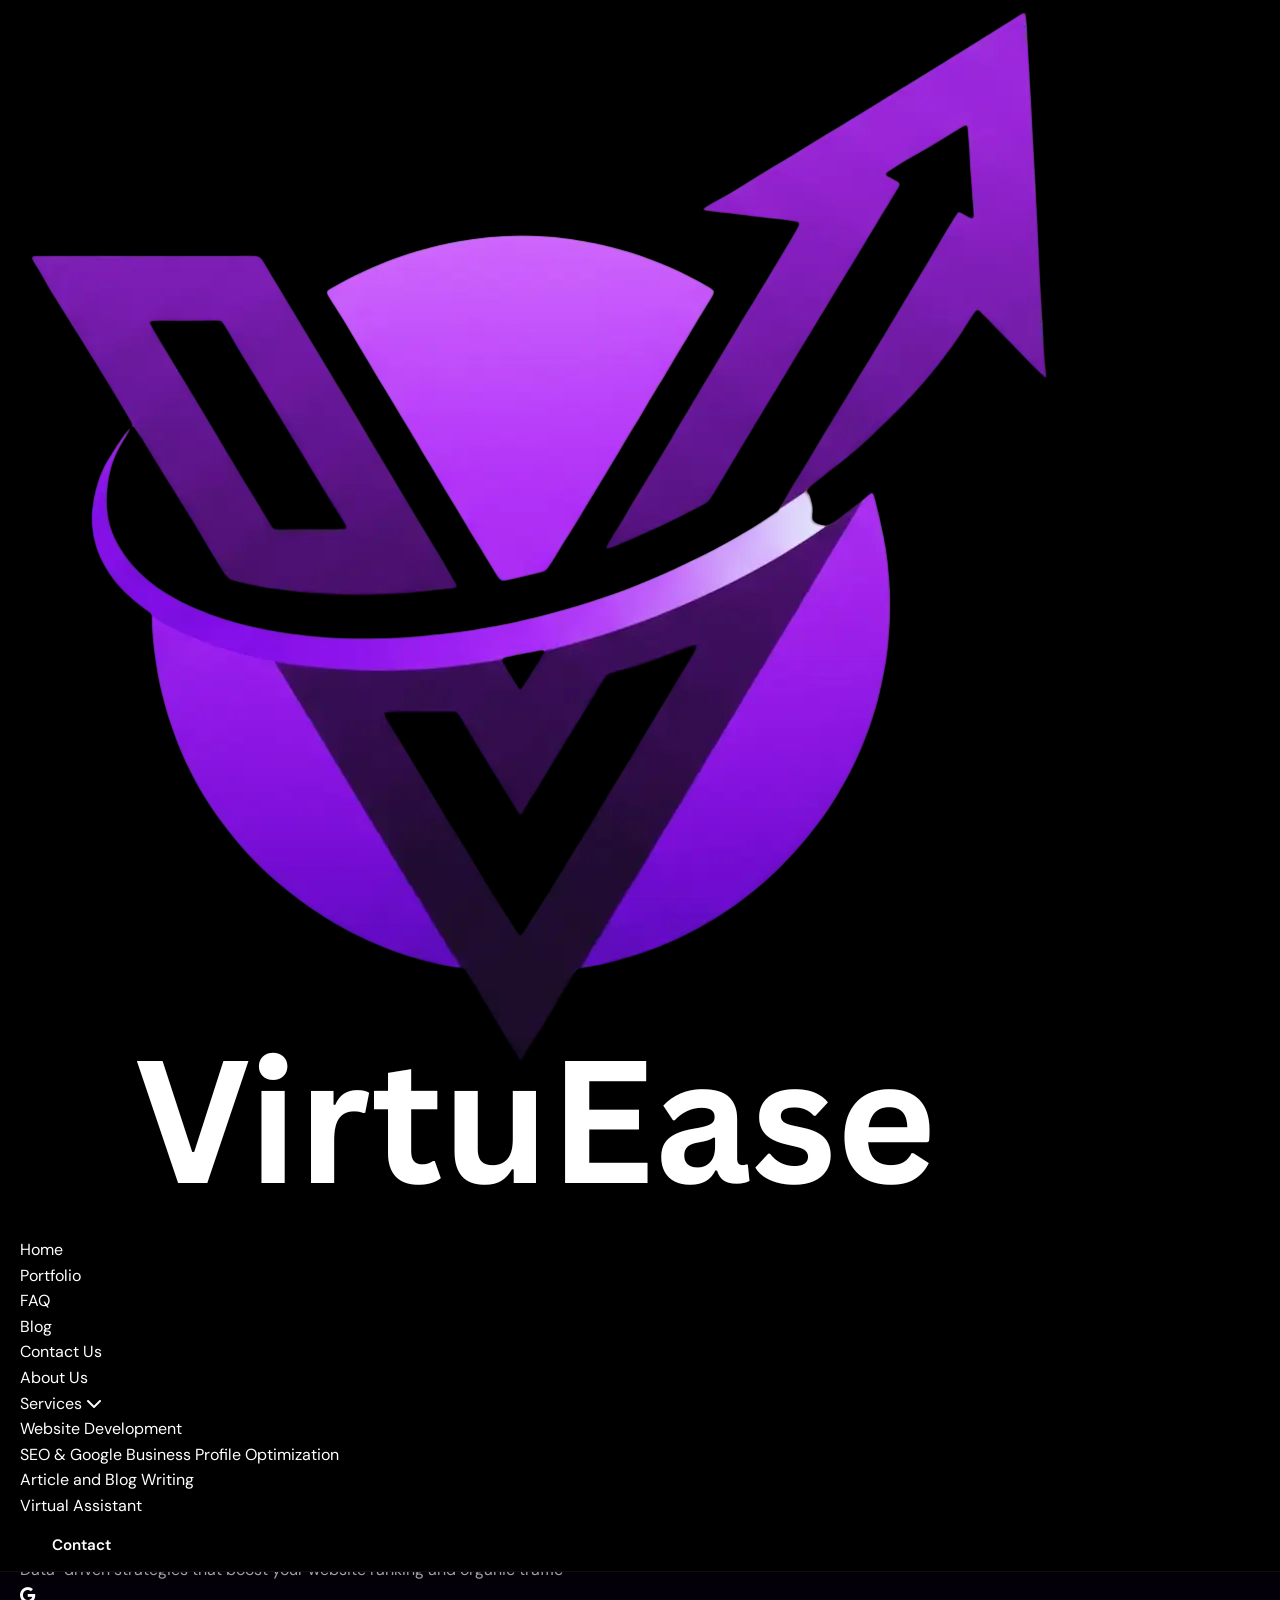
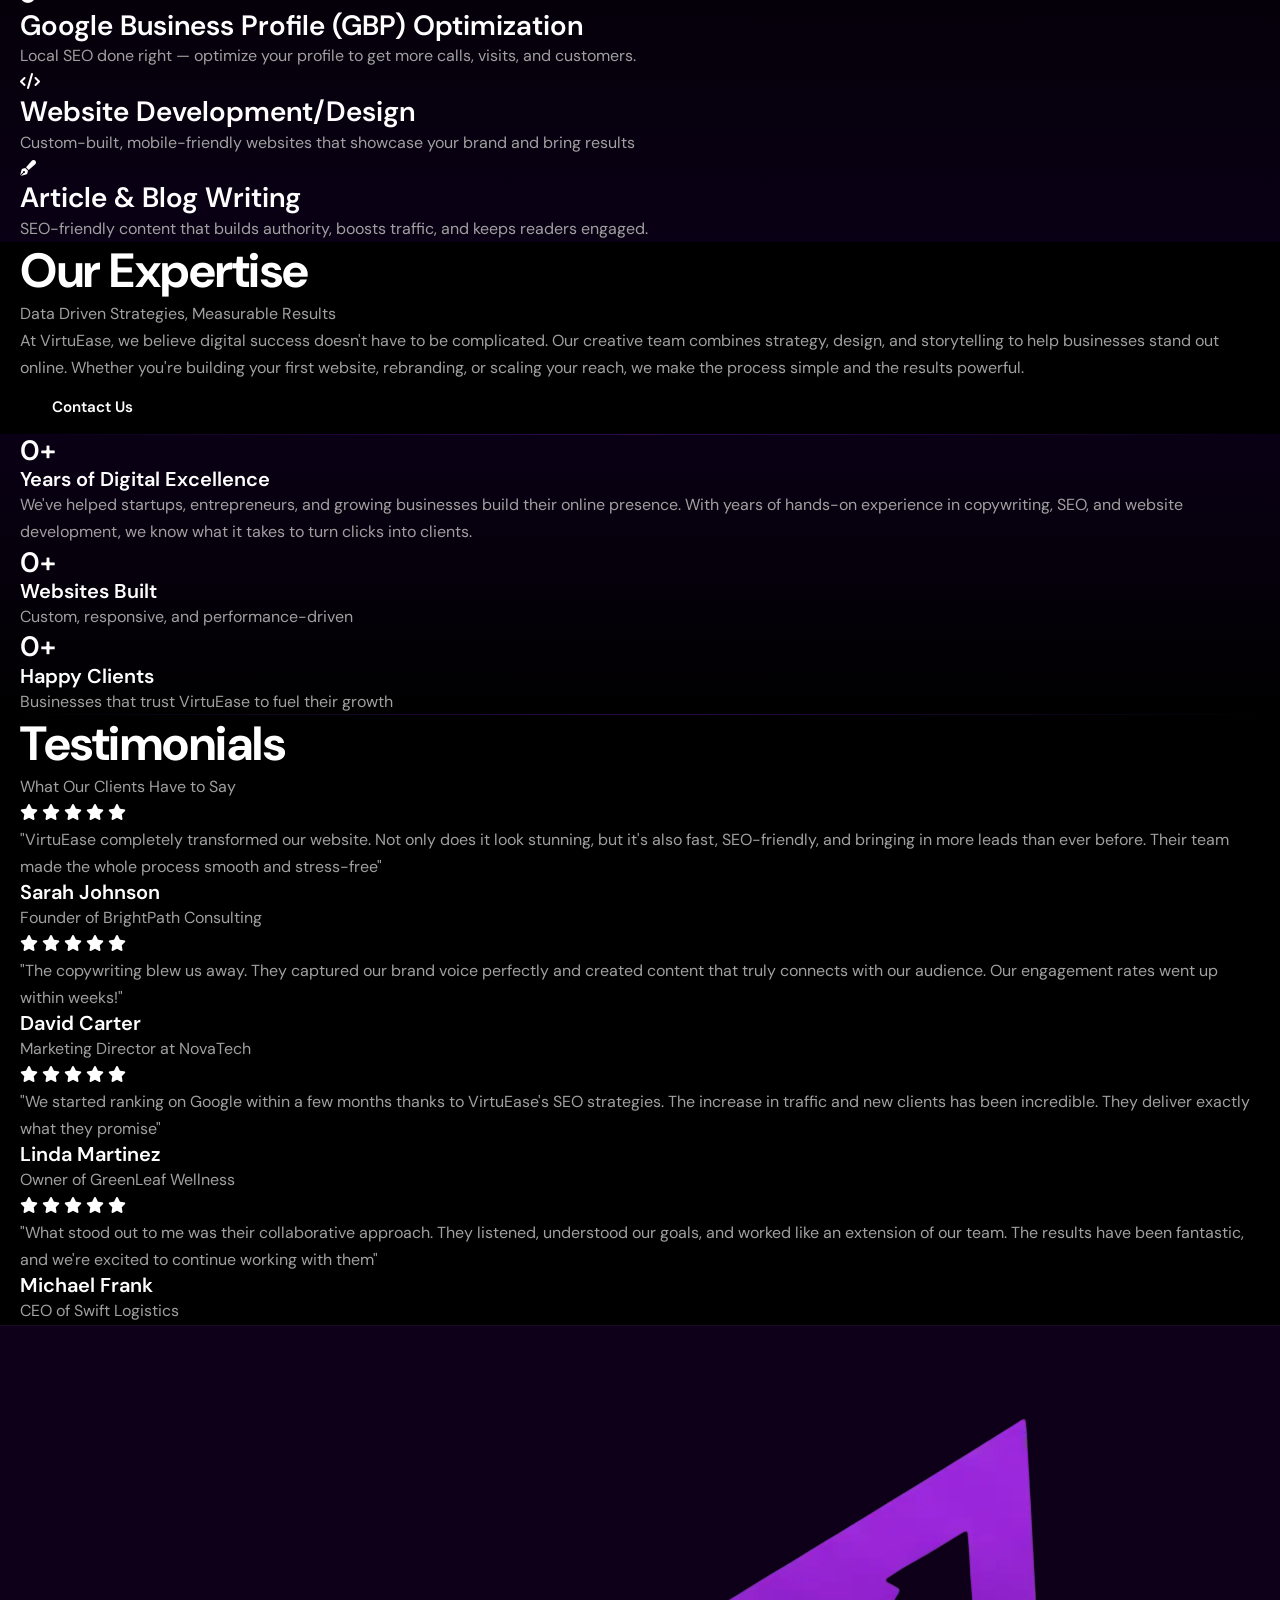
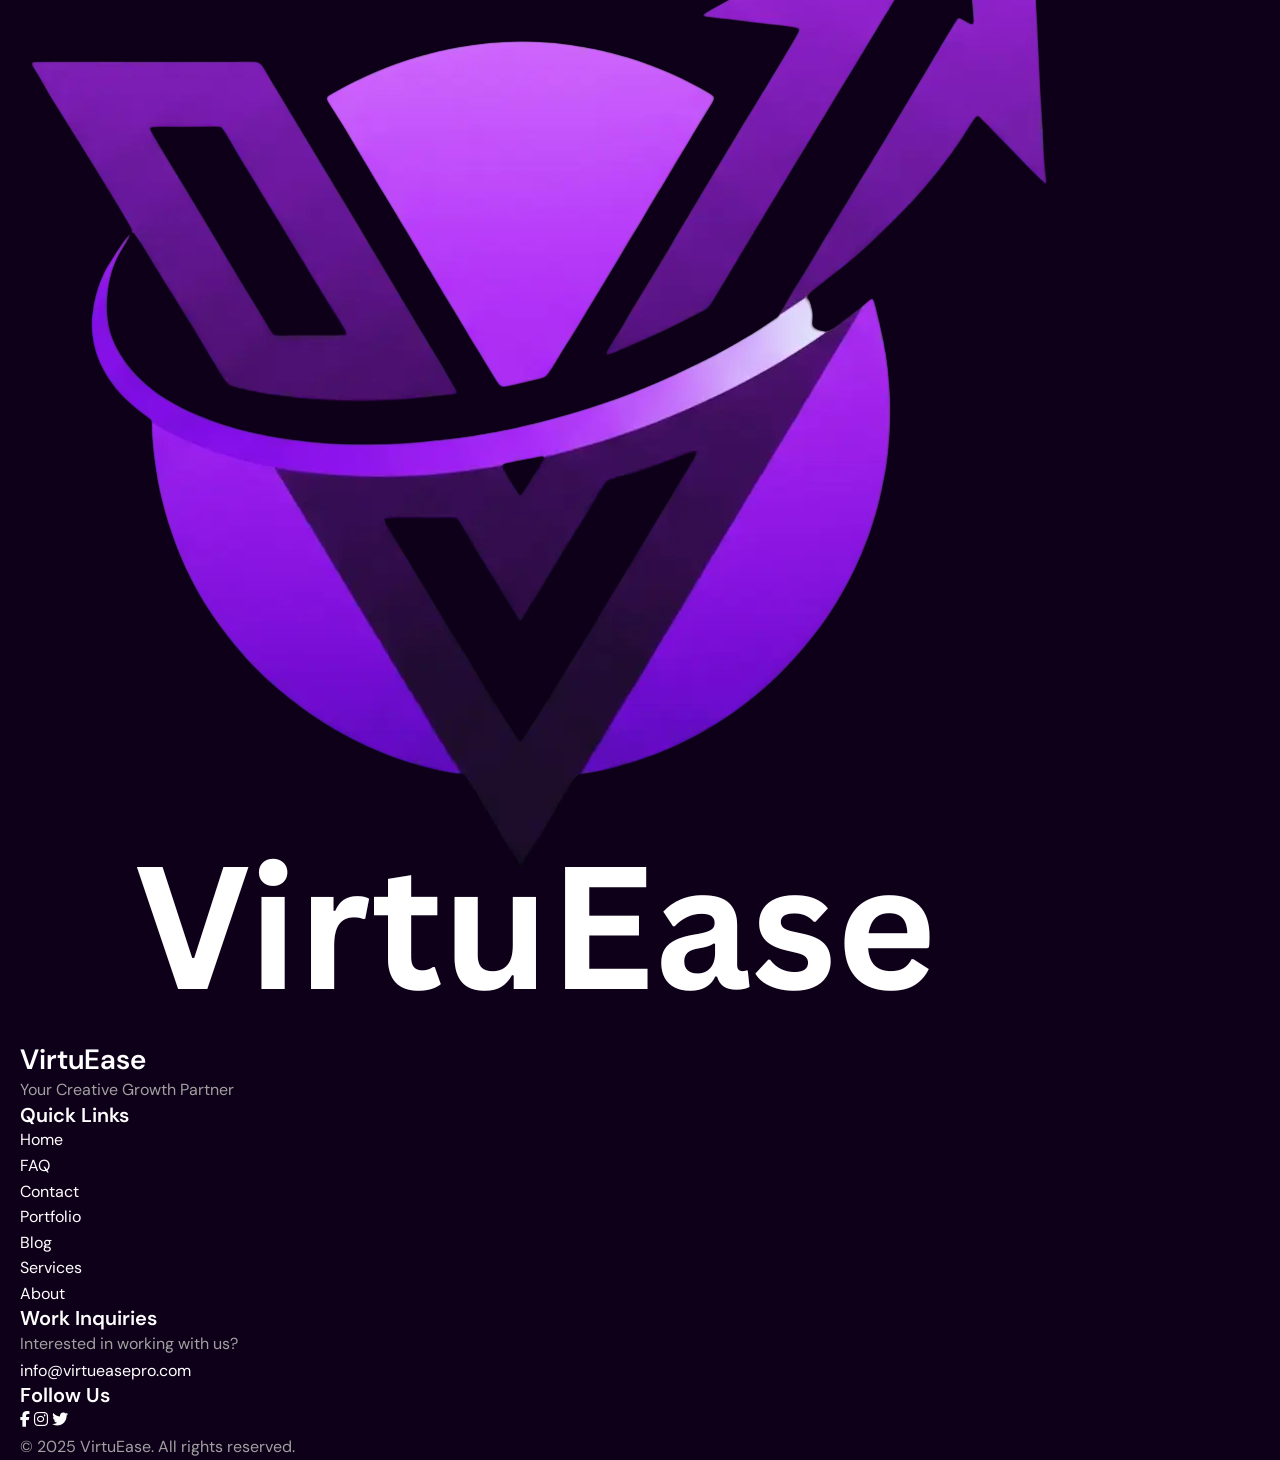
==== index.html @ c0fb3100 "Initial VirtuEase website - converted from WordPress" ====
<!DOCTYPE html>
<html lang="en">
<head>
    <meta charset="UTF-8">
    <meta name="viewport" content="width=device-width, initial-scale=1.0">
    <title>Creative Digital Growth Partner & SEO Agency | VirtuEase</title>
    <meta name="description" content="All-in-one digital marketing for local trades. We build lead-generating websites, manage SEO & Google Business Profile, and create content that gets you customers.">

    <link rel="icon" type="image/png" sizes="32x32" href="assets/images/favicon-32.png">
    <link rel="icon" type="image/png" sizes="192x192" href="assets/images/favicon-192.png">
    <link rel="apple-touch-icon" sizes="180x180" href="assets/images/favicon-180.png">

    <link rel="stylesheet" href="assets/css/style.css">
    <link rel="stylesheet" href="https://cdnjs.cloudflare.com/ajax/libs/font-awesome/6.5.1/css/all.min.css">

    <meta property="og:title" content="Creative Digital Growth Partner & SEO Agency | VirtuEase">
    <meta property="og:description" content="All-in-one digital marketing for local trades. We build lead-generating websites, manage SEO & Google Business Profile, and create content that gets you customers.">
    <meta property="og:type" content="website">
    <meta property="og:url" content="https://virtueasepro.com">
    <meta property="og:image" content="assets/images/logo.png">
</head>
<body>

    <header class="header">
        <div class="container">
            <a href="index.html" class="logo">
                <img src="assets/images/logo.png" alt="VirtuEase Logo">
            </a>

            <nav class="nav">
                <ul class="nav-list">
                    <li class="nav-item"><a href="index.html" class="nav-link active">Home</a></li>
                    <li class="nav-item"><a href="portfolio.html" class="nav-link">Portfolio</a></li>
                    <li class="nav-item"><a href="faq.html" class="nav-link">FAQ</a></li>
                    <li class="nav-item"><a href="blog.html" class="nav-link">Blog</a></li>
                    <li class="nav-item"><a href="contact.html" class="nav-link">Contact Us</a></li>
                    <li class="nav-item"><a href="about.html" class="nav-link">About Us</a></li>
                    <li class="nav-item has-dropdown">
                        <a href="#" class="nav-link">Services <i class="fas fa-chevron-down"></i></a>
                        <ul class="dropdown">
                            <li><a href="services.html#website-development">Website Development</a></li>
                            <li><a href="services.html#seo-gbp">SEO & Google Business Profile Optimization</a></li>
                            <li><a href="services.html#article-writing">Article and Blog Writing</a></li>
                            <li><a href="services.html#virtual-assistant">Virtual Assistant</a></li>
                        </ul>
                    </li>
                </ul>
            </nav>

            <a href="contact.html" class="btn btn-primary header-btn">Contact</a>

            <button class="mobile-toggle" aria-label="Toggle menu">
                <span class="hamburger"></span>
            </button>
        </div>
    </header>

    <main>

        <section class="hero">
            <div class="container">
                <div class="hero-content">
                    <h1 class="hero-title">
                        Get <span class="typing-text"></span>
                    </h1>
                    <p class="hero-subtitle">Grow Strong</p>
                    <p class="hero-description">At VirtuEase, we blend creativity, strategy, and technology to help brands shine online. From words that sell to websites that work, we make your digital presence effortlesss</p>
                    <div class="hero-buttons">
                        <a href="contact.html" class="btn btn-outline">Get Started</a>
                        <a href="portfolio.html" class="btn btn-primary">Our Projects</a>
                    </div>
                </div>
            </div>
        </section>

        <section class="why-choose-us">
            <div class="container">
                <div class="section-header">
                    <h2 class="section-title">Why Choose Us</h2>
                    <p class="section-subtitle">The VirtuEase Advantage</p>
                </div>
                <div class="cards-grid">
                    <div class="card">
                        <div class="card-icon"><i class="fas fa-bullseye"></i></div>
                        <h3 class="card-title">Result-Oriented</h3>
                        <p class="card-text">We don't believe in guesswork or vanity metrics. From SEO improvements to website performance, our focus is on strategies that bring tangible results.</p>
                    </div>
                    <div class="card">
                        <div class="card-icon"><i class="fas fa-handshake"></i></div>
                        <h3 class="card-title">Collaborative Approach</h3>
                        <p class="card-text">We see every project as a partnership. That means listening closely to your goals, understanding your brand's personality, and working with you every step of the way. Your vision + our expertise = success.</p>
                    </div>
                    <div class="card">
                        <div class="card-icon"><i class="fas fa-lightbulb"></i></div>
                        <h3 class="card-title">Creative + Technical</h3>
                        <p class="card-text">Some agencies lean creative. Others lean technical. At VirtuEase, we bring the best of both worlds. From compelling copy that speaks to your audience, to sleek websites optimized for speed and SEO — we strike the balance between innovation and performance.</p>
                    </div>
                    <div class="card">
                        <div class="card-icon"><i class="fas fa-dollar-sign"></i></div>
                        <h3 class="card-title">Cost-Effective Solutions</h3>
                        <p class="card-text">We know that growing businesses need big results without breaking the bank. That's why we offer tailored packages that maximize value, ensuring you get premium quality services at a price that fits your budget.</p>
                    </div>
                </div>
            </div>
        </section>

        <section class="services">
            <div class="container">
                <div class="section-header">
                    <h2 class="section-title">Our Services</h2>
                    <p class="section-subtitle">Your Success is our Mission</p>
                </div>
                <div class="cards-grid">
                    <div class="card service-card">
                        <div class="card-icon"><i class="fas fa-search"></i></div>
                        <h3 class="card-title">SEO & Website Ranking</h3>
                        <p class="card-text">Data-driven strategies that boost your website ranking and organic traffic</p>
                    </div>
                    <div class="card service-card">
                        <div class="card-icon"><i class="fab fa-google"></i></div>
                        <h3 class="card-title">Google Business Profile (GBP) Optimization</h3>
                        <p class="card-text">Local SEO done right — optimize your profile to get more calls, visits, and customers.</p>
                    </div>
                    <div class="card service-card">
                        <div class="card-icon"><i class="fas fa-code"></i></div>
                        <h3 class="card-title">Website Development/Design</h3>
                        <p class="card-text">Custom-built, mobile-friendly websites that showcase your brand and bring results</p>
                    </div>
                    <div class="card service-card">
                        <div class="card-icon"><i class="fas fa-pen-fancy"></i></div>
                        <h3 class="card-title">Article & Blog Writing</h3>
                        <p class="card-text">SEO-friendly content that builds authority, boosts traffic, and keeps readers engaged.</p>
                    </div>
                </div>
            </div>
        </section>

        <section class="expertise">
            <div class="container">
                <div class="section-header">
                    <h2 class="section-title">Our Expertise</h2>
                    <p class="section-subtitle">Data Driven Strategies, Measurable Results</p>
                </div>
                <div class="expertise-content">
                    <p class="expertise-text">At VirtuEase, we believe digital success doesn't have to be complicated. Our creative team combines strategy, design, and storytelling to help businesses stand out online. Whether you're building your first website, rebranding, or scaling your reach, we make the process simple and the results powerful.</p>
                    <a href="contact.html" class="btn btn-primary">Contact Us</a>
                </div>
            </div>
        </section>

        <section class="stats">
            <div class="container">
                <div class="stats-grid">
                    <div class="stat-item">
                        <h3 class="stat-number">0+</h3>
                        <h4 class="stat-title">Years of Digital Excellence</h4>
                        <p class="stat-text">We've helped startups, entrepreneurs, and growing businesses build their online presence. With years of hands-on experience in copywriting, SEO, and website development, we know what it takes to turn clicks into clients.</p>
                    </div>
                    <div class="stat-item">
                        <h3 class="stat-number">0+</h3>
                        <h4 class="stat-title">Websites Built</h4>
                        <p class="stat-text">Custom, responsive, and performance-driven</p>
                    </div>
                    <div class="stat-item">
                        <h3 class="stat-number">0+</h3>
                        <h4 class="stat-title">Happy Clients</h4>
                        <p class="stat-text">Businesses that trust VirtuEase to fuel their growth</p>
                    </div>
                </div>
            </div>
        </section>

        <section class="testimonials">
            <div class="container">
                <div class="section-header">
                    <h2 class="section-title">Testimonials</h2>
                    <p class="section-subtitle">What Our Clients Have to Say</p>
                </div>
                <div class="cards-grid">
                    <div class="card testimonial-card">
                        <div class="stars">
                            <i class="fas fa-star"></i>
                            <i class="fas fa-star"></i>
                            <i class="fas fa-star"></i>
                            <i class="fas fa-star"></i>
                            <i class="fas fa-star"></i>
                        </div>
                        <p class="card-text">"VirtuEase completely transformed our website. Not only does it look stunning, but it's also fast, SEO-friendly, and bringing in more leads than ever before. Their team made the whole process smooth and stress-free"</p>
                        <div class="testimonial-author">
                            <h4 class="author-name">Sarah Johnson</h4>
                            <p class="author-role">Founder of BrightPath Consulting</p>
                        </div>
                    </div>
                    <div class="card testimonial-card">
                        <div class="stars">
                            <i class="fas fa-star"></i>
                            <i class="fas fa-star"></i>
                            <i class="fas fa-star"></i>
                            <i class="fas fa-star"></i>
                            <i class="fas fa-star"></i>
                        </div>
                        <p class="card-text">"The copywriting blew us away. They captured our brand voice perfectly and created content that truly connects with our audience. Our engagement rates went up within weeks!"</p>
                        <div class="testimonial-author">
                            <h4 class="author-name">David Carter</h4>
                            <p class="author-role">Marketing Director at NovaTech</p>
                        </div>
                    </div>
                    <div class="card testimonial-card">
                        <div class="stars">
                            <i class="fas fa-star"></i>
                            <i class="fas fa-star"></i>
                            <i class="fas fa-star"></i>
                            <i class="fas fa-star"></i>
                            <i class="fas fa-star"></i>
                        </div>
                        <p class="card-text">"We started ranking on Google within a few months thanks to VirtuEase's SEO strategies. The increase in traffic and new clients has been incredible. They deliver exactly what they promise"</p>
                        <div class="testimonial-author">
                            <h4 class="author-name">Linda Martinez</h4>
                            <p class="author-role">Owner of GreenLeaf Wellness</p>
                        </div>
                    </div>
                    <div class="card testimonial-card">
                        <div class="stars">
                            <i class="fas fa-star"></i>
                            <i class="fas fa-star"></i>
                            <i class="fas fa-star"></i>
                            <i class="fas fa-star"></i>
                            <i class="fas fa-star"></i>
                        </div>
                        <p class="card-text">"What stood out to me was their collaborative approach. They listened, understood our goals, and worked like an extension of our team. The results have been fantastic, and we're excited to continue working with them"</p>
                        <div class="testimonial-author">
                            <h4 class="author-name">Michael Frank</h4>
                            <p class="author-role">CEO of Swift Logistics</p>
                        </div>
                    </div>
                </div>
            </div>
        </section>

    </main>

    <footer class="footer">
        <div class="container">
            <div class="footer-grid">
                <div class="footer-brand">
                    <img src="assets/images/logo.png" alt="VirtuEase Logo" class="footer-logo">
                    <h3 class="footer-title">VirtuEase</h3>
                    <p class="footer-tagline">Your Creative Growth Partner</p>
                </div>
                <div class="footer-links">
                    <h4>Quick Links</h4>
                    <ul>
                        <li><a href="index.html">Home</a></li>
                        <li><a href="faq.html">FAQ</a></li>
                        <li><a href="contact.html">Contact</a></li>
                        <li><a href="portfolio.html">Portfolio</a></li>
                        <li><a href="blog.html">Blog</a></li>
                        <li><a href="services.html">Services</a></li>
                        <li><a href="about.html">About</a></li>
                    </ul>
                </div>
                <div class="footer-contact">
                    <h4>Work Inquiries</h4>
                    <p>Interested in working with us?</p>
                    <a href="mailto:info@virtueasepro.com" class="footer-email">info@virtueasepro.com</a>
                </div>
                <div class="footer-social">
                    <h4>Follow Us</h4>
                    <div class="social-links">
                        <a href="https://www.facebook.com/share/176NPPnCwD/?mibextid=wwXIfr" target="_blank" rel="noopener noreferrer"><i class="fab fa-facebook-f"></i></a>
                        <a href="https://www.facebook.com/share/176NPPnCwD/?mibextid=wwXIfr" target="_blank" rel="noopener noreferrer"><i class="fab fa-instagram"></i></a>
                        <a href="https://www.facebook.com/share/176NPPnCwD/?mibextid=wwXIfr" target="_blank" rel="noopener noreferrer"><i class="fab fa-twitter"></i></a>
                    </div>
                </div>
            </div>
            <div class="footer-bottom">
                <p>&copy; 2025 VirtuEase. All rights reserved.</p>
            </div>
        </div>
    </footer>

    <script src="assets/js/main.js"></script>
</body>
</html>
---- assets/css/style.css ----
@import url('https://fonts.googleapis.com/css2?family=DM+Sans:ital,opsz,wght@0,9..40,100..1000;1,9..40,100..1000&display=swap');

/* ============================================
   CSS RESET & BASE STYLES
   ============================================ */

*, *::before, *::after {
  margin: 0;
  padding: 0;
  box-sizing: border-box;
}

html {
  scroll-behavior: smooth;
  font-size: 16px;
  -webkit-font-smoothing: antialiased;
  -moz-osx-font-smoothing: grayscale;
}

body {
  font-family: 'DM Sans', sans-serif;
  font-weight: 400;
  line-height: 1.6;
  color: #ffffff;
  background-color: #000000;
  overflow-x: hidden;
}

ul, ol {
  list-style: none;
}

a {
  text-decoration: none;
  color: inherit;
  transition: color 0.3s ease;
}

img {
  max-width: 100%;
  height: auto;
  display: block;
}

button {
  font-family: inherit;
  cursor: pointer;
  border: none;
  outline: none;
}

input, textarea {
  font-family: inherit;
  outline: none;
  border: none;
}

/* ============================================
   CSS CUSTOM PROPERTIES
   ============================================ */

:root {
  --primary: #8224e3;
  --primary-hover: #9344e2;
  --bg-body: #000000;
  --bg-footer: #0e0019;
  --bg-header: #000000;
  --bg-card: linear-gradient(180deg, #390D61 0%, #000000 100%);
  --text-white: #ffffff;
  --text-gray: #a0a0a0;
  --text-light-gray: #c0c0c0;
  --border-radius: 8px;
  --container-max: 1344px;
  --container-padding: 20px;
  --transition: all 0.3s ease;
}

/* ============================================
   TYPOGRAPHY
   ============================================ */

h1, h2, h3, h4, h5, h6 {
  font-weight: 700;
  line-height: 1.2;
  color: var(--text-white);
}

h1 {
  font-size: clamp(2.5rem, 6vw, 4.5rem);
  font-weight: 700;
  letter-spacing: -0.02em;
}

h2 {
  font-size: clamp(2rem, 4vw, 3rem);
  font-weight: 700;
  letter-spacing: -0.01em;
}

h3 {
  font-size: clamp(1.3rem, 2.5vw, 1.75rem);
  font-weight: 600;
}

h4 {
  font-size: 1.25rem;
  font-weight: 600;
}

h5 {
  font-size: 1.1rem;
  font-weight: 600;
}

h6 {
  font-size: 1rem;
  font-weight: 600;
}

p {
  font-size: 1rem;
  color: var(--text-gray);
  line-height: 1.7;
}

a:hover {
  color: var(--primary-hover);
}

/* ============================================
   CONTAINER & LAYOUT UTILITIES
   ============================================ */

.container {
  width: 100%;
  max-width: var(--container-max);
  margin: 0 auto;
  padding: 0 var(--container-padding);
}

.section {
  padding: 100px 0;
}

.section--sm {
  padding: 60px 0;
}

.section__title {
  text-align: center;
  margin-bottom: 60px;
}

.section__title h2 {
  margin-bottom: 15px;
}

.section__title p {
  max-width: 600px;
  margin: 0 auto;
  font-size: 1.05rem;
}

/* ============================================
   HEADER
   ============================================ */

.header {
  position: fixed;
  top: 0;
  left: 0;
  width: 100%;
  z-index: 1000;
  background-color: var(--bg-header);
  transition: var(--transition);
  border-bottom: 1px solid rgba(255, 255, 255, 0.06);
}

.header__inner {
  display: flex;
  align-items: center;
  justify-content: space-between;
  height: 80px;
}

.header__logo a {
  display: flex;
  align-items: center;
  gap: 8px;
  font-size: 1.5rem;
  font-weight: 700;
  color: var(--text-white);
}

.header__logo span {
  color: var(--primary);
}

.header__nav {
  display: flex;
  align-items: center;
  gap: 40px;
}

.header__nav-links {
  display: flex;
  align-items: center;
  gap: 32px;
}

.header__nav-links a {
  font-size: 0.95rem;
  font-weight: 500;
  color: var(--text-light-gray);
  transition: var(--transition);
  position: relative;
}

.header__nav-links a:hover,
.header__nav-links a.active {
  color: var(--text-white);
}

.header__nav-links a::after {
  content: '';
  position: absolute;
  bottom: -4px;
  left: 0;
  width: 0;
  height: 2px;
  background-color: var(--primary);
  transition: width 0.3s ease;
}

.header__nav-links a:hover::after {
  width: 100%;
}

.header__cta .btn {
  padding: 10px 28px;
}

/* Hamburger Menu */
.header__hamburger {
  display: none;
  flex-direction: column;
  gap: 5px;
  background: none;
  padding: 5px;
  z-index: 1001;
}

.header__hamburger span {
  width: 26px;
  height: 2px;
  background-color: var(--text-white);
  transition: var(--transition);
  border-radius: 2px;
}

.header__hamburger.active span:nth-child(1) {
  transform: translateY(7px) rotate(45deg);
}

.header__hamburger.active span:nth-child(2) {
  opacity: 0;
}

.header__hamburger.active span:nth-child(3) {
  transform: translateY(-7px) rotate(-45deg);
}

/* Mobile Navigation */
.header__mobile-nav {
  display: none;
  position: fixed;
  top: 0;
  left: 0;
  width: 100%;
  height: 100vh;
  background-color: rgba(0, 0, 0, 0.97);
  z-index: 999;
  flex-direction: column;
  align-items: center;
  justify-content: center;
  gap: 30px;
}

.header__mobile-nav.active {
  display: flex;
}

.header__mobile-nav a {
  font-size: 1.3rem;
  font-weight: 500;
  color: var(--text-light-gray);
  transition: var(--transition);
}

.header__mobile-nav a:hover {
  color: var(--primary);
}

/* ============================================
   BUTTONS
   ============================================ */

.btn {
  display: inline-flex;
  align-items: center;
  justify-content: center;
  gap: 8px;
  padding: 14px 32px;
  border-radius: var(--border-radius);
  font-size: 0.95rem;
  font-weight: 600;
  transition: var(--transition);
  cursor: pointer;
  white-space: nowrap;
}

.btn--primary {
  background-color: var(--primary);
  color: var(--text-white);
  border: 2px solid var(--primary);
}

.btn--primary:hover {
  background-color: var(--primary-hover);
  border-color: var(--primary-hover);
  color: var(--text-white);
  transform: translateY(-2px);
  box-shadow: 0 8px 30px rgba(130, 36, 227, 0.35);
}

.btn--outline {
  background-color: transparent;
  color: var(--text-white);
  border: 2px solid rgba(255, 255, 255, 0.3);
}

.btn--outline:hover {
  background-color: var(--text-white);
  color: #000000;
  border-color: var(--text-white);
  transform: translateY(-2px);
}

.btn--sm {
  padding: 10px 24px;
  font-size: 0.85rem;
}

.btn--lg {
  padding: 18px 40px;
  font-size: 1.05rem;
}

/* ============================================
   HERO SECTION
   ============================================ */

.hero {
  position: relative;
  min-height: 100vh;
  display: flex;
  align-items: center;
  justify-content: center;
  text-align: center;
  background: linear-gradient(180deg, #000000 0%, #0a001a 40%, #120020 70%, #000000 100%);
  overflow: hidden;
  padding-top: 80px;
}

.hero::before {
  content: '';
  position: absolute;
  top: 50%;
  left: 50%;
  transform: translate(-50%, -50%);
  width: 800px;
  height: 800px;
  background: radial-gradient(circle, rgba(130, 36, 227, 0.12) 0%, transparent 70%);
  pointer-events: none;
}

.hero::after {
  content: '';
  position: absolute;
  top: 20%;
  right: 10%;
  width: 400px;
  height: 400px;
  background: radial-gradient(circle, rgba(130, 36, 227, 0.08) 0%, transparent 70%);
  pointer-events: none;
}

.hero__content {
  position: relative;
  z-index: 1;
  max-width: 900px;
  padding: 0 var(--container-padding);
}

.hero__subtitle {
  display: inline-block;
  padding: 8px 20px;
  border: 1px solid rgba(130, 36, 227, 0.4);
  border-radius: 50px;
  font-size: 0.85rem;
  font-weight: 500;
  color: var(--primary-hover);
  margin-bottom: 30px;
  background: rgba(130, 36, 227, 0.08);
  letter-spacing: 0.5px;
}

.hero__title {
  margin-bottom: 25px;
}

.hero__title .highlight {
  color: var(--primary);
}

/* Typing Animation */
.hero__typing-wrapper {
  display: inline-block;
  min-width: 280px;
}

.hero__typing-text {
  color: var(--primary);
  border-right: 3px solid var(--primary);
  padding-right: 5px;
  animation: blink-caret 0.8s step-end infinite;
}

@keyframes blink-caret {
  from, to { border-color: transparent; }
  50% { border-color: var(--primary); }
}

.hero__desc {
  font-size: 1.15rem;
  color: var(--text-gray);
  max-width: 620px;
  margin: 0 auto 40px;
  line-height: 1.8;
}

.hero__actions {
  display: flex;
  align-items: center;
  justify-content: center;
  gap: 20px;
  flex-wrap: wrap;
}

.hero__scroll {
  position: absolute;
  bottom: 40px;
  left: 50%;
  transform: translateX(-50%);
  display: flex;
  flex-direction: column;
  align-items: center;
  gap: 8px;
  color: var(--text-gray);
  font-size: 0.8rem;
  animation: bounce 2s infinite;
}

.hero__scroll-line {
  width: 1px;
  height: 40px;
  background: linear-gradient(180deg, var(--primary), transparent);
}

@keyframes bounce {
  0%, 20%, 50%, 80%, 100% { transform: translateX(-50%) translateY(0); }
  40% { transform: translateX(-50%) translateY(-10px); }
  60% { transform: translateX(-50%) translateY(-5px); }
}

/* ============================================
   WHY CHOOSE US SECTION
   ============================================ */

.why-choose {
  background-color: var(--bg-body);
  position: relative;
}

.why-choose__grid {
  display: grid;
  grid-template-columns: repeat(4, 1fr);
  gap: 30px;
}

.why-choose__card {
  background: var(--bg-card);
  border: 1px solid rgba(255, 255, 255, 0.06);
  border-radius: var(--border-radius);
  padding: 40px 30px;
  text-align: center;
  transition: var(--transition);
  position: relative;
  overflow: hidden;
}

.why-choose__card::before {
  content: '';
  position: absolute;
  top: 0;
  left: 0;
  width: 100%;
  height: 3px;
  background: linear-gradient(90deg, transparent, var(--primary), transparent);
  opacity: 0;
  transition: var(--transition);
}

.why-choose__card:hover {
  transform: translateY(-8px);
  border-color: rgba(130, 36, 227, 0.3);
  box-shadow: 0 20px 60px rgba(130, 36, 227, 0.15);
}

.why-choose__card:hover::before {
  opacity: 1;
}

.why-choose__icon {
  width: 70px;
  height: 70px;
  margin: 0 auto 25px;
  background: rgba(130, 36, 227, 0.12);
  border-radius: 50%;
  display: flex;
  align-items: center;
  justify-content: center;
  transition: var(--transition);
}

.why-choose__icon svg {
  width: 32px;
  height: 32px;
  stroke: var(--primary);
  fill: none;
  stroke-width: 1.8;
  stroke-linecap: round;
  stroke-linejoin: round;
}

.why-choose__card:hover .why-choose__icon {
  background: var(--primary);
}

.why-choose__card:hover .why-choose__icon svg {
  stroke: var(--text-white);
}

.why-choose__card h4 {
  margin-bottom: 12px;
  font-size: 1.15rem;
}

.why-choose__card p {
  font-size: 0.9rem;
  color: var(--text-gray);
  line-height: 1.6;
}

/* ============================================
   SERVICES SECTION
   ============================================ */

.services {
  background: linear-gradient(180deg, #000000 0%, #0a0015 100%);
}

.services__grid {
  display: grid;
  grid-template-columns: repeat(4, 1fr);
  gap: 30px;
}

.services__card {
  background: var(--bg-card);
  border: 1px solid rgba(255, 255, 255, 0.06);
  border-radius: var(--border-radius);
  padding: 40px 28px;
  transition: var(--transition);
  position: relative;
  overflow: hidden;
}

.services__card::after {
  content: '';
  position: absolute;
  bottom: 0;
  left: 0;
  width: 100%;
  height: 0;
  background: linear-gradient(180deg, transparent, rgba(130, 36, 227, 0.08));
  transition: height 0.4s ease;
}

.services__card:hover {
  transform: translateY(-8px);
  border-color: rgba(130, 36, 227, 0.3);
  box-shadow: 0 20px 60px rgba(130, 36, 227, 0.15);
}

.services__card:hover::after {
  height: 100%;
}

.services__number {
  font-size: 3rem;
  font-weight: 700;
  color: rgba(130, 36, 227, 0.15);
  line-height: 1;
  margin-bottom: 20px;
  position: relative;
  z-index: 1;
}

.services__card h4 {
  margin-bottom: 12px;
  font-size: 1.15rem;
  position: relative;
  z-index: 1;
}

.services__card p {
  font-size: 0.9rem;
  color: var(--text-gray);
  line-height: 1.6;
  position: relative;
  z-index: 1;
}

.services__card-link {
  display: inline-flex;
  align-items: center;
  gap: 6px;
  margin-top: 20px;
  color: var(--primary);
  font-size: 0.9rem;
  font-weight: 500;
  position: relative;
  z-index: 1;
  transition: var(--transition);
}

.services__card-link svg {
  width: 16px;
  height: 16px;
  transition: transform 0.3s ease;
}

.services__card-link:hover {
  color: var(--primary-hover);
}

.services__card-link:hover svg {
  transform: translateX(4px);
}

/* ============================================
   EXPERTISE SECTION
   ============================================ */

.expertise {
  background-color: var(--bg-body);
  overflow: hidden;
}

.expertise__inner {
  display: grid;
  grid-template-columns: 1fr 1fr;
  gap: 80px;
  align-items: center;
}

.expertise__content {
  max-width: 540px;
}

.expertise__badge {
  display: inline-block;
  padding: 6px 16px;
  border: 1px solid rgba(130, 36, 227, 0.3);
  border-radius: 50px;
  font-size: 0.8rem;
  font-weight: 500;
  color: var(--primary-hover);
  margin-bottom: 20px;
  background: rgba(130, 36, 227, 0.06);
}

.expertise__content h2 {
  margin-bottom: 20px;
}

.expertise__content h2 span {
  color: var(--primary);
}

.expertise__content p {
  margin-bottom: 20px;
  font-size: 1.02rem;
}

.expertise__features {
  display: grid;
  grid-template-columns: 1fr 1fr;
  gap: 16px;
  margin-top: 30px;
}

.expertise__feature {
  display: flex;
  align-items: center;
  gap: 12px;
  font-size: 0.95rem;
  font-weight: 500;
  color: var(--text-white);
}

.expertise__feature-icon {
  width: 24px;
  height: 24px;
  background: var(--primary);
  border-radius: 50%;
  display: flex;
  align-items: center;
  justify-content: center;
  flex-shrink: 0;
}

.expertise__feature-icon svg {
  width: 14px;
  height: 14px;
  stroke: var(--text-white);
  fill: none;
  stroke-width: 2.5;
}

.expertise__visual {
  position: relative;
  display: flex;
  align-items: center;
  justify-content: center;
}

.expertise__image-wrapper {
  position: relative;
  width: 100%;
  max-width: 500px;
  aspect-ratio: 1 / 1;
  border-radius: 20px;
  overflow: hidden;
  background: linear-gradient(135deg, #390D61 0%, #1a0030 100%);
  border: 1px solid rgba(130, 36, 227, 0.2);
}

.expertise__image-wrapper img {
  width: 100%;
  height: 100%;
  object-fit: cover;
}

.expertise__floating-card {
  position: absolute;
  bottom: -20px;
  left: -30px;
  background: rgba(14, 0, 25, 0.9);
  backdrop-filter: blur(10px);
  border: 1px solid rgba(130, 36, 227, 0.3);
  border-radius: var(--border-radius);
  padding: 20px 24px;
  display: flex;
  align-items: center;
  gap: 15px;
}

.expertise__floating-icon {
  width: 48px;
  height: 48px;
  background: rgba(130, 36, 227, 0.15);
  border-radius: 50%;
  display: flex;
  align-items: center;
  justify-content: center;
}

.expertise__floating-icon svg {
  width: 24px;
  height: 24px;
  stroke: var(--primary);
  fill: none;
  stroke-width: 1.8;
}

.expertise__floating-text strong {
  display: block;
  font-size: 1.3rem;
  color: var(--text-white);
}

.expertise__floating-text span {
  font-size: 0.8rem;
  color: var(--text-gray);
}

/* ============================================
   STATS SECTION
   ============================================ */

.stats {
  background: linear-gradient(180deg, #0a0015 0%, #000000 100%);
  position: relative;
}

.stats::before {
  content: '';
  position: absolute;
  top: 0;
  left: 0;
  width: 100%;
  height: 1px;
  background: linear-gradient(90deg, transparent, rgba(130, 36, 227, 0.3), transparent);
}

.stats::after {
  content: '';
  position: absolute;
  bottom: 0;
  left: 0;
  width: 100%;
  height: 1px;
  background: linear-gradient(90deg, transparent, rgba(130, 36, 227, 0.3), transparent);
}

.stats__grid {
  display: grid;
  grid-template-columns: repeat(3, 1fr);
  gap: 40px;
  text-align: center;
}

.stats__item {
  padding: 20px;
}

.stats__number {
  font-size: clamp(2.5rem, 5vw, 3.5rem);
  font-weight: 700;
  color: var(--primary);
  line-height: 1;
  margin-bottom: 12px;
}

.stats__number span {
  color: var(--primary);
}

.stats__label {
  font-size: 1rem;
  color: var(--text-gray);
  font-weight: 500;
}

.stats__divider {
  width: 1px;
  background: rgba(255, 255, 255, 0.08);
  margin: 10px 0;
}

/* ============================================
   TESTIMONIALS SECTION
   ============================================ */

.testimonials {
  background-color: var(--bg-body);
  overflow: hidden;
}

.testimonials__slider {
  position: relative;
  overflow: hidden;
}

.testimonials__track {
  display: flex;
  transition: transform 0.5s ease;
}

.testimonials__slide {
  min-width: 100%;
  padding: 0 60px;
}

.testimonials__card {
  background: var(--bg-card);
  border: 1px solid rgba(255, 255, 255, 0.06);
  border-radius: var(--border-radius);
  padding: 50px;
  text-align: center;
  max-width: 800px;
  margin: 0 auto;
}

.testimonials__stars {
  display: flex;
  justify-content: center;
  gap: 6px;
  margin-bottom: 25px;
}

.testimonials__stars svg {
  width: 20px;
  height: 20px;
  fill: #f5a623;
  stroke: none;
}

.testimonials__quote {
  font-size: 1.2rem;
  line-height: 1.8;
  color: var(--text-light-gray);
  margin-bottom: 30px;
  font-style: italic;
  position: relative;
}

.testimonials__quote::before {
  content: '\201C';
  font-size: 4rem;
  color: var(--primary);
  opacity: 0.3;
  position: absolute;
  top: -30px;
  left: -10px;
  font-family: Georgia, serif;
  line-height: 1;
}

.testimonials__author {
  display: flex;
  align-items: center;
  justify-content: center;
  gap: 16px;
}

.testimonials__avatar {
  width: 56px;
  height: 56px;
  border-radius: 50%;
  background: linear-gradient(135deg, var(--primary), #5a1a99);
  display: flex;
  align-items: center;
  justify-content: center;
  font-size: 1.2rem;
  font-weight: 700;
  color: var(--text-white);
  flex-shrink: 0;
}

.testimonials__author-info {
  text-align: left;
}

.testimonials__author-name {
  font-size: 1.05rem;
  font-weight: 600;
  color: var(--text-white);
  margin-bottom: 2px;
}

.testimonials__author-role {
  font-size: 0.85rem;
  color: var(--text-gray);
}

/* Slider Controls */
.testimonials__controls {
  display: flex;
  align-items: center;
  justify-content: center;
  gap: 20px;
  margin-top: 40px;
}

.testimonials__btn {
  width: 48px;
  height: 48px;
  border-radius: 50%;
  border: 1px solid rgba(255, 255, 255, 0.15);
  background: transparent;
  color: var(--text-white);
  display: flex;
  align-items: center;
  justify-content: center;
  transition: var(--transition);
}

.testimonials__btn:hover {
  background: var(--primary);
  border-color: var(--primary);
}

.testimonials__btn svg {
  width: 18px;
  height: 18px;
  stroke: currentColor;
  fill: none;
  stroke-width: 2;
}

.testimonials__dots {
  display: flex;
  gap: 10px;
}

.testimonials__dot {
  width: 10px;
  height: 10px;
  border-radius: 50%;
  background: rgba(255, 255, 255, 0.15);
  border: none;
  cursor: pointer;
  transition: var(--transition);
}

.testimonials__dot.active {
  background: var(--primary);
  width: 28px;
  border-radius: 10px;
}

/* ============================================
   CTA SECTION
   ============================================ */

.cta {
  background: linear-gradient(180deg, #000000 0%, #0e0019 100%);
  position: relative;
  overflow: hidden;
}

.cta::before {
  content: '';
  position: absolute;
  top: 50%;
  left: 50%;
  transform: translate(-50%, -50%);
  width: 600px;
  height: 600px;
  background: radial-gradient(circle, rgba(130, 36, 227, 0.1) 0%, transparent 70%);
  pointer-events: none;
}

.cta__inner {
  text-align: center;
  position: relative;
  z-index: 1;
}

.cta__inner h2 {
  margin-bottom: 15px;
}

.cta__inner p {
  font-size: 1.1rem;
  max-width: 550px;
  margin: 0 auto 35px;
}

/* ============================================
   FOOTER
   ============================================ */

.footer {
  background-color: var(--bg-footer);
  padding-top: 80px;
  border-top: 1px solid rgba(255, 255, 255, 0.05);
}

.footer__top {
  display: grid;
  grid-template-columns: 1.5fr 1fr 1fr 1.2fr;
  gap: 60px;
  padding-bottom: 60px;
  border-bottom: 1px solid rgba(255, 255, 255, 0.06);
}

.footer__brand {
  max-width: 300px;
}

.footer__logo {
  display: flex;
  align-items: center;
  gap: 8px;
  font-size: 1.5rem;
  font-weight: 700;
  color: var(--text-white);
  margin-bottom: 16px;
}

.footer__logo span {
  color: var(--primary);
}

.footer__tagline {
  font-size: 0.95rem;
  color: var(--text-gray);
  margin-bottom: 24px;
  line-height: 1.6;
}

.footer__social {
  display: flex;
  gap: 12px;
}

.footer__social a {
  width: 40px;
  height: 40px;
  border-radius: 50%;
  border: 1px solid rgba(255, 255, 255, 0.1);
  display: flex;
  align-items: center;
  justify-content: center;
  transition: var(--transition);
}

.footer__social a svg {
  width: 18px;
  height: 18px;
  fill: var(--text-gray);
  transition: var(--transition);
}

.footer__social a:hover {
  background: var(--primary);
  border-color: var(--primary);
}

.footer__social a:hover svg {
  fill: var(--text-white);
}

.footer__column h5 {
  font-size: 1rem;
  font-weight: 600;
  margin-bottom: 24px;
  color: var(--text-white);
}

.footer__links {
  display: flex;
  flex-direction: column;
  gap: 14px;
}

.footer__links a {
  font-size: 0.9rem;
  color: var(--text-gray);
  transition: var(--transition);
  display: inline-flex;
  align-items: center;
  gap: 6px;
}

.footer__links a:hover {
  color: var(--primary);
  padding-left: 4px;
}

.footer__contact-email {
  display: flex;
  align-items: center;
  gap: 10px;
  font-size: 0.9rem;
  color: var(--text-gray);
  margin-bottom: 10px;
  word-break: break-all;
}

.footer__contact-email svg {
  width: 18px;
  height: 18px;
  stroke: var(--primary);
  fill: none;
  stroke-width: 1.8;
  flex-shrink: 0;
}

.footer__contact-email a {
  color: var(--text-gray);
  transition: var(--transition);
}

.footer__contact-email a:hover {
  color: var(--primary);
}

/* Newsletter */
.footer__newsletter {
  margin-top: 10px;
}

.footer__newsletter p {
  font-size: 0.9rem;
  margin-bottom: 16px;
}

.footer__newsletter-form {
  display: flex;
  gap: 0;
  max-width: 320px;
}

.footer__newsletter-input {
  flex: 1;
  padding: 12px 16px;
  background: rgba(255, 255, 255, 0.05);
  border: 1px solid rgba(255, 255, 255, 0.1);
  border-radius: var(--border-radius) 0 0 var(--border-radius);
  color: var(--text-white);
  font-size: 0.85rem;
}

.footer__newsletter-input::placeholder {
  color: rgba(255, 255, 255, 0.3);
}

.footer__newsletter-btn {
  padding: 12px 20px;
  background: var(--primary);
  color: var(--text-white);
  border: none;
  border-radius: 0 var(--border-radius) var(--border-radius) 0;
  font-size: 0.85rem;
  font-weight: 600;
  cursor: pointer;
  transition: var(--transition);
  white-space: nowrap;
}

.footer__newsletter-btn:hover {
  background: var(--primary-hover);
}

/* Footer Bottom */
.footer__bottom {
  display: flex;
  align-items: center;
  justify-content: space-between;
  padding: 24px 0;
}

.footer__copyright {
  font-size: 0.85rem;
  color: var(--text-gray);
}

.footer__bottom-links {
  display: flex;
  gap: 24px;
}

.footer__bottom-links a {
  font-size: 0.85rem;
  color: var(--text-gray);
  transition: var(--transition);
}

.footer__bottom-links a:hover {
  color: var(--primary);
}

/* ============================================
   ANIMATIONS & SCROLL REVEALS
   ============================================ */

.fade-in {
  opacity: 0;
  transform: translateY(30px);
  transition: opacity 0.7s ease, transform 0.7s ease;
}

.fade-in.visible {
  opacity: 1;
  transform: translateY(0);
}

.fade-in-left {
  opacity: 0;
  transform: translateX(-40px);
  transition: opacity 0.7s ease, transform 0.7s ease;
}

.fade-in-left.visible {
  opacity: 1;
  transform: translateX(0);
}

.fade-in-right {
  opacity: 0;
  transform: translateX(40px);
  transition: opacity 0.7s ease, transform 0.7s ease;
}

.fade-in-right.visible {
  opacity: 1;
  transform: translateX(0);
}

.scale-in {
  opacity: 0;
  transform: scale(0.9);
  transition: opacity 0.7s ease, transform 0.7s ease;
}

.scale-in.visible {
  opacity: 1;
  transform: scale(1);
}

/* Staggered children */
.stagger-children .fade-in:nth-child(1) { transition-delay: 0.1s; }
.stagger-children .fade-in:nth-child(2) { transition-delay: 0.2s; }
.stagger-children .fade-in:nth-child(3) { transition-delay: 0.3s; }
.stagger-children .fade-in:nth-child(4) { transition-delay: 0.4s; }

/* Typing Animation Keyframes */
@keyframes typing {
  from { width: 0; }
  to { width: 100%; }
}

@keyframes blink {
  50% { border-color: transparent; }
}

/* ============================================
   UTILITY CLASSES
   ============================================ */

/* Text */
.text-center { text-align: center; }
.text-left { text-align: left; }
.text-right { text-align: right; }
.text-primary { color: var(--primary); }
.text-white { color: var(--text-white); }
.text-gray { color: var(--text-gray); }
.text-uppercase { text-transform: uppercase; }
.text-capitalize { text-transform: capitalize; }

/* Font */
.font-light { font-weight: 300; }
.font-normal { font-weight: 400; }
.font-medium { font-weight: 500; }
.font-semibold { font-weight: 600; }
.font-bold { font-weight: 700; }

/* Display */
.d-none { display: none; }
.d-block { display: block; }
.d-flex { display: flex; }
.d-grid { display: grid; }
.d-inline-block { display: inline-block; }

/* Flex */
.flex-center {
  display: flex;
  align-items: center;
  justify-content: center;
}

.flex-between {
  display: flex;
  align-items: center;
  justify-content: space-between;
}

.flex-col {
  flex-direction: column;
}

.gap-10 { gap: 10px; }
.gap-16 { gap: 16px; }
.gap-20 { gap: 20px; }
.gap-30 { gap: 30px; }
.gap-40 { gap: 40px; }

/* Spacing */
.mt-0 { margin-top: 0; }
.mt-10 { margin-top: 10px; }
.mt-20 { margin-top: 20px; }
.mt-30 { margin-top: 30px; }
.mt-40 { margin-top: 40px; }
.mt-60 { margin-top: 60px; }

.mb-0 { margin-bottom: 0; }
.mb-10 { margin-bottom: 10px; }
.mb-20 { margin-bottom: 20px; }
.mb-30 { margin-bottom: 30px; }
.mb-40 { margin-bottom: 40px; }
.mb-60 { margin-bottom: 60px; }

.pt-0 { padding-top: 0; }
.pt-20 { padding-top: 20px; }
.pt-40 { padding-top: 40px; }

.pb-0 { padding-bottom: 0; }
.pb-20 { padding-bottom: 20px; }
.pb-40 { padding-bottom: 40px; }

.mx-auto { margin-left: auto; margin-right: auto; }

/* Width */
.w-100 { width: 100%; }
.w-auto { width: auto; }
.max-w-600 { max-width: 600px; }
.max-w-800 { max-width: 800px; }

/* Overflow */
.overflow-hidden { overflow: hidden; }

/* Relative */
.relative { position: relative; }

/* ============================================
   RESPONSIVE: TABLET (max-width: 1024px)
   ============================================ */

@media (max-width: 1024px) {
  .why-choose__grid {
    grid-template-columns: repeat(2, 1fr);
  }

  .services__grid {
    grid-template-columns: repeat(2, 1fr);
  }

  .expertise__inner {
    grid-template-columns: 1fr;
    gap: 50px;
  }

  .expertise__content {
    max-width: 100%;
    text-align: center;
  }

  .expertise__features {
    justify-items: center;
  }

  .expertise__visual {
    order: -1;
  }

  .expertise__floating-card {
    left: 10px;
    bottom: -10px;
  }

  .stats__grid {
    grid-template-columns: repeat(3, 1fr);
    gap: 20px;
  }

  .footer__top {
    grid-template-columns: 1fr 1fr;
    gap: 40px;
  }

  .footer__brand {
    grid-column: span 2;
    max-width: 100%;
    text-align: center;
  }

  .footer__social {
    justify-content: center;
  }

  .footer__bottom {
    flex-direction: column;
    gap: 16px;
    text-align: center;
  }

  .testimonials__slide {
    padding: 0 20px;
  }

  .testimonials__card {
    padding: 40px 30px;
  }
}

/* ============================================
   RESPONSIVE: MOBILE (max-width: 768px)
   ============================================ */

@media (max-width: 768px) {
  :root {
    --container-padding: 16px;
  }

  .section {
    padding: 70px 0;
  }

  /* Header */
  .header__nav-links,
  .header__cta {
    display: none;
  }

  .header__hamburger {
    display: flex;
  }

  .header__inner {
    height: 68px;
  }

  /* Hero */
  .hero {
    padding-top: 68px;
  }

  .hero__title {
    font-size: clamp(2rem, 8vw, 3rem);
  }

  .hero__desc {
    font-size: 1rem;
  }

  .hero__actions {
    flex-direction: column;
    gap: 14px;
  }

  .hero__actions .btn {
    width: 100%;
    max-width: 280px;
  }

  .hero__typing-wrapper {
    min-width: auto;
  }

  .hero__scroll {
    display: none;
  }

  /* Why Choose Us */
  .why-choose__grid {
    grid-template-columns: 1fr;
    max-width: 400px;
    margin: 0 auto;
  }

  /* Services */
  .services__grid {
    grid-template-columns: 1fr;
    max-width: 400px;
    margin: 0 auto;
  }

  /* Expertise */
  .expertise__features {
    grid-template-columns: 1fr;
  }

  .expertise__image-wrapper {
    max-width: 350px;
    margin: 0 auto;
  }

  .expertise__floating-card {
    left: 10px;
    bottom: -10px;
    padding: 16px 18px;
  }

  /* Stats */
  .stats__grid {
    grid-template-columns: 1fr;
    gap: 30px;
  }

  .stats__divider {
    width: 60px;
    height: 1px;
    margin: 0 auto;
  }

  /* Testimonials */
  .testimonials__slide {
    padding: 0 10px;
  }

  .testimonials__card {
    padding: 30px 20px;
  }

  .testimonials__quote {
    font-size: 1rem;
  }

  .testimonials__quote::before {
    font-size: 3rem;
    top: -20px;
  }

  .testimonials__author {
    flex-direction: column;
    text-align: center;
  }

  .testimonials__author-info {
    text-align: center;
  }

  /* Footer */
  .footer {
    padding-top: 60px;
  }

  .footer__top {
    grid-template-columns: 1fr;
    gap: 40px;
    text-align: center;
  }

  .footer__brand {
    grid-column: span 1;
  }

  .footer__newsletter-form {
    max-width: 100%;
    margin: 0 auto;
  }

  .footer__bottom {
    flex-direction: column;
    gap: 12px;
  }
}

/* ============================================
   RESPONSIVE: SMALL MOBILE (max-width: 480px)
   ============================================ */

@media (max-width: 480px) {
  h1 {
    font-size: 2rem;
  }

  h2 {
    font-size: 1.6rem;
  }

  .hero__subtitle {
    font-size: 0.75rem;
    padding: 6px 14px;
  }

  .btn {
    padding: 12px 24px;
    font-size: 0.9rem;
  }

  .btn--lg {
    padding: 14px 30px;
  }

  .why-choose__card,
  .services__card {
    padding: 30px 20px;
  }

  .why-choose__icon {
    width: 60px;
    height: 60px;
  }

  .why-choose__icon svg {
    width: 26px;
    height: 26px;
  }

  .testimonials__stars svg {
    width: 16px;
    height: 16px;
  }

  .footer__newsletter-form {
    flex-direction: column;
    gap: 10px;
  }

  .footer__newsletter-input {
    border-radius: var(--border-radius);
  }

  .footer__newsletter-btn {
    border-radius: var(--border-radius);
  }
}

/* ============================================
   SELECTION & SCROLLBAR
   ============================================ */

::selection {
  background: rgba(130, 36, 227, 0.4);
  color: var(--text-white);
}

::-webkit-scrollbar {
  width: 8px;
}

::-webkit-scrollbar-track {
  background: #0a0015;
}

::-webkit-scrollbar-thumb {
  background: rgba(130, 36, 227, 0.5);
  border-radius: 4px;
}

::-webkit-scrollbar-thumb:hover {
  background: var(--primary);
}

/* ============================================
   CONTACT PAGE
   ============================================ */

/* Contact Hero */
.contact-hero {
  padding: 160px 0 80px;
  text-align: center;
  background: linear-gradient(180deg, #000000 0%, #0a001a 40%, #120020 70%, #000000 100%);
  position: relative;
}

.contact-hero::before {
  content: '';
  position: absolute;
  top: 50%;
  left: 50%;
  transform: translate(-50%, -50%);
  width: 800px;
  height: 800px;
  background: radial-gradient(circle, rgba(130, 36, 227, 0.1) 0%, transparent 70%);
  pointer-events: none;
}

.contact-hero-content {
  position: relative;
  z-index: 1;
}

.contact-hero-title {
  font-size: clamp(2.5rem, 6vw, 4rem);
  font-weight: 700;
  margin-bottom: 20px;
}

.contact-hero-subtitle {
  font-size: 1.15rem;
  color: var(--text-gray);
  margin-bottom: 35px;
  max-width: 500px;
  margin-left: auto;
  margin-right: auto;
}

.contact-hero-btn {
  margin-top: 10px;
}

/* Contact Section */
.contact-section {
  padding: 80px 0 100px;
  background-color: var(--bg-body);
}

.contact-grid {
  display: grid;
  grid-template-columns: 1fr 1fr;
  gap: 60px;
  align-items: start;
}

/* Contact Info (Left Column) */
.contact-info-title {
  font-size: clamp(1.5rem, 3vw, 2rem);
  margin-bottom: 30px;
}

.contact-detail {
  display: flex;
  align-items: flex-start;
  gap: 16px;
  margin-bottom: 24px;
}

.contact-detail-icon {
  width: 48px;
  height: 48px;
  min-width: 48px;
  background: rgba(130, 36, 227, 0.12);
  border-radius: 50%;
  display: flex;
  align-items: center;
  justify-content: center;
}

.contact-detail-icon i {
  font-size: 1.1rem;
  color: var(--primary);
}

.contact-detail-content h4 {
  font-size: 1rem;
  font-weight: 600;
  color: var(--text-white);
  margin-bottom: 4px;
}

.contact-detail-content a {
  font-size: 0.95rem;
  color: var(--text-gray);
  transition: var(--transition);
  word-break: break-all;
}

.contact-detail-content a:hover {
  color: var(--primary);
}

.contact-social-section {
  margin-top: 30px;
  margin-bottom: 30px;
}

.contact-social-heading {
  font-size: 1.1rem;
  font-weight: 600;
  color: var(--text-white);
  margin-bottom: 16px;
}

.contact-social-links {
  display: flex;
  gap: 14px;
}

.contact-social-links a {
  width: 44px;
  height: 44px;
  border-radius: 50%;
  border: 1px solid rgba(255, 255, 255, 0.12);
  display: flex;
  align-items: center;
  justify-content: center;
  transition: var(--transition);
}

.contact-social-links a i {
  font-size: 1rem;
  color: var(--text-gray);
  transition: var(--transition);
}

.contact-social-links a:hover {
  background: var(--primary);
  border-color: var(--primary);
}

.contact-social-links a:hover i {
  color: var(--text-white);
}

.contact-divider {
  border: none;
  border-top: 1px solid rgba(255, 255, 255, 0.08);
  margin: 30px 0;
}

.contact-cta-text {
  font-size: 1rem;
  color: var(--text-light-gray);
  line-height: 1.8;
  max-width: 480px;
}

/* Contact Form (Right Column) */
.contact-form-wrapper {
  background: var(--bg-card);
  border: 1px solid rgba(255, 255, 255, 0.06);
  border-radius: 12px;
  padding: 40px;
}

.form-group {
  margin-bottom: 20px;
}

.form-group label {
  display: block;
  font-size: 0.9rem;
  font-weight: 600;
  color: var(--text-white);
  margin-bottom: 8px;
}

.form-group label .optional {
  font-weight: 400;
  color: var(--text-gray);
  font-size: 0.85rem;
}

.form-group input,
.form-group textarea {
  width: 100%;
  padding: 14px 16px;
  background: rgba(255, 255, 255, 0.05);
  border: 1px solid rgba(255, 255, 255, 0.1);
  border-radius: var(--border-radius);
  color: var(--text-white);
  font-size: 0.95rem;
  transition: var(--transition);
}

.form-group input::placeholder,
.form-group textarea::placeholder {
  color: rgba(255, 255, 255, 0.3);
}

.form-group input:focus,
.form-group textarea:focus {
  border-color: var(--primary);
  box-shadow: 0 0 0 3px rgba(130, 36, 227, 0.15);
}

.form-group textarea {
  resize: vertical;
  min-height: 120px;
}

.contact-form-btn {
  width: 100%;
  padding: 16px 32px;
  font-size: 1rem;
}

/* ============================================
   RESPONSIVE: CONTACT PAGE
   ============================================ */

@media (max-width: 768px) {
  .contact-hero {
    padding: 130px 0 60px;
  }

  .contact-grid {
    grid-template-columns: 1fr;
    gap: 50px;
  }

  .contact-form-wrapper {
    padding: 28px 20px;
  }

  .contact-section {
    padding: 50px 0 80px;
  }
}

@media (max-width: 480px) {
  .contact-hero {
    padding: 120px 0 50px;
  }

  .contact-form-wrapper {
    padding: 24px 16px;
  }
}
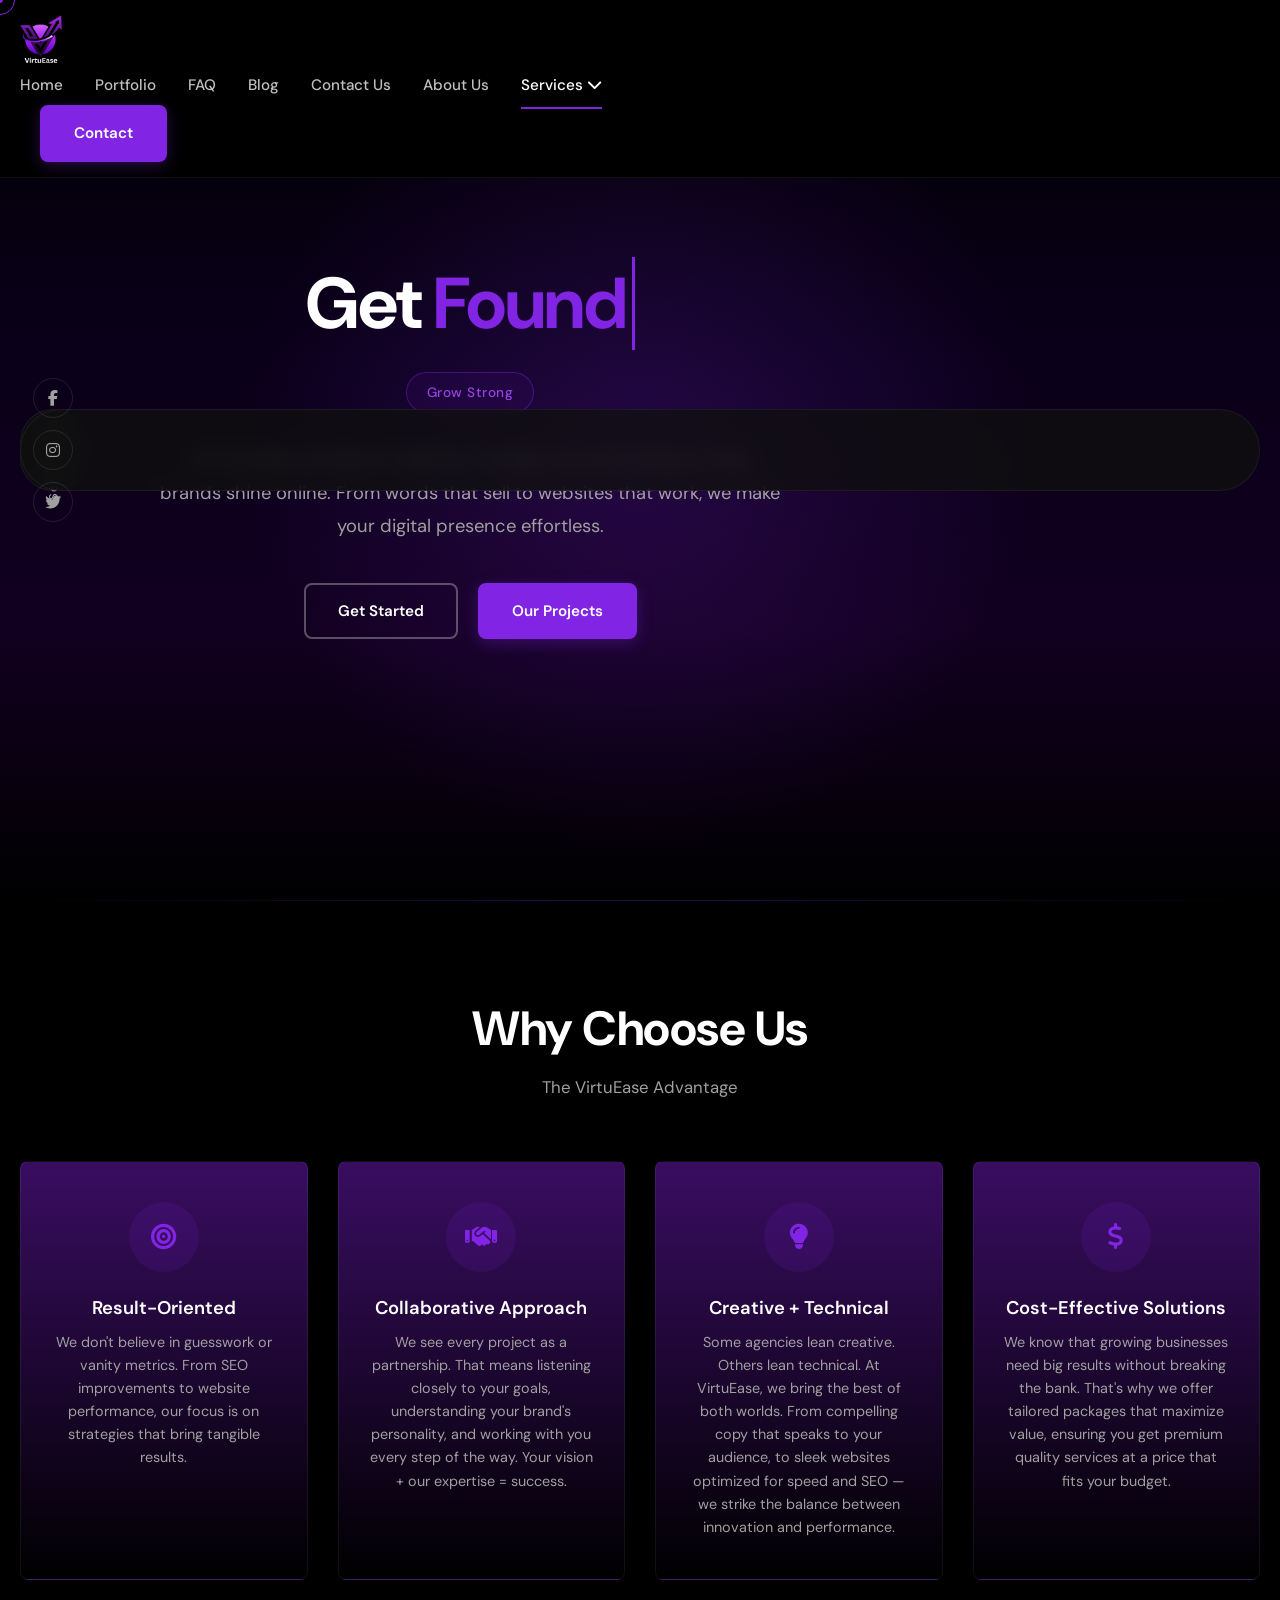
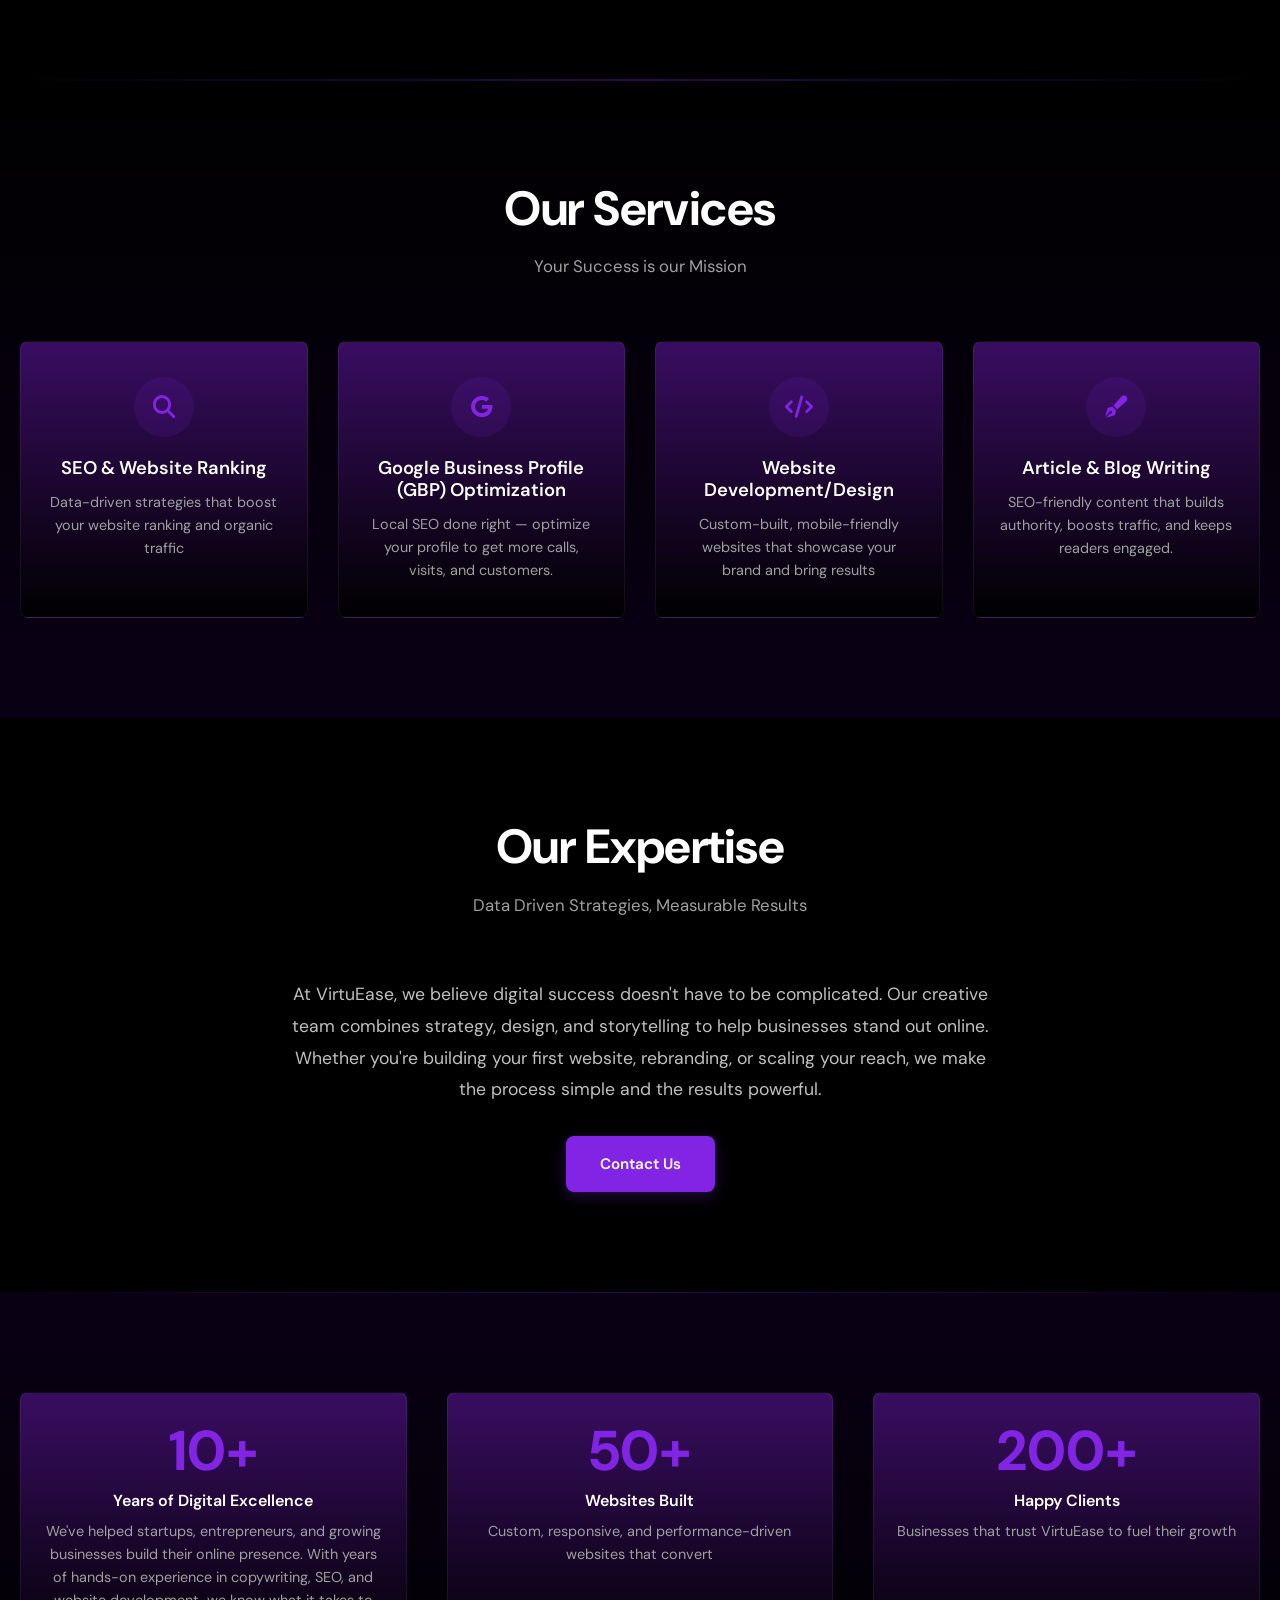
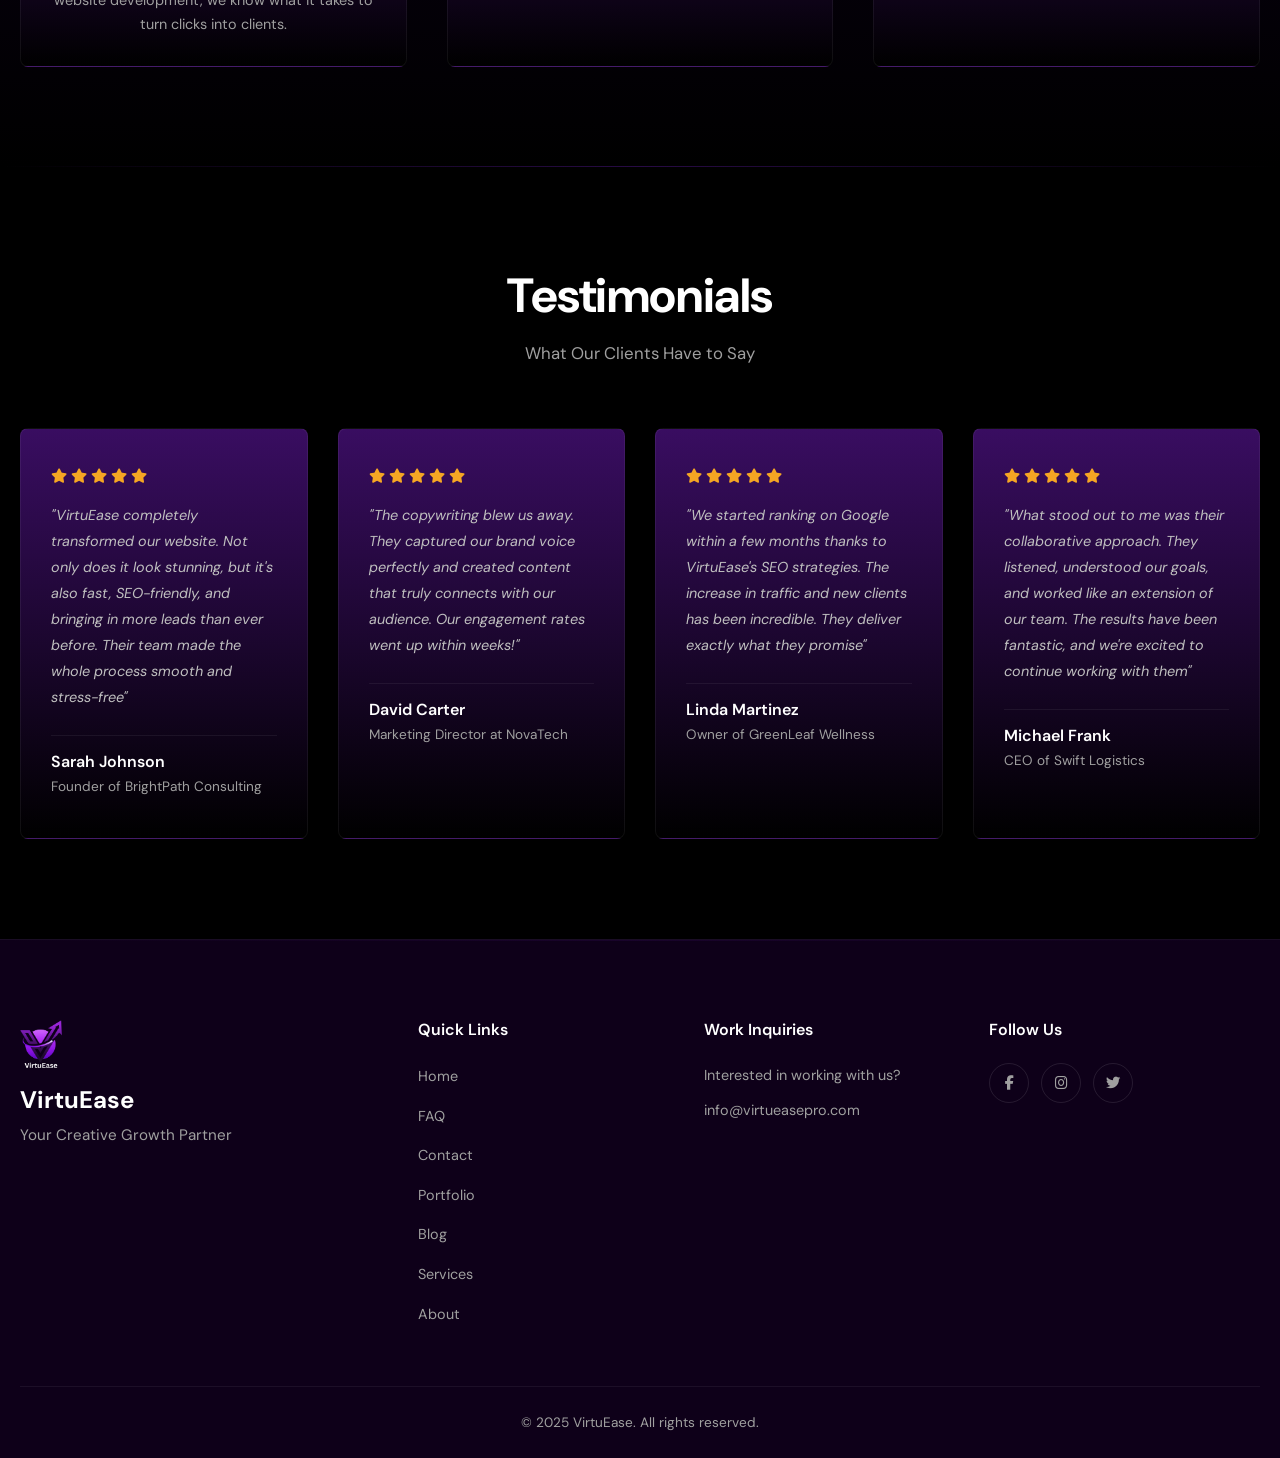
==== commit e175a092: "Complete site rewrite: CSS rebuild, parallax heroes, elements bar, custom cursor, JS animations, all" ====
--- a/index.html
+++ b/index.html
@@ -20,6 +20,53 @@
     <meta property="og:image" content="assets/images/logo.png">
 </head>
 <body>
+
+    <!-- Elements bar - Left side (scroll to top) -->
+    <ul class="elements-bar left">
+        <li>
+            <a href="#" class="scroll-top -undash -unlink -small-t vc_hidden-md vc_hidden-sm vc_hidden-xs">
+                <div class="scroll-top-bar">
+                    <div class="scroll-track"></div>
+                </div>
+                <div class="scroll-top-holder titles-typo">
+                    Scroll to top
+                </div>
+            </a>
+        </li>
+    </ul>
+
+    <!-- Elements bar - Right side (social) -->
+    <ul class="elements-bar right">
+        <li>
+            <div class="social-bar">
+                <ul class="social-bar-holder titles-typo -small-t -unlist vc_hidden-md">
+                    <li>
+                        <a href="https://www.facebook.com/share/176NPPnCwD/?mibextid=wwXIfr" target="_blank" rel="noopener noreferrer">
+                            <i class="fab fa-facebook-f"></i>
+                        </a>
+                    </li>
+                    <li>
+                        <a href="https://www.facebook.com/share/176NPPnCwD/?mibextid=wwXIfr" target="_blank" rel="noopener noreferrer">
+                            <i class="fab fa-instagram"></i>
+                        </a>
+                    </li>
+                    <li>
+                        <a href="https://www.facebook.com/share/176NPPnCwD/?mibextid=wwXIfr" target="_blank" rel="noopener noreferrer">
+                            <i class="fab fa-twitter"></i>
+                        </a>
+                    </li>
+                </ul>
+            </div>
+        </li>
+    </ul>
+
+    <!-- Custom cursor elements -->
+    <div class="circle-cursor circle-cursor-outer"></div>
+    <div class="circle-cursor circle-cursor-inner">
+        <svg width="21" height="21" viewBox="0 0 21 21" fill="none" xmlns="http://www.w3.org/2000/svg">
+            <path d="M2.06055 0H20.0605V18H17.0605V5.12155L2.12132 20.0608L0 17.9395L14.9395 3H2.06055V0Z"/>
+        </svg>
+    </div>
 
     <header class="header">
         <div class="container">
@@ -56,15 +103,14 @@
     </header>
 
     <main>
-
-        <section class="hero">
+        <section class="hero hero-with-bg">
             <div class="container">
                 <div class="hero-content">
                     <h1 class="hero-title">
-                        Get <span class="typing-text"></span>
+                        Get <span class="typing-text">Found</span>
                     </h1>
                     <p class="hero-subtitle">Grow Strong</p>
-                    <p class="hero-description">At VirtuEase, we blend creativity, strategy, and technology to help brands shine online. From words that sell to websites that work, we make your digital presence effortlesss</p>
+                    <p class="hero-description">At VirtuEase, we blend creativity, strategy, and technology to help brands shine online. From words that sell to websites that work, we make your digital presence effortless.</p>
                     <div class="hero-buttons">
                         <a href="contact.html" class="btn btn-outline">Get Started</a>
                         <a href="portfolio.html" class="btn btn-primary">Our Projects</a>
@@ -152,17 +198,17 @@
             <div class="container">
                 <div class="stats-grid">
                     <div class="stat-item">
-                        <h3 class="stat-number">0+</h3>
+                        <h3 class="stat-number">10+</h3>
                         <h4 class="stat-title">Years of Digital Excellence</h4>
                         <p class="stat-text">We've helped startups, entrepreneurs, and growing businesses build their online presence. With years of hands-on experience in copywriting, SEO, and website development, we know what it takes to turn clicks into clients.</p>
                     </div>
                     <div class="stat-item">
-                        <h3 class="stat-number">0+</h3>
+                        <h3 class="stat-number">50+</h3>
                         <h4 class="stat-title">Websites Built</h4>
-                        <p class="stat-text">Custom, responsive, and performance-driven</p>
+                        <p class="stat-text">Custom, responsive, and performance-driven websites that convert</p>
                     </div>
                     <div class="stat-item">
-                        <h3 class="stat-number">0+</h3>
+                        <h3 class="stat-number">200+</h3>
                         <h4 class="stat-title">Happy Clients</h4>
                         <p class="stat-text">Businesses that trust VirtuEase to fuel their growth</p>
                     </div>
--- a/assets/css/style.css
+++ b/assets/css/style.css
@@ -1,10 +1,6 @@
 @import url('https://fonts.googleapis.com/css2?family=DM+Sans:ital,opsz,wght@0,9..40,100..1000;1,9..40,100..1000&display=swap');
 
-/* ============================================
-   CSS RESET & BASE STYLES
-   ============================================ */
-
-*, *::before, *::after {
+* {
   margin: 0;
   padding: 0;
   box-sizing: border-box;
@@ -14,7 +10,6 @@
   scroll-behavior: smooth;
   font-size: 16px;
   -webkit-font-smoothing: antialiased;
-  -moz-osx-font-smoothing: grayscale;
 }
 
 body {
@@ -33,7 +28,7 @@
 a {
   text-decoration: none;
   color: inherit;
-  transition: color 0.3s ease;
+  transition: all 0.3s ease;
 }
 
 img {
@@ -54,10 +49,6 @@
   outline: none;
   border: none;
 }
-
-/* ============================================
-   CSS CUSTOM PROPERTIES
-   ============================================ */
 
 :root {
   --primary: #8224e3;
@@ -75,47 +66,17 @@
   --transition: all 0.3s ease;
 }
 
-/* ============================================
-   TYPOGRAPHY
-   ============================================ */
-
 h1, h2, h3, h4, h5, h6 {
   font-weight: 700;
   line-height: 1.2;
   color: var(--text-white);
 }
 
-h1 {
-  font-size: clamp(2.5rem, 6vw, 4.5rem);
-  font-weight: 700;
-  letter-spacing: -0.02em;
-}
-
-h2 {
-  font-size: clamp(2rem, 4vw, 3rem);
-  font-weight: 700;
-  letter-spacing: -0.01em;
-}
-
-h3 {
-  font-size: clamp(1.3rem, 2.5vw, 1.75rem);
-  font-weight: 600;
-}
-
-h4 {
-  font-size: 1.25rem;
-  font-weight: 600;
-}
-
-h5 {
-  font-size: 1.1rem;
-  font-weight: 600;
-}
-
-h6 {
-  font-size: 1rem;
-  font-weight: 600;
-}
+h1 { font-size: clamp(2.5rem, 6vw, 4.5rem); letter-spacing: -0.02em; }
+h2 { font-size: clamp(2rem, 4vw, 3rem); letter-spacing: -0.01em; }
+h3 { font-size: clamp(1.3rem, 2.5vw, 1.75rem); font-weight: 600; }
+h4 { font-size: 1.25rem; font-weight: 600; }
+h5 { font-size: 1.1rem; font-weight: 600; }
 
 p {
   font-size: 1rem;
@@ -123,12 +84,10 @@
   line-height: 1.7;
 }
 
-a:hover {
-  color: var(--primary-hover);
-}
-
-/* ============================================
-   CONTAINER & LAYOUT UTILITIES
+a:hover { color: var(--primary-hover); }
+
+/* ============================================
+   CONTAINER
    ============================================ */
 
 .container {
@@ -138,27 +97,165 @@
   padding: 0 var(--container-padding);
 }
 
-.section {
-  padding: 100px 0;
-}
-
-.section--sm {
-  padding: 60px 0;
-}
-
-.section__title {
-  text-align: center;
-  margin-bottom: 60px;
-}
-
-.section__title h2 {
-  margin-bottom: 15px;
-}
-
-.section__title p {
-  max-width: 600px;
-  margin: 0 auto;
-  font-size: 1.05rem;
+/* ============================================
+   ELEMENTS BAR (Scroll to top, Social)
+   ============================================ */
+
+.elements-bar {
+  position: fixed;
+  left: 20px;
+  z-index: 1001;
+  display: flex;
+  flex-direction: column;
+  gap: 15px;
+  padding: 15px 0;
+}
+
+.elements-bar.left {
+  top: 50%;
+  transform: translateY(-50%);
+  background: rgba(15, 15, 15, 0.8);
+  border: 1px solid rgba(255, 255, 255, 0.06);
+  border-radius: 60px;
+  backdrop-filter: blur(10px);
+  padding: 20px 12px;
+}
+
+.elements-bar.right {
+  right: 20px;
+  top: 50%;
+  transform: translateY(-50%);
+  background: rgba(15, 15, 15, 0.8);
+  border: 1px solid rgba(255, 255, 255, 0.06);
+  border-radius: 60px;
+  backdrop-filter: blur(10px);
+  padding: 20px 12px;
+}
+
+.elements-bar li {
+  width: 40px;
+  height: 40px;
+  display: flex;
+  align-items: center;
+  justify-content: center;
+}
+
+.elements-bar a {
+  width: 40px;
+  height: 40px;
+  display: flex;
+  align-items: center;
+  justify-content: center;
+  border-radius: 50%;
+  border: 1px solid rgba(255, 255, 255, 0.1);
+  color: var(--text-gray);
+  transition: all 0.3s ease;
+}
+
+.elements-bar a:hover {
+  background: var(--primary);
+  border-color: var(--primary);
+  transform: translateY(-3px);
+  color: var(--text-white);
+}
+
+.elements-bar a i {
+  font-size: 1rem;
+}
+
+/* Scroll to top button */
+.scroll-top {
+  display: flex;
+  flex-direction: column;
+  align-items: center;
+  gap: 8px;
+}
+
+.scroll-top-bar {
+  width: 2px;
+  height: 40px;
+  background: rgba(255, 255, 255, 0.2);
+  border-radius: 2px;
+  position: relative;
+  overflow: hidden;
+}
+
+.scroll-track {
+  position: absolute;
+  top: 0;
+  left: 0;
+  width: 100%;
+  height: 100%;
+  background: var(--primary);
+  transform-origin: top;
+  transform: scaleY(0);
+  transition: transform 0.1s ease;
+}
+
+.scroll-track.active {
+  transform: scaleY(1);
+}
+
+.scroll-top-holder {
+  font-size: 0.7rem;
+  color: var(--text-gray);
+  white-space: nowrap;
+  transform: rotate(-90deg);
+  letter-spacing: 1px;
+  font-weight: 500;
+}
+
+/* Social bar */
+.social-bar-holder {
+  display: flex;
+  flex-direction: column;
+  gap: 12px;
+}
+
+/* ============================================
+   CUSTOM CURSOR
+   ============================================ */
+
+.circle-cursor {
+  position: fixed;
+  top: 0;
+  left: 0;
+  width: 30px;
+  height: 30px;
+  border: 1px solid var(--primary);
+  border-radius: 50%;
+  pointer-events: none;
+  z-index: 9999;
+  transform: translate(-50%, -50%);
+  transition: width 0.3s, height 0.3s, background-color 0.3s, border-color 0.3s;
+}
+
+.circle-cursor-inner {
+  position: fixed;
+  top: 0;
+  left: 0;
+  width: 6px;
+  height: 6px;
+  background: var(--primary);
+  border-radius: 50%;
+  pointer-events: none;
+  z-index: 10000;
+  transform: translate(-50%, -50%);
+}
+
+/* Cursor states */
+.circle-cursor.hover {
+  width: 60px;
+  height: 60px;
+  background: rgba(130, 36, 227, 0.1);
+  border-color: rgba(130, 36, 227, 0.5);
+}
+
+.circle-cursor.dragging {
+  width: 40px;
+  height: 40px;
+  background: rgba(255, 255, 255, 0.2);
+  border-color: #ffffff;
 }
 
 /* ============================================
@@ -172,56 +269,81 @@
   width: 100%;
   z-index: 1000;
   background-color: var(--bg-header);
-  transition: var(--transition);
+  transition: all 0.4s ease;
   border-bottom: 1px solid rgba(255, 255, 255, 0.06);
-}
-
-.header__inner {
+  padding: 15px 0;
+}
+
+.header-wrap {
   display: flex;
   align-items: center;
   justify-content: space-between;
-  height: 80px;
-}
-
-.header__logo a {
+}
+
+.header-wrap-inner {
   display: flex;
   align-items: center;
-  gap: 8px;
-  font-size: 1.5rem;
-  font-weight: 700;
-  color: var(--text-white);
-}
-
-.header__logo span {
-  color: var(--primary);
-}
-
-.header__nav {
+  justify-content: space-between;
+  width: 100%;
+}
+
+.left-part, .right-part {
   display: flex;
   align-items: center;
-  gap: 40px;
-}
-
-.header__nav-links {
+}
+
+.branding {
+  margin-right: 40px;
+}
+
+.logo img {
+  height: 50px;
+  width: auto;
+  transition: transform 0.3s ease;
+}
+
+.logo img:hover {
+  transform: scale(1.05);
+}
+
+.logo-mobile, .logo-sticky, .logo-sticky-mobile, .logo-dynamic {
+  display: none;
+}
+
+/* Navigation */
+.nav {
+  display: flex;
+  align-items: center;
+  margin-right: 30px;
+}
+
+.nav-list {
   display: flex;
   align-items: center;
   gap: 32px;
-}
-
-.header__nav-links a {
+  margin: 0;
+}
+
+.nav-item {
+  position: relative;
+}
+
+.nav-link {
   font-size: 0.95rem;
   font-weight: 500;
   color: var(--text-light-gray);
-  transition: var(--transition);
-  position: relative;
-}
-
-.header__nav-links a:hover,
-.header__nav-links a.active {
-  color: var(--text-white);
-}
-
-.header__nav-links a::after {
+  transition: all 0.3s ease;
+  display: inline-block;
+  padding: 8px 0;
+  position: relative;
+}
+
+.nav-link:hover,
+.nav-link.active {
+  color: var(--text-white);
+}
+
+.nav-link::after {
   content: '';
   position: absolute;
   bottom: -4px;
@@ -232,73 +354,104 @@
   transition: width 0.3s ease;
 }
 
-.header__nav-links a:hover::after {
+.nav-link:hover::after,
+.nav-link.active::after {
   width: 100%;
 }
 
-.header__cta .btn {
+/* Dropdown */
+.has-dropdown {
+  position: relative;
+}
+
+.dropdown {
+  position: absolute;
+  top: 100%;
+  left: 0;
+  min-width: 280px;
+  background: #111;
+  border: 1px solid rgba(255, 255, 255, 0.08);
+  border-radius: var(--border-radius);
+  padding: 12px 0;
+  opacity: 0;
+  visibility: hidden;
+  transform: translateY(10px);
+  transition: all 0.3s ease;
+  z-index: 1001;
+  margin-top: 10px;
+}
+
+.has-dropdown:hover .dropdown {
+  opacity: 1;
+  visibility: visible;
+  transform: translateY(0);
+}
+
+.dropdown li a {
+  display: block;
+  padding: 10px 20px;
+  font-size: 0.9rem;
+  color: var(--text-gray);
+  transition: all 0.3s ease;
+}
+
+.dropdown li a:hover {
+  background: rgba(130, 36, 227, 0.1);
+  color: var(--text-white);
+  padding-left: 24px;
+}
+
+/* Header Button */
+.header-btn {
   padding: 10px 28px;
-}
-
-/* Hamburger Menu */
-.header__hamburger {
+  font-size: 0.9rem;
+  margin-left: 20px;
+}
+
+/* Mobile Toggle */
+.mobile-toggle {
   display: none;
-  flex-direction: column;
-  gap: 5px;
   background: none;
   padding: 5px;
   z-index: 1001;
 }
 
-.header__hamburger span {
+.hamburger {
+  display: block;
   width: 26px;
   height: 2px;
   background-color: var(--text-white);
-  transition: var(--transition);
+  position: relative;
+  transition: all 0.3s ease;
   border-radius: 2px;
 }
 
-.header__hamburger.active span:nth-child(1) {
-  transform: translateY(7px) rotate(45deg);
-}
-
-.header__hamburger.active span:nth-child(2) {
-  opacity: 0;
-}
-
-.header__hamburger.active span:nth-child(3) {
-  transform: translateY(-7px) rotate(-45deg);
-}
-
-/* Mobile Navigation */
-.header__mobile-nav {
-  display: none;
-  position: fixed;
+.hamburger::before,
+.hamburger::after {
+  content: '';
+  position: absolute;
+  width: 26px;
+  height: 2px;
+  background-color: var(--text-white);
+  border-radius: 2px;
+  transition: all 0.3s ease;
+}
+
+.hamburger::before { top: -8px; }
+.hamburger::after { top: 8px; }
+
+.mobile-toggle.active .hamburger {
+  background: transparent;
+}
+
+.mobile-toggle.active .hamburger::before {
   top: 0;
-  left: 0;
-  width: 100%;
-  height: 100vh;
-  background-color: rgba(0, 0, 0, 0.97);
-  z-index: 999;
-  flex-direction: column;
-  align-items: center;
-  justify-content: center;
-  gap: 30px;
-}
-
-.header__mobile-nav.active {
-  display: flex;
-}
-
-.header__mobile-nav a {
-  font-size: 1.3rem;
-  font-weight: 500;
-  color: var(--text-light-gray);
-  transition: var(--transition);
-}
-
-.header__mobile-nav a:hover {
-  color: var(--primary);
+  transform: rotate(45deg);
+}
+
+.mobile-toggle.active .hamburger::after {
+  top: 0;
+  transform: rotate(-45deg);
 }
 
 /* ============================================
@@ -314,18 +467,38 @@
   border-radius: var(--border-radius);
   font-size: 0.95rem;
   font-weight: 600;
-  transition: var(--transition);
+  transition: all 0.3s ease;
   cursor: pointer;
   white-space: nowrap;
-}
-
-.btn--primary {
+  position: relative;
+  overflow: hidden;
+  z-index: 1;
+}
+
+.btn::before {
+  content: '';
+  position: absolute;
+  top: 0;
+  left: -100%;
+  width: 100%;
+  height: 100%;
+  background: linear-gradient(90deg, transparent, rgba(255, 255, 255, 0.2), transparent);
+  transition: all 0.6s ease;
+  z-index: -1;
+}
+
+.btn:hover::before {
+  left: 100%;
+}
+
+.btn-primary {
   background-color: var(--primary);
   color: var(--text-white);
   border: 2px solid var(--primary);
-}
-
-.btn--primary:hover {
+  box-shadow: 0 4px 15px rgba(130, 36, 227, 0.3);
+}
+
+.btn-primary:hover {
   background-color: var(--primary-hover);
   border-color: var(--primary-hover);
   color: var(--text-white);
@@ -333,31 +506,21 @@
   box-shadow: 0 8px 30px rgba(130, 36, 227, 0.35);
 }
 
-.btn--outline {
+.btn-outline {
   background-color: transparent;
   color: var(--text-white);
   border: 2px solid rgba(255, 255, 255, 0.3);
 }
 
-.btn--outline:hover {
+.btn-outline:hover {
   background-color: var(--text-white);
   color: #000000;
   border-color: var(--text-white);
   transform: translateY(-2px);
 }
 
-.btn--sm {
-  padding: 10px 24px;
-  font-size: 0.85rem;
-}
-
-.btn--lg {
-  padding: 18px 40px;
-  font-size: 1.05rem;
-}
-
-/* ============================================
-   HERO SECTION
+/* ============================================
+   HERO SECTIONS
    ============================================ */
 
 .hero {
@@ -370,6 +533,7 @@
   background: linear-gradient(180deg, #000000 0%, #0a001a 40%, #120020 70%, #000000 100%);
   overflow: hidden;
   padding-top: 80px;
+  padding-bottom: 80px;
 }
 
 .hero::before {
@@ -380,29 +544,36 @@
   transform: translate(-50%, -50%);
   width: 800px;
   height: 800px;
-  background: radial-gradient(circle, rgba(130, 36, 227, 0.12) 0%, transparent 70%);
+  background: radial-gradient(circle, rgba(130, 36, 227, 0.15) 0%, transparent 70%);
   pointer-events: none;
 }
 
-.hero::after {
-  content: '';
-  position: absolute;
-  top: 20%;
-  right: 10%;
-  width: 400px;
-  height: 400px;
-  background: radial-gradient(circle, rgba(130, 36, 227, 0.08) 0%, transparent 70%);
-  pointer-events: none;
-}
-
-.hero__content {
+.hero-content {
   position: relative;
   z-index: 1;
   max-width: 900px;
   padding: 0 var(--container-padding);
 }
 
-.hero__subtitle {
+.hero-title {
+  margin-bottom: 25px;
+  color: var(--text-white);
+}
+
+.typing-text {
+  color: var(--primary);
+  border-right: 3px solid var(--primary);
+  padding-right: 5px;
+  animation: blink-caret 0.8s step-end infinite;
+  font-weight: 700;
+}
+
+@keyframes blink-caret {
+  from, to { border-color: transparent; }
+  50% { border-color: var(--primary); }
+}
+
+.hero-subtitle {
   display: inline-block;
   padding: 8px 20px;
   border: 1px solid rgba(130, 36, 227, 0.4);
@@ -415,33 +586,7 @@
   letter-spacing: 0.5px;
 }
 
-.hero__title {
-  margin-bottom: 25px;
-}
-
-.hero__title .highlight {
-  color: var(--primary);
-}
-
-/* Typing Animation */
-.hero__typing-wrapper {
-  display: inline-block;
-  min-width: 280px;
-}
-
-.hero__typing-text {
-  color: var(--primary);
-  border-right: 3px solid var(--primary);
-  padding-right: 5px;
-  animation: blink-caret 0.8s step-end infinite;
-}
-
-@keyframes blink-caret {
-  from, to { border-color: transparent; }
-  50% { border-color: var(--primary); }
-}
-
-.hero__desc {
+.hero-description {
   font-size: 1.15rem;
   color: var(--text-gray);
   max-width: 620px;
@@ -449,7 +594,7 @@
   line-height: 1.8;
 }
 
-.hero__actions {
+.hero-buttons {
   display: flex;
   align-items: center;
   justify-content: center;
@@ -457,59 +602,63 @@
   flex-wrap: wrap;
 }
 
-.hero__scroll {
-  position: absolute;
-  bottom: 40px;
-  left: 50%;
-  transform: translateX(-50%);
-  display: flex;
-  flex-direction: column;
-  align-items: center;
-  gap: 8px;
-  color: var(--text-gray);
-  font-size: 0.8rem;
-  animation: bounce 2s infinite;
-}
-
-.hero__scroll-line {
-  width: 1px;
-  height: 40px;
-  background: linear-gradient(180deg, var(--primary), transparent);
-}
-
-@keyframes bounce {
-  0%, 20%, 50%, 80%, 100% { transform: translateX(-50%) translateY(0); }
-  40% { transform: translateX(-50%) translateY(-10px); }
-  60% { transform: translateX(-50%) translateY(-5px); }
-}
-
-/* ============================================
-   WHY CHOOSE US SECTION
-   ============================================ */
-
-.why-choose {
-  background-color: var(--bg-body);
-  position: relative;
-}
-
-.why-choose__grid {
+/* ============================================
+   PARALLAX HERO BACKGROUNDS
+   ============================================ */
+
+.hero-with-bg {
+  background: linear-gradient(180deg, #000000 0%, #0a001a 40%, #120020 70%, #000000 100%),
+              url('../assets/images/hero-bg.jpg') center/cover no-repeat;
+  background-blend-mode: overlay;
+}
+
+.hero-with-bg::before {
+  background: radial-gradient(circle, rgba(130, 36, 227, 0.2) 0%, transparent 70%);
+}
+
+/* ============================================
+   SECTION HEADER
+   ============================================ */
+
+.section-header {
+  text-align: center;
+  margin-bottom: 60px;
+}
+
+.section-title {
+  margin-bottom: 15px;
+  color: var(--text-white);
+}
+
+.section-subtitle {
+  font-size: 1.05rem;
+  color: var(--text-gray);
+  max-width: 600px;
+  margin: 0 auto;
+}
+
+/* ============================================
+   CARDS GRID (Why Choose Us, Services, Testimonials)
+   ============================================ */
+
+.cards-grid {
   display: grid;
   grid-template-columns: repeat(4, 1fr);
   gap: 30px;
 }
 
-.why-choose__card {
+.card {
   background: var(--bg-card);
   border: 1px solid rgba(255, 255, 255, 0.06);
   border-radius: var(--border-radius);
   padding: 40px 30px;
   text-align: center;
-  transition: var(--transition);
+  transition: all 0.4s cubic-bezier(0.175, 0.885, 0.32, 1.275);
   position: relative;
   overflow: hidden;
 }
 
-.why-choose__card::before {
+.card::before {
   content: '';
   position: absolute;
   top: 0;
@@ -521,17 +670,17 @@
   transition: var(--transition);
 }
 
-.why-choose__card:hover {
+.card:hover {
   transform: translateY(-8px);
   border-color: rgba(130, 36, 227, 0.3);
   box-shadow: 0 20px 60px rgba(130, 36, 227, 0.15);
 }
 
-.why-choose__card:hover::before {
+.card:hover::before {
   opacity: 1;
 }
 
-.why-choose__icon {
+.card-icon {
   width: 70px;
   height: 70px;
   margin: 0 auto 25px;
@@ -540,133 +689,99 @@
   display: flex;
   align-items: center;
   justify-content: center;
-  transition: var(--transition);
-}
-
-.why-choose__icon svg {
-  width: 32px;
-  height: 32px;
-  stroke: var(--primary);
-  fill: none;
-  stroke-width: 1.8;
-  stroke-linecap: round;
-  stroke-linejoin: round;
-}
-
-.why-choose__card:hover .why-choose__icon {
+  transition: all 0.4s ease;
+}
+
+.card-icon i {
+  font-size: 1.6rem;
+  color: var(--primary);
+  transition: all 0.4s ease;
+}
+
+.card:hover .card-icon {
   background: var(--primary);
-}
-
-.why-choose__card:hover .why-choose__icon svg {
-  stroke: var(--text-white);
-}
-
-.why-choose__card h4 {
+  transform: scale(1.1) rotate(360deg);
+}
+
+.card:hover .card-icon i {
+  color: var(--text-white);
+}
+
+.card-title {
   margin-bottom: 12px;
   font-size: 1.15rem;
-}
-
-.why-choose__card p {
+  color: var(--text-white);
+}
+
+.card-text {
   font-size: 0.9rem;
   color: var(--text-gray);
   line-height: 1.6;
 }
 
-/* ============================================
-   SERVICES SECTION
-   ============================================ */
-
-.services {
-  background: linear-gradient(180deg, #000000 0%, #0a0015 100%);
-}
-
-.services__grid {
-  display: grid;
-  grid-template-columns: repeat(4, 1fr);
-  gap: 30px;
-}
-
-.services__card {
-  background: var(--bg-card);
-  border: 1px solid rgba(255, 255, 255, 0.06);
-  border-radius: var(--border-radius);
-  padding: 40px 28px;
-  transition: var(--transition);
-  position: relative;
-  overflow: hidden;
-}
-
-.services__card::after {
+/* Service card special styling */
+.service-card {
+  padding: 35px 25px;
+}
+
+.service-card .card-icon {
+  width: 60px;
+  height: 60px;
+  margin-bottom: 20px;
+}
+
+.service-card .card-icon i {
+  font-size: 1.4rem;
+}
+
+/* ============================================
+   WHY CHOOSE US SECTION
+   ============================================ */
+
+.why-choose-us {
+  background-color: var(--bg-body);
+  padding: 100px 0;
+  position: relative;
+}
+
+.why-choose-us::before {
+  content: '';
+  position: absolute;
+  top: 0;
+  left: 0;
+  width: 100%;
+  height: 1px;
+  background: linear-gradient(90deg, transparent, rgba(130, 36, 227, 0.3), transparent);
+}
+
+.why-choose-us::after {
   content: '';
   position: absolute;
   bottom: 0;
   left: 0;
   width: 100%;
-  height: 0;
-  background: linear-gradient(180deg, transparent, rgba(130, 36, 227, 0.08));
-  transition: height 0.4s ease;
-}
-
-.services__card:hover {
-  transform: translateY(-8px);
-  border-color: rgba(130, 36, 227, 0.3);
-  box-shadow: 0 20px 60px rgba(130, 36, 227, 0.15);
-}
-
-.services__card:hover::after {
-  height: 100%;
-}
-
-.services__number {
-  font-size: 3rem;
-  font-weight: 700;
-  color: rgba(130, 36, 227, 0.15);
-  line-height: 1;
-  margin-bottom: 20px;
-  position: relative;
-  z-index: 1;
-}
-
-.services__card h4 {
-  margin-bottom: 12px;
-  font-size: 1.15rem;
-  position: relative;
-  z-index: 1;
-}
-
-.services__card p {
-  font-size: 0.9rem;
-  color: var(--text-gray);
-  line-height: 1.6;
-  position: relative;
-  z-index: 1;
-}
-
-.services__card-link {
-  display: inline-flex;
-  align-items: center;
-  gap: 6px;
-  margin-top: 20px;
-  color: var(--primary);
-  font-size: 0.9rem;
-  font-weight: 500;
-  position: relative;
-  z-index: 1;
-  transition: var(--transition);
-}
-
-.services__card-link svg {
-  width: 16px;
-  height: 16px;
-  transition: transform 0.3s ease;
-}
-
-.services__card-link:hover {
-  color: var(--primary-hover);
-}
-
-.services__card-link:hover svg {
-  transform: translateX(4px);
+  height: 1px;
+  background: linear-gradient(90deg, transparent, rgba(130, 36, 227, 0.3), transparent);
+}
+
+/* ============================================
+   SERVICES SECTION
+   ============================================ */
+
+.services {
+  background: linear-gradient(180deg, #000000 0%, #0a0015 100%);
+  padding: 100px 0;
+  position: relative;
+}
+
+.services::before {
+  content: '';
+  position: absolute;
+  top: 0;
+  left: 0;
+  width: 100%;
+  height: 1px;
+  background: linear-gradient(90deg, transparent, rgba(130, 36, 227, 0.3), transparent);
 }
 
 /* ============================================
@@ -675,145 +790,20 @@
 
 .expertise {
   background-color: var(--bg-body);
-  overflow: hidden;
-}
-
-.expertise__inner {
-  display: grid;
-  grid-template-columns: 1fr 1fr;
-  gap: 80px;
-  align-items: center;
-}
-
-.expertise__content {
-  max-width: 540px;
-}
-
-.expertise__badge {
-  display: inline-block;
-  padding: 6px 16px;
-  border: 1px solid rgba(130, 36, 227, 0.3);
-  border-radius: 50px;
-  font-size: 0.8rem;
-  font-weight: 500;
-  color: var(--primary-hover);
-  margin-bottom: 20px;
-  background: rgba(130, 36, 227, 0.06);
-}
-
-.expertise__content h2 {
-  margin-bottom: 20px;
-}
-
-.expertise__content h2 span {
-  color: var(--primary);
-}
-
-.expertise__content p {
-  margin-bottom: 20px;
-  font-size: 1.02rem;
-}
-
-.expertise__features {
-  display: grid;
-  grid-template-columns: 1fr 1fr;
-  gap: 16px;
-  margin-top: 30px;
-}
-
-.expertise__feature {
-  display: flex;
-  align-items: center;
-  gap: 12px;
-  font-size: 0.95rem;
-  font-weight: 500;
-  color: var(--text-white);
-}
-
-.expertise__feature-icon {
-  width: 24px;
-  height: 24px;
-  background: var(--primary);
-  border-radius: 50%;
-  display: flex;
-  align-items: center;
-  justify-content: center;
-  flex-shrink: 0;
-}
-
-.expertise__feature-icon svg {
-  width: 14px;
-  height: 14px;
-  stroke: var(--text-white);
-  fill: none;
-  stroke-width: 2.5;
-}
-
-.expertise__visual {
-  position: relative;
-  display: flex;
-  align-items: center;
-  justify-content: center;
-}
-
-.expertise__image-wrapper {
-  position: relative;
-  width: 100%;
-  max-width: 500px;
-  aspect-ratio: 1 / 1;
-  border-radius: 20px;
-  overflow: hidden;
-  background: linear-gradient(135deg, #390D61 0%, #1a0030 100%);
-  border: 1px solid rgba(130, 36, 227, 0.2);
-}
-
-.expertise__image-wrapper img {
-  width: 100%;
-  height: 100%;
-  object-fit: cover;
-}
-
-.expertise__floating-card {
-  position: absolute;
-  bottom: -20px;
-  left: -30px;
-  background: rgba(14, 0, 25, 0.9);
-  backdrop-filter: blur(10px);
-  border: 1px solid rgba(130, 36, 227, 0.3);
-  border-radius: var(--border-radius);
-  padding: 20px 24px;
-  display: flex;
-  align-items: center;
-  gap: 15px;
-}
-
-.expertise__floating-icon {
-  width: 48px;
-  height: 48px;
-  background: rgba(130, 36, 227, 0.15);
-  border-radius: 50%;
-  display: flex;
-  align-items: center;
-  justify-content: center;
-}
-
-.expertise__floating-icon svg {
-  width: 24px;
-  height: 24px;
-  stroke: var(--primary);
-  fill: none;
-  stroke-width: 1.8;
-}
-
-.expertise__floating-text strong {
-  display: block;
-  font-size: 1.3rem;
-  color: var(--text-white);
-}
-
-.expertise__floating-text span {
-  font-size: 0.8rem;
-  color: var(--text-gray);
+  padding: 100px 0;
+}
+
+.expertise-content {
+  max-width: 700px;
+  margin: 0 auto;
+  text-align: center;
+}
+
+.expertise-text {
+  font-size: 1.1rem;
+  line-height: 1.8;
+  margin-bottom: 30px;
+  color: var(--text-light-gray);
 }
 
 /* ============================================
@@ -822,6 +812,7 @@
 
 .stats {
   background: linear-gradient(180deg, #0a0015 0%, #000000 100%);
+  padding: 100px 0;
   position: relative;
 }
 
@@ -845,18 +836,28 @@
   background: linear-gradient(90deg, transparent, rgba(130, 36, 227, 0.3), transparent);
 }
 
-.stats__grid {
+.stats-grid {
   display: grid;
   grid-template-columns: repeat(3, 1fr);
   gap: 40px;
   text-align: center;
 }
 
-.stats__item {
-  padding: 20px;
-}
-
-.stats__number {
+.stat-item {
+  padding: 30px 20px;
+  background: var(--bg-card);
+  border: 1px solid rgba(255, 255, 255, 0.06);
+  border-radius: var(--border-radius);
+  transition: all 0.3s ease;
+}
+
+.stat-item:hover {
+  transform: translateY(-5px);
+  border-color: rgba(130, 36, 227, 0.3);
+  box-shadow: 0 15px 40px rgba(130, 36, 227, 0.1);
+}
+
+.stat-number {
   font-size: clamp(2.5rem, 5vw, 3.5rem);
   font-weight: 700;
   color: var(--primary);
@@ -864,20 +865,17 @@
   margin-bottom: 12px;
 }
 
-.stats__number span {
-  color: var(--primary);
-}
-
-.stats__label {
+.stat-title {
   font-size: 1rem;
-  color: var(--text-gray);
-  font-weight: 500;
-}
-
-.stats__divider {
-  width: 1px;
-  background: rgba(255, 255, 255, 0.08);
-  margin: 10px 0;
+  color: var(--text-white);
+  font-weight: 600;
+  margin-bottom: 10px;
+}
+
+.stat-text {
+  font-size: 0.9rem;
+  color: var(--text-gray);
+  line-height: 1.6;
 }
 
 /* ============================================
@@ -886,198 +884,55 @@
 
 .testimonials {
   background-color: var(--bg-body);
-  overflow: hidden;
-}
-
-.testimonials__slider {
-  position: relative;
-  overflow: hidden;
-}
-
-.testimonials__track {
-  display: flex;
-  transition: transform 0.5s ease;
-}
-
-.testimonials__slide {
-  min-width: 100%;
-  padding: 0 60px;
-}
-
-.testimonials__card {
-  background: var(--bg-card);
-  border: 1px solid rgba(255, 255, 255, 0.06);
-  border-radius: var(--border-radius);
-  padding: 50px;
-  text-align: center;
-  max-width: 800px;
-  margin: 0 auto;
-}
-
-.testimonials__stars {
-  display: flex;
-  justify-content: center;
-  gap: 6px;
-  margin-bottom: 25px;
-}
-
-.testimonials__stars svg {
-  width: 20px;
-  height: 20px;
-  fill: #f5a623;
-  stroke: none;
-}
-
-.testimonials__quote {
-  font-size: 1.2rem;
+  padding: 100px 0;
+}
+
+.testimonial-card {
+  text-align: left;
+  height: 100%;
+}
+
+.testimonial-card .card {
+  height: 100%;
+  display: flex;
+  flex-direction: column;
+}
+
+.stars {
+  display: flex;
+  gap: 4px;
+  margin-bottom: 20px;
+}
+
+.stars i {
+  color: #f5a623;
+  font-size: 0.9rem;
+}
+
+.testimonial-card .card-text {
+  font-style: italic;
   line-height: 1.8;
+  margin-bottom: 24px;
   color: var(--text-light-gray);
-  margin-bottom: 30px;
-  font-style: italic;
-  position: relative;
-}
-
-.testimonials__quote::before {
-  content: '\201C';
-  font-size: 4rem;
-  color: var(--primary);
-  opacity: 0.3;
-  position: absolute;
-  top: -30px;
-  left: -10px;
-  font-family: Georgia, serif;
-  line-height: 1;
-}
-
-.testimonials__author {
-  display: flex;
-  align-items: center;
-  justify-content: center;
-  gap: 16px;
-}
-
-.testimonials__avatar {
-  width: 56px;
-  height: 56px;
-  border-radius: 50%;
-  background: linear-gradient(135deg, var(--primary), #5a1a99);
-  display: flex;
-  align-items: center;
-  justify-content: center;
-  font-size: 1.2rem;
-  font-weight: 700;
-  color: var(--text-white);
-  flex-shrink: 0;
-}
-
-.testimonials__author-info {
-  text-align: left;
-}
-
-.testimonials__author-name {
-  font-size: 1.05rem;
+  flex-grow: 1;
+}
+
+.testimonial-author {
+  border-top: 1px solid rgba(255, 255, 255, 0.06);
+  padding-top: 16px;
+  margin-top: auto;
+}
+
+.author-name {
+  font-size: 1rem;
   font-weight: 600;
   color: var(--text-white);
-  margin-bottom: 2px;
-}
-
-.testimonials__author-role {
+  margin-bottom: 4px;
+}
+
+.author-role {
   font-size: 0.85rem;
   color: var(--text-gray);
-}
-
-/* Slider Controls */
-.testimonials__controls {
-  display: flex;
-  align-items: center;
-  justify-content: center;
-  gap: 20px;
-  margin-top: 40px;
-}
-
-.testimonials__btn {
-  width: 48px;
-  height: 48px;
-  border-radius: 50%;
-  border: 1px solid rgba(255, 255, 255, 0.15);
-  background: transparent;
-  color: var(--text-white);
-  display: flex;
-  align-items: center;
-  justify-content: center;
-  transition: var(--transition);
-}
-
-.testimonials__btn:hover {
-  background: var(--primary);
-  border-color: var(--primary);
-}
-
-.testimonials__btn svg {
-  width: 18px;
-  height: 18px;
-  stroke: currentColor;
-  fill: none;
-  stroke-width: 2;
-}
-
-.testimonials__dots {
-  display: flex;
-  gap: 10px;
-}
-
-.testimonials__dot {
-  width: 10px;
-  height: 10px;
-  border-radius: 50%;
-  background: rgba(255, 255, 255, 0.15);
-  border: none;
-  cursor: pointer;
-  transition: var(--transition);
-}
-
-.testimonials__dot.active {
-  background: var(--primary);
-  width: 28px;
-  border-radius: 10px;
-}
-
-/* ============================================
-   CTA SECTION
-   ============================================ */
-
-.cta {
-  background: linear-gradient(180deg, #000000 0%, #0e0019 100%);
-  position: relative;
-  overflow: hidden;
-}
-
-.cta::before {
-  content: '';
-  position: absolute;
-  top: 50%;
-  left: 50%;
-  transform: translate(-50%, -50%);
-  width: 600px;
-  height: 600px;
-  background: radial-gradient(circle, rgba(130, 36, 227, 0.1) 0%, transparent 70%);
-  pointer-events: none;
-}
-
-.cta__inner {
-  text-align: center;
-  position: relative;
-  z-index: 1;
-}
-
-.cta__inner h2 {
-  margin-bottom: 15px;
-}
-
-.cta__inner p {
-  font-size: 1.1rem;
-  max-width: 550px;
-  margin: 0 auto 35px;
 }
 
 /* ============================================
@@ -1088,9 +943,21 @@
   background-color: var(--bg-footer);
   padding-top: 80px;
   border-top: 1px solid rgba(255, 255, 255, 0.05);
-}
-
-.footer__top {
+  position: relative;
+}
+
+.footer::before {
+  content: '';
+  position: absolute;
+  top: 0;
+  left: 0;
+  width: 100%;
+  height: 1px;
+  background: linear-gradient(90deg, transparent, rgba(130, 36, 227, 0.3), transparent);
+  opacity: 0.3;
+}
+
+.footer-grid {
   display: grid;
   grid-template-columns: 1.5fr 1fr 1fr 1.2fr;
   gap: 60px;
@@ -1098,37 +965,82 @@
   border-bottom: 1px solid rgba(255, 255, 255, 0.06);
 }
 
-.footer__brand {
+.footer-brand {
   max-width: 300px;
 }
 
-.footer__logo {
-  display: flex;
-  align-items: center;
-  gap: 8px;
+.footer-logo {
+  height: 50px;
+  width: auto;
+  margin-bottom: 16px;
+}
+
+.footer-title {
   font-size: 1.5rem;
   font-weight: 700;
   color: var(--text-white);
-  margin-bottom: 16px;
-}
-
-.footer__logo span {
-  color: var(--primary);
-}
-
-.footer__tagline {
+  margin-bottom: 8px;
+}
+
+.footer-tagline {
   font-size: 0.95rem;
   color: var(--text-gray);
   margin-bottom: 24px;
   line-height: 1.6;
 }
 
-.footer__social {
+.footer-links h4,
+.footer-contact h4,
+.footer-social h4 {
+  font-size: 1rem;
+  font-weight: 600;
+  margin-bottom: 24px;
+  color: var(--text-white);
+}
+
+.footer-links ul {
+  display: flex;
+  flex-direction: column;
+  gap: 14px;
+}
+
+.footer-links a {
+  font-size: 0.9rem;
+  color: var(--text-gray);
+  transition: all 0.3s ease;
+  display: inline-flex;
+  align-items: center;
+  gap: 6px;
+}
+
+.footer-links a:hover {
+  color: var(--primary);
+  padding-left: 4px;
+  transform: translateX(3px);
+}
+
+.footer-contact p {
+  font-size: 0.9rem;
+  margin-bottom: 10px;
+}
+
+.footer-email {
+  font-size: 0.9rem;
+  color: var(--text-gray);
+  transition: all 0.3s ease;
+  word-break: break-all;
+}
+
+.footer-email:hover {
+  color: var(--primary);
+}
+
+.social-links {
   display: flex;
   gap: 12px;
 }
 
-.footer__social a {
+.social-links a {
   width: 40px;
   height: 40px;
   border-radius: 50%;
@@ -1136,627 +1048,47 @@
   display: flex;
   align-items: center;
   justify-content: center;
-  transition: var(--transition);
-}
-
-.footer__social a svg {
-  width: 18px;
-  height: 18px;
-  fill: var(--text-gray);
-  transition: var(--transition);
-}
-
-.footer__social a:hover {
+  transition: all 0.3s ease;
+}
+
+.social-links a i {
+  font-size: 0.9rem;
+  color: var(--text-gray);
+  transition: all 0.3s ease;
+}
+
+.social-links a:hover {
   background: var(--primary);
   border-color: var(--primary);
-}
-
-.footer__social a:hover svg {
-  fill: var(--text-white);
-}
-
-.footer__column h5 {
-  font-size: 1rem;
-  font-weight: 600;
-  margin-bottom: 24px;
-  color: var(--text-white);
-}
-
-.footer__links {
-  display: flex;
-  flex-direction: column;
-  gap: 14px;
-}
-
-.footer__links a {
-  font-size: 0.9rem;
-  color: var(--text-gray);
-  transition: var(--transition);
-  display: inline-flex;
-  align-items: center;
-  gap: 6px;
-}
-
-.footer__links a:hover {
-  color: var(--primary);
-  padding-left: 4px;
-}
-
-.footer__contact-email {
-  display: flex;
-  align-items: center;
-  gap: 10px;
-  font-size: 0.9rem;
-  color: var(--text-gray);
-  margin-bottom: 10px;
-  word-break: break-all;
-}
-
-.footer__contact-email svg {
-  width: 18px;
-  height: 18px;
-  stroke: var(--primary);
-  fill: none;
-  stroke-width: 1.8;
-  flex-shrink: 0;
-}
-
-.footer__contact-email a {
-  color: var(--text-gray);
-  transition: var(--transition);
-}
-
-.footer__contact-email a:hover {
-  color: var(--primary);
-}
-
-/* Newsletter */
-.footer__newsletter {
-  margin-top: 10px;
-}
-
-.footer__newsletter p {
-  font-size: 0.9rem;
-  margin-bottom: 16px;
-}
-
-.footer__newsletter-form {
-  display: flex;
-  gap: 0;
-  max-width: 320px;
-}
-
-.footer__newsletter-input {
-  flex: 1;
-  padding: 12px 16px;
-  background: rgba(255, 255, 255, 0.05);
-  border: 1px solid rgba(255, 255, 255, 0.1);
-  border-radius: var(--border-radius) 0 0 var(--border-radius);
-  color: var(--text-white);
-  font-size: 0.85rem;
-}
-
-.footer__newsletter-input::placeholder {
-  color: rgba(255, 255, 255, 0.3);
-}
-
-.footer__newsletter-btn {
-  padding: 12px 20px;
-  background: var(--primary);
-  color: var(--text-white);
-  border: none;
-  border-radius: 0 var(--border-radius) var(--border-radius) 0;
-  font-size: 0.85rem;
-  font-weight: 600;
-  cursor: pointer;
-  transition: var(--transition);
-  white-space: nowrap;
-}
-
-.footer__newsletter-btn:hover {
-  background: var(--primary-hover);
-}
-
-/* Footer Bottom */
-.footer__bottom {
-  display: flex;
-  align-items: center;
-  justify-content: space-between;
-  padding: 24px 0;
-}
-
-.footer__copyright {
-  font-size: 0.85rem;
-  color: var(--text-gray);
-}
-
-.footer__bottom-links {
-  display: flex;
-  gap: 24px;
-}
-
-.footer__bottom-links a {
-  font-size: 0.85rem;
-  color: var(--text-gray);
-  transition: var(--transition);
-}
-
-.footer__bottom-links a:hover {
-  color: var(--primary);
-}
-
-/* ============================================
-   ANIMATIONS & SCROLL REVEALS
-   ============================================ */
-
-.fade-in {
-  opacity: 0;
-  transform: translateY(30px);
-  transition: opacity 0.7s ease, transform 0.7s ease;
-}
-
-.fade-in.visible {
-  opacity: 1;
-  transform: translateY(0);
-}
-
-.fade-in-left {
-  opacity: 0;
-  transform: translateX(-40px);
-  transition: opacity 0.7s ease, transform 0.7s ease;
-}
-
-.fade-in-left.visible {
-  opacity: 1;
-  transform: translateX(0);
-}
-
-.fade-in-right {
-  opacity: 0;
-  transform: translateX(40px);
-  transition: opacity 0.7s ease, transform 0.7s ease;
-}
-
-.fade-in-right.visible {
-  opacity: 1;
-  transform: translateX(0);
-}
-
-.scale-in {
-  opacity: 0;
-  transform: scale(0.9);
-  transition: opacity 0.7s ease, transform 0.7s ease;
-}
-
-.scale-in.visible {
-  opacity: 1;
-  transform: scale(1);
-}
-
-/* Staggered children */
-.stagger-children .fade-in:nth-child(1) { transition-delay: 0.1s; }
-.stagger-children .fade-in:nth-child(2) { transition-delay: 0.2s; }
-.stagger-children .fade-in:nth-child(3) { transition-delay: 0.3s; }
-.stagger-children .fade-in:nth-child(4) { transition-delay: 0.4s; }
-
-/* Typing Animation Keyframes */
-@keyframes typing {
-  from { width: 0; }
-  to { width: 100%; }
-}
-
-@keyframes blink {
-  50% { border-color: transparent; }
-}
-
-/* ============================================
-   UTILITY CLASSES
-   ============================================ */
-
-/* Text */
-.text-center { text-align: center; }
-.text-left { text-align: left; }
-.text-right { text-align: right; }
-.text-primary { color: var(--primary); }
-.text-white { color: var(--text-white); }
-.text-gray { color: var(--text-gray); }
-.text-uppercase { text-transform: uppercase; }
-.text-capitalize { text-transform: capitalize; }
-
-/* Font */
-.font-light { font-weight: 300; }
-.font-normal { font-weight: 400; }
-.font-medium { font-weight: 500; }
-.font-semibold { font-weight: 600; }
-.font-bold { font-weight: 700; }
-
-/* Display */
-.d-none { display: none; }
-.d-block { display: block; }
-.d-flex { display: flex; }
-.d-grid { display: grid; }
-.d-inline-block { display: inline-block; }
-
-/* Flex */
-.flex-center {
+  transform: translateY(-3px);
+}
+
+.social-links a:hover i {
+  color: var(--text-white);
+}
+
+.footer-bottom {
   display: flex;
   align-items: center;
   justify-content: center;
-}
-
-.flex-between {
-  display: flex;
-  align-items: center;
-  justify-content: space-between;
-}
-
-.flex-col {
-  flex-direction: column;
-}
-
-.gap-10 { gap: 10px; }
-.gap-16 { gap: 16px; }
-.gap-20 { gap: 20px; }
-.gap-30 { gap: 30px; }
-.gap-40 { gap: 40px; }
-
-/* Spacing */
-.mt-0 { margin-top: 0; }
-.mt-10 { margin-top: 10px; }
-.mt-20 { margin-top: 20px; }
-.mt-30 { margin-top: 30px; }
-.mt-40 { margin-top: 40px; }
-.mt-60 { margin-top: 60px; }
-
-.mb-0 { margin-bottom: 0; }
-.mb-10 { margin-bottom: 10px; }
-.mb-20 { margin-bottom: 20px; }
-.mb-30 { margin-bottom: 30px; }
-.mb-40 { margin-bottom: 40px; }
-.mb-60 { margin-bottom: 60px; }
-
-.pt-0 { padding-top: 0; }
-.pt-20 { padding-top: 20px; }
-.pt-40 { padding-top: 40px; }
-
-.pb-0 { padding-bottom: 0; }
-.pb-20 { padding-bottom: 20px; }
-.pb-40 { padding-bottom: 40px; }
-
-.mx-auto { margin-left: auto; margin-right: auto; }
-
-/* Width */
-.w-100 { width: 100%; }
-.w-auto { width: auto; }
-.max-w-600 { max-width: 600px; }
-.max-w-800 { max-width: 800px; }
-
-/* Overflow */
-.overflow-hidden { overflow: hidden; }
-
-/* Relative */
-.relative { position: relative; }
-
-/* ============================================
-   RESPONSIVE: TABLET (max-width: 1024px)
-   ============================================ */
-
-@media (max-width: 1024px) {
-  .why-choose__grid {
-    grid-template-columns: repeat(2, 1fr);
-  }
-
-  .services__grid {
-    grid-template-columns: repeat(2, 1fr);
-  }
-
-  .expertise__inner {
-    grid-template-columns: 1fr;
-    gap: 50px;
-  }
-
-  .expertise__content {
-    max-width: 100%;
-    text-align: center;
-  }
-
-  .expertise__features {
-    justify-items: center;
-  }
-
-  .expertise__visual {
-    order: -1;
-  }
-
-  .expertise__floating-card {
-    left: 10px;
-    bottom: -10px;
-  }
-
-  .stats__grid {
-    grid-template-columns: repeat(3, 1fr);
-    gap: 20px;
-  }
-
-  .footer__top {
-    grid-template-columns: 1fr 1fr;
-    gap: 40px;
-  }
-
-  .footer__brand {
-    grid-column: span 2;
-    max-width: 100%;
-    text-align: center;
-  }
-
-  .footer__social {
-    justify-content: center;
-  }
-
-  .footer__bottom {
-    flex-direction: column;
-    gap: 16px;
-    text-align: center;
-  }
-
-  .testimonials__slide {
-    padding: 0 20px;
-  }
-
-  .testimonials__card {
-    padding: 40px 30px;
-  }
-}
-
-/* ============================================
-   RESPONSIVE: MOBILE (max-width: 768px)
-   ============================================ */
-
-@media (max-width: 768px) {
-  :root {
-    --container-padding: 16px;
-  }
-
-  .section {
-    padding: 70px 0;
-  }
-
-  /* Header */
-  .header__nav-links,
-  .header__cta {
-    display: none;
-  }
-
-  .header__hamburger {
-    display: flex;
-  }
-
-  .header__inner {
-    height: 68px;
-  }
-
-  /* Hero */
-  .hero {
-    padding-top: 68px;
-  }
-
-  .hero__title {
-    font-size: clamp(2rem, 8vw, 3rem);
-  }
-
-  .hero__desc {
-    font-size: 1rem;
-  }
-
-  .hero__actions {
-    flex-direction: column;
-    gap: 14px;
-  }
-
-  .hero__actions .btn {
-    width: 100%;
-    max-width: 280px;
-  }
-
-  .hero__typing-wrapper {
-    min-width: auto;
-  }
-
-  .hero__scroll {
-    display: none;
-  }
-
-  /* Why Choose Us */
-  .why-choose__grid {
-    grid-template-columns: 1fr;
-    max-width: 400px;
-    margin: 0 auto;
-  }
-
-  /* Services */
-  .services__grid {
-    grid-template-columns: 1fr;
-    max-width: 400px;
-    margin: 0 auto;
-  }
-
-  /* Expertise */
-  .expertise__features {
-    grid-template-columns: 1fr;
-  }
-
-  .expertise__image-wrapper {
-    max-width: 350px;
-    margin: 0 auto;
-  }
-
-  .expertise__floating-card {
-    left: 10px;
-    bottom: -10px;
-    padding: 16px 18px;
-  }
-
-  /* Stats */
-  .stats__grid {
-    grid-template-columns: 1fr;
-    gap: 30px;
-  }
-
-  .stats__divider {
-    width: 60px;
-    height: 1px;
-    margin: 0 auto;
-  }
-
-  /* Testimonials */
-  .testimonials__slide {
-    padding: 0 10px;
-  }
-
-  .testimonials__card {
-    padding: 30px 20px;
-  }
-
-  .testimonials__quote {
-    font-size: 1rem;
-  }
-
-  .testimonials__quote::before {
-    font-size: 3rem;
-    top: -20px;
-  }
-
-  .testimonials__author {
-    flex-direction: column;
-    text-align: center;
-  }
-
-  .testimonials__author-info {
-    text-align: center;
-  }
-
-  /* Footer */
-  .footer {
-    padding-top: 60px;
-  }
-
-  .footer__top {
-    grid-template-columns: 1fr;
-    gap: 40px;
-    text-align: center;
-  }
-
-  .footer__brand {
-    grid-column: span 1;
-  }
-
-  .footer__newsletter-form {
-    max-width: 100%;
-    margin: 0 auto;
-  }
-
-  .footer__bottom {
-    flex-direction: column;
-    gap: 12px;
-  }
-}
-
-/* ============================================
-   RESPONSIVE: SMALL MOBILE (max-width: 480px)
-   ============================================ */
-
-@media (max-width: 480px) {
-  h1 {
-    font-size: 2rem;
-  }
-
-  h2 {
-    font-size: 1.6rem;
-  }
-
-  .hero__subtitle {
-    font-size: 0.75rem;
-    padding: 6px 14px;
-  }
-
-  .btn {
-    padding: 12px 24px;
-    font-size: 0.9rem;
-  }
-
-  .btn--lg {
-    padding: 14px 30px;
-  }
-
-  .why-choose__card,
-  .services__card {
-    padding: 30px 20px;
-  }
-
-  .why-choose__icon {
-    width: 60px;
-    height: 60px;
-  }
-
-  .why-choose__icon svg {
-    width: 26px;
-    height: 26px;
-  }
-
-  .testimonials__stars svg {
-    width: 16px;
-    height: 16px;
-  }
-
-  .footer__newsletter-form {
-    flex-direction: column;
-    gap: 10px;
-  }
-
-  .footer__newsletter-input {
-    border-radius: var(--border-radius);
-  }
-
-  .footer__newsletter-btn {
-    border-radius: var(--border-radius);
-  }
-}
-
-/* ============================================
-   SELECTION & SCROLLBAR
-   ============================================ */
-
-::selection {
-  background: rgba(130, 36, 227, 0.4);
-  color: var(--text-white);
-}
-
-::-webkit-scrollbar {
-  width: 8px;
-}
-
-::-webkit-scrollbar-track {
-  background: #0a0015;
-}
-
-::-webkit-scrollbar-thumb {
-  background: rgba(130, 36, 227, 0.5);
-  border-radius: 4px;
-}
-
-::-webkit-scrollbar-thumb:hover {
-  background: var(--primary);
+  padding: 24px 0;
+}
+
+.footer-bottom p {
+  font-size: 0.85rem;
+  color: var(--text-gray);
 }
 
 /* ============================================
    CONTACT PAGE
    ============================================ */
 
-/* Contact Hero */
 .contact-hero {
   padding: 160px 0 80px;
   text-align: center;
-  background: linear-gradient(180deg, #000000 0%, #0a001a 40%, #120020 70%, #000000 100%);
+  background: linear-gradient(180deg, #000000 0%, #0a001a 40%, #120020 70%, #000000 100%),
+              url('../assets/images/interior-office.jpg') center/cover no-repeat;
+  background-blend-mode: overlay;
   position: relative;
 }
 
@@ -1792,11 +1124,6 @@
   margin-right: auto;
 }
 
-.contact-hero-btn {
-  margin-top: 10px;
-}
-
-/* Contact Section */
 .contact-section {
   padding: 80px 0 100px;
   background-color: var(--bg-body);
@@ -1809,7 +1136,13 @@
   align-items: start;
 }
 
-/* Contact Info (Left Column) */
+.contact-info {
+  padding: 40px;
+  background: var(--bg-card);
+  border: 1px solid rgba(255, 255, 255, 0.06);
+  border-radius: 12px;
+}
+
 .contact-info-title {
   font-size: clamp(1.5rem, 3vw, 2rem);
   margin-bottom: 30px;
@@ -1831,11 +1164,22 @@
   display: flex;
   align-items: center;
   justify-content: center;
+  transition: all 0.3s ease;
+}
+
+.contact-detail:hover .contact-detail-icon {
+  background: var(--primary);
+  transform: scale(1.1);
 }
 
 .contact-detail-icon i {
   font-size: 1.1rem;
   color: var(--primary);
+  transition: all 0.3s ease;
+}
+
+.contact-detail:hover .contact-detail-icon i {
+  color: var(--text-white);
 }
 
 .contact-detail-content h4 {
@@ -1848,16 +1192,17 @@
 .contact-detail-content a {
   font-size: 0.95rem;
   color: var(--text-gray);
-  transition: var(--transition);
+  transition: all 0.3s ease;
   word-break: break-all;
 }
 
 .contact-detail-content a:hover {
   color: var(--primary);
+  padding-left: 4px;
 }
 
 .contact-social-section {
-  margin-top: 30px;
+  margin-top: 40px;
   margin-bottom: 30px;
 }
 
@@ -1881,18 +1226,19 @@
   display: flex;
   align-items: center;
   justify-content: center;
-  transition: var(--transition);
+  transition: all 0.3s ease;
 }
 
 .contact-social-links a i {
   font-size: 1rem;
   color: var(--text-gray);
-  transition: var(--transition);
+  transition: all 0.3s ease;
 }
 
 .contact-social-links a:hover {
   background: var(--primary);
   border-color: var(--primary);
+  transform: translateY(-3px);
 }
 
 .contact-social-links a:hover i {
@@ -1912,7 +1258,6 @@
   max-width: 480px;
 }
 
-/* Contact Form (Right Column) */
 .contact-form-wrapper {
   background: var(--bg-card);
   border: 1px solid rgba(255, 255, 255, 0.06);
@@ -1930,12 +1275,6 @@
   font-weight: 600;
   color: var(--text-white);
   margin-bottom: 8px;
-}
-
-.form-group label .optional {
-  font-weight: 400;
-  color: var(--text-gray);
-  font-size: 0.85rem;
 }
 
 .form-group input,
@@ -1947,7 +1286,7 @@
   border-radius: var(--border-radius);
   color: var(--text-white);
   font-size: 0.95rem;
-  transition: var(--transition);
+  transition: all 0.3s ease;
 }
 
 .form-group input::placeholder,
@@ -1959,6 +1298,7 @@
 .form-group textarea:focus {
   border-color: var(--primary);
   box-shadow: 0 0 0 3px rgba(130, 36, 227, 0.15);
+  background: rgba(130, 36, 227, 0.05);
 }
 
 .form-group textarea {
@@ -1970,13 +1310,925 @@
   width: 100%;
   padding: 16px 32px;
   font-size: 1rem;
-}
-
-/* ============================================
-   RESPONSIVE: CONTACT PAGE
+  margin-top: 10px;
+}
+
+/* ============================================
+   ABOUT PAGE
+   ============================================ */
+
+.about-hero {
+  padding: 160px 0 80px;
+  text-align: left;
+  background: linear-gradient(180deg, #000000 0%, #0a001a 40%, #120020 70%, #000000 100%),
+              url('../assets/images/interior-office.jpg') center/cover no-repeat;
+  background-blend-mode: overlay;
+  position: relative;
+}
+
+.about-hero::before {
+  content: '';
+  position: absolute;
+  top: 50%;
+  left: 50%;
+  transform: translate(-50%, -50%);
+  width: 800px;
+  height: 800px;
+  background: radial-gradient(circle, rgba(130, 36, 227, 0.1) 0%, transparent 70%);
+  pointer-events: none;
+}
+
+.about-hero-content {
+  position: relative;
+  z-index: 1;
+  max-width: 800px;
+}
+
+.about-hero-title {
+  font-size: clamp(2.5rem, 6vw, 4.5rem);
+  font-weight: 700;
+  margin-bottom: 20px;
+  color: var(--text-white);
+}
+
+.about-hero-title span {
+  color: var(--primary);
+}
+
+.about-hero-subtitle {
+  font-size: 1.15rem;
+  color: var(--text-gray);
+  margin-bottom: 35px;
+  line-height: 1.8;
+  max-width: 500px;
+}
+
+.about-section {
+  padding: 100px 0;
+  background-color: var(--bg-body);
+}
+
+.about-grid {
+  display: grid;
+  grid-template-columns: 1fr 1.5fr 1fr;
+  gap: 40px;
+  max-width: 1400px;
+  margin: 0 auto;
+}
+
+.about-left, .about-right {
+  background: var(--bg-card);
+  border: 1px solid rgba(255, 255, 255, 0.06);
+  border-radius: var(--border-radius);
+  padding: 30px;
+}
+
+.about-left h3, .about-right h3 {
+  font-size: 1.3rem;
+  font-weight: 600;
+  color: var(--text-white);
+  margin-bottom: 15px;
+}
+
+.about-left p {
+  font-size: 0.95rem;
+  color: var(--text-gray);
+  line-height: 1.7;
+  margin-bottom: 30px;
+}
+
+.about-values-list {
+  list-style: none;
+  padding: 0;
+  margin: 0;
+}
+
+.about-values-list li {
+  font-size: 0.9rem;
+  color: var(--text-gray);
+  line-height: 1.6;
+  margin-bottom: 12px;
+  padding-left: 20px;
+  position: relative;
+}
+
+.about-values-list li::before {
+  content: '•';
+  color: var(--primary);
+  position: absolute;
+  left: 0;
+  font-weight: bold;
+  font-size: 1.2em;
+}
+
+.about-values-list li strong {
+  color: var(--text-white);
+  font-weight: 600;
+}
+
+.about-center {
+  display: flex;
+  flex-direction: column;
+  align-items: center;
+  justify-content: center;
+  text-align: center;
+  background: linear-gradient(135deg, #390D61 0%, #1a0030 50%, #0e0019 100%);
+  border-radius: var(--border-radius);
+  padding: 30px;
+  position: relative;
+  overflow: hidden;
+}
+
+.about-center::before {
+  content: '';
+  position: absolute;
+  top: 0;
+  left: 0;
+  width: 100%;
+  height: 100%;
+  background: radial-gradient(circle, rgba(130, 36, 227, 0.1) 0%, transparent 70%);
+  z-index: 1;
+}
+
+.about-center-image {
+  width: 100%;
+  max-width: 400px;
+  border-radius: var(--border-radius);
+  overflow: hidden;
+  margin-bottom: 30px;
+  position: relative;
+  z-index: 2;
+}
+
+.about-center-image img {
+  width: 100%;
+  height: auto;
+  display: block;
+  transition: transform 0.5s ease;
+}
+
+.about-center-image img:hover {
+  transform: scale(1.05);
+}
+
+.about-right-item {
+  margin-bottom: 30px;
+}
+
+.about-right-item:last-child {
+  margin-bottom: 0;
+}
+
+.about-strategy-label {
+  font-size: 0.85rem;
+  color: var(--primary);
+  font-weight: 600;
+  text-transform: uppercase;
+  letter-spacing: 1px;
+  margin-bottom: 8px;
+}
+
+.about-divider {
+  width: 40px;
+  height: 2px;
+  background: var(--primary);
+  margin-bottom: 12px;
+}
+
+.about-right-item h3 {
+  font-size: 1.15rem;
+  font-weight: 600;
+  color: var(--text-white);
+  margin-bottom: 10px;
+  line-height: 1.3;
+}
+
+.about-right-item p {
+  font-size: 0.9rem;
+  color: var(--text-gray);
+  line-height: 1.6;
+}
+
+.about-spacer {
+  height: 30px;
+}
+
+/* ============================================
+   PORTFOLIO PAGE
+   ============================================ */
+
+.portfolio-hero {
+  padding: 160px 0 80px;
+  text-align: center;
+  background: linear-gradient(180deg, #000000 0%, #0a001a 40%, #120020 70%, #000000 100%),
+              url('../assets/images/portfolio-1.png') center/cover no-repeat;
+  background-blend-mode: overlay;
+  position: relative;
+}
+
+.portfolio-hero::before {
+  content: '';
+  position: absolute;
+  top: 50%;
+  left: 50%;
+  transform: translate(-50%, -50%);
+  width: 800px;
+  height: 800px;
+  background: radial-gradient(circle, rgba(130, 36, 227, 0.1) 0%, transparent 70%);
+  pointer-events: none;
+}
+
+.portfolio-hero-content {
+  position: relative;
+  z-index: 1;
+}
+
+.portfolio-hero-title {
+  font-size: clamp(2.5rem, 6vw, 4rem);
+  font-weight: 700;
+  margin-bottom: 20px;
+}
+
+.portfolio-hero-subtitle {
+  font-size: 1.15rem;
+  color: var(--text-gray);
+}
+
+.portfolio-section {
+  padding: 100px 0;
+  background-color: var(--bg-body);
+}
+
+.portfolio-grid {
+  display: grid;
+  grid-template-columns: 1fr 2fr;
+  gap: 30px;
+  align-items: start;
+}
+
+.portfolio-item {
+  position: relative;
+  border-radius: var(--border-radius);
+  overflow: hidden;
+  cursor: pointer;
+  transition: all 0.4s ease;
+  background: var(--bg-card);
+  border: 1px solid rgba(255, 255, 255, 0.06);
+}
+
+.portfolio-item:hover {
+  transform: translateY(-8px);
+  border-color: rgba(130, 36, 227, 0.3);
+  box-shadow: 0 20px 60px rgba(130, 36, 227, 0.15);
+}
+
+.portfolio-item img {
+  width: 100%;
+  aspect-ratio: 16 / 10;
+  object-fit: cover;
+  transition: transform 0.5s ease;
+}
+
+.portfolio-item:hover img {
+  transform: scale(1.05);
+}
+
+.portfolio-overlay {
+  position: absolute;
+  inset: 0;
+  background: linear-gradient(180deg, transparent 40%, rgba(0, 0, 0, 0.9) 100%);
+  display: flex;
+  flex-direction: column;
+  justify-content: flex-end;
+  padding: 24px;
+  opacity: 0;
+  transition: opacity 0.4s ease;
+  z-index: 2;
+}
+
+.portfolio-item:hover .portfolio-overlay {
+  opacity: 1;
+}
+
+.portfolio-overlay h4 {
+  font-size: 1.1rem;
+  margin-bottom: 8px;
+  color: var(--text-white);
+}
+
+.portfolio-categories {
+  display: flex;
+  gap: 8px;
+  flex-wrap: wrap;
+  margin-bottom: 12px;
+}
+
+.portfolio-categories span {
+  font-size: 0.75rem;
+  padding: 4px 10px;
+  background: rgba(130, 36, 227, 0.2);
+  border-radius: 20px;
+  color: var(--primary-hover);
+  font-weight: 500;
+}
+
+.portfolio-overlay a {
+  font-size: 0.85rem;
+  color: var(--primary);
+  font-weight: 500;
+  margin-top: 8px;
+  display: inline-block;
+}
+
+.portfolio-overlay a:hover {
+  color: var(--primary-hover);
+  text-decoration: underline;
+}
+
+/* ============================================
+   FAQ PAGE
+   ============================================ */
+
+.faq-hero {
+  padding: 160px 0 80px;
+  text-align: center;
+  background: linear-gradient(180deg, #000000 0%, #0a001a 40%, #120020 70%, #000000 100%),
+              url('../assets/images/hero-bg.jpg') center/cover no-repeat;
+  background-blend-mode: overlay;
+  position: relative;
+}
+
+.faq-hero::before {
+  content: '';
+  position: absolute;
+  top: 50%;
+  left: 50%;
+  transform: translate(-50%, -50%);
+  width: 800px;
+  height: 800px;
+  background: radial-gradient(circle, rgba(130, 36, 227, 0.1) 0%, transparent 70%);
+  pointer-events: none;
+}
+
+.faq-hero-content {
+  position: relative;
+  z-index: 1;
+}
+
+.faq-hero-title {
+  font-size: clamp(2.5rem, 6vw, 4rem);
+  font-weight: 700;
+  margin-bottom: 20px;
+}
+
+.faq-hero-subtitle {
+  font-size: 1.15rem;
+  color: var(--text-gray);
+}
+
+.faq-section {
+  padding: 100px 0;
+  background-color: var(--bg-body);
+}
+
+.faq-list {
+  max-width: 800px;
+  margin: 0 auto;
+}
+
+.faq-item {
+  background: var(--bg-card);
+  border: 1px solid rgba(255, 255, 255, 0.06);
+  border-radius: var(--border-radius);
+  margin-bottom: 16px;
+  overflow: hidden;
+  transition: all 0.3s ease;
+}
+
+.faq-item:hover {
+  border-color: rgba(130, 36, 227, 0.3);
+}
+
+.faq-question {
+  width: 100%;
+  padding: 20px 24px;
+  background: none;
+  color: var(--text-white);
+  font-size: 1.05rem;
+  font-weight: 600;
+  text-align: left;
+  display: flex;
+  align-items: center;
+  justify-content: space-between;
+  gap: 16px;
+  cursor: pointer;
+}
+
+.faq-question i {
+  color: var(--primary);
+  transition: transform 0.3s ease;
+  flex-shrink: 0;
+  font-size: 0.9rem;
+}
+
+.faq-item.active .faq-question {
+  color: var(--primary);
+}
+
+.faq-item.active .faq-question i {
+  transform: rotate(180deg);
+}
+
+.faq-answer {
+  max-height: 0;
+  overflow: hidden;
+  transition: max-height 0.3s ease;
+}
+
+.faq-answer-inner {
+  padding: 0 24px 20px;
+}
+
+.faq-answer-inner p {
+  font-size: 0.95rem;
+  line-height: 1.8;
+  color: var(--text-gray);
+}
+
+/* ============================================
+   BLOG PAGE
+   ============================================ */
+
+.blog-hero {
+  padding: 160px 0 80px;
+  text-align: center;
+  background: linear-gradient(180deg, #000000 0%, #0a001a 40%, #120020 70%, #000000 100%),
+              url('../assets/images/hero-bg.jpg') center/cover no-repeat;
+  background-blend-mode: overlay;
+  position: relative;
+}
+
+.blog-hero::before {
+  content: '';
+  position: absolute;
+  top: 50%;
+  left: 50%;
+  transform: translate(-50%, -50%);
+  width: 800px;
+  height: 800px;
+  background: radial-gradient(circle, rgba(130, 36, 227, 0.1) 0%, transparent 70%);
+  pointer-events: none;
+}
+
+.blog-hero-content {
+  position: relative;
+  z-index: 1;
+}
+
+.blog-hero-title {
+  font-size: clamp(2.5rem, 6vw, 4rem);
+  font-weight: 700;
+  margin-bottom: 20px;
+}
+
+.blog-hero-subtitle {
+  font-size: 1.15rem;
+  color: var(--text-gray);
+}
+
+.blog-section {
+  padding: 100px 0;
+  background-color: var(--bg-body);
+}
+
+.blog-grid {
+  display: grid;
+  grid-template-columns: repeat(3, 1fr);
+  gap: 30px;
+}
+
+.blog-card {
+  background: var(--bg-card);
+  border: 1px solid rgba(255, 255, 255, 0.06);
+  border-radius: var(--border-radius);
+  overflow: hidden;
+  transition: all 0.4s ease;
+}
+
+.blog-card:hover {
+  transform: translateY(-8px);
+  border-color: rgba(130, 36, 227, 0.3);
+  box-shadow: 0 20px 60px rgba(130, 36, 227, 0.15);
+}
+
+.blog-card-image {
+  height: 200px;
+  background: linear-gradient(135deg, #390D61 0%, #1a0030 100%);
+  display: flex;
+  align-items: center;
+  justify-content: center;
+  position: relative;
+  overflow: hidden;
+}
+
+.blog-card-image i {
+  font-size: 2.5rem;
+  color: rgba(130, 36, 227, 0.3);
+  transition: all 0.3s ease;
+}
+
+.blog-card:hover .blog-card-image i {
+  transform: scale(1.1);
+  color: var(--primary);
+}
+
+.blog-card-content {
+  padding: 24px;
+}
+
+.blog-card-category {
+  display: inline-block;
+  font-size: 0.75rem;
+  padding: 4px 12px;
+  background: rgba(130, 36, 227, 0.15);
+  border-radius: 20px;
+  color: var(--primary);
+  font-weight: 500;
+  margin-bottom: 12px;
+}
+
+.blog-card-title {
+  font-size: 1.15rem;
+  margin-bottom: 12px;
+  line-height: 1.4;
+  color: var(--text-white);
+}
+
+.blog-card-excerpt {
+  font-size: 0.9rem;
+  line-height: 1.7;
+  margin-bottom: 16px;
+  color: var(--text-gray);
+}
+
+.blog-card-meta {
+  display: flex;
+  align-items: center;
+  justify-content: space-between;
+  font-size: 0.85rem;
+  color: var(--text-gray);
+}
+
+.blog-card-meta a {
+  color: var(--primary);
+  font-weight: 500;
+}
+
+/* ============================================
+   SERVICE PAGES (Website Development, SEO, Writing, Virtual Assistant)
+   ============================================ */
+
+.service-hero {
+  padding: 160px 0 80px;
+  text-align: center;
+  background: linear-gradient(180deg, #000000 0%, #0a001a 40%, #120020 70%, #000000 100%),
+              url('../assets/images/hero-bg.jpg') center/cover no-repeat;
+  background-blend-mode: overlay;
+  position: relative;
+}
+
+.service-hero::before {
+  content: '';
+  position: absolute;
+  top: 50%;
+  left: 50%;
+  transform: translate(-50%, -50%);
+  width: 800px;
+  height: 800px;
+  background: radial-gradient(circle, rgba(130, 36, 227, 0.1) 0%, transparent 70%);
+  pointer-events: none;
+}
+
+.service-hero-content {
+  position: relative;
+  z-index: 1;
+}
+
+.service-hero-title {
+  font-size: clamp(2.5rem, 6vw, 4rem);
+  font-weight: 700;
+  margin-bottom: 20px;
+}
+
+.service-hero-subtitle {
+  font-size: 1.15rem;
+  color: var(--text-gray);
+  max-width: 600px;
+  margin: 0 auto;
+}
+
+.service-section {
+  padding: 100px 0;
+  background-color: var(--bg-body);
+}
+
+.service-overview {
+  max-width: 700px;
+  margin: 0 auto 60px;
+  text-align: center;
+}
+
+.service-overview p {
+  font-size: 1.1rem;
+  line-height: 1.8;
+  color: var(--text-light-gray);
+}
+
+.service-features-grid {
+  display: grid;
+  grid-template-columns: repeat(3, 1fr);
+  gap: 30px;
+}
+
+.service-feature {
+  background: var(--bg-card);
+  border: 1px solid rgba(255, 255, 255, 0.06);
+  border-radius: var(--border-radius);
+  padding: 32px 28px;
+  text-align: center;
+  transition: all 0.4s ease;
+}
+
+.service-feature:hover {
+  transform: translateY(-8px);
+  border-color: rgba(130, 36, 227, 0.3);
+  box-shadow: 0 20px 60px rgba(130, 36, 227, 0.15);
+}
+
+.service-feature-icon {
+  width: 60px;
+  height: 60px;
+  margin: 0 auto 20px;
+  background: rgba(130, 36, 227, 0.12);
+  border-radius: 50%;
+  display: flex;
+  align-items: center;
+  justify-content: center;
+  transition: all 0.3s ease;
+}
+
+.service-feature:hover .service-feature-icon {
+  background: var(--primary);
+  transform: scale(1.1) rotate(360deg);
+}
+
+.service-feature-icon i {
+  font-size: 1.4rem;
+  color: var(--primary);
+  transition: all 0.3s ease;
+}
+
+.service-feature:hover .service-feature-icon i {
+  color: var(--text-white);
+}
+
+.service-feature h4 {
+  font-size: 1.05rem;
+  margin-bottom: 10px;
+  color: var(--text-white);
+}
+
+.service-feature p {
+  font-size: 0.9rem;
+  line-height: 1.6;
+  color: var(--text-gray);
+}
+
+.service-cta {
+  text-align: center;
+  margin-top: 60px;
+}
+
+/* ============================================
+   ANIMATIONS & SCROLL REVEALS
+   ============================================ */
+
+.fade-in {
+  opacity: 0;
+  transform: translateY(30px);
+  transition: opacity 0.7s ease, transform 0.7s ease;
+}
+
+.fade-in.visible {
+  opacity: 1;
+  transform: translateY(0);
+}
+
+/* ============================================
+   RESPONSIVE: TABLET (max-width: 1024px)
+   ============================================ */
+
+@media (max-width: 1024px) {
+  .cards-grid {
+    grid-template-columns: repeat(2, 1fr);
+  }
+
+  .stats-grid {
+    grid-template-columns: repeat(3, 1fr);
+    gap: 20px;
+  }
+
+  .footer-grid {
+    grid-template-columns: 1fr 1fr;
+    gap: 40px;
+  }
+
+  .footer-brand {
+    grid-column: span 2;
+    max-width: 100%;
+    text-align: center;
+  }
+
+  .footer-bottom {
+    flex-direction: column;
+    gap: 16px;
+  }
+
+  .about-grid {
+    grid-template-columns: 1fr 1fr;
+  }
+
+  .about-center {
+    display: none;
+  }
+
+  .portfolio-grid {
+    grid-template-columns: repeat(2, 1fr);
+  }
+
+  .blog-grid {
+    grid-template-columns: repeat(2, 1fr);
+  }
+
+  .service-features-grid {
+    grid-template-columns: repeat(2, 1fr);
+  }
+}
+
+/* ============================================
+   RESPONSIVE: MOBILE (max-width: 768px)
    ============================================ */
 
 @media (max-width: 768px) {
+  :root {
+    --container-padding: 16px;
+  }
+
+  /* Header */
+  .nav {
+    display: none;
+    position: fixed;
+    top: 0;
+    left: 0;
+    width: 100%;
+    height: 100vh;
+    background-color: rgba(0, 0, 0, 0.97);
+    z-index: 999;
+    flex-direction: column;
+    align-items: center;
+    justify-content: center;
+    padding-top: 80px;
+  }
+
+  .nav.active {
+    display: flex;
+  }
+
+  .nav-list {
+    flex-direction: column;
+    gap: 30px;
+    text-align: center;
+  }
+
+  .nav-link {
+    font-size: 1.2rem;
+  }
+
+  .dropdown {
+    display: none;
+    position: static;
+    background: transparent;
+    border: none;
+    padding: 0;
+    opacity: 1;
+    visibility: visible;
+    transform: none;
+    min-width: auto;
+    margin-top: 15px;
+  }
+
+  .has-dropdown:hover .dropdown {
+    display: block;
+  }
+
+  .dropdown li a {
+    padding: 8px 0;
+    font-size: 1rem;
+    text-align: center;
+    border-bottom: 1px solid rgba(255, 255, 255, 0.05);
+  }
+
+  .dropdown li:last-child a {
+    border-bottom: none;
+  }
+
+  .mobile-toggle {
+    display: block;
+  }
+
+  .header-btn {
+    display: none;
+  }
+
+  .header > .container {
+    height: 68px;
+  }
+
+  .logo img {
+    height: 40px;
+  }
+
+  /* Elements bar */
+  .elements-bar {
+    display: none;
+  }
+
+  /* Hero */
+  .hero {
+    padding-top: 68px;
+    min-height: 80vh;
+  }
+
+  .hero-buttons {
+    flex-direction: column;
+    gap: 14px;
+  }
+
+  .hero-buttons .btn {
+    width: 100%;
+    max-width: 280px;
+  }
+
+  /* Cards */
+  .cards-grid {
+    grid-template-columns: 1fr;
+    max-width: 400px;
+    margin: 0 auto;
+  }
+
+  /* Stats */
+  .stats-grid {
+    grid-template-columns: 1fr;
+    gap: 30px;
+  }
+
+  .stat-item {
+    padding: 20px;
+  }
+
+  .stat-number {
+    font-size: 2rem;
+  }
+
+  /* Footer */
+  .footer {
+    padding-top: 60px;
+  }
+
+  .footer-grid {
+    grid-template-columns: 1fr;
+    gap: 40px;
+    text-align: center;
+  }
+
+  .footer-brand {
+    grid-column: span 1;
+  }
+
+  .footer-logo {
+    height: 40px;
+  }
+
+  .footer-bottom {
+    flex-direction: column;
+    gap: 12px;
+  }
+
+  .social-links {
+    justify-content: center;
+  }
+
+  /* Contact */
   .contact-hero {
     padding: 130px 0 60px;
   }
@@ -1986,21 +2238,144 @@
     gap: 50px;
   }
 
+  .contact-info {
+    padding: 30px;
+  }
+
   .contact-form-wrapper {
     padding: 28px 20px;
   }
 
-  .contact-section {
-    padding: 50px 0 80px;
-  }
-}
+  /* About */
+  .about-hero {
+    padding: 130px 0 60px;
+    text-align: center;
+  }
+
+  .about-hero-content {
+    display: flex;
+    flex-direction: column;
+    align-items: center;
+  }
+
+  .about-grid {
+    grid-template-columns: 1fr;
+    max-width: 500px;
+  }
+
+  .about-left, .about-right {
+    text-align: left;
+  }
+
+  .about-center {
+    display: none;
+  }
+
+  /* Portfolio */
+  .portfolio-hero {
+    padding: 130px 0 60px;
+  }
+
+  .portfolio-grid {
+    grid-template-columns: 1fr;
+    gap: 24px;
+    max-width: 400px;
+    margin: 0 auto;
+  }
+
+  /* FAQ */
+  .faq-hero {
+    padding: 130px 0 60px;
+  }
+
+  /* Blog */
+  .blog-hero {
+    padding: 130px 0 60px;
+  }
+
+  .blog-grid {
+    grid-template-columns: 1fr;
+    max-width: 400px;
+    margin: 0 auto;
+  }
+
+  /* Service */
+  .service-hero {
+    padding: 130px 0 60px;
+  }
+
+  .service-features-grid {
+    grid-template-columns: 1fr;
+    max-width: 400px;
+    margin: 0 auto;
+  }
+}
+
+/* ============================================
+   RESPONSIVE: SMALL MOBILE (max-width: 480px)
+   ============================================ */
 
 @media (max-width: 480px) {
-  .contact-hero {
-    padding: 120px 0 50px;
-  }
-
-  .contact-form-wrapper {
-    padding: 24px 16px;
-  }
-}
+  h1 { font-size: 2rem; }
+  h2 { font-size: 1.6rem; }
+
+  .btn {
+    padding: 12px 24px;
+    font-size: 0.9rem;
+  }
+
+  .card {
+    padding: 30px 20px;
+  }
+
+  .card-icon {
+    width: 60px;
+    height: 60px;
+  }
+
+  .card-icon i {
+    font-size: 1.3rem;
+  }
+
+  .hero-content {
+    padding: 0 20px;
+  }
+
+  .hero-title {
+    font-size: 2rem;
+  }
+
+  .section-header {
+    margin-bottom: 40px;
+  }
+
+  .service-features-grid {
+    gap: 20px;
+  }
+}
+
+/* ============================================
+   SELECTION & SCROLLBAR
+   ============================================ */
+
+::selection {
+  background: rgba(130, 36, 227, 0.4);
+  color: var(--text-white);
+}
+
+::-webkit-scrollbar {
+  width: 8px;
+}
+
+::-webkit-scrollbar-track {
+  background: #0a0015;
+}
+
+::-webkit-scrollbar-thumb {
+  background: rgba(130, 36, 227, 0.5);
+  border-radius: 4px;
+}
+
+::-webkit-scrollbar-thumb:hover {
+  background: var(--primary);
+}
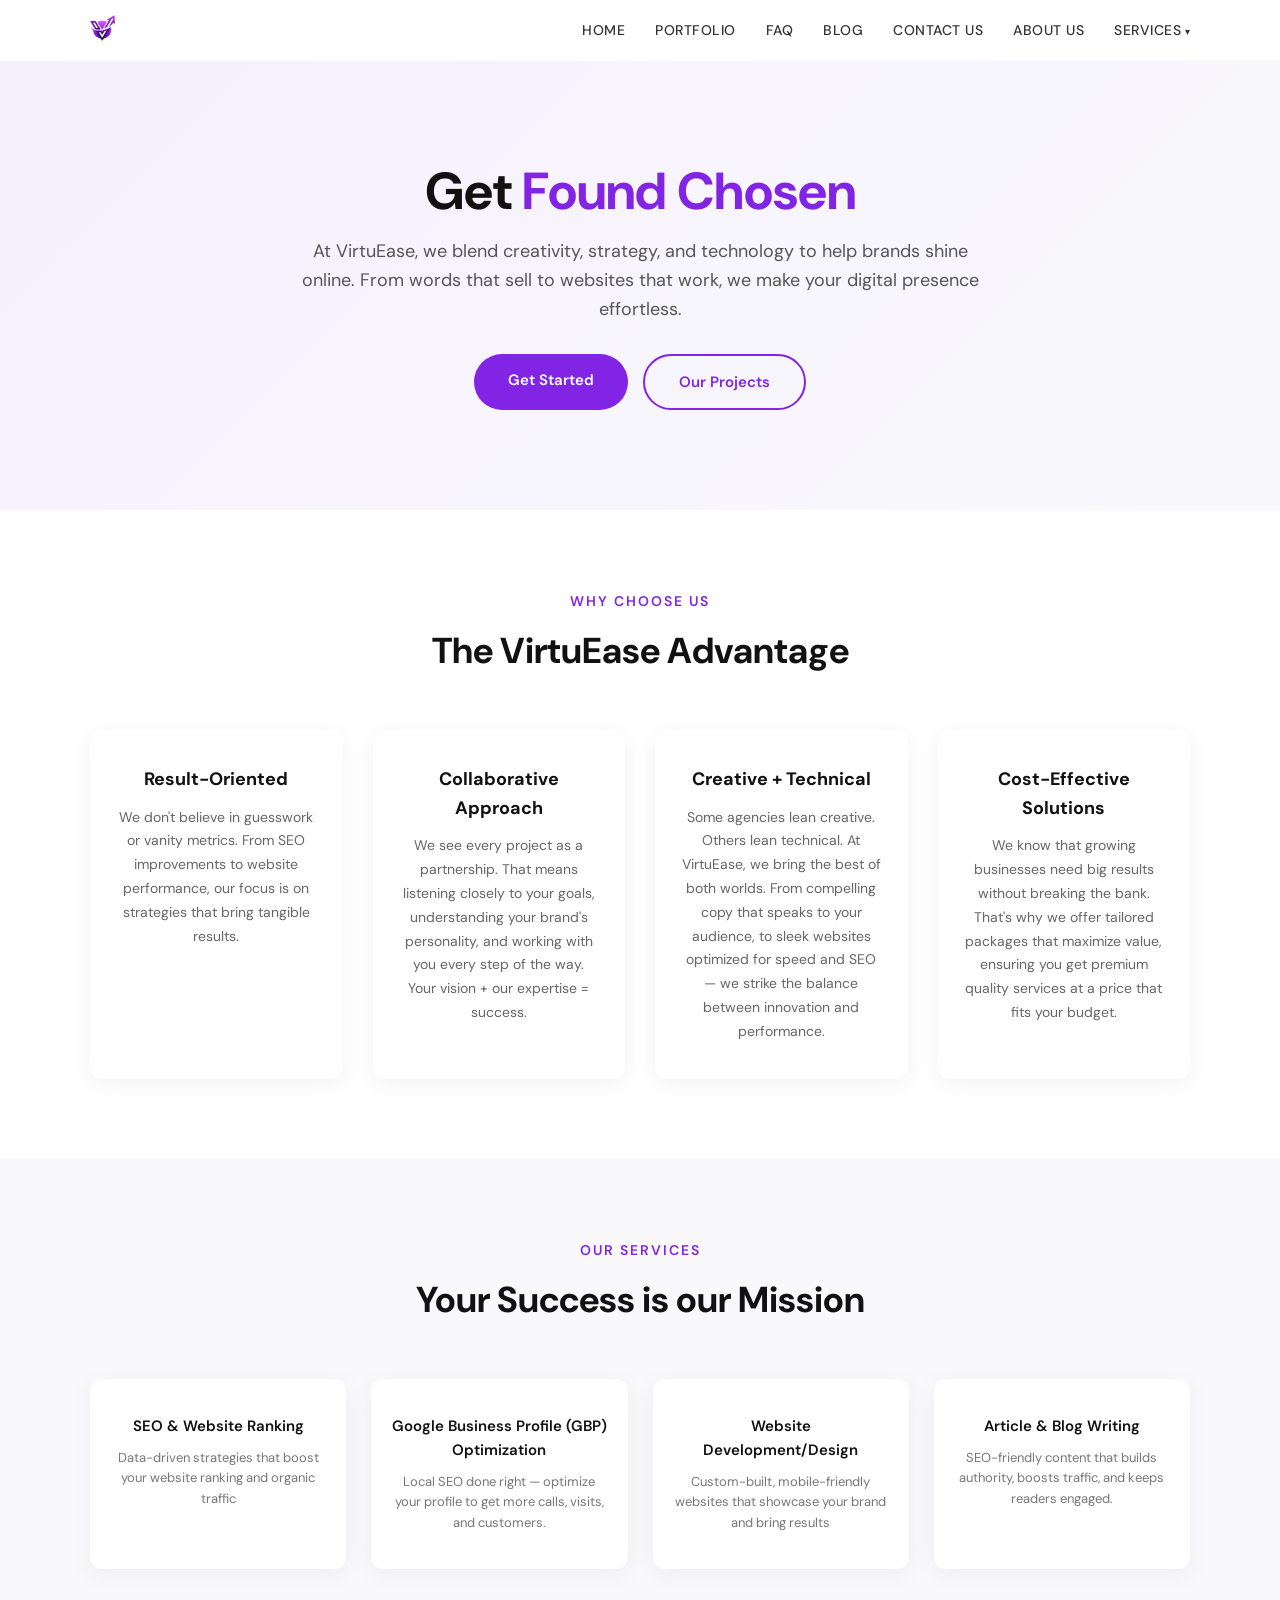
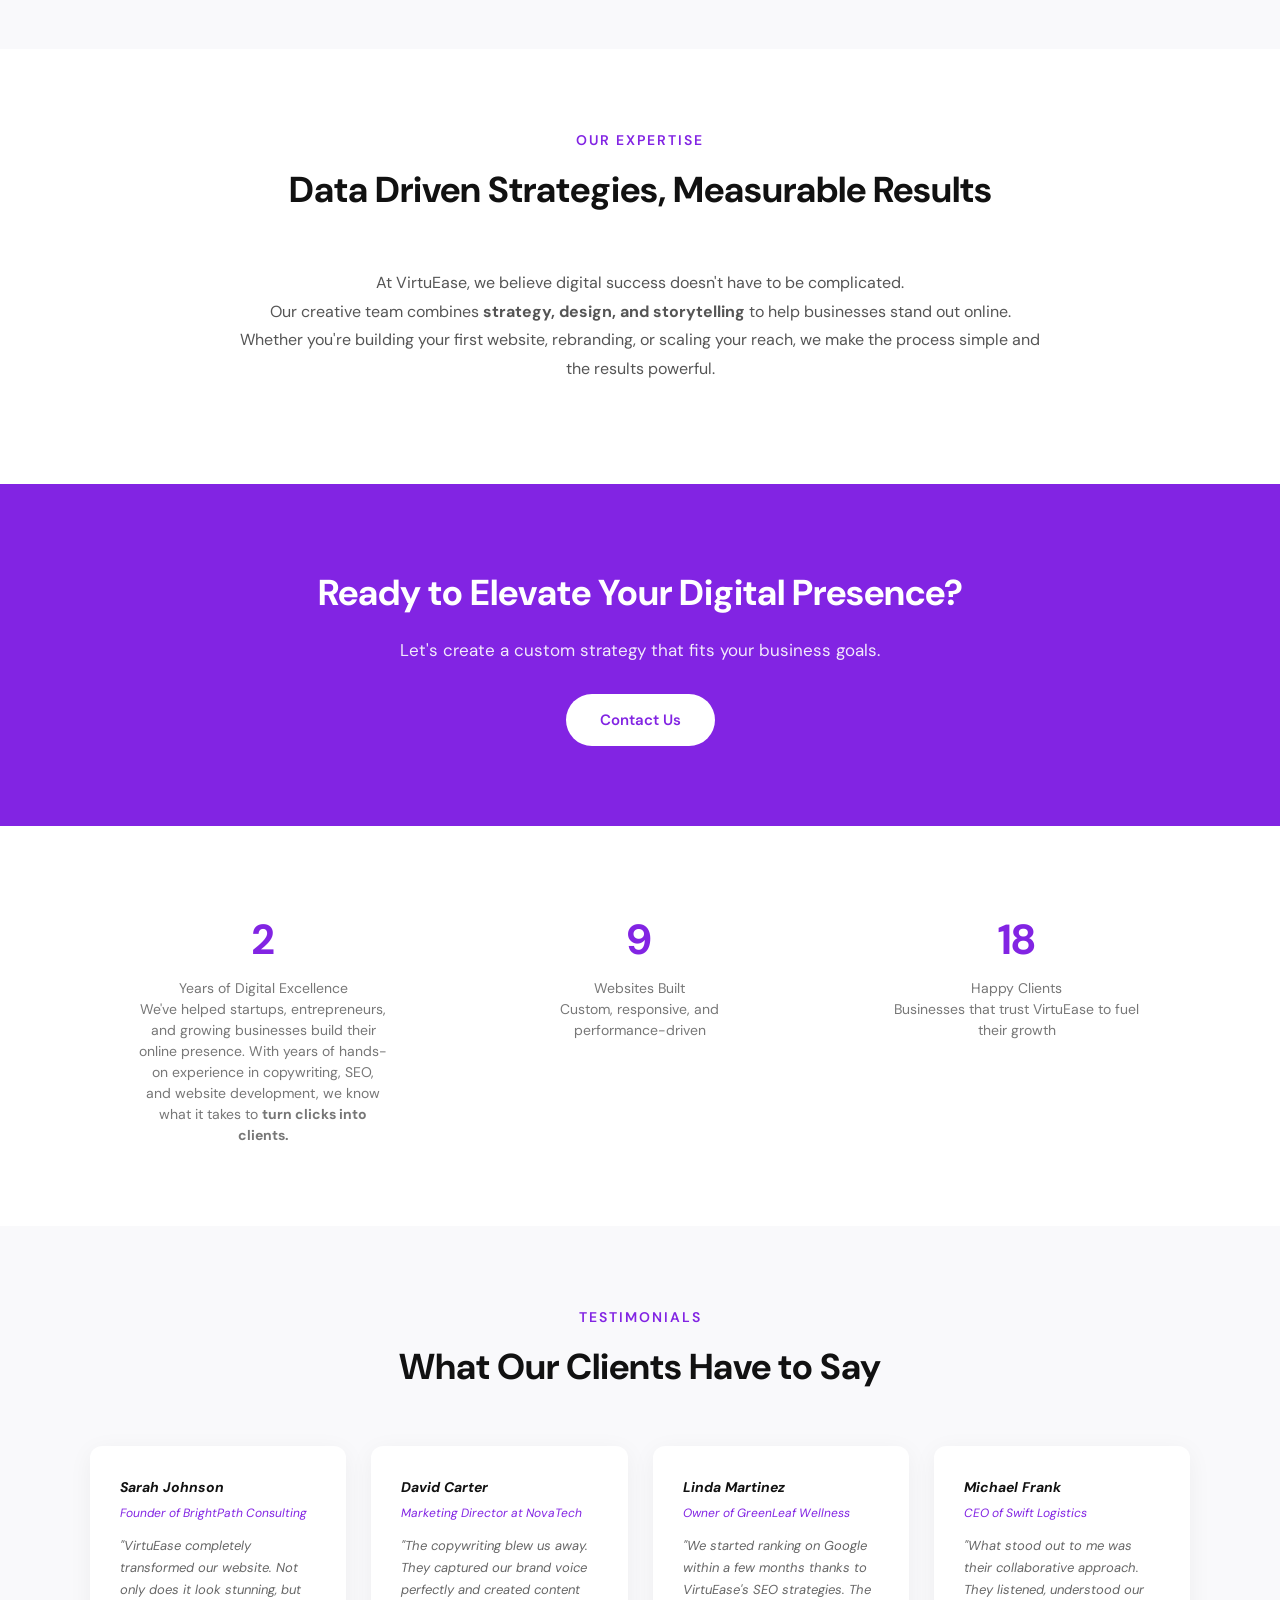
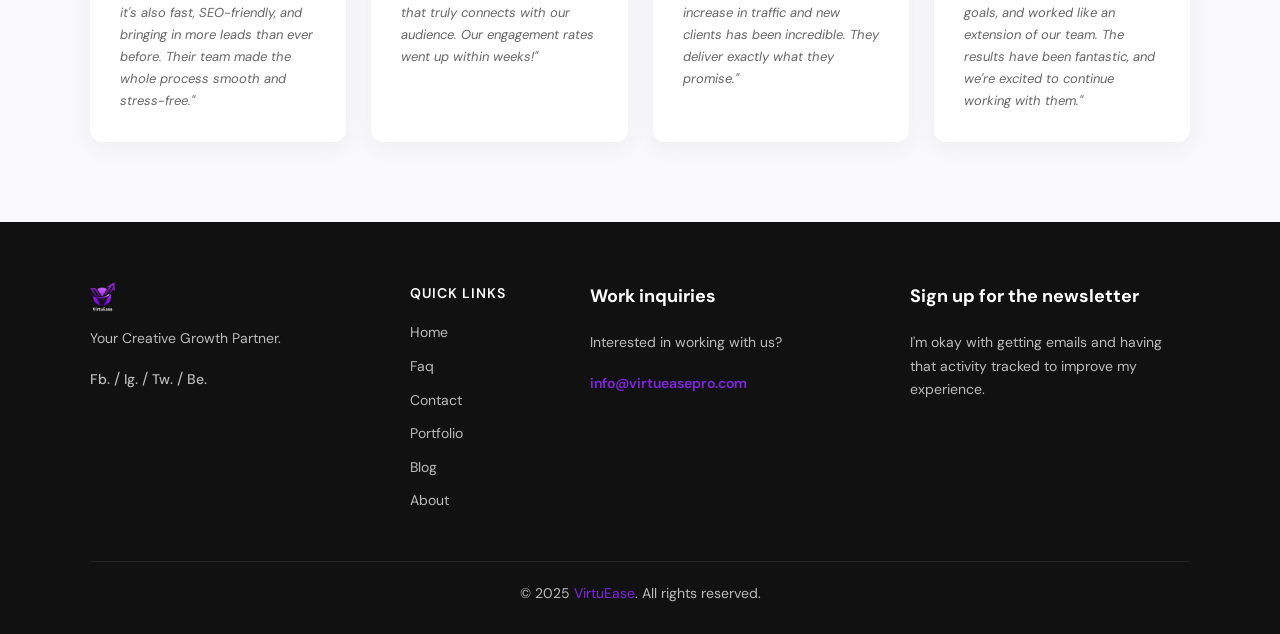
==== commit 2b372557: "Complete fresh rebuild matching original WordPress site exactly - simple clean design, no custom cur" ====
--- a/index.html
+++ b/index.html
@@ -1,330 +1,223 @@
 <!DOCTYPE html>
 <html lang="en">
 <head>
-    <meta charset="UTF-8">
-    <meta name="viewport" content="width=device-width, initial-scale=1.0">
-    <title>Creative Digital Growth Partner & SEO Agency | VirtuEase</title>
-    <meta name="description" content="All-in-one digital marketing for local trades. We build lead-generating websites, manage SEO & Google Business Profile, and create content that gets you customers.">
-
-    <link rel="icon" type="image/png" sizes="32x32" href="assets/images/favicon-32.png">
-    <link rel="icon" type="image/png" sizes="192x192" href="assets/images/favicon-192.png">
-    <link rel="apple-touch-icon" sizes="180x180" href="assets/images/favicon-180.png">
-
-    <link rel="stylesheet" href="assets/css/style.css">
-    <link rel="stylesheet" href="https://cdnjs.cloudflare.com/ajax/libs/font-awesome/6.5.1/css/all.min.css">
-
-    <meta property="og:title" content="Creative Digital Growth Partner & SEO Agency | VirtuEase">
-    <meta property="og:description" content="All-in-one digital marketing for local trades. We build lead-generating websites, manage SEO & Google Business Profile, and create content that gets you customers.">
-    <meta property="og:type" content="website">
-    <meta property="og:url" content="https://virtueasepro.com">
-    <meta property="og:image" content="assets/images/logo.png">
+  <meta charset="UTF-8">
+  <meta name="viewport" content="width=device-width, initial-scale=1.0">
+  <title>Creative Digital Growth Partner &amp; SEO Agency | VirtuEase</title>
+  <meta name="description" content="VirtuEase is your creative digital growth partner. We offer SEO, web development, content writing, and virtual assistant services to help your business grow.">
+  <link rel="preconnect" href="https://fonts.googleapis.com">
+  <link rel="preconnect" href="https://fonts.gstatic.com" crossorigin>
+  <link href="https://fonts.googleapis.com/css2?family=DM+Sans:opsz,wght@9..40,400;9..40,500;9..40,600;9..40,700&display=swap" rel="stylesheet">
+  <link rel="stylesheet" href="assets/css/style.css">
+  <link rel="icon" href="assets/images/favicon.ico">
 </head>
 <body>
 
-    <!-- Elements bar - Left side (scroll to top) -->
-    <ul class="elements-bar left">
-        <li>
-            <a href="#" class="scroll-top -undash -unlink -small-t vc_hidden-md vc_hidden-sm vc_hidden-xs">
-                <div class="scroll-top-bar">
-                    <div class="scroll-track"></div>
-                </div>
-                <div class="scroll-top-holder titles-typo">
-                    Scroll to top
-                </div>
-            </a>
-        </li>
-    </ul>
-
-    <!-- Elements bar - Right side (social) -->
-    <ul class="elements-bar right">
-        <li>
-            <div class="social-bar">
-                <ul class="social-bar-holder titles-typo -small-t -unlist vc_hidden-md">
-                    <li>
-                        <a href="https://www.facebook.com/share/176NPPnCwD/?mibextid=wwXIfr" target="_blank" rel="noopener noreferrer">
-                            <i class="fab fa-facebook-f"></i>
-                        </a>
-                    </li>
-                    <li>
-                        <a href="https://www.facebook.com/share/176NPPnCwD/?mibextid=wwXIfr" target="_blank" rel="noopener noreferrer">
-                            <i class="fab fa-instagram"></i>
-                        </a>
-                    </li>
-                    <li>
-                        <a href="https://www.facebook.com/share/176NPPnCwD/?mibextid=wwXIfr" target="_blank" rel="noopener noreferrer">
-                            <i class="fab fa-twitter"></i>
-                        </a>
-                    </li>
-                </ul>
-            </div>
-        </li>
-    </ul>
-
-    <!-- Custom cursor elements -->
-    <div class="circle-cursor circle-cursor-outer"></div>
-    <div class="circle-cursor circle-cursor-inner">
-        <svg width="21" height="21" viewBox="0 0 21 21" fill="none" xmlns="http://www.w3.org/2000/svg">
-            <path d="M2.06055 0H20.0605V18H17.0605V5.12155L2.12132 20.0608L0 17.9395L14.9395 3H2.06055V0Z"/>
-        </svg>
-    </div>
-
-    <header class="header">
-        <div class="container">
-            <a href="index.html" class="logo">
-                <img src="assets/images/logo.png" alt="VirtuEase Logo">
-            </a>
-
-            <nav class="nav">
-                <ul class="nav-list">
-                    <li class="nav-item"><a href="index.html" class="nav-link active">Home</a></li>
-                    <li class="nav-item"><a href="portfolio.html" class="nav-link">Portfolio</a></li>
-                    <li class="nav-item"><a href="faq.html" class="nav-link">FAQ</a></li>
-                    <li class="nav-item"><a href="blog.html" class="nav-link">Blog</a></li>
-                    <li class="nav-item"><a href="contact.html" class="nav-link">Contact Us</a></li>
-                    <li class="nav-item"><a href="about.html" class="nav-link">About Us</a></li>
-                    <li class="nav-item has-dropdown">
-                        <a href="#" class="nav-link">Services <i class="fas fa-chevron-down"></i></a>
-                        <ul class="dropdown">
-                            <li><a href="services.html#website-development">Website Development</a></li>
-                            <li><a href="services.html#seo-gbp">SEO & Google Business Profile Optimization</a></li>
-                            <li><a href="services.html#article-writing">Article and Blog Writing</a></li>
-                            <li><a href="services.html#virtual-assistant">Virtual Assistant</a></li>
-                        </ul>
-                    </li>
-                </ul>
-            </nav>
-
-            <a href="contact.html" class="btn btn-primary header-btn">Contact</a>
-
-            <button class="mobile-toggle" aria-label="Toggle menu">
-                <span class="hamburger"></span>
-            </button>
+<header class="header">
+  <div class="container">
+    <a href="/" class="logo">
+      <img src="assets/images/logo.png" alt="VirtuEase">
+    </a>
+    <button class="mobile-toggle" aria-label="Menu">
+      <span></span><span></span><span></span>
+    </button>
+    <nav class="nav">
+      <a href="/" class="nav-link">Home</a>
+      <a href="/portfolio" class="nav-link">Portfolio</a>
+      <a href="/faq" class="nav-link">Faq</a>
+      <a href="/blog" class="nav-link">Blog</a>
+      <a href="/contact" class="nav-link">Contact Us</a>
+      <a href="/about" class="nav-link">About Us</a>
+      <div class="has-dropdown">
+        <a href="#">Services</a>
+        <div class="dropdown-menu">
+          <a href="/website-development">Website Development</a>
+          <a href="/seo-google-business-profile-optimization">SEO &amp; Google Business Profile Optimization</a>
+          <a href="/article-and-blog-writing">Article and Blog Writing</a>
+          <a href="/virtual-assistant">Virtual Assistant</a>
         </div>
-    </header>
-
-    <main>
-        <section class="hero hero-with-bg">
-            <div class="container">
-                <div class="hero-content">
-                    <h1 class="hero-title">
-                        Get <span class="typing-text">Found</span>
-                    </h1>
-                    <p class="hero-subtitle">Grow Strong</p>
-                    <p class="hero-description">At VirtuEase, we blend creativity, strategy, and technology to help brands shine online. From words that sell to websites that work, we make your digital presence effortless.</p>
-                    <div class="hero-buttons">
-                        <a href="contact.html" class="btn btn-outline">Get Started</a>
-                        <a href="portfolio.html" class="btn btn-primary">Our Projects</a>
-                    </div>
-                </div>
-            </div>
-        </section>
-
-        <section class="why-choose-us">
-            <div class="container">
-                <div class="section-header">
-                    <h2 class="section-title">Why Choose Us</h2>
-                    <p class="section-subtitle">The VirtuEase Advantage</p>
-                </div>
-                <div class="cards-grid">
-                    <div class="card">
-                        <div class="card-icon"><i class="fas fa-bullseye"></i></div>
-                        <h3 class="card-title">Result-Oriented</h3>
-                        <p class="card-text">We don't believe in guesswork or vanity metrics. From SEO improvements to website performance, our focus is on strategies that bring tangible results.</p>
-                    </div>
-                    <div class="card">
-                        <div class="card-icon"><i class="fas fa-handshake"></i></div>
-                        <h3 class="card-title">Collaborative Approach</h3>
-                        <p class="card-text">We see every project as a partnership. That means listening closely to your goals, understanding your brand's personality, and working with you every step of the way. Your vision + our expertise = success.</p>
-                    </div>
-                    <div class="card">
-                        <div class="card-icon"><i class="fas fa-lightbulb"></i></div>
-                        <h3 class="card-title">Creative + Technical</h3>
-                        <p class="card-text">Some agencies lean creative. Others lean technical. At VirtuEase, we bring the best of both worlds. From compelling copy that speaks to your audience, to sleek websites optimized for speed and SEO — we strike the balance between innovation and performance.</p>
-                    </div>
-                    <div class="card">
-                        <div class="card-icon"><i class="fas fa-dollar-sign"></i></div>
-                        <h3 class="card-title">Cost-Effective Solutions</h3>
-                        <p class="card-text">We know that growing businesses need big results without breaking the bank. That's why we offer tailored packages that maximize value, ensuring you get premium quality services at a price that fits your budget.</p>
-                    </div>
-                </div>
-            </div>
-        </section>
-
-        <section class="services">
-            <div class="container">
-                <div class="section-header">
-                    <h2 class="section-title">Our Services</h2>
-                    <p class="section-subtitle">Your Success is our Mission</p>
-                </div>
-                <div class="cards-grid">
-                    <div class="card service-card">
-                        <div class="card-icon"><i class="fas fa-search"></i></div>
-                        <h3 class="card-title">SEO & Website Ranking</h3>
-                        <p class="card-text">Data-driven strategies that boost your website ranking and organic traffic</p>
-                    </div>
-                    <div class="card service-card">
-                        <div class="card-icon"><i class="fab fa-google"></i></div>
-                        <h3 class="card-title">Google Business Profile (GBP) Optimization</h3>
-                        <p class="card-text">Local SEO done right — optimize your profile to get more calls, visits, and customers.</p>
-                    </div>
-                    <div class="card service-card">
-                        <div class="card-icon"><i class="fas fa-code"></i></div>
-                        <h3 class="card-title">Website Development/Design</h3>
-                        <p class="card-text">Custom-built, mobile-friendly websites that showcase your brand and bring results</p>
-                    </div>
-                    <div class="card service-card">
-                        <div class="card-icon"><i class="fas fa-pen-fancy"></i></div>
-                        <h3 class="card-title">Article & Blog Writing</h3>
-                        <p class="card-text">SEO-friendly content that builds authority, boosts traffic, and keeps readers engaged.</p>
-                    </div>
-                </div>
-            </div>
-        </section>
-
-        <section class="expertise">
-            <div class="container">
-                <div class="section-header">
-                    <h2 class="section-title">Our Expertise</h2>
-                    <p class="section-subtitle">Data Driven Strategies, Measurable Results</p>
-                </div>
-                <div class="expertise-content">
-                    <p class="expertise-text">At VirtuEase, we believe digital success doesn't have to be complicated. Our creative team combines strategy, design, and storytelling to help businesses stand out online. Whether you're building your first website, rebranding, or scaling your reach, we make the process simple and the results powerful.</p>
-                    <a href="contact.html" class="btn btn-primary">Contact Us</a>
-                </div>
-            </div>
-        </section>
-
-        <section class="stats">
-            <div class="container">
-                <div class="stats-grid">
-                    <div class="stat-item">
-                        <h3 class="stat-number">10+</h3>
-                        <h4 class="stat-title">Years of Digital Excellence</h4>
-                        <p class="stat-text">We've helped startups, entrepreneurs, and growing businesses build their online presence. With years of hands-on experience in copywriting, SEO, and website development, we know what it takes to turn clicks into clients.</p>
-                    </div>
-                    <div class="stat-item">
-                        <h3 class="stat-number">50+</h3>
-                        <h4 class="stat-title">Websites Built</h4>
-                        <p class="stat-text">Custom, responsive, and performance-driven websites that convert</p>
-                    </div>
-                    <div class="stat-item">
-                        <h3 class="stat-number">200+</h3>
-                        <h4 class="stat-title">Happy Clients</h4>
-                        <p class="stat-text">Businesses that trust VirtuEase to fuel their growth</p>
-                    </div>
-                </div>
-            </div>
-        </section>
-
-        <section class="testimonials">
-            <div class="container">
-                <div class="section-header">
-                    <h2 class="section-title">Testimonials</h2>
-                    <p class="section-subtitle">What Our Clients Have to Say</p>
-                </div>
-                <div class="cards-grid">
-                    <div class="card testimonial-card">
-                        <div class="stars">
-                            <i class="fas fa-star"></i>
-                            <i class="fas fa-star"></i>
-                            <i class="fas fa-star"></i>
-                            <i class="fas fa-star"></i>
-                            <i class="fas fa-star"></i>
-                        </div>
-                        <p class="card-text">"VirtuEase completely transformed our website. Not only does it look stunning, but it's also fast, SEO-friendly, and bringing in more leads than ever before. Their team made the whole process smooth and stress-free"</p>
-                        <div class="testimonial-author">
-                            <h4 class="author-name">Sarah Johnson</h4>
-                            <p class="author-role">Founder of BrightPath Consulting</p>
-                        </div>
-                    </div>
-                    <div class="card testimonial-card">
-                        <div class="stars">
-                            <i class="fas fa-star"></i>
-                            <i class="fas fa-star"></i>
-                            <i class="fas fa-star"></i>
-                            <i class="fas fa-star"></i>
-                            <i class="fas fa-star"></i>
-                        </div>
-                        <p class="card-text">"The copywriting blew us away. They captured our brand voice perfectly and created content that truly connects with our audience. Our engagement rates went up within weeks!"</p>
-                        <div class="testimonial-author">
-                            <h4 class="author-name">David Carter</h4>
-                            <p class="author-role">Marketing Director at NovaTech</p>
-                        </div>
-                    </div>
-                    <div class="card testimonial-card">
-                        <div class="stars">
-                            <i class="fas fa-star"></i>
-                            <i class="fas fa-star"></i>
-                            <i class="fas fa-star"></i>
-                            <i class="fas fa-star"></i>
-                            <i class="fas fa-star"></i>
-                        </div>
-                        <p class="card-text">"We started ranking on Google within a few months thanks to VirtuEase's SEO strategies. The increase in traffic and new clients has been incredible. They deliver exactly what they promise"</p>
-                        <div class="testimonial-author">
-                            <h4 class="author-name">Linda Martinez</h4>
-                            <p class="author-role">Owner of GreenLeaf Wellness</p>
-                        </div>
-                    </div>
-                    <div class="card testimonial-card">
-                        <div class="stars">
-                            <i class="fas fa-star"></i>
-                            <i class="fas fa-star"></i>
-                            <i class="fas fa-star"></i>
-                            <i class="fas fa-star"></i>
-                            <i class="fas fa-star"></i>
-                        </div>
-                        <p class="card-text">"What stood out to me was their collaborative approach. They listened, understood our goals, and worked like an extension of our team. The results have been fantastic, and we're excited to continue working with them"</p>
-                        <div class="testimonial-author">
-                            <h4 class="author-name">Michael Frank</h4>
-                            <p class="author-role">CEO of Swift Logistics</p>
-                        </div>
-                    </div>
-                </div>
-            </div>
-        </section>
-
-    </main>
-
-    <footer class="footer">
-        <div class="container">
-            <div class="footer-grid">
-                <div class="footer-brand">
-                    <img src="assets/images/logo.png" alt="VirtuEase Logo" class="footer-logo">
-                    <h3 class="footer-title">VirtuEase</h3>
-                    <p class="footer-tagline">Your Creative Growth Partner</p>
-                </div>
-                <div class="footer-links">
-                    <h4>Quick Links</h4>
-                    <ul>
-                        <li><a href="index.html">Home</a></li>
-                        <li><a href="faq.html">FAQ</a></li>
-                        <li><a href="contact.html">Contact</a></li>
-                        <li><a href="portfolio.html">Portfolio</a></li>
-                        <li><a href="blog.html">Blog</a></li>
-                        <li><a href="services.html">Services</a></li>
-                        <li><a href="about.html">About</a></li>
-                    </ul>
-                </div>
-                <div class="footer-contact">
-                    <h4>Work Inquiries</h4>
-                    <p>Interested in working with us?</p>
-                    <a href="mailto:info@virtueasepro.com" class="footer-email">info@virtueasepro.com</a>
-                </div>
-                <div class="footer-social">
-                    <h4>Follow Us</h4>
-                    <div class="social-links">
-                        <a href="https://www.facebook.com/share/176NPPnCwD/?mibextid=wwXIfr" target="_blank" rel="noopener noreferrer"><i class="fab fa-facebook-f"></i></a>
-                        <a href="https://www.facebook.com/share/176NPPnCwD/?mibextid=wwXIfr" target="_blank" rel="noopener noreferrer"><i class="fab fa-instagram"></i></a>
-                        <a href="https://www.facebook.com/share/176NPPnCwD/?mibextid=wwXIfr" target="_blank" rel="noopener noreferrer"><i class="fab fa-twitter"></i></a>
-                    </div>
-                </div>
-            </div>
-            <div class="footer-bottom">
-                <p>&copy; 2025 VirtuEase. All rights reserved.</p>
-            </div>
+      </div>
+    </nav>
+  </div>
+</header>
+
+<section class="hero-section">
+  <div class="container">
+    <h1>Get <strong>Found</strong> <strong>Chosen</strong></h1>
+    <p>At VirtuEase, we blend creativity, strategy, and technology to help brands shine online. From words that sell to websites that work, we make your digital presence effortless.</p>
+    <div class="hero-buttons">
+      <a href="/contact" class="btn btn-primary">Get Started</a>
+      <a href="/portfolio" class="btn btn-outline">Our Projects</a>
+    </div>
+  </div>
+</section>
+
+<section class="section">
+  <div class="container">
+    <div class="section-title">
+      <p class="subtitle">Why Choose Us</p>
+      <h2>The VirtuEase Advantage</h2>
+    </div>
+    <div class="why-grid">
+      <div class="why-card">
+        <h3>Result-Oriented</h3>
+        <p>We don't believe in guesswork or vanity metrics. From SEO improvements to website performance, our focus is on strategies that bring tangible results.</p>
+      </div>
+      <div class="why-card">
+        <h3>Collaborative Approach</h3>
+        <p>We see every project as a partnership. That means listening closely to your goals, understanding your brand's personality, and working with you every step of the way. Your vision + our expertise = success.</p>
+      </div>
+      <div class="why-card">
+        <h3>Creative + Technical</h3>
+        <p>Some agencies lean creative. Others lean technical. At VirtuEase, we bring the best of both worlds. From compelling copy that speaks to your audience, to sleek websites optimized for speed and SEO — we strike the balance between innovation and performance.</p>
+      </div>
+      <div class="why-card">
+        <h3>Cost-Effective Solutions</h3>
+        <p>We know that growing businesses need big results without breaking the bank. That's why we offer tailored packages that maximize value, ensuring you get premium quality services at a price that fits your budget.</p>
+      </div>
+    </div>
+  </div>
+</section>
+
+<section class="section section-alt">
+  <div class="container">
+    <div class="section-title">
+      <p class="subtitle">Our Services</p>
+      <h2>Your Success is our Mission</h2>
+    </div>
+    <div class="services-grid">
+      <div class="service-card">
+        <h4>SEO &amp; Website Ranking</h4>
+        <p>Data-driven strategies that boost your website ranking and organic traffic</p>
+      </div>
+      <div class="service-card">
+        <h4>Google Business Profile (GBP) Optimization</h4>
+        <p>Local SEO done right — optimize your profile to get more calls, visits, and customers.</p>
+      </div>
+      <div class="service-card">
+        <h4>Website Development/Design</h4>
+        <p>Custom-built, mobile-friendly websites that showcase your brand and bring results</p>
+      </div>
+      <div class="service-card">
+        <h4>Article &amp; Blog Writing</h4>
+        <p>SEO-friendly content that builds authority, boosts traffic, and keeps readers engaged.</p>
+      </div>
+    </div>
+  </div>
+</section>
+
+<section class="section">
+  <div class="container">
+    <div class="section-title">
+      <p class="subtitle">Our Expertise</p>
+      <h2>Data Driven Strategies, Measurable Results</h2>
+    </div>
+    <div class="expertise-content">
+      <p>At VirtuEase, we believe digital success doesn't have to be complicated.<br>Our creative team combines <strong>strategy, design, and storytelling</strong> to help businesses stand out online. Whether you're building your first website, rebranding, or scaling your reach, we make the process simple and the results powerful.</p>
+    </div>
+  </div>
+</section>
+
+<section class="cta-section">
+  <div class="container">
+    <h2>Ready to Elevate Your Digital Presence?</h2>
+    <p>Let's create a custom strategy that fits your business goals.</p>
+    <a href="/contact" class="btn btn-primary">Contact Us</a>
+  </div>
+</section>
+
+<section class="section">
+  <div class="container">
+    <div class="stats-grid">
+      <div class="stat-item">
+        <h3><span class="stat-number" data-target="3">0</span></h3>
+        <p class="stat-label">Years of Digital Excellence<br>We've helped startups, entrepreneurs, and growing businesses build their online presence. With years of hands-on experience in copywriting, SEO, and website development, we know what it takes to <strong>turn clicks into clients.</strong></p>
+      </div>
+      <div class="stat-item">
+        <h3><span class="stat-number" data-target="10">0</span></h3>
+        <p class="stat-label">Websites Built<br>Custom, responsive, and performance-driven</p>
+      </div>
+      <div class="stat-item">
+        <h3><span class="stat-number" data-target="20">0</span></h3>
+        <p class="stat-label">Happy Clients<br>Businesses that trust VirtuEase to fuel their growth</p>
+      </div>
+    </div>
+  </div>
+</section>
+
+<section class="section section-alt">
+  <div class="container">
+    <div class="section-title">
+      <p class="subtitle">Testimonials</p>
+      <h2>What Our Clients Have to Say</h2>
+    </div>
+    <div class="testimonials-grid">
+      <div class="testimonial-card">
+        <p class="name">Sarah Johnson</p>
+        <p class="title">Founder of BrightPath Consulting</p>
+        <p>"VirtuEase completely transformed our website. Not only does it look stunning, but it's also fast, SEO-friendly, and bringing in more leads than ever before. Their team made the whole process smooth and stress-free."</p>
+      </div>
+      <div class="testimonial-card">
+        <p class="name">David Carter</p>
+        <p class="title">Marketing Director at NovaTech</p>
+        <p>"The copywriting blew us away. They captured our brand voice perfectly and created content that truly connects with our audience. Our engagement rates went up within weeks!"</p>
+      </div>
+      <div class="testimonial-card">
+        <p class="name">Linda Martinez</p>
+        <p class="title">Owner of GreenLeaf Wellness</p>
+        <p>"We started ranking on Google within a few months thanks to VirtuEase's SEO strategies. The increase in traffic and new clients has been incredible. They deliver exactly what they promise."</p>
+      </div>
+      <div class="testimonial-card">
+        <p class="name">Michael Frank</p>
+        <p class="title">CEO of Swift Logistics</p>
+        <p>"What stood out to me was their collaborative approach. They listened, understood our goals, and worked like an extension of our team. The results have been fantastic, and we're excited to continue working with them."</p>
+      </div>
+    </div>
+  </div>
+</section>
+
+<footer class="footer">
+  <div class="container">
+    <div class="footer-grid">
+      <div>
+        <a href="/"><img src="assets/images/logo.png" alt="VirtuEase" style="height:30px;margin-bottom:15px;"></a>
+        <p>Your Creative Growth Partner.</p>
+        <div class="social">
+          <a href="https://www.facebook.com/share/176NPPnCwD/?mibextid=wwXIfr" target="_blank">Fb.</a> /
+          <a href="https://www.facebook.com/share/176NPPnCwD/?mibextid=wwXIfr" target="_blank">Ig.</a> /
+          <a href="https://www.facebook.com/share/176NPPnCwD/?mibextid=wwXIfr" target="_blank">Tw.</a> /
+          <a href="https://www.facebook.com/share/176NPPnCwD/?mibextid=wwXIfr" target="_blank">Be.</a>
         </div>
-    </footer>
-
-    <script src="assets/js/main.js"></script>
+      </div>
+      <div>
+        <h4>Quick Links</h4>
+        <ul class="quick-links">
+          <li><a href="/">Home</a></li>
+          <li><a href="/faq">Faq</a></li>
+          <li><a href="/contact">Contact</a></li>
+          <li><a href="/portfolio">Portfolio</a></li>
+          <li><a href="/blog">Blog</a></li>
+          <li><a href="/about">About</a></li>
+        </ul>
+      </div>
+      <div>
+        <h3>Work inquiries</h3>
+        <p>Interested in working with us?</p>
+        <a href="mailto:info@virtueasepro.com" style="color:#8224e3;font-weight:600;">info@virtueasepro.com</a>
+      </div>
+      <div>
+        <h3>Sign up for the newsletter</h3>
+        <p>I'm okay with getting emails and having that activity tracked to improve my experience.</p>
+      </div>
+    </div>
+    <div class="footer-bottom">
+      &copy; 2025 <a href="/">VirtuEase</a>. All rights reserved.
+    </div>
+  </div>
+</footer>
+
+<button class="scroll-top" aria-label="Scroll to top">&#8593;</button>
+
+<script src="assets/js/main.js"></script>
 </body>
-</html>+</html>
--- a/assets/css/style.css
+++ b/assets/css/style.css
@@ -1,34 +1,20 @@
-@import url('https://fonts.googleapis.com/css2?family=DM+Sans:ital,opsz,wght@0,9..40,100..1000;1,9..40,100..1000&display=swap');
-
 * {
   margin: 0;
   padding: 0;
   box-sizing: border-box;
 }
 
-html {
-  scroll-behavior: smooth;
-  font-size: 16px;
-  -webkit-font-smoothing: antialiased;
-}
-
 body {
   font-family: 'DM Sans', sans-serif;
-  font-weight: 400;
+  color: #333;
   line-height: 1.6;
-  color: #ffffff;
-  background-color: #000000;
   overflow-x: hidden;
-}
-
-ul, ol {
-  list-style: none;
 }
 
 a {
   text-decoration: none;
   color: inherit;
-  transition: all 0.3s ease;
+  transition: .3s;
 }
 
 img {
@@ -37,2345 +23,1001 @@
   display: block;
 }
 
-button {
-  font-family: inherit;
-  cursor: pointer;
-  border: none;
-  outline: none;
-}
-
-input, textarea {
-  font-family: inherit;
-  outline: none;
-  border: none;
-}
-
-:root {
-  --primary: #8224e3;
-  --primary-hover: #9344e2;
-  --bg-body: #000000;
-  --bg-footer: #0e0019;
-  --bg-header: #000000;
-  --bg-card: linear-gradient(180deg, #390D61 0%, #000000 100%);
-  --text-white: #ffffff;
-  --text-gray: #a0a0a0;
-  --text-light-gray: #c0c0c0;
-  --border-radius: 8px;
-  --container-max: 1344px;
-  --container-padding: 20px;
-  --transition: all 0.3s ease;
-}
-
-h1, h2, h3, h4, h5, h6 {
-  font-weight: 700;
-  line-height: 1.2;
-  color: var(--text-white);
-}
-
-h1 { font-size: clamp(2.5rem, 6vw, 4.5rem); letter-spacing: -0.02em; }
-h2 { font-size: clamp(2rem, 4vw, 3rem); letter-spacing: -0.01em; }
-h3 { font-size: clamp(1.3rem, 2.5vw, 1.75rem); font-weight: 600; }
-h4 { font-size: 1.25rem; font-weight: 600; }
-h5 { font-size: 1.1rem; font-weight: 600; }
-
-p {
-  font-size: 1rem;
-  color: var(--text-gray);
-  line-height: 1.7;
-}
-
-a:hover { color: var(--primary-hover); }
-
-/* ============================================
-   CONTAINER
-   ============================================ */
+ul { list-style: none; }
 
 .container {
-  width: 100%;
-  max-width: var(--container-max);
+  max-width: 1140px;
   margin: 0 auto;
-  padding: 0 var(--container-padding);
-}
-
-/* ============================================
-   ELEMENTS BAR (Scroll to top, Social)
-   ============================================ */
-
-.elements-bar {
-  position: fixed;
-  left: 20px;
-  z-index: 1001;
-  display: flex;
-  flex-direction: column;
-  gap: 15px;
-  padding: 15px 0;
-}
-
-.elements-bar.left {
-  top: 50%;
-  transform: translateY(-50%);
-  background: rgba(15, 15, 15, 0.8);
-  border: 1px solid rgba(255, 255, 255, 0.06);
-  border-radius: 60px;
-  backdrop-filter: blur(10px);
-  padding: 20px 12px;
-}
-
-.elements-bar.right {
-  right: 20px;
-  top: 50%;
-  transform: translateY(-50%);
-  background: rgba(15, 15, 15, 0.8);
-  border: 1px solid rgba(255, 255, 255, 0.06);
-  border-radius: 60px;
-  backdrop-filter: blur(10px);
-  padding: 20px 12px;
-}
-
-.elements-bar li {
-  width: 40px;
-  height: 40px;
-  display: flex;
-  align-items: center;
-  justify-content: center;
-}
-
-.elements-bar a {
-  width: 40px;
-  height: 40px;
-  display: flex;
-  align-items: center;
-  justify-content: center;
-  border-radius: 50%;
-  border: 1px solid rgba(255, 255, 255, 0.1);
-  color: var(--text-gray);
-  transition: all 0.3s ease;
-}
-
-.elements-bar a:hover {
-  background: var(--primary);
-  border-color: var(--primary);
-  transform: translateY(-3px);
-  color: var(--text-white);
-}
-
-.elements-bar a i {
-  font-size: 1rem;
-}
-
-/* Scroll to top button */
-.scroll-top {
-  display: flex;
-  flex-direction: column;
-  align-items: center;
-  gap: 8px;
-}
-
-.scroll-top-bar {
-  width: 2px;
-  height: 40px;
-  background: rgba(255, 255, 255, 0.2);
-  border-radius: 2px;
-  position: relative;
-  overflow: hidden;
-}
-
-.scroll-track {
-  position: absolute;
-  top: 0;
-  left: 0;
-  width: 100%;
-  height: 100%;
-  background: var(--primary);
-  transform-origin: top;
-  transform: scaleY(0);
-  transition: transform 0.1s ease;
-}
-
-.scroll-track.active {
-  transform: scaleY(1);
-}
-
-.scroll-top-holder {
-  font-size: 0.7rem;
-  color: var(--text-gray);
-  white-space: nowrap;
-  transform: rotate(-90deg);
-  letter-spacing: 1px;
-  font-weight: 500;
-}
-
-/* Social bar */
-.social-bar-holder {
-  display: flex;
-  flex-direction: column;
-  gap: 12px;
-}
-
-/* ============================================
-   CUSTOM CURSOR
-   ============================================ */
-
-.circle-cursor {
-  position: fixed;
-  top: 0;
-  left: 0;
-  width: 30px;
-  height: 30px;
-  border: 1px solid var(--primary);
-  border-radius: 50%;
-  pointer-events: none;
-  z-index: 9999;
-  transform: translate(-50%, -50%);
-  transition: width 0.3s, height 0.3s, background-color 0.3s, border-color 0.3s;
-}
-
-.circle-cursor-inner {
-  position: fixed;
-  top: 0;
-  left: 0;
-  width: 6px;
-  height: 6px;
-  background: var(--primary);
-  border-radius: 50%;
-  pointer-events: none;
-  z-index: 10000;
-  transform: translate(-50%, -50%);
-}
-
-/* Cursor states */
-.circle-cursor.hover {
-  width: 60px;
-  height: 60px;
-  background: rgba(130, 36, 227, 0.1);
-  border-color: rgba(130, 36, 227, 0.5);
-}
-
-.circle-cursor.dragging {
-  width: 40px;
-  height: 40px;
-  background: rgba(255, 255, 255, 0.2);
-  border-color: #ffffff;
-}
-
-/* ============================================
-   HEADER
-   ============================================ */
-
+  padding: 0 20px;
+}
+
+/* ===== HEADER ===== */
 .header {
   position: fixed;
   top: 0;
   left: 0;
   width: 100%;
-  z-index: 1000;
-  background-color: var(--bg-header);
-  transition: all 0.4s ease;
-  border-bottom: 1px solid rgba(255, 255, 255, 0.06);
+  z-index: 100;
   padding: 15px 0;
-}
-
-.header-wrap {
+  background: #fff;
+  border-bottom: 1px solid transparent;
+  transition: .3s;
+}
+
+.header.scrolled {
+  box-shadow: 0 2px 20px rgba(0,0,0,.08);
+}
+
+.header .container {
   display: flex;
   align-items: center;
   justify-content: space-between;
 }
 
-.header-wrap-inner {
-  display: flex;
-  align-items: center;
-  justify-content: space-between;
-  width: 100%;
-}
-
-.left-part, .right-part {
-  display: flex;
-  align-items: center;
-}
-
-.branding {
-  margin-right: 40px;
-}
-
 .logo img {
-  height: 50px;
-  width: auto;
-  transition: transform 0.3s ease;
-}
-
-.logo img:hover {
-  transform: scale(1.05);
-}
-
-.logo-mobile, .logo-sticky, .logo-sticky-mobile, .logo-dynamic {
-  display: none;
-}
-
-/* Navigation */
+  height: 30px;
+}
+
 .nav {
   display: flex;
   align-items: center;
-  margin-right: 30px;
-}
-
-.nav-list {
-  display: flex;
-  align-items: center;
-  gap: 32px;
-  margin: 0;
-}
-
-.nav-item {
-  position: relative;
-}
-
-.nav-link {
-  font-size: 0.95rem;
+  gap: 30px;
+}
+
+.nav a {
+  font-size: 14px;
   font-weight: 500;
-  color: var(--text-light-gray);
-  transition: all 0.3s ease;
-  display: inline-block;
-  padding: 8px 0;
-  position: relative;
-}
-
-.nav-link:hover,
-.nav-link.active {
-  color: var(--text-white);
-}
-
-.nav-link::after {
-  content: '';
-  position: absolute;
-  bottom: -4px;
-  left: 0;
-  width: 0;
-  height: 2px;
-  background-color: var(--primary);
-  transition: width 0.3s ease;
-}
-
-.nav-link:hover::after,
-.nav-link.active::after {
-  width: 100%;
-}
-
-/* Dropdown */
+  color: #333;
+  text-transform: uppercase;
+  letter-spacing: .5px;
+}
+
+.nav a:hover { color: #8224e3; }
+
 .has-dropdown {
   position: relative;
 }
 
-.dropdown {
+.has-dropdown > a::after {
+  content: ' ▾';
+  font-size: 10px;
+}
+
+.dropdown-menu {
   position: absolute;
   top: 100%;
   left: 0;
+  background: #fff;
   min-width: 280px;
-  background: #111;
-  border: 1px solid rgba(255, 255, 255, 0.08);
-  border-radius: var(--border-radius);
-  padding: 12px 0;
+  box-shadow: 0 10px 40px rgba(0,0,0,.1);
   opacity: 0;
   visibility: hidden;
   transform: translateY(10px);
-  transition: all 0.3s ease;
-  z-index: 1001;
-  margin-top: 10px;
-}
-
-.has-dropdown:hover .dropdown {
+  transition: .3s;
+  z-index: 200;
+  padding: 10px 0;
+}
+
+.has-dropdown.open .dropdown-menu,
+.has-dropdown:hover .dropdown-menu {
   opacity: 1;
   visibility: visible;
   transform: translateY(0);
 }
 
-.dropdown li a {
+.dropdown-menu a {
   display: block;
   padding: 10px 20px;
-  font-size: 0.9rem;
-  color: var(--text-gray);
-  transition: all 0.3s ease;
-}
-
-.dropdown li a:hover {
-  background: rgba(130, 36, 227, 0.1);
-  color: var(--text-white);
-  padding-left: 24px;
-}
-
-/* Header Button */
-.header-btn {
-  padding: 10px 28px;
-  font-size: 0.9rem;
-  margin-left: 20px;
-}
-
-/* Mobile Toggle */
+  text-transform: none;
+  font-size: 14px;
+  color: #555;
+  border-left: 3px solid transparent;
+}
+
+.dropdown-menu a:hover {
+  color: #8224e3;
+  border-left-color: #8224e3;
+  background: #fafafa;
+}
+
 .mobile-toggle {
   display: none;
+  flex-direction: column;
+  gap: 5px;
+  cursor: pointer;
+  padding: 5px;
   background: none;
-  padding: 5px;
-  z-index: 1001;
-}
-
-.hamburger {
+  border: none;
+}
+
+.mobile-toggle span {
   display: block;
-  width: 26px;
+  width: 25px;
   height: 2px;
-  background-color: var(--text-white);
+  background: #333;
+  transition: .3s;
+}
+
+.mobile-toggle.active span:nth-child(1) {
+  transform: rotate(45deg) translate(5px,5px);
+}
+
+.mobile-toggle.active span:nth-child(2) {
+  opacity: 0;
+}
+
+.mobile-toggle.active span:nth-child(3) {
+  transform: rotate(-45deg) translate(5px,-5px);
+}
+
+/* ===== HERO ===== */
+.page-hero {
+  padding: 140px 0 60px;
+  text-align: center;
+  background: #f9f9fb;
+}
+
+.page-hero h1 {
+  font-size: 48px;
+  font-weight: 700;
+  color: #111;
+  margin-bottom: 10px;
+}
+
+.page-hero p {
+  font-size: 18px;
+  color: #666;
+}
+
+.hero-section {
+  padding: 160px 0 100px;
+  text-align: center;
+  background: linear-gradient(135deg, #f5f0ff 0%, #f9f9fb 100%);
+}
+
+.hero-section h1 {
+  font-size: 52px;
+  font-weight: 700;
+  color: #111;
+  margin-bottom: 15px;
+  line-height: 1.2;
+}
+
+.hero-section h1 strong {
+  color: #8224e3;
+}
+
+.hero-section p {
+  font-size: 18px;
+  color: #555;
+  max-width: 700px;
+  margin: 0 auto 30px;
+}
+
+.hero-buttons {
+  display: flex;
+  gap: 15px;
+  justify-content: center;
+  flex-wrap: wrap;
+}
+
+.btn {
+  display: inline-block;
+  padding: 14px 34px;
+  border-radius: 30px;
+  font-size: 15px;
+  font-weight: 600;
+  cursor: pointer;
+  transition: .3s;
+  border: none;
+}
+
+.btn-primary {
+  background: #8224e3;
+  color: #fff;
+}
+
+.btn-primary:hover {
+  background: #6a1cba;
+  transform: translateY(-2px);
+}
+
+.btn-outline {
+  background: transparent;
+  color: #8224e3;
+  border: 2px solid #8224e3;
+}
+
+.btn-outline:hover {
+  background: #8224e3;
+  color: #fff;
+}
+
+/* ===== SECTIONS ===== */
+.section {
+  padding: 80px 0;
+}
+
+.section-alt {
+  background: #f9f9fb;
+}
+
+.section-title {
+  text-align: center;
+  margin-bottom: 50px;
+}
+
+.section-title h2 {
+  font-size: 36px;
+  font-weight: 700;
+  color: #111;
+  margin-bottom: 8px;
+}
+
+.section-title p {
+  font-size: 17px;
+  color: #777;
+}
+
+.section-title .subtitle {
+  font-size: 14px;
+  color: #8224e3;
+  font-weight: 600;
+  text-transform: uppercase;
+  letter-spacing: 2px;
+  margin-bottom: 10px;
+}
+
+/* ===== WHY CHOOSE US CARDS ===== */
+.why-grid {
+  display: grid;
+  grid-template-columns: repeat(4, 1fr);
+  gap: 30px;
+}
+
+.why-card {
+  background: #fff;
+  padding: 35px 25px;
+  border-radius: 12px;
+  box-shadow: 0 5px 25px rgba(0,0,0,.05);
+  transition: .3s;
+  text-align: center;
+}
+
+.why-card:hover {
+  transform: translateY(-5px);
+  box-shadow: 0 10px 35px rgba(0,0,0,.1);
+}
+
+.why-card h3 {
+  font-size: 18px;
+  font-weight: 700;
+  color: #111;
+  margin-bottom: 12px;
+}
+
+.why-card p {
+  font-size: 14px;
+  color: #666;
+  line-height: 1.7;
+}
+
+/* ===== SERVICES SECTION (HOME) ===== */
+.services-grid {
+  display: grid;
+  grid-template-columns: repeat(4, 1fr);
+  gap: 25px;
+}
+
+.service-card {
+  background: #fff;
+  padding: 35px 20px;
+  border-radius: 12px;
+  box-shadow: 0 5px 25px rgba(0,0,0,.05);
+  text-align: center;
+  transition: .3s;
+}
+
+.service-card:hover {
+  transform: translateY(-5px);
+  box-shadow: 0 10px 35px rgba(0,0,0,.1);
+}
+
+.service-card h4 {
+  font-size: 15px;
+  font-weight: 600;
+  color: #111;
+  margin-bottom: 10px;
+}
+
+.service-card p {
+  font-size: 13px;
+  color: #777;
+  line-height: 1.6;
+}
+
+/* ===== EXPERTISE ===== */
+.expertise-content {
+  max-width: 800px;
+  margin: 0 auto;
+  text-align: center;
+}
+
+.expertise-content p {
+  font-size: 16px;
+  color: #555;
+  line-height: 1.8;
+  margin-bottom: 20px;
+}
+
+/* ===== CTA ===== */
+.cta-section {
+  background: #8224e3;
+  padding: 80px 0;
+  text-align: center;
+  color: #fff;
+}
+
+.cta-section h2 {
+  font-size: 36px;
+  font-weight: 700;
+  margin-bottom: 15px;
+}
+
+.cta-section p {
+  font-size: 17px;
+  opacity: .9;
+  margin-bottom: 30px;
+  max-width: 600px;
+  margin-left: auto;
+  margin-right: auto;
+}
+
+.cta-section .btn-primary {
+  background: #fff;
+  color: #8224e3;
+}
+
+.cta-section .btn-primary:hover {
+  background: #f0f0f0;
+  transform: translateY(-2px);
+}
+
+/* ===== STATS ===== */
+.stats-grid {
+  display: grid;
+  grid-template-columns: repeat(3, 1fr);
+  gap: 30px;
+  text-align: center;
+}
+
+.stat-item h3 {
+  font-size: 42px;
+  font-weight: 700;
+  color: #8224e3;
+  margin-bottom: 5px;
+}
+
+.stat-item .stat-label {
+  font-size: 14px;
+  color: #777;
+  max-width: 250px;
+  margin: 0 auto;
+  line-height: 1.5;
+}
+
+/* ===== TESTIMONIALS ===== */
+.testimonials-grid {
+  display: grid;
+  grid-template-columns: repeat(4, 1fr);
+  gap: 25px;
+}
+
+.testimonial-card {
+  background: #fff;
+  padding: 30px;
+  border-radius: 12px;
+  box-shadow: 0 5px 25px rgba(0,0,0,.05);
+}
+
+.testimonial-card .name {
+  font-weight: 700;
+  color: #111;
+  margin-bottom: 3px;
+  font-size: 14px;
+}
+
+.testimonial-card .title {
+  font-size: 12px;
+  color: #8224e3;
+  margin-bottom: 12px;
+}
+
+.testimonial-card p {
+  font-size: 13px;
+  color: #666;
+  line-height: 1.7;
+  font-style: italic;
+}
+
+/* ===== ABOUT PAGE ===== */
+.about-section {
+  padding: 60px 0;
+}
+
+.about-section h2 {
+  font-size: 30px;
+  font-weight: 700;
+  color: #111;
+  margin-bottom: 20px;
+}
+
+.about-section p {
+  font-size: 16px;
+  color: #555;
+  line-height: 1.8;
+  margin-bottom: 15px;
+}
+
+.core-values {
+  display: grid;
+  grid-template-columns: repeat(4, 1fr);
+  gap: 20px;
+  margin-top: 30px;
+}
+
+.core-value {
+  background: #fff;
+  padding: 25px;
+  border-radius: 10px;
+  box-shadow: 0 3px 15px rgba(0,0,0,.05);
+  text-align: center;
+}
+
+.core-value .icon {
+  font-size: 32px;
+  margin-bottom: 10px;
+}
+
+.core-value h4 {
+  font-size: 16px;
+  font-weight: 600;
+  color: #111;
+  margin-bottom: 5px;
+}
+
+.core-value p {
+  font-size: 13px;
+  color: #777;
+}
+
+/* ===== SERVICES GRID (ABOUT PAGE) ===== */
+.services-mini-grid {
+  display: grid;
+  grid-template-columns: repeat(4, 1fr);
+  gap: 20px;
+  margin: 40px 0;
+}
+
+.service-mini-card {
+  background: #fff;
+  padding: 25px;
+  border-radius: 10px;
+  box-shadow: 0 3px 15px rgba(0,0,0,.05);
+  text-align: center;
+}
+
+.service-mini-card .tag {
+  font-size: 11px;
+  color: #8224e3;
+  text-transform: uppercase;
+  letter-spacing: 1px;
+  font-weight: 600;
+  margin-bottom: 8px;
+}
+
+.service-mini-card h4 {
+  font-size: 15px;
+  font-weight: 600;
+  color: #111;
+  margin-bottom: 8px;
+}
+
+.service-mini-card p {
+  font-size: 13px;
+  color: #777;
+  line-height: 1.5;
+}
+
+/* ===== PORTFOLIO ===== */
+.portfolio-grid {
+  display: grid;
+  grid-template-columns: repeat(3, 1fr);
+  gap: 25px;
+}
+
+.portfolio-item {
+  background: #fff;
+  border-radius: 12px;
+  overflow: hidden;
+  box-shadow: 0 5px 25px rgba(0,0,0,.05);
+  transition: .3s;
+}
+
+.portfolio-item:hover {
+  transform: translateY(-5px);
+  box-shadow: 0 10px 35px rgba(0,0,0,.1);
+}
+
+.portfolio-item img {
+  width: 100%;
+  height: 220px;
+  object-fit: cover;
+}
+
+.portfolio-item .info {
+  padding: 20px;
+}
+
+.portfolio-item .info h3 {
+  font-size: 16px;
+  font-weight: 600;
+  color: #111;
+  margin-bottom: 8px;
+}
+
+.portfolio-item .info .cats {
+  font-size: 12px;
+  color: #8224e3;
+  margin-bottom: 10px;
+}
+
+.portfolio-item .info .cats a {
+  color: #8224e3;
+}
+
+.portfolio-item .info .cats a:hover {
+  text-decoration: underline;
+}
+
+.portfolio-item .info .link {
+  font-size: 13px;
+  font-weight: 600;
+  color: #8224e3;
+}
+
+/* ===== FAQ ===== */
+.faq-section {
+  max-width: 800px;
+  margin: 0 auto;
+  padding: 60px 20px;
+}
+
+.faq-item {
+  border-bottom: 1px solid #eee;
+  padding: 20px 0;
+}
+
+.faq-question {
+  display: flex;
+  justify-content: space-between;
+  align-items: center;
+  cursor: pointer;
+  font-size: 16px;
+  font-weight: 600;
+  color: #111;
+}
+
+.faq-question::after {
+  content: '+';
+  font-size: 22px;
+  color: #8224e3;
+  transition: .3s;
+}
+
+.faq-item.active .faq-question::after {
+  content: '−';
+}
+
+.faq-answer {
+  max-height: 0;
+  overflow: hidden;
+  transition: max-height .3s ease;
+  color: #666;
+  font-size: 15px;
+  line-height: 1.7;
+}
+
+.faq-item.active .faq-answer {
+  max-height: 500px;
+  padding-top: 15px;
+}
+
+.faq-answer p { margin-bottom: 8px; }
+
+/* ===== BLOG ===== */
+.blog-intro {
+  text-align: center;
+  padding: 40px 0;
+}
+
+.blog-intro h2 {
+  font-size: 30px;
+  font-weight: 700;
+  color: #111;
+  margin-bottom: 10px;
+}
+
+.blog-intro p {
+  font-size: 16px;
+  color: #777;
+  max-width: 600px;
+  margin: 0 auto;
+}
+
+/* ===== CONTACT ===== */
+.contact-split {
+  display: grid;
+  grid-template-columns: 1fr 1fr;
+  gap: 50px;
+  padding: 60px 0;
+}
+
+.contact-info h2 {
+  font-size: 28px;
+  font-weight: 700;
+  color: #111;
+  margin-bottom: 15px;
+}
+
+.contact-info p {
+  color: #666;
+  margin-bottom: 20px;
+}
+
+.contact-info .info-item {
+  margin-bottom: 15px;
+}
+
+.contact-info .info-item strong {
+  color: #111;
+  display: block;
+  margin-bottom: 3px;
+}
+
+.contact-info .info-item a {
+  color: #8224e3;
+}
+
+.contact-info .info-item a:hover {
+  text-decoration: underline;
+}
+
+.contact-form label {
+  display: block;
+  font-size: 14px;
+  font-weight: 600;
+  color: #333;
+  margin-bottom: 5px;
+}
+
+.contact-form input,
+.contact-form textarea,
+.contact-form select {
+  width: 100%;
+  padding: 12px 15px;
+  border: 1px solid #ddd;
+  border-radius: 6px;
+  font-family: inherit;
+  font-size: 14px;
+  margin-bottom: 18px;
+  transition: .3s;
+}
+
+.contact-form input:focus,
+.contact-form textarea:focus {
+  outline: none;
+  border-color: #8224e3;
+}
+
+.contact-form textarea {
+  height: 120px;
+  resize: vertical;
+}
+
+.contact-form button {
+  width: 100%;
+  padding: 14px;
+  background: #8224e3;
+  color: #fff;
+  border: none;
+  border-radius: 6px;
+  font-size: 16px;
+  font-weight: 600;
+  cursor: pointer;
+  transition: .3s;
+}
+
+.contact-form button:hover {
+  background: #6a1cba;
+}
+
+.budget-options {
+  display: flex;
+  flex-wrap: wrap;
+  gap: 10px;
+  margin-bottom: 18px;
+}
+
+.budget-options label {
+  display: inline-block;
+  padding: 8px 18px;
+  border: 1px solid #ddd;
+  border-radius: 20px;
+  font-size: 13px;
+  cursor: pointer;
+  transition: .3s;
+  font-weight: 400;
+}
+
+.budget-options input[type="radio"] {
+  display: none;
+}
+
+.budget-options input[type="radio"]:checked + label {
+  background: #8224e3;
+  color: #fff;
+  border-color: #8224e3;
+}
+
+.budget-options label:hover {
+  border-color: #8224e3;
+}
+
+/* ===== SERVICE DETAIL PAGES ===== */
+.service-detail {
+  padding: 60px 0;
+}
+
+.service-detail h1 {
+  font-size: 32px;
+  font-weight: 700;
+  color: #111;
+  margin-bottom: 15px;
+  line-height: 1.3;
+}
+
+.service-detail h1 span {
+  display: block;
+}
+
+.service-detail > p {
+  font-size: 16px;
+  color: #555;
+  line-height: 1.8;
+  margin-bottom: 30px;
+  max-width: 800px;
+}
+
+.service-detail h2 {
+  font-size: 24px;
+  font-weight: 700;
+  color: #111;
+  margin: 40px 0 20px;
+}
+
+.service-detail h3 {
+  font-size: 18px;
+  font-weight: 600;
+  color: #111;
+  margin: 25px 0 10px;
+}
+
+.service-detail ul {
+  margin-bottom: 20px;
+}
+
+.service-detail ul li {
+  font-size: 15px;
+  color: #555;
+  padding: 6px 0;
+  padding-left: 20px;
   position: relative;
-  transition: all 0.3s ease;
-  border-radius: 2px;
-}
-
-.hamburger::before,
-.hamburger::after {
-  content: '';
+  line-height: 1.6;
+}
+
+.service-detail ul li::before {
+  content: '•';
+  color: #8224e3;
   position: absolute;
-  width: 26px;
-  height: 2px;
-  background-color: var(--text-white);
-  border-radius: 2px;
-  transition: all 0.3s ease;
-}
-
-.hamburger::before { top: -8px; }
-.hamburger::after { top: 8px; }
-
-.mobile-toggle.active .hamburger {
-  background: transparent;
-}
-
-.mobile-toggle.active .hamburger::before {
-  top: 0;
-  transform: rotate(45deg);
-}
-
-.mobile-toggle.active .hamburger::after {
-  top: 0;
-  transform: rotate(-45deg);
-}
-
-/* ============================================
-   BUTTONS
-   ============================================ */
-
-.btn {
-  display: inline-flex;
-  align-items: center;
-  justify-content: center;
-  gap: 8px;
-  padding: 14px 32px;
-  border-radius: var(--border-radius);
-  font-size: 0.95rem;
-  font-weight: 600;
-  transition: all 0.3s ease;
+  left: 0;
+  font-weight: bold;
+}
+
+.service-detail strong {
+  color: #111;
+}
+
+.service-detail .btn {
+  margin-top: 20px;
+}
+
+/* ===== FOOTER ===== */
+.footer {
+  background: #111;
+  color: #bbb;
+  padding: 60px 0 30px;
+}
+
+.footer-grid {
+  display: grid;
+  grid-template-columns: 2fr 1fr 2fr 2fr;
+  gap: 40px;
+  margin-bottom: 40px;
+}
+
+.footer h3 {
+  color: #fff;
+  font-size: 18px;
+  margin-bottom: 20px;
+}
+
+.footer h4 {
+  color: #fff;
+  font-size: 14px;
+  font-weight: 600;
+  margin-bottom: 15px;
+  text-transform: uppercase;
+  letter-spacing: 1px;
+}
+
+.footer p {
+  font-size: 14px;
+  line-height: 1.7;
+  margin-bottom: 15px;
+}
+
+.footer a {
+  color: #bbb;
+  font-size: 14px;
+}
+
+.footer a:hover {
+  color: #8224e3;
+}
+
+.footer .social a {
+  font-size: 14px;
+  font-weight: 500;
+}
+
+.footer .quick-links li {
+  margin-bottom: 8px;
+}
+
+.footer .quick-links a {
+  font-size: 14px;
+}
+
+.footer-bottom {
+  border-top: 1px solid #222;
+  padding-top: 20px;
+  text-align: center;
+  font-size: 14px;
+}
+
+.footer-bottom a {
+  color: #8224e3;
+}
+
+/* ===== SCROLL TO TOP ===== */
+.scroll-top {
+  position: fixed;
+  bottom: 30px;
+  right: 30px;
+  width: 40px;
+  height: 40px;
+  background: #8224e3;
+  color: #fff;
+  border: none;
+  border-radius: 50%;
   cursor: pointer;
-  white-space: nowrap;
-  position: relative;
-  overflow: hidden;
-  z-index: 1;
-}
-
-.btn::before {
-  content: '';
-  position: absolute;
-  top: 0;
-  left: -100%;
-  width: 100%;
-  height: 100%;
-  background: linear-gradient(90deg, transparent, rgba(255, 255, 255, 0.2), transparent);
-  transition: all 0.6s ease;
-  z-index: -1;
-}
-
-.btn:hover::before {
-  left: 100%;
-}
-
-.btn-primary {
-  background-color: var(--primary);
-  color: var(--text-white);
-  border: 2px solid var(--primary);
-  box-shadow: 0 4px 15px rgba(130, 36, 227, 0.3);
-}
-
-.btn-primary:hover {
-  background-color: var(--primary-hover);
-  border-color: var(--primary-hover);
-  color: var(--text-white);
-  transform: translateY(-2px);
-  box-shadow: 0 8px 30px rgba(130, 36, 227, 0.35);
-}
-
-.btn-outline {
-  background-color: transparent;
-  color: var(--text-white);
-  border: 2px solid rgba(255, 255, 255, 0.3);
-}
-
-.btn-outline:hover {
-  background-color: var(--text-white);
-  color: #000000;
-  border-color: var(--text-white);
-  transform: translateY(-2px);
-}
-
-/* ============================================
-   HERO SECTIONS
-   ============================================ */
-
-.hero {
-  position: relative;
-  min-height: 100vh;
+  font-size: 18px;
   display: flex;
   align-items: center;
   justify-content: center;
-  text-align: center;
-  background: linear-gradient(180deg, #000000 0%, #0a001a 40%, #120020 70%, #000000 100%);
-  overflow: hidden;
-  padding-top: 80px;
-  padding-bottom: 80px;
-}
-
-.hero::before {
-  content: '';
-  position: absolute;
-  top: 50%;
-  left: 50%;
-  transform: translate(-50%, -50%);
-  width: 800px;
-  height: 800px;
-  background: radial-gradient(circle, rgba(130, 36, 227, 0.15) 0%, transparent 70%);
-  pointer-events: none;
-}
-
-.hero-content {
-  position: relative;
-  z-index: 1;
-  max-width: 900px;
-  padding: 0 var(--container-padding);
-}
-
-.hero-title {
-  margin-bottom: 25px;
-  color: var(--text-white);
-}
-
-.typing-text {
-  color: var(--primary);
-  border-right: 3px solid var(--primary);
-  padding-right: 5px;
-  animation: blink-caret 0.8s step-end infinite;
-  font-weight: 700;
-}
-
-@keyframes blink-caret {
-  from, to { border-color: transparent; }
-  50% { border-color: var(--primary); }
-}
-
-.hero-subtitle {
-  display: inline-block;
-  padding: 8px 20px;
-  border: 1px solid rgba(130, 36, 227, 0.4);
-  border-radius: 50px;
-  font-size: 0.85rem;
-  font-weight: 500;
-  color: var(--primary-hover);
-  margin-bottom: 30px;
-  background: rgba(130, 36, 227, 0.08);
-  letter-spacing: 0.5px;
-}
-
-.hero-description {
-  font-size: 1.15rem;
-  color: var(--text-gray);
-  max-width: 620px;
-  margin: 0 auto 40px;
-  line-height: 1.8;
-}
-
-.hero-buttons {
-  display: flex;
-  align-items: center;
-  justify-content: center;
-  gap: 20px;
-  flex-wrap: wrap;
-}
-
-/* ============================================
-   PARALLAX HERO BACKGROUNDS
-   ============================================ */
-
-.hero-with-bg {
-  background: linear-gradient(180deg, #000000 0%, #0a001a 40%, #120020 70%, #000000 100%),
-              url('../assets/images/hero-bg.jpg') center/cover no-repeat;
-  background-blend-mode: overlay;
-}
-
-.hero-with-bg::before {
-  background: radial-gradient(circle, rgba(130, 36, 227, 0.2) 0%, transparent 70%);
-}
-
-/* ============================================
-   SECTION HEADER
-   ============================================ */
-
-.section-header {
-  text-align: center;
-  margin-bottom: 60px;
-}
-
-.section-title {
-  margin-bottom: 15px;
-  color: var(--text-white);
-}
-
-.section-subtitle {
-  font-size: 1.05rem;
-  color: var(--text-gray);
-  max-width: 600px;
-  margin: 0 auto;
-}
-
-/* ============================================
-   CARDS GRID (Why Choose Us, Services, Testimonials)
-   ============================================ */
-
-.cards-grid {
-  display: grid;
-  grid-template-columns: repeat(4, 1fr);
-  gap: 30px;
-}
-
-.card {
-  background: var(--bg-card);
-  border: 1px solid rgba(255, 255, 255, 0.06);
-  border-radius: var(--border-radius);
-  padding: 40px 30px;
-  text-align: center;
-  transition: all 0.4s cubic-bezier(0.175, 0.885, 0.32, 1.275);
-  position: relative;
-  overflow: hidden;
-}
-
-.card::before {
-  content: '';
-  position: absolute;
-  top: 0;
-  left: 0;
-  width: 100%;
-  height: 3px;
-  background: linear-gradient(90deg, transparent, var(--primary), transparent);
   opacity: 0;
-  transition: var(--transition);
-}
-
-.card:hover {
-  transform: translateY(-8px);
-  border-color: rgba(130, 36, 227, 0.3);
-  box-shadow: 0 20px 60px rgba(130, 36, 227, 0.15);
-}
-
-.card:hover::before {
+  visibility: hidden;
+  transition: .3s;
+  z-index: 99;
+}
+
+.scroll-top.visible {
   opacity: 1;
-}
-
-.card-icon {
-  width: 70px;
-  height: 70px;
-  margin: 0 auto 25px;
-  background: rgba(130, 36, 227, 0.12);
-  border-radius: 50%;
-  display: flex;
-  align-items: center;
-  justify-content: center;
-  transition: all 0.4s ease;
-}
-
-.card-icon i {
-  font-size: 1.6rem;
-  color: var(--primary);
-  transition: all 0.4s ease;
-}
-
-.card:hover .card-icon {
-  background: var(--primary);
-  transform: scale(1.1) rotate(360deg);
-}
-
-.card:hover .card-icon i {
-  color: var(--text-white);
-}
-
-.card-title {
-  margin-bottom: 12px;
-  font-size: 1.15rem;
-  color: var(--text-white);
-}
-
-.card-text {
-  font-size: 0.9rem;
-  color: var(--text-gray);
-  line-height: 1.6;
-}
-
-/* Service card special styling */
-.service-card {
-  padding: 35px 25px;
-}
-
-.service-card .card-icon {
-  width: 60px;
-  height: 60px;
-  margin-bottom: 20px;
-}
-
-.service-card .card-icon i {
-  font-size: 1.4rem;
-}
-
-/* ============================================
-   WHY CHOOSE US SECTION
-   ============================================ */
-
-.why-choose-us {
-  background-color: var(--bg-body);
-  padding: 100px 0;
-  position: relative;
-}
-
-.why-choose-us::before {
-  content: '';
-  position: absolute;
-  top: 0;
-  left: 0;
-  width: 100%;
-  height: 1px;
-  background: linear-gradient(90deg, transparent, rgba(130, 36, 227, 0.3), transparent);
-}
-
-.why-choose-us::after {
-  content: '';
-  position: absolute;
-  bottom: 0;
-  left: 0;
-  width: 100%;
-  height: 1px;
-  background: linear-gradient(90deg, transparent, rgba(130, 36, 227, 0.3), transparent);
-}
-
-/* ============================================
-   SERVICES SECTION
-   ============================================ */
-
-.services {
-  background: linear-gradient(180deg, #000000 0%, #0a0015 100%);
-  padding: 100px 0;
-  position: relative;
-}
-
-.services::before {
-  content: '';
-  position: absolute;
-  top: 0;
-  left: 0;
-  width: 100%;
-  height: 1px;
-  background: linear-gradient(90deg, transparent, rgba(130, 36, 227, 0.3), transparent);
-}
-
-/* ============================================
-   EXPERTISE SECTION
-   ============================================ */
-
-.expertise {
-  background-color: var(--bg-body);
-  padding: 100px 0;
-}
-
-.expertise-content {
-  max-width: 700px;
-  margin: 0 auto;
-  text-align: center;
-}
-
-.expertise-text {
-  font-size: 1.1rem;
-  line-height: 1.8;
-  margin-bottom: 30px;
-  color: var(--text-light-gray);
-}
-
-/* ============================================
-   STATS SECTION
-   ============================================ */
-
-.stats {
-  background: linear-gradient(180deg, #0a0015 0%, #000000 100%);
-  padding: 100px 0;
-  position: relative;
-}
-
-.stats::before {
-  content: '';
-  position: absolute;
-  top: 0;
-  left: 0;
-  width: 100%;
-  height: 1px;
-  background: linear-gradient(90deg, transparent, rgba(130, 36, 227, 0.3), transparent);
-}
-
-.stats::after {
-  content: '';
-  position: absolute;
-  bottom: 0;
-  left: 0;
-  width: 100%;
-  height: 1px;
-  background: linear-gradient(90deg, transparent, rgba(130, 36, 227, 0.3), transparent);
-}
-
-.stats-grid {
-  display: grid;
-  grid-template-columns: repeat(3, 1fr);
-  gap: 40px;
-  text-align: center;
-}
-
-.stat-item {
-  padding: 30px 20px;
-  background: var(--bg-card);
-  border: 1px solid rgba(255, 255, 255, 0.06);
-  border-radius: var(--border-radius);
-  transition: all 0.3s ease;
-}
-
-.stat-item:hover {
-  transform: translateY(-5px);
-  border-color: rgba(130, 36, 227, 0.3);
-  box-shadow: 0 15px 40px rgba(130, 36, 227, 0.1);
-}
-
-.stat-number {
-  font-size: clamp(2.5rem, 5vw, 3.5rem);
-  font-weight: 700;
-  color: var(--primary);
-  line-height: 1;
-  margin-bottom: 12px;
-}
-
-.stat-title {
-  font-size: 1rem;
-  color: var(--text-white);
-  font-weight: 600;
-  margin-bottom: 10px;
-}
-
-.stat-text {
-  font-size: 0.9rem;
-  color: var(--text-gray);
-  line-height: 1.6;
-}
-
-/* ============================================
-   TESTIMONIALS SECTION
-   ============================================ */
-
-.testimonials {
-  background-color: var(--bg-body);
-  padding: 100px 0;
-}
-
-.testimonial-card {
-  text-align: left;
-  height: 100%;
-}
-
-.testimonial-card .card {
-  height: 100%;
-  display: flex;
-  flex-direction: column;
-}
-
-.stars {
-  display: flex;
-  gap: 4px;
-  margin-bottom: 20px;
-}
-
-.stars i {
-  color: #f5a623;
-  font-size: 0.9rem;
-}
-
-.testimonial-card .card-text {
-  font-style: italic;
-  line-height: 1.8;
-  margin-bottom: 24px;
-  color: var(--text-light-gray);
-  flex-grow: 1;
-}
-
-.testimonial-author {
-  border-top: 1px solid rgba(255, 255, 255, 0.06);
-  padding-top: 16px;
-  margin-top: auto;
-}
-
-.author-name {
-  font-size: 1rem;
-  font-weight: 600;
-  color: var(--text-white);
-  margin-bottom: 4px;
-}
-
-.author-role {
-  font-size: 0.85rem;
-  color: var(--text-gray);
-}
-
-/* ============================================
-   FOOTER
-   ============================================ */
-
-.footer {
-  background-color: var(--bg-footer);
-  padding-top: 80px;
-  border-top: 1px solid rgba(255, 255, 255, 0.05);
-  position: relative;
-}
-
-.footer::before {
-  content: '';
-  position: absolute;
-  top: 0;
-  left: 0;
-  width: 100%;
-  height: 1px;
-  background: linear-gradient(90deg, transparent, rgba(130, 36, 227, 0.3), transparent);
-  opacity: 0.3;
-}
-
-.footer-grid {
-  display: grid;
-  grid-template-columns: 1.5fr 1fr 1fr 1.2fr;
-  gap: 60px;
-  padding-bottom: 60px;
-  border-bottom: 1px solid rgba(255, 255, 255, 0.06);
-}
-
-.footer-brand {
-  max-width: 300px;
-}
-
-.footer-logo {
-  height: 50px;
-  width: auto;
-  margin-bottom: 16px;
-}
-
-.footer-title {
-  font-size: 1.5rem;
-  font-weight: 700;
-  color: var(--text-white);
-  margin-bottom: 8px;
-}
-
-.footer-tagline {
-  font-size: 0.95rem;
-  color: var(--text-gray);
-  margin-bottom: 24px;
-  line-height: 1.6;
-}
-
-.footer-links h4,
-.footer-contact h4,
-.footer-social h4 {
-  font-size: 1rem;
-  font-weight: 600;
-  margin-bottom: 24px;
-  color: var(--text-white);
-}
-
-.footer-links ul {
-  display: flex;
-  flex-direction: column;
-  gap: 14px;
-}
-
-.footer-links a {
-  font-size: 0.9rem;
-  color: var(--text-gray);
-  transition: all 0.3s ease;
-  display: inline-flex;
-  align-items: center;
-  gap: 6px;
-}
-
-.footer-links a:hover {
-  color: var(--primary);
-  padding-left: 4px;
-  transform: translateX(3px);
-}
-
-.footer-contact p {
-  font-size: 0.9rem;
-  margin-bottom: 10px;
-}
-
-.footer-email {
-  font-size: 0.9rem;
-  color: var(--text-gray);
-  transition: all 0.3s ease;
-  word-break: break-all;
-}
-
-.footer-email:hover {
-  color: var(--primary);
-}
-
-.social-links {
-  display: flex;
-  gap: 12px;
-}
-
-.social-links a {
-  width: 40px;
-  height: 40px;
-  border-radius: 50%;
-  border: 1px solid rgba(255, 255, 255, 0.1);
-  display: flex;
-  align-items: center;
-  justify-content: center;
-  transition: all 0.3s ease;
-}
-
-.social-links a i {
-  font-size: 0.9rem;
-  color: var(--text-gray);
-  transition: all 0.3s ease;
-}
-
-.social-links a:hover {
-  background: var(--primary);
-  border-color: var(--primary);
+  visibility: visible;
+}
+
+.scroll-top:hover {
+  background: #6a1cba;
   transform: translateY(-3px);
 }
 
-.social-links a:hover i {
-  color: var(--text-white);
-}
-
-.footer-bottom {
-  display: flex;
-  align-items: center;
-  justify-content: center;
-  padding: 24px 0;
-}
-
-.footer-bottom p {
-  font-size: 0.85rem;
-  color: var(--text-gray);
-}
-
-/* ============================================
-   CONTACT PAGE
-   ============================================ */
-
-.contact-hero {
-  padding: 160px 0 80px;
-  text-align: center;
-  background: linear-gradient(180deg, #000000 0%, #0a001a 40%, #120020 70%, #000000 100%),
-              url('../assets/images/interior-office.jpg') center/cover no-repeat;
-  background-blend-mode: overlay;
-  position: relative;
-}
-
-.contact-hero::before {
-  content: '';
-  position: absolute;
-  top: 50%;
-  left: 50%;
-  transform: translate(-50%, -50%);
-  width: 800px;
-  height: 800px;
-  background: radial-gradient(circle, rgba(130, 36, 227, 0.1) 0%, transparent 70%);
-  pointer-events: none;
-}
-
-.contact-hero-content {
-  position: relative;
-  z-index: 1;
-}
-
-.contact-hero-title {
-  font-size: clamp(2.5rem, 6vw, 4rem);
-  font-weight: 700;
-  margin-bottom: 20px;
-}
-
-.contact-hero-subtitle {
-  font-size: 1.15rem;
-  color: var(--text-gray);
-  margin-bottom: 35px;
-  max-width: 500px;
-  margin-left: auto;
-  margin-right: auto;
-}
-
-.contact-section {
-  padding: 80px 0 100px;
-  background-color: var(--bg-body);
-}
-
-.contact-grid {
-  display: grid;
-  grid-template-columns: 1fr 1fr;
-  gap: 60px;
-  align-items: start;
-}
-
-.contact-info {
-  padding: 40px;
-  background: var(--bg-card);
-  border: 1px solid rgba(255, 255, 255, 0.06);
-  border-radius: 12px;
-}
-
-.contact-info-title {
-  font-size: clamp(1.5rem, 3vw, 2rem);
-  margin-bottom: 30px;
-}
-
-.contact-detail {
-  display: flex;
-  align-items: flex-start;
-  gap: 16px;
-  margin-bottom: 24px;
-}
-
-.contact-detail-icon {
-  width: 48px;
-  height: 48px;
-  min-width: 48px;
-  background: rgba(130, 36, 227, 0.12);
-  border-radius: 50%;
-  display: flex;
-  align-items: center;
-  justify-content: center;
-  transition: all 0.3s ease;
-}
-
-.contact-detail:hover .contact-detail-icon {
-  background: var(--primary);
-  transform: scale(1.1);
-}
-
-.contact-detail-icon i {
-  font-size: 1.1rem;
-  color: var(--primary);
-  transition: all 0.3s ease;
-}
-
-.contact-detail:hover .contact-detail-icon i {
-  color: var(--text-white);
-}
-
-.contact-detail-content h4 {
-  font-size: 1rem;
-  font-weight: 600;
-  color: var(--text-white);
-  margin-bottom: 4px;
-}
-
-.contact-detail-content a {
-  font-size: 0.95rem;
-  color: var(--text-gray);
-  transition: all 0.3s ease;
-  word-break: break-all;
-}
-
-.contact-detail-content a:hover {
-  color: var(--primary);
-  padding-left: 4px;
-}
-
-.contact-social-section {
-  margin-top: 40px;
-  margin-bottom: 30px;
-}
-
-.contact-social-heading {
-  font-size: 1.1rem;
-  font-weight: 600;
-  color: var(--text-white);
-  margin-bottom: 16px;
-}
-
-.contact-social-links {
-  display: flex;
-  gap: 14px;
-}
-
-.contact-social-links a {
-  width: 44px;
-  height: 44px;
-  border-radius: 50%;
-  border: 1px solid rgba(255, 255, 255, 0.12);
-  display: flex;
-  align-items: center;
-  justify-content: center;
-  transition: all 0.3s ease;
-}
-
-.contact-social-links a i {
-  font-size: 1rem;
-  color: var(--text-gray);
-  transition: all 0.3s ease;
-}
-
-.contact-social-links a:hover {
-  background: var(--primary);
-  border-color: var(--primary);
-  transform: translateY(-3px);
-}
-
-.contact-social-links a:hover i {
-  color: var(--text-white);
-}
-
-.contact-divider {
-  border: none;
-  border-top: 1px solid rgba(255, 255, 255, 0.08);
-  margin: 30px 0;
-}
-
-.contact-cta-text {
-  font-size: 1rem;
-  color: var(--text-light-gray);
-  line-height: 1.8;
-  max-width: 480px;
-}
-
-.contact-form-wrapper {
-  background: var(--bg-card);
-  border: 1px solid rgba(255, 255, 255, 0.06);
-  border-radius: 12px;
-  padding: 40px;
-}
-
-.form-group {
-  margin-bottom: 20px;
-}
-
-.form-group label {
-  display: block;
-  font-size: 0.9rem;
-  font-weight: 600;
-  color: var(--text-white);
-  margin-bottom: 8px;
-}
-
-.form-group input,
-.form-group textarea {
-  width: 100%;
-  padding: 14px 16px;
-  background: rgba(255, 255, 255, 0.05);
-  border: 1px solid rgba(255, 255, 255, 0.1);
-  border-radius: var(--border-radius);
-  color: var(--text-white);
-  font-size: 0.95rem;
-  transition: all 0.3s ease;
-}
-
-.form-group input::placeholder,
-.form-group textarea::placeholder {
-  color: rgba(255, 255, 255, 0.3);
-}
-
-.form-group input:focus,
-.form-group textarea:focus {
-  border-color: var(--primary);
-  box-shadow: 0 0 0 3px rgba(130, 36, 227, 0.15);
-  background: rgba(130, 36, 227, 0.05);
-}
-
-.form-group textarea {
-  resize: vertical;
-  min-height: 120px;
-}
-
-.contact-form-btn {
-  width: 100%;
-  padding: 16px 32px;
-  font-size: 1rem;
-  margin-top: 10px;
-}
-
-/* ============================================
-   ABOUT PAGE
-   ============================================ */
-
-.about-hero {
-  padding: 160px 0 80px;
-  text-align: left;
-  background: linear-gradient(180deg, #000000 0%, #0a001a 40%, #120020 70%, #000000 100%),
-              url('../assets/images/interior-office.jpg') center/cover no-repeat;
-  background-blend-mode: overlay;
-  position: relative;
-}
-
-.about-hero::before {
-  content: '';
-  position: absolute;
-  top: 50%;
-  left: 50%;
-  transform: translate(-50%, -50%);
-  width: 800px;
-  height: 800px;
-  background: radial-gradient(circle, rgba(130, 36, 227, 0.1) 0%, transparent 70%);
-  pointer-events: none;
-}
-
-.about-hero-content {
-  position: relative;
-  z-index: 1;
-  max-width: 800px;
-}
-
-.about-hero-title {
-  font-size: clamp(2.5rem, 6vw, 4.5rem);
-  font-weight: 700;
-  margin-bottom: 20px;
-  color: var(--text-white);
-}
-
-.about-hero-title span {
-  color: var(--primary);
-}
-
-.about-hero-subtitle {
-  font-size: 1.15rem;
-  color: var(--text-gray);
-  margin-bottom: 35px;
-  line-height: 1.8;
-  max-width: 500px;
-}
-
-.about-section {
-  padding: 100px 0;
-  background-color: var(--bg-body);
-}
-
-.about-grid {
-  display: grid;
-  grid-template-columns: 1fr 1.5fr 1fr;
-  gap: 40px;
-  max-width: 1400px;
-  margin: 0 auto;
-}
-
-.about-left, .about-right {
-  background: var(--bg-card);
-  border: 1px solid rgba(255, 255, 255, 0.06);
-  border-radius: var(--border-radius);
-  padding: 30px;
-}
-
-.about-left h3, .about-right h3 {
-  font-size: 1.3rem;
-  font-weight: 600;
-  color: var(--text-white);
-  margin-bottom: 15px;
-}
-
-.about-left p {
-  font-size: 0.95rem;
-  color: var(--text-gray);
-  line-height: 1.7;
-  margin-bottom: 30px;
-}
-
-.about-values-list {
-  list-style: none;
-  padding: 0;
-  margin: 0;
-}
-
-.about-values-list li {
-  font-size: 0.9rem;
-  color: var(--text-gray);
-  line-height: 1.6;
-  margin-bottom: 12px;
-  padding-left: 20px;
-  position: relative;
-}
-
-.about-values-list li::before {
-  content: '•';
-  color: var(--primary);
-  position: absolute;
-  left: 0;
-  font-weight: bold;
-  font-size: 1.2em;
-}
-
-.about-values-list li strong {
-  color: var(--text-white);
-  font-weight: 600;
-}
-
-.about-center {
-  display: flex;
-  flex-direction: column;
-  align-items: center;
-  justify-content: center;
-  text-align: center;
-  background: linear-gradient(135deg, #390D61 0%, #1a0030 50%, #0e0019 100%);
-  border-radius: var(--border-radius);
-  padding: 30px;
-  position: relative;
-  overflow: hidden;
-}
-
-.about-center::before {
-  content: '';
-  position: absolute;
-  top: 0;
-  left: 0;
-  width: 100%;
-  height: 100%;
-  background: radial-gradient(circle, rgba(130, 36, 227, 0.1) 0%, transparent 70%);
-  z-index: 1;
-}
-
-.about-center-image {
-  width: 100%;
-  max-width: 400px;
-  border-radius: var(--border-radius);
-  overflow: hidden;
-  margin-bottom: 30px;
-  position: relative;
-  z-index: 2;
-}
-
-.about-center-image img {
-  width: 100%;
-  height: auto;
-  display: block;
-  transition: transform 0.5s ease;
-}
-
-.about-center-image img:hover {
-  transform: scale(1.05);
-}
-
-.about-right-item {
-  margin-bottom: 30px;
-}
-
-.about-right-item:last-child {
-  margin-bottom: 0;
-}
-
-.about-strategy-label {
-  font-size: 0.85rem;
-  color: var(--primary);
-  font-weight: 600;
-  text-transform: uppercase;
-  letter-spacing: 1px;
-  margin-bottom: 8px;
-}
-
-.about-divider {
-  width: 40px;
-  height: 2px;
-  background: var(--primary);
-  margin-bottom: 12px;
-}
-
-.about-right-item h3 {
-  font-size: 1.15rem;
-  font-weight: 600;
-  color: var(--text-white);
-  margin-bottom: 10px;
-  line-height: 1.3;
-}
-
-.about-right-item p {
-  font-size: 0.9rem;
-  color: var(--text-gray);
-  line-height: 1.6;
-}
-
-.about-spacer {
-  height: 30px;
-}
-
-/* ============================================
-   PORTFOLIO PAGE
-   ============================================ */
-
-.portfolio-hero {
-  padding: 160px 0 80px;
-  text-align: center;
-  background: linear-gradient(180deg, #000000 0%, #0a001a 40%, #120020 70%, #000000 100%),
-              url('../assets/images/portfolio-1.png') center/cover no-repeat;
-  background-blend-mode: overlay;
-  position: relative;
-}
-
-.portfolio-hero::before {
-  content: '';
-  position: absolute;
-  top: 50%;
-  left: 50%;
-  transform: translate(-50%, -50%);
-  width: 800px;
-  height: 800px;
-  background: radial-gradient(circle, rgba(130, 36, 227, 0.1) 0%, transparent 70%);
-  pointer-events: none;
-}
-
-.portfolio-hero-content {
-  position: relative;
-  z-index: 1;
-}
-
-.portfolio-hero-title {
-  font-size: clamp(2.5rem, 6vw, 4rem);
-  font-weight: 700;
-  margin-bottom: 20px;
-}
-
-.portfolio-hero-subtitle {
-  font-size: 1.15rem;
-  color: var(--text-gray);
-}
-
-.portfolio-section {
-  padding: 100px 0;
-  background-color: var(--bg-body);
-}
-
-.portfolio-grid {
-  display: grid;
-  grid-template-columns: 1fr 2fr;
-  gap: 30px;
-  align-items: start;
-}
-
-.portfolio-item {
-  position: relative;
-  border-radius: var(--border-radius);
-  overflow: hidden;
-  cursor: pointer;
-  transition: all 0.4s ease;
-  background: var(--bg-card);
-  border: 1px solid rgba(255, 255, 255, 0.06);
-}
-
-.portfolio-item:hover {
-  transform: translateY(-8px);
-  border-color: rgba(130, 36, 227, 0.3);
-  box-shadow: 0 20px 60px rgba(130, 36, 227, 0.15);
-}
-
-.portfolio-item img {
-  width: 100%;
-  aspect-ratio: 16 / 10;
-  object-fit: cover;
-  transition: transform 0.5s ease;
-}
-
-.portfolio-item:hover img {
-  transform: scale(1.05);
-}
-
-.portfolio-overlay {
-  position: absolute;
-  inset: 0;
-  background: linear-gradient(180deg, transparent 40%, rgba(0, 0, 0, 0.9) 100%);
-  display: flex;
-  flex-direction: column;
-  justify-content: flex-end;
-  padding: 24px;
-  opacity: 0;
-  transition: opacity 0.4s ease;
-  z-index: 2;
-}
-
-.portfolio-item:hover .portfolio-overlay {
-  opacity: 1;
-}
-
-.portfolio-overlay h4 {
-  font-size: 1.1rem;
-  margin-bottom: 8px;
-  color: var(--text-white);
-}
-
-.portfolio-categories {
-  display: flex;
-  gap: 8px;
-  flex-wrap: wrap;
-  margin-bottom: 12px;
-}
-
-.portfolio-categories span {
-  font-size: 0.75rem;
-  padding: 4px 10px;
-  background: rgba(130, 36, 227, 0.2);
-  border-radius: 20px;
-  color: var(--primary-hover);
-  font-weight: 500;
-}
-
-.portfolio-overlay a {
-  font-size: 0.85rem;
-  color: var(--primary);
-  font-weight: 500;
-  margin-top: 8px;
-  display: inline-block;
-}
-
-.portfolio-overlay a:hover {
-  color: var(--primary-hover);
-  text-decoration: underline;
-}
-
-/* ============================================
-   FAQ PAGE
-   ============================================ */
-
-.faq-hero {
-  padding: 160px 0 80px;
-  text-align: center;
-  background: linear-gradient(180deg, #000000 0%, #0a001a 40%, #120020 70%, #000000 100%),
-              url('../assets/images/hero-bg.jpg') center/cover no-repeat;
-  background-blend-mode: overlay;
-  position: relative;
-}
-
-.faq-hero::before {
-  content: '';
-  position: absolute;
-  top: 50%;
-  left: 50%;
-  transform: translate(-50%, -50%);
-  width: 800px;
-  height: 800px;
-  background: radial-gradient(circle, rgba(130, 36, 227, 0.1) 0%, transparent 70%);
-  pointer-events: none;
-}
-
-.faq-hero-content {
-  position: relative;
-  z-index: 1;
-}
-
-.faq-hero-title {
-  font-size: clamp(2.5rem, 6vw, 4rem);
-  font-weight: 700;
-  margin-bottom: 20px;
-}
-
-.faq-hero-subtitle {
-  font-size: 1.15rem;
-  color: var(--text-gray);
-}
-
-.faq-section {
-  padding: 100px 0;
-  background-color: var(--bg-body);
-}
-
-.faq-list {
-  max-width: 800px;
-  margin: 0 auto;
-}
-
-.faq-item {
-  background: var(--bg-card);
-  border: 1px solid rgba(255, 255, 255, 0.06);
-  border-radius: var(--border-radius);
-  margin-bottom: 16px;
-  overflow: hidden;
-  transition: all 0.3s ease;
-}
-
-.faq-item:hover {
-  border-color: rgba(130, 36, 227, 0.3);
-}
-
-.faq-question {
-  width: 100%;
-  padding: 20px 24px;
-  background: none;
-  color: var(--text-white);
-  font-size: 1.05rem;
-  font-weight: 600;
-  text-align: left;
-  display: flex;
-  align-items: center;
-  justify-content: space-between;
-  gap: 16px;
-  cursor: pointer;
-}
-
-.faq-question i {
-  color: var(--primary);
-  transition: transform 0.3s ease;
-  flex-shrink: 0;
-  font-size: 0.9rem;
-}
-
-.faq-item.active .faq-question {
-  color: var(--primary);
-}
-
-.faq-item.active .faq-question i {
-  transform: rotate(180deg);
-}
-
-.faq-answer {
-  max-height: 0;
-  overflow: hidden;
-  transition: max-height 0.3s ease;
-}
-
-.faq-answer-inner {
-  padding: 0 24px 20px;
-}
-
-.faq-answer-inner p {
-  font-size: 0.95rem;
-  line-height: 1.8;
-  color: var(--text-gray);
-}
-
-/* ============================================
-   BLOG PAGE
-   ============================================ */
-
-.blog-hero {
-  padding: 160px 0 80px;
-  text-align: center;
-  background: linear-gradient(180deg, #000000 0%, #0a001a 40%, #120020 70%, #000000 100%),
-              url('../assets/images/hero-bg.jpg') center/cover no-repeat;
-  background-blend-mode: overlay;
-  position: relative;
-}
-
-.blog-hero::before {
-  content: '';
-  position: absolute;
-  top: 50%;
-  left: 50%;
-  transform: translate(-50%, -50%);
-  width: 800px;
-  height: 800px;
-  background: radial-gradient(circle, rgba(130, 36, 227, 0.1) 0%, transparent 70%);
-  pointer-events: none;
-}
-
-.blog-hero-content {
-  position: relative;
-  z-index: 1;
-}
-
-.blog-hero-title {
-  font-size: clamp(2.5rem, 6vw, 4rem);
-  font-weight: 700;
-  margin-bottom: 20px;
-}
-
-.blog-hero-subtitle {
-  font-size: 1.15rem;
-  color: var(--text-gray);
-}
-
-.blog-section {
-  padding: 100px 0;
-  background-color: var(--bg-body);
-}
-
-.blog-grid {
-  display: grid;
-  grid-template-columns: repeat(3, 1fr);
-  gap: 30px;
-}
-
-.blog-card {
-  background: var(--bg-card);
-  border: 1px solid rgba(255, 255, 255, 0.06);
-  border-radius: var(--border-radius);
-  overflow: hidden;
-  transition: all 0.4s ease;
-}
-
-.blog-card:hover {
-  transform: translateY(-8px);
-  border-color: rgba(130, 36, 227, 0.3);
-  box-shadow: 0 20px 60px rgba(130, 36, 227, 0.15);
-}
-
-.blog-card-image {
-  height: 200px;
-  background: linear-gradient(135deg, #390D61 0%, #1a0030 100%);
-  display: flex;
-  align-items: center;
-  justify-content: center;
-  position: relative;
-  overflow: hidden;
-}
-
-.blog-card-image i {
-  font-size: 2.5rem;
-  color: rgba(130, 36, 227, 0.3);
-  transition: all 0.3s ease;
-}
-
-.blog-card:hover .blog-card-image i {
-  transform: scale(1.1);
-  color: var(--primary);
-}
-
-.blog-card-content {
-  padding: 24px;
-}
-
-.blog-card-category {
-  display: inline-block;
-  font-size: 0.75rem;
-  padding: 4px 12px;
-  background: rgba(130, 36, 227, 0.15);
-  border-radius: 20px;
-  color: var(--primary);
-  font-weight: 500;
-  margin-bottom: 12px;
-}
-
-.blog-card-title {
-  font-size: 1.15rem;
-  margin-bottom: 12px;
-  line-height: 1.4;
-  color: var(--text-white);
-}
-
-.blog-card-excerpt {
-  font-size: 0.9rem;
-  line-height: 1.7;
-  margin-bottom: 16px;
-  color: var(--text-gray);
-}
-
-.blog-card-meta {
-  display: flex;
-  align-items: center;
-  justify-content: space-between;
-  font-size: 0.85rem;
-  color: var(--text-gray);
-}
-
-.blog-card-meta a {
-  color: var(--primary);
-  font-weight: 500;
-}
-
-/* ============================================
-   SERVICE PAGES (Website Development, SEO, Writing, Virtual Assistant)
-   ============================================ */
-
-.service-hero {
-  padding: 160px 0 80px;
-  text-align: center;
-  background: linear-gradient(180deg, #000000 0%, #0a001a 40%, #120020 70%, #000000 100%),
-              url('../assets/images/hero-bg.jpg') center/cover no-repeat;
-  background-blend-mode: overlay;
-  position: relative;
-}
-
-.service-hero::before {
-  content: '';
-  position: absolute;
-  top: 50%;
-  left: 50%;
-  transform: translate(-50%, -50%);
-  width: 800px;
-  height: 800px;
-  background: radial-gradient(circle, rgba(130, 36, 227, 0.1) 0%, transparent 70%);
-  pointer-events: none;
-}
-
-.service-hero-content {
-  position: relative;
-  z-index: 1;
-}
-
-.service-hero-title {
-  font-size: clamp(2.5rem, 6vw, 4rem);
-  font-weight: 700;
-  margin-bottom: 20px;
-}
-
-.service-hero-subtitle {
-  font-size: 1.15rem;
-  color: var(--text-gray);
-  max-width: 600px;
-  margin: 0 auto;
-}
-
-.service-section {
-  padding: 100px 0;
-  background-color: var(--bg-body);
-}
-
-.service-overview {
-  max-width: 700px;
-  margin: 0 auto 60px;
-  text-align: center;
-}
-
-.service-overview p {
-  font-size: 1.1rem;
-  line-height: 1.8;
-  color: var(--text-light-gray);
-}
-
-.service-features-grid {
-  display: grid;
-  grid-template-columns: repeat(3, 1fr);
-  gap: 30px;
-}
-
-.service-feature {
-  background: var(--bg-card);
-  border: 1px solid rgba(255, 255, 255, 0.06);
-  border-radius: var(--border-radius);
-  padding: 32px 28px;
-  text-align: center;
-  transition: all 0.4s ease;
-}
-
-.service-feature:hover {
-  transform: translateY(-8px);
-  border-color: rgba(130, 36, 227, 0.3);
-  box-shadow: 0 20px 60px rgba(130, 36, 227, 0.15);
-}
-
-.service-feature-icon {
-  width: 60px;
-  height: 60px;
-  margin: 0 auto 20px;
-  background: rgba(130, 36, 227, 0.12);
-  border-radius: 50%;
-  display: flex;
-  align-items: center;
-  justify-content: center;
-  transition: all 0.3s ease;
-}
-
-.service-feature:hover .service-feature-icon {
-  background: var(--primary);
-  transform: scale(1.1) rotate(360deg);
-}
-
-.service-feature-icon i {
-  font-size: 1.4rem;
-  color: var(--primary);
-  transition: all 0.3s ease;
-}
-
-.service-feature:hover .service-feature-icon i {
-  color: var(--text-white);
-}
-
-.service-feature h4 {
-  font-size: 1.05rem;
-  margin-bottom: 10px;
-  color: var(--text-white);
-}
-
-.service-feature p {
-  font-size: 0.9rem;
-  line-height: 1.6;
-  color: var(--text-gray);
-}
-
-.service-cta {
-  text-align: center;
-  margin-top: 60px;
-}
-
-/* ============================================
-   ANIMATIONS & SCROLL REVEALS
-   ============================================ */
-
-.fade-in {
-  opacity: 0;
-  transform: translateY(30px);
-  transition: opacity 0.7s ease, transform 0.7s ease;
-}
-
-.fade-in.visible {
-  opacity: 1;
-  transform: translateY(0);
-}
-
-/* ============================================
-   RESPONSIVE: TABLET (max-width: 1024px)
-   ============================================ */
-
+/* ===== RESPONSIVE ===== */
 @media (max-width: 1024px) {
-  .cards-grid {
-    grid-template-columns: repeat(2, 1fr);
-  }
-
-  .stats-grid {
-    grid-template-columns: repeat(3, 1fr);
-    gap: 20px;
-  }
-
-  .footer-grid {
-    grid-template-columns: 1fr 1fr;
-    gap: 40px;
-  }
-
-  .footer-brand {
-    grid-column: span 2;
-    max-width: 100%;
-    text-align: center;
-  }
-
-  .footer-bottom {
-    flex-direction: column;
-    gap: 16px;
-  }
-
-  .about-grid {
-    grid-template-columns: 1fr 1fr;
-  }
-
-  .about-center {
-    display: none;
-  }
-
-  .portfolio-grid {
-    grid-template-columns: repeat(2, 1fr);
-  }
-
-  .blog-grid {
-    grid-template-columns: repeat(2, 1fr);
-  }
-
-  .service-features-grid {
-    grid-template-columns: repeat(2, 1fr);
-  }
-}
-
-/* ============================================
-   RESPONSIVE: MOBILE (max-width: 768px)
-   ============================================ */
+  .why-grid { grid-template-columns: repeat(2, 1fr); }
+  .services-grid { grid-template-columns: repeat(2, 1fr); }
+  .testimonials-grid { grid-template-columns: repeat(2, 1fr); }
+  .services-mini-grid { grid-template-columns: repeat(2, 1fr); }
+  .portfolio-grid { grid-template-columns: repeat(2, 1fr); }
+  .core-values { grid-template-columns: repeat(2, 1fr); }
+  .footer-grid { grid-template-columns: 1fr 1fr; }
+  .contact-split { grid-template-columns: 1fr; }
+}
 
 @media (max-width: 768px) {
-  :root {
-    --container-padding: 16px;
-  }
-
-  /* Header */
   .nav {
-    display: none;
     position: fixed;
     top: 0;
-    left: 0;
+    right: -100%;
+    width: 280px;
+    height: 100vh;
+    background: #fff;
+    flex-direction: column;
+    padding: 80px 30px 30px;
+    box-shadow: -5px 0 30px rgba(0,0,0,.1);
+    transition: .3s;
+    z-index: 99;
+    align-items: flex-start;
+    gap: 0;
+  }
+
+  .nav.active { right: 0; }
+
+  .nav a {
+    display: block;
+    padding: 12px 0;
+    border-bottom: 1px solid #f0f0f0;
     width: 100%;
-    height: 100vh;
-    background-color: rgba(0, 0, 0, 0.97);
-    z-index: 999;
-    flex-direction: column;
-    align-items: center;
-    justify-content: center;
-    padding-top: 80px;
   }
 
-  .nav.active {
-    display: flex;
-  }
-
-  .nav-list {
-    flex-direction: column;
-    gap: 30px;
-    text-align: center;
-  }
-
-  .nav-link {
-    font-size: 1.2rem;
-  }
-
-  .dropdown {
-    display: none;
+  .dropdown-menu {
     position: static;
-    background: transparent;
-    border: none;
-    padding: 0;
     opacity: 1;
     visibility: visible;
     transform: none;
+    box-shadow: none;
+    max-height: 0;
+    overflow: hidden;
+    padding: 0;
     min-width: auto;
-    margin-top: 15px;
   }
 
-  .has-dropdown:hover .dropdown {
-    display: block;
+  .has-dropdown.open .dropdown-menu {
+    max-height: 300px;
+    padding: 5px 0;
   }
 
-  .dropdown li a {
-    padding: 8px 0;
-    font-size: 1rem;
-    text-align: center;
-    border-bottom: 1px solid rgba(255, 255, 255, 0.05);
-  }
-
-  .dropdown li:last-child a {
-    border-bottom: none;
-  }
-
-  .mobile-toggle {
-    display: block;
-  }
-
-  .header-btn {
-    display: none;
-  }
-
-  .header > .container {
-    height: 68px;
-  }
-
-  .logo img {
-    height: 40px;
-  }
-
-  /* Elements bar */
-  .elements-bar {
-    display: none;
-  }
-
-  /* Hero */
-  .hero {
-    padding-top: 68px;
-    min-height: 80vh;
-  }
-
-  .hero-buttons {
-    flex-direction: column;
-    gap: 14px;
-  }
-
-  .hero-buttons .btn {
-    width: 100%;
-    max-width: 280px;
-  }
-
-  /* Cards */
-  .cards-grid {
-    grid-template-columns: 1fr;
-    max-width: 400px;
-    margin: 0 auto;
-  }
-
-  /* Stats */
-  .stats-grid {
-    grid-template-columns: 1fr;
-    gap: 30px;
-  }
-
-  .stat-item {
-    padding: 20px;
-  }
-
-  .stat-number {
-    font-size: 2rem;
-  }
-
-  /* Footer */
-  .footer {
-    padding-top: 60px;
-  }
-
-  .footer-grid {
-    grid-template-columns: 1fr;
-    gap: 40px;
-    text-align: center;
-  }
-
-  .footer-brand {
-    grid-column: span 1;
-  }
-
-  .footer-logo {
-    height: 40px;
-  }
-
-  .footer-bottom {
-    flex-direction: column;
-    gap: 12px;
-  }
-
-  .social-links {
-    justify-content: center;
-  }
-
-  /* Contact */
-  .contact-hero {
-    padding: 130px 0 60px;
-  }
-
-  .contact-grid {
-    grid-template-columns: 1fr;
-    gap: 50px;
-  }
-
-  .contact-info {
-    padding: 30px;
-  }
-
-  .contact-form-wrapper {
-    padding: 28px 20px;
-  }
-
-  /* About */
-  .about-hero {
-    padding: 130px 0 60px;
-    text-align: center;
-  }
-
-  .about-hero-content {
-    display: flex;
-    flex-direction: column;
-    align-items: center;
-  }
-
-  .about-grid {
-    grid-template-columns: 1fr;
-    max-width: 500px;
-  }
-
-  .about-left, .about-right {
-    text-align: left;
-  }
-
-  .about-center {
-    display: none;
-  }
-
-  /* Portfolio */
-  .portfolio-hero {
-    padding: 130px 0 60px;
-  }
-
-  .portfolio-grid {
-    grid-template-columns: 1fr;
-    gap: 24px;
-    max-width: 400px;
-    margin: 0 auto;
-  }
-
-  /* FAQ */
-  .faq-hero {
-    padding: 130px 0 60px;
-  }
-
-  /* Blog */
-  .blog-hero {
-    padding: 130px 0 60px;
-  }
-
-  .blog-grid {
-    grid-template-columns: 1fr;
-    max-width: 400px;
-    margin: 0 auto;
-  }
-
-  /* Service */
-  .service-hero {
-    padding: 130px 0 60px;
-  }
-
-  .service-features-grid {
-    grid-template-columns: 1fr;
-    max-width: 400px;
-    margin: 0 auto;
-  }
-}
-
-/* ============================================
-   RESPONSIVE: SMALL MOBILE (max-width: 480px)
-   ============================================ */
+  .has-dropdown > a::after { float: right; }
+
+  .mobile-toggle { display: flex; }
+
+  .hero-section h1 { font-size: 36px; }
+  .section-title h2 { font-size: 28px; }
+  .page-hero h1 { font-size: 32px; }
+  .stats-grid { grid-template-columns: repeat(2, 1fr); }
+  .stat-item h3 { font-size: 32px; }
+}
 
 @media (max-width: 480px) {
-  h1 { font-size: 2rem; }
-  h2 { font-size: 1.6rem; }
-
-  .btn {
-    padding: 12px 24px;
-    font-size: 0.9rem;
-  }
-
-  .card {
-    padding: 30px 20px;
-  }
-
-  .card-icon {
-    width: 60px;
-    height: 60px;
-  }
-
-  .card-icon i {
-    font-size: 1.3rem;
-  }
-
-  .hero-content {
-    padding: 0 20px;
-  }
-
-  .hero-title {
-    font-size: 2rem;
-  }
-
-  .section-header {
-    margin-bottom: 40px;
-  }
-
-  .service-features-grid {
-    gap: 20px;
-  }
-}
-
-/* ============================================
-   SELECTION & SCROLLBAR
-   ============================================ */
-
-::selection {
-  background: rgba(130, 36, 227, 0.4);
-  color: var(--text-white);
-}
-
-::-webkit-scrollbar {
-  width: 8px;
-}
-
-::-webkit-scrollbar-track {
-  background: #0a0015;
-}
-
-::-webkit-scrollbar-thumb {
-  background: rgba(130, 36, 227, 0.5);
-  border-radius: 4px;
-}
-
-::-webkit-scrollbar-thumb:hover {
-  background: var(--primary);
-}
+  .why-grid { grid-template-columns: 1fr; }
+  .services-grid { grid-template-columns: 1fr; }
+  .testimonials-grid { grid-template-columns: 1fr; }
+  .services-mini-grid { grid-template-columns: 1fr; }
+  .portfolio-grid { grid-template-columns: 1fr; }
+  .core-values { grid-template-columns: 1fr; }
+  .stats-grid { grid-template-columns: 1fr; }
+  .footer-grid { grid-template-columns: 1fr; }
+  .hero-section h1 { font-size: 28px; }
+  .hero-section { padding: 130px 0 60px; }
+  .btn { padding: 12px 24px; font-size: 14px; }
+}
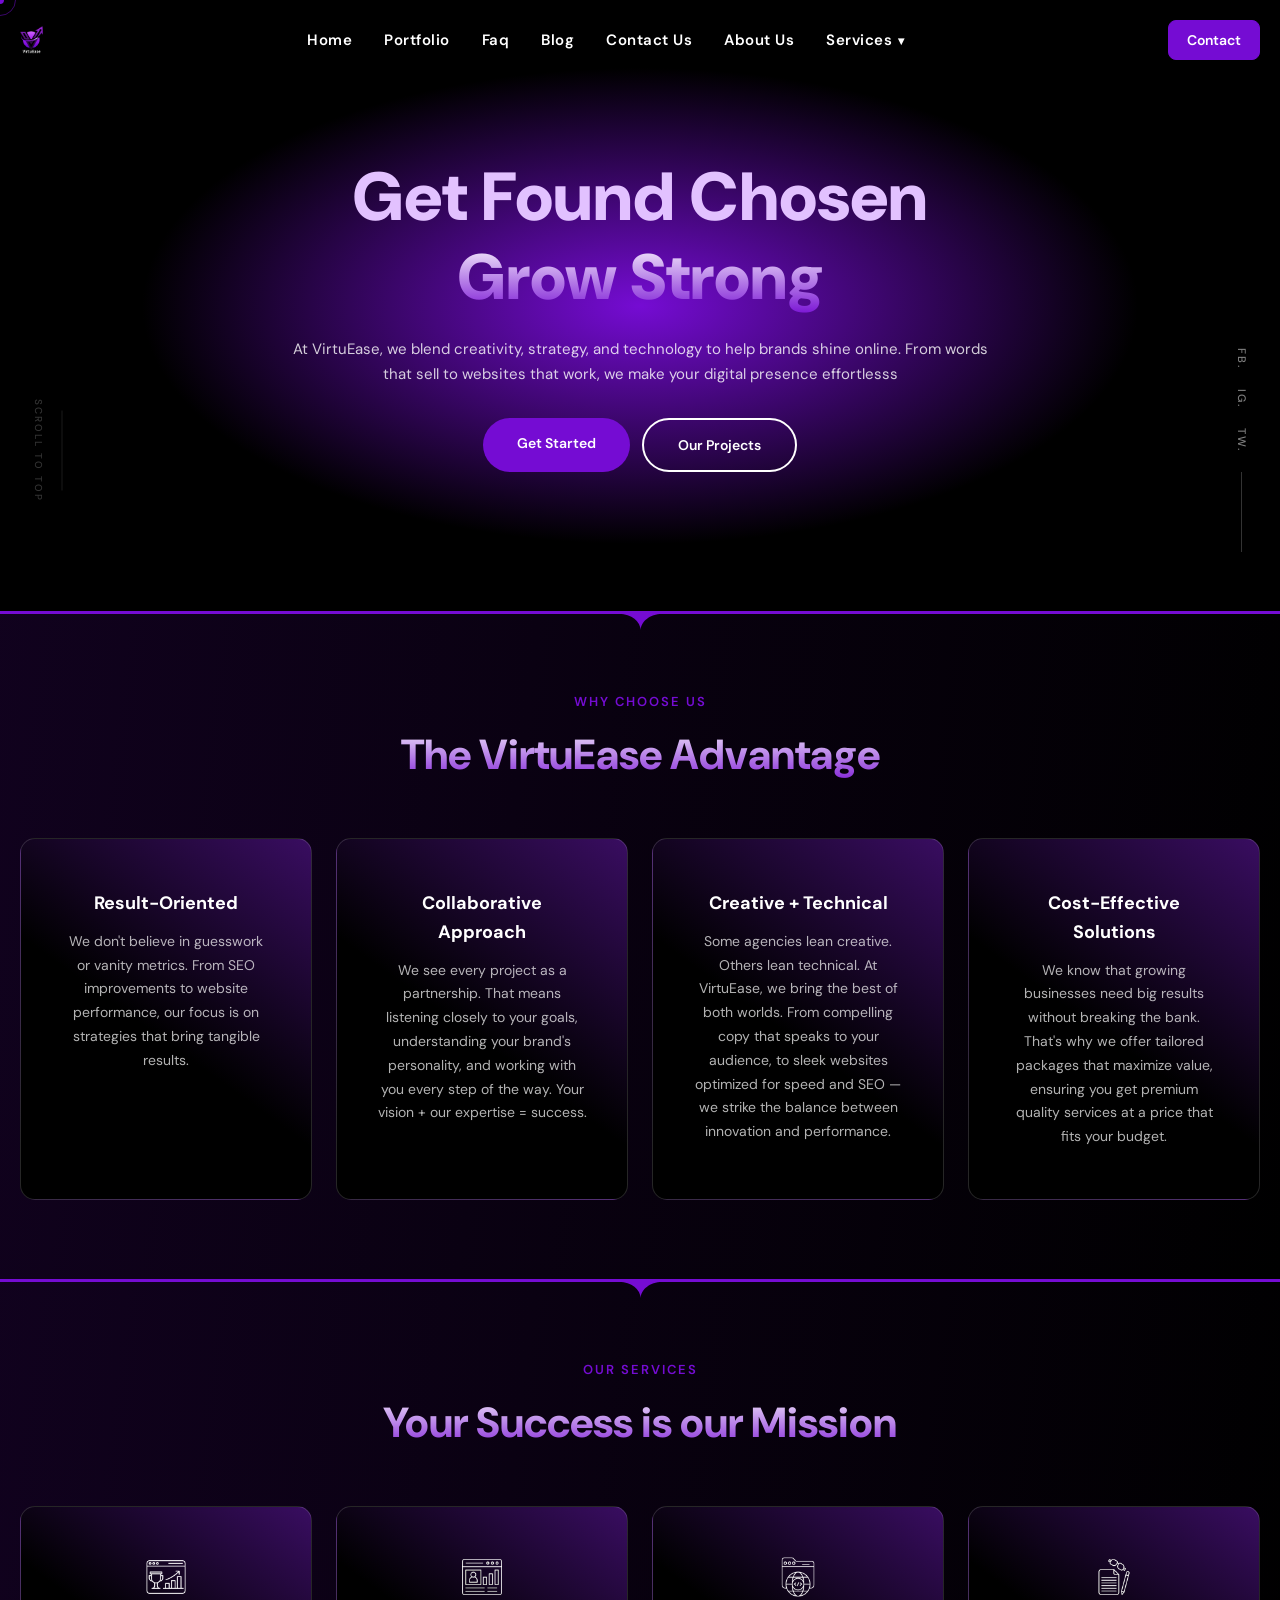
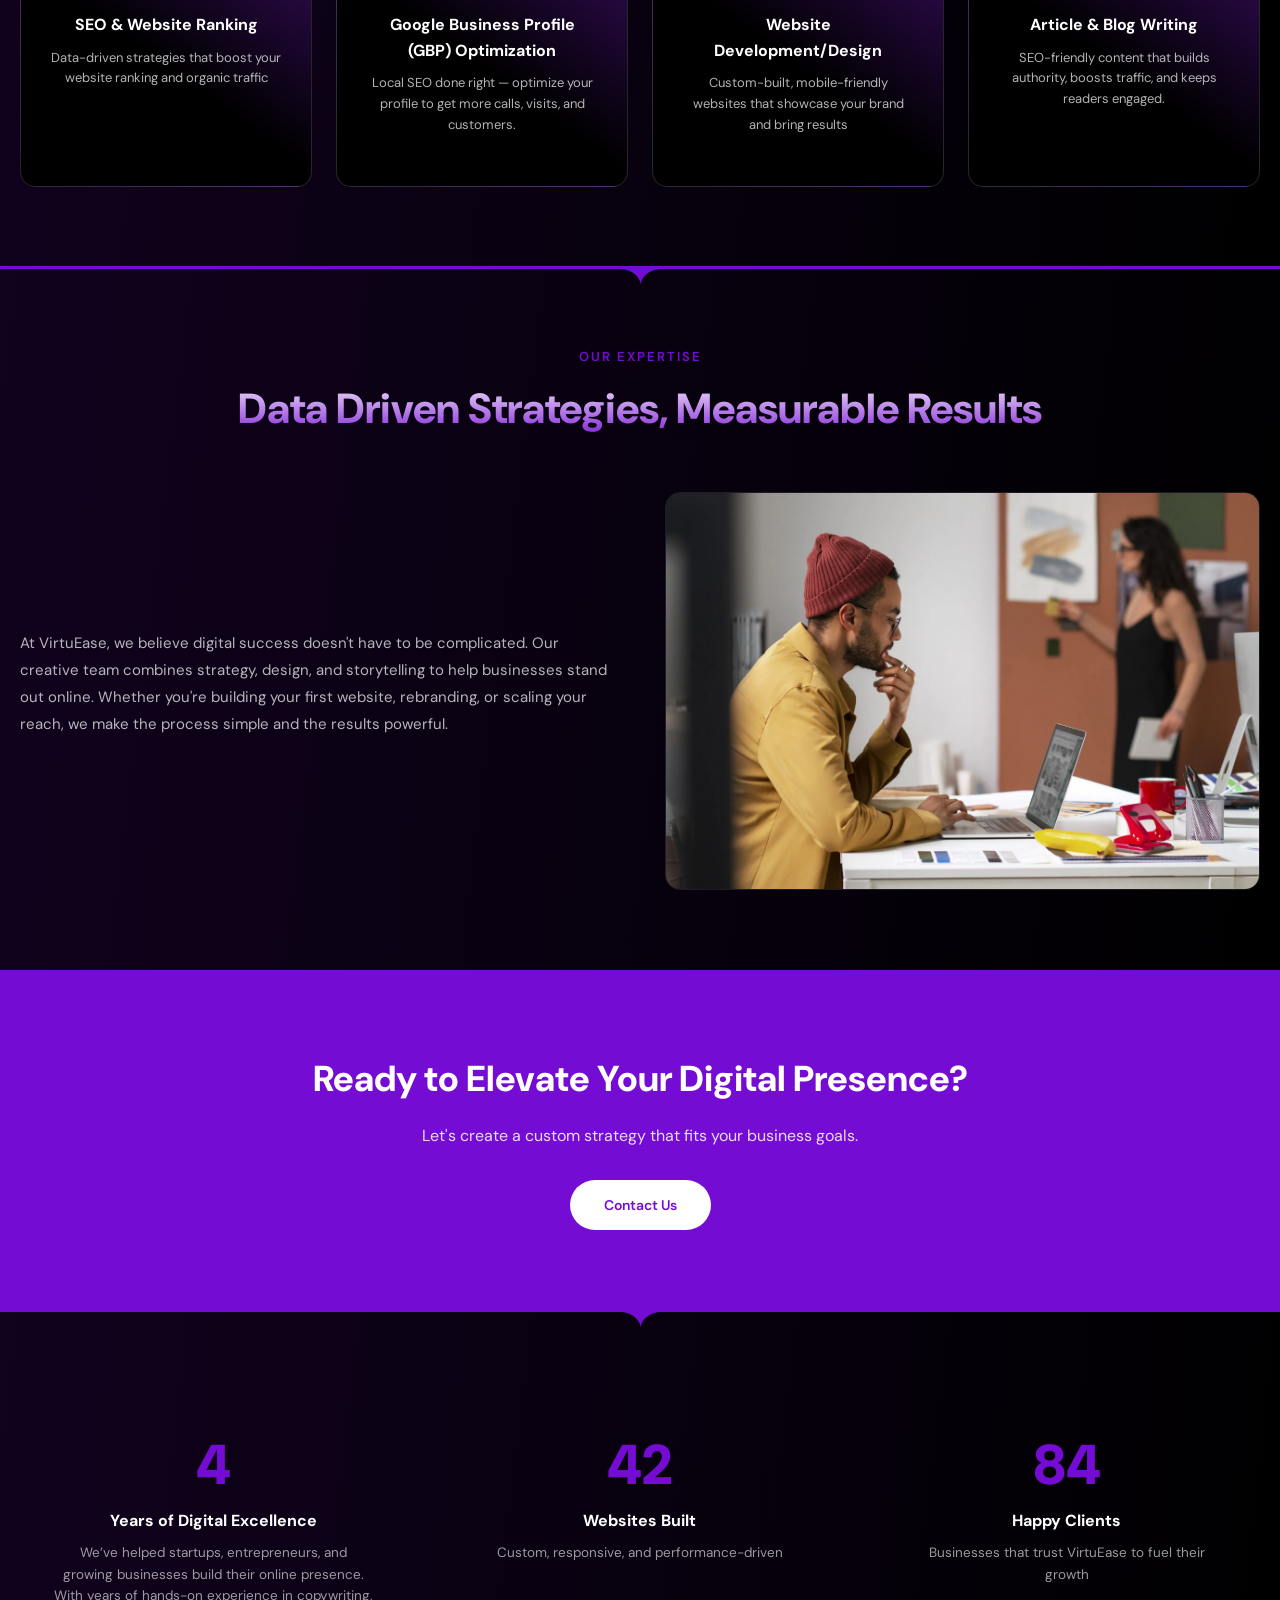
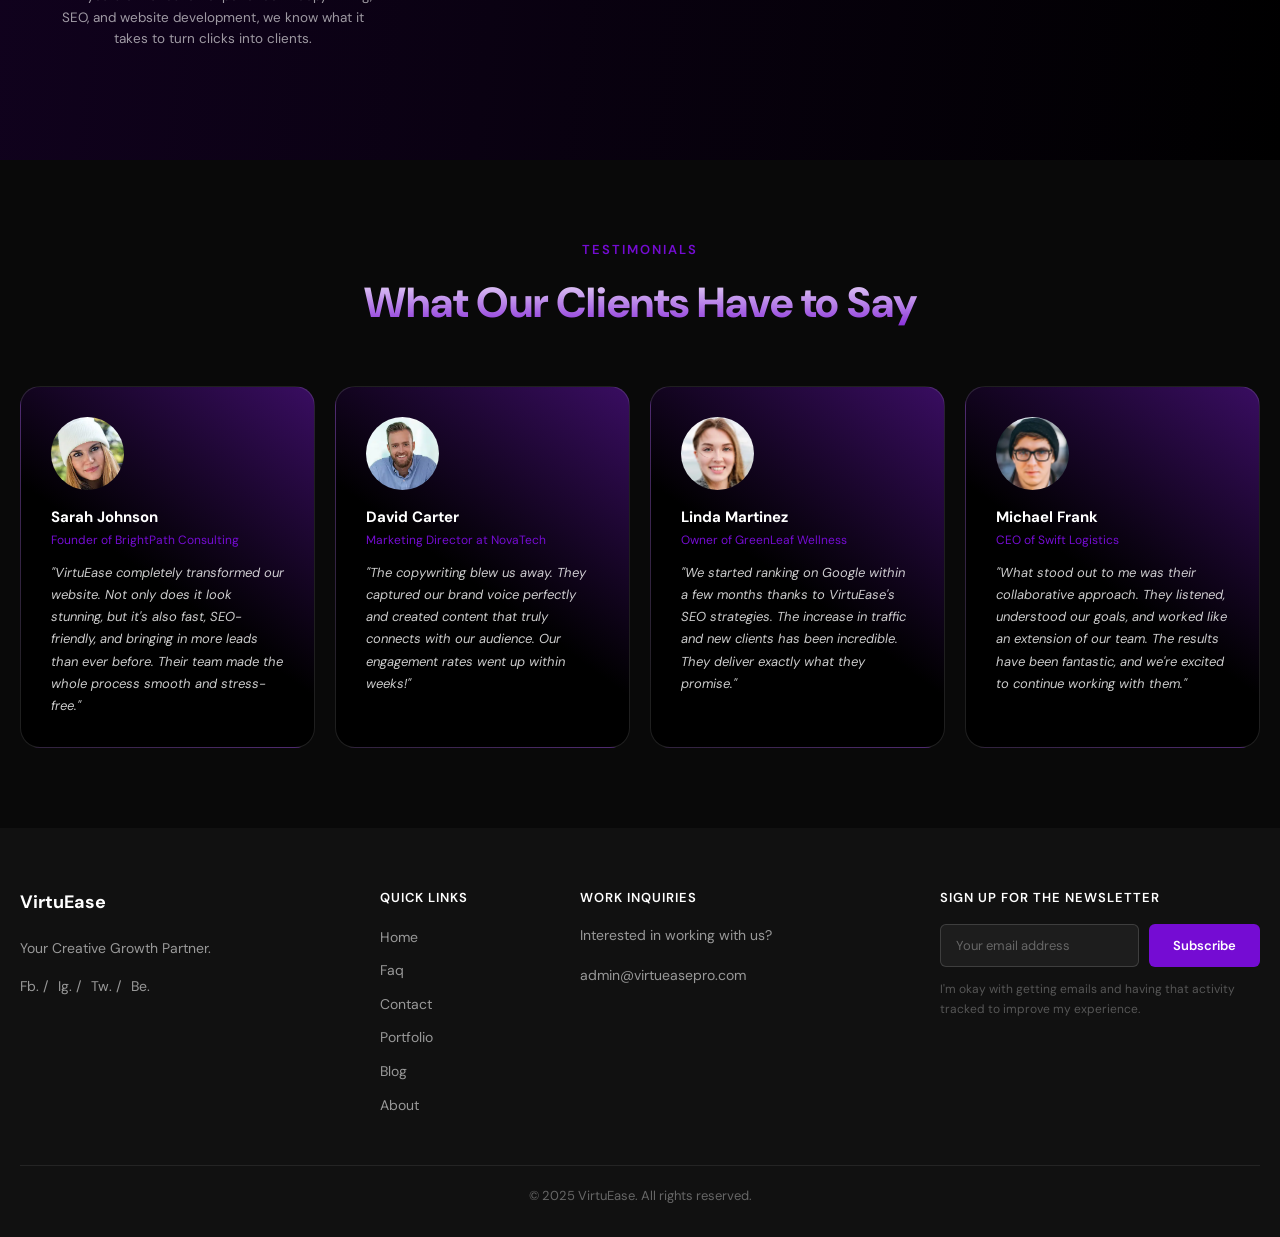
==== commit 38edafdb: "Recreate VirtuEase website with pixel-perfect layouts, responsive navigation, custom motion cursors," ====
--- a/index.html
+++ b/index.html
@@ -3,221 +3,317 @@
 <head>
   <meta charset="UTF-8">
   <meta name="viewport" content="width=device-width, initial-scale=1.0">
-  <title>Creative Digital Growth Partner &amp; SEO Agency | VirtuEase</title>
-  <meta name="description" content="VirtuEase is your creative digital growth partner. We offer SEO, web development, content writing, and virtual assistant services to help your business grow.">
-  <link rel="preconnect" href="https://fonts.googleapis.com">
-  <link rel="preconnect" href="https://fonts.gstatic.com" crossorigin>
-  <link href="https://fonts.googleapis.com/css2?family=DM+Sans:opsz,wght@9..40,400;9..40,500;9..40,600;9..40,700&display=swap" rel="stylesheet">
+  <title>Creative Digital Growth Partner &amp; SEO Agency | Virtuease</title>
+  <meta name="description" content="All-in-one digital marketing for local trades. We build lead-generating websites, manage SEO &amp; Google Business Profiles, and create content that gets you customers.">
+  <link rel="icon" type="image/png" href="assets/images/favicon-32.png">
   <link rel="stylesheet" href="assets/css/style.css">
-  <link rel="icon" href="assets/images/favicon.ico">
 </head>
 <body>
 
-<header class="header">
-  <div class="container">
-    <a href="/" class="logo">
-      <img src="assets/images/logo.png" alt="VirtuEase">
+  <div class="circle-cursor circle-cursor-outer"></div>
+  <div class="circle-cursor circle-cursor-inner">
+    <svg width="21" height="21" viewBox="0 0 21 21" fill="none" xmlns="http://www.w3.org/2000/svg">
+      <path d="M2.06055 0H20.0605V18H17.0605V5.12155L2.12132 20.0608L0 17.9395L14.9395 3H2.06055V0Z"/>
+    </svg>
+  </div>
+
+  <div class="elements-bar elements-bar-left">
+    <a href="#" class="scroll-top-btn">
+      <div class="scroll-progress">
+        <div class="scroll-progress-bar"></div>
+      </div>
+      <span class="scroll-indicator">Scroll to top</span>
     </a>
-    <button class="mobile-toggle" aria-label="Menu">
-      <span></span><span></span><span></span>
-    </button>
-    <nav class="nav">
-      <a href="/" class="nav-link">Home</a>
-      <a href="/portfolio" class="nav-link">Portfolio</a>
-      <a href="/faq" class="nav-link">Faq</a>
-      <a href="/blog" class="nav-link">Blog</a>
-      <a href="/contact" class="nav-link">Contact Us</a>
-      <a href="/about" class="nav-link">About Us</a>
-      <div class="has-dropdown">
+  </div>
+
+  <div class="elements-bar elements-bar-right">
+    <span class="social-link">Fb.</span>
+    <span class="social-link">Ig.</span>
+    <span class="social-link">Tw.</span>
+    <div class="line"></div>
+  </div>
+
+  <header class="site-header">
+    <div class="header-container">
+      <a href="/" class="logo">
+        <img src="assets/images/logo.png" alt="VirtuEase">
+      </a>
+      <nav class="desktop-nav">
+        <ul class="nav-menu">
+          <li><a href="/">Home</a></li>
+          <li><a href="/portfolio">Portfolio</a></li>
+          <li><a href="/faq">Faq</a></li>
+          <li><a href="/blog">Blog</a></li>
+          <li><a href="/contact-us">Contact Us</a></li>
+          <li><a href="/about">About Us</a></li>
+          <li class="has-dropdown">
+            <a href="#">Services</a>
+            <ul class="dropdown-menu">
+              <li><a href="/website-development">Website Development</a></li>
+              <li><a href="/seo-google-business-profile-optimization">SEO &amp; Google Business Profile Optimization</a></li>
+              <li><a href="/article-and-blog-writing">Article and Blog Writing</a></li>
+              <li><a href="/virtual-assistant">Virtual Assistant</a></li>
+            </ul>
+          </li>
+        </ul>
+      </nav>
+      <div class="header-actions">
+        <a href="/contact-us" class="btn-header-contact">Contact</a>
+        <button class="hamburger-btn" aria-label="Menu">
+          <span></span>
+          <span></span>
+          <span></span>
+        </button>
+      </div>
+    </div>
+  </header>
+
+  <div class="hamburger-overlay">
+    <ul class="overlay-menu">
+      <li><a href="/">Home</a></li>
+      <li><a href="/portfolio">Portfolio</a></li>
+      <li><a href="/faq">Faq</a></li>
+      <li><a href="/blog">Blog</a></li>
+      <li><a href="/contact-us">Contact Us</a></li>
+      <li><a href="/about">About Us</a></li>
+      <li class="has-submenu">
         <a href="#">Services</a>
-        <div class="dropdown-menu">
-          <a href="/website-development">Website Development</a>
-          <a href="/seo-google-business-profile-optimization">SEO &amp; Google Business Profile Optimization</a>
-          <a href="/article-and-blog-writing">Article and Blog Writing</a>
-          <a href="/virtual-assistant">Virtual Assistant</a>
-        </div>
-      </div>
-    </nav>
+        <ul class="overlay-submenu">
+          <li><a href="/website-development">Website Development</a></li>
+          <li><a href="/seo-google-business-profile-optimization">SEO &amp; Google Business Profile Optimization</a></li>
+          <li><a href="/article-and-blog-writing">Article and Blog Writing</a></li>
+          <li><a href="/virtual-assistant">Virtual Assistant</a></li>
+        </ul>
+      </li>
+    </ul>
   </div>
-</header>
-
-<section class="hero-section">
-  <div class="container">
-    <h1>Get <strong>Found</strong> <strong>Chosen</strong></h1>
-    <p>At VirtuEase, we blend creativity, strategy, and technology to help brands shine online. From words that sell to websites that work, we make your digital presence effortless.</p>
-    <div class="hero-buttons">
-      <a href="/contact" class="btn btn-primary">Get Started</a>
-      <a href="/portfolio" class="btn btn-outline">Our Projects</a>
-    </div>
-  </div>
-</section>
-
-<section class="section">
-  <div class="container">
-    <div class="section-title">
-      <p class="subtitle">Why Choose Us</p>
-      <h2>The VirtuEase Advantage</h2>
-    </div>
-    <div class="why-grid">
-      <div class="why-card">
-        <h3>Result-Oriented</h3>
-        <p>We don't believe in guesswork or vanity metrics. From SEO improvements to website performance, our focus is on strategies that bring tangible results.</p>
-      </div>
-      <div class="why-card">
-        <h3>Collaborative Approach</h3>
-        <p>We see every project as a partnership. That means listening closely to your goals, understanding your brand's personality, and working with you every step of the way. Your vision + our expertise = success.</p>
-      </div>
-      <div class="why-card">
-        <h3>Creative + Technical</h3>
-        <p>Some agencies lean creative. Others lean technical. At VirtuEase, we bring the best of both worlds. From compelling copy that speaks to your audience, to sleek websites optimized for speed and SEO — we strike the balance between innovation and performance.</p>
-      </div>
-      <div class="why-card">
-        <h3>Cost-Effective Solutions</h3>
-        <p>We know that growing businesses need big results without breaking the bank. That's why we offer tailored packages that maximize value, ensuring you get premium quality services at a price that fits your budget.</p>
-      </div>
-    </div>
-  </div>
-</section>
-
-<section class="section section-alt">
-  <div class="container">
-    <div class="section-title">
-      <p class="subtitle">Our Services</p>
-      <h2>Your Success is our Mission</h2>
-    </div>
-    <div class="services-grid">
-      <div class="service-card">
-        <h4>SEO &amp; Website Ranking</h4>
-        <p>Data-driven strategies that boost your website ranking and organic traffic</p>
-      </div>
-      <div class="service-card">
-        <h4>Google Business Profile (GBP) Optimization</h4>
-        <p>Local SEO done right — optimize your profile to get more calls, visits, and customers.</p>
-      </div>
-      <div class="service-card">
-        <h4>Website Development/Design</h4>
-        <p>Custom-built, mobile-friendly websites that showcase your brand and bring results</p>
-      </div>
-      <div class="service-card">
-        <h4>Article &amp; Blog Writing</h4>
-        <p>SEO-friendly content that builds authority, boosts traffic, and keeps readers engaged.</p>
-      </div>
-    </div>
-  </div>
-</section>
-
-<section class="section">
-  <div class="container">
-    <div class="section-title">
-      <p class="subtitle">Our Expertise</p>
-      <h2>Data Driven Strategies, Measurable Results</h2>
-    </div>
-    <div class="expertise-content">
-      <p>At VirtuEase, we believe digital success doesn't have to be complicated.<br>Our creative team combines <strong>strategy, design, and storytelling</strong> to help businesses stand out online. Whether you're building your first website, rebranding, or scaling your reach, we make the process simple and the results powerful.</p>
-    </div>
-  </div>
-</section>
-
-<section class="cta-section">
-  <div class="container">
-    <h2>Ready to Elevate Your Digital Presence?</h2>
-    <p>Let's create a custom strategy that fits your business goals.</p>
-    <a href="/contact" class="btn btn-primary">Contact Us</a>
-  </div>
-</section>
-
-<section class="section">
-  <div class="container">
-    <div class="stats-grid">
-      <div class="stat-item">
-        <h3><span class="stat-number" data-target="3">0</span></h3>
-        <p class="stat-label">Years of Digital Excellence<br>We've helped startups, entrepreneurs, and growing businesses build their online presence. With years of hands-on experience in copywriting, SEO, and website development, we know what it takes to <strong>turn clicks into clients.</strong></p>
-      </div>
-      <div class="stat-item">
-        <h3><span class="stat-number" data-target="10">0</span></h3>
-        <p class="stat-label">Websites Built<br>Custom, responsive, and performance-driven</p>
-      </div>
-      <div class="stat-item">
-        <h3><span class="stat-number" data-target="20">0</span></h3>
-        <p class="stat-label">Happy Clients<br>Businesses that trust VirtuEase to fuel their growth</p>
-      </div>
-    </div>
-  </div>
-</section>
-
-<section class="section section-alt">
-  <div class="container">
-    <div class="section-title">
-      <p class="subtitle">Testimonials</p>
-      <h2>What Our Clients Have to Say</h2>
-    </div>
-    <div class="testimonials-grid">
-      <div class="testimonial-card">
-        <p class="name">Sarah Johnson</p>
-        <p class="title">Founder of BrightPath Consulting</p>
-        <p>"VirtuEase completely transformed our website. Not only does it look stunning, but it's also fast, SEO-friendly, and bringing in more leads than ever before. Their team made the whole process smooth and stress-free."</p>
-      </div>
-      <div class="testimonial-card">
-        <p class="name">David Carter</p>
-        <p class="title">Marketing Director at NovaTech</p>
-        <p>"The copywriting blew us away. They captured our brand voice perfectly and created content that truly connects with our audience. Our engagement rates went up within weeks!"</p>
-      </div>
-      <div class="testimonial-card">
-        <p class="name">Linda Martinez</p>
-        <p class="title">Owner of GreenLeaf Wellness</p>
-        <p>"We started ranking on Google within a few months thanks to VirtuEase's SEO strategies. The increase in traffic and new clients has been incredible. They deliver exactly what they promise."</p>
-      </div>
-      <div class="testimonial-card">
-        <p class="name">Michael Frank</p>
-        <p class="title">CEO of Swift Logistics</p>
-        <p>"What stood out to me was their collaborative approach. They listened, understood our goals, and worked like an extension of our team. The results have been fantastic, and we're excited to continue working with them."</p>
-      </div>
-    </div>
-  </div>
-</section>
-
-<footer class="footer">
-  <div class="container">
-    <div class="footer-grid">
-      <div>
-        <a href="/"><img src="assets/images/logo.png" alt="VirtuEase" style="height:30px;margin-bottom:15px;"></a>
-        <p>Your Creative Growth Partner.</p>
-        <div class="social">
-          <a href="https://www.facebook.com/share/176NPPnCwD/?mibextid=wwXIfr" target="_blank">Fb.</a> /
-          <a href="https://www.facebook.com/share/176NPPnCwD/?mibextid=wwXIfr" target="_blank">Ig.</a> /
-          <a href="https://www.facebook.com/share/176NPPnCwD/?mibextid=wwXIfr" target="_blank">Tw.</a> /
-          <a href="https://www.facebook.com/share/176NPPnCwD/?mibextid=wwXIfr" target="_blank">Be.</a>
-        </div>
-      </div>
-      <div>
-        <h4>Quick Links</h4>
-        <ul class="quick-links">
-          <li><a href="/">Home</a></li>
-          <li><a href="/faq">Faq</a></li>
-          <li><a href="/contact">Contact</a></li>
-          <li><a href="/portfolio">Portfolio</a></li>
-          <li><a href="/blog">Blog</a></li>
-          <li><a href="/about">About</a></li>
-        </ul>
-      </div>
-      <div>
-        <h3>Work inquiries</h3>
-        <p>Interested in working with us?</p>
-        <a href="mailto:info@virtueasepro.com" style="color:#8224e3;font-weight:600;">info@virtueasepro.com</a>
-      </div>
-      <div>
-        <h3>Sign up for the newsletter</h3>
-        <p>I'm okay with getting emails and having that activity tracked to improve my experience.</p>
-      </div>
-    </div>
-    <div class="footer-bottom">
-      &copy; 2025 <a href="/">VirtuEase</a>. All rights reserved.
-    </div>
-  </div>
-</footer>
-
-<button class="scroll-top" aria-label="Scroll to top">&#8593;</button>
-
-<script src="assets/js/main.js"></script>
+
+  <section class="hero-section">
+    <div class="container">
+      <h1>Get Found Chosen</h1>
+      <div class="hero-gradient-text">Grow Strong</div>
+      <p>At VirtuEase, we blend creativity, strategy, and technology to help brands shine online. From words that sell to websites that work, we make your digital presence effortlesss</p>
+      <div class="hero-buttons">
+        <a href="/contact-us" class="btn btn-primary">Get Started</a>
+        <a href="/portfolio" class="btn btn-outline">Our Projects</a>
+      </div>
+    </div>
+  </section>
+
+  <section class="section section-gradient">
+    <div class="shape-divider-top">
+      <svg xmlns="http://www.w3.org/2000/svg" viewBox="0 0 1000 20" preserveAspectRatio="none">
+        <path class="shape-fill" d="M0,0v3c0,0,393.8,0,483.4,0c9.2,0,16.6,7.4,16.6,16.6c0-9.1,7.4-16.6,16.6-16.6C606.2,3,1000,3,1000,3V0H0z"/>
+      </svg>
+    </div>
+    <div class="container">
+      <div class="section-title">
+        <span class="subtitle">Why Choose Us</span>
+        <h2>The VirtuEase Advantage</h2>
+      </div>
+      <div class="why-grid">
+        <div class="why-card">
+          <h3>Result-Oriented</h3>
+          <p>We don't believe in guesswork or vanity metrics. From SEO improvements to website performance, our focus is on strategies that bring tangible results.</p>
+        </div>
+        <div class="why-card">
+          <h3>Collaborative Approach</h3>
+          <p>We see every project as a partnership. That means listening closely to your goals, understanding your brand's personality, and working with you every step of the way. Your vision + our expertise = success.</p>
+        </div>
+        <div class="why-card">
+          <h3>Creative + Technical</h3>
+          <p>Some agencies lean creative. Others lean technical. At VirtuEase, we bring the best of both worlds. From compelling copy that speaks to your audience, to sleek websites optimized for speed and SEO — we strike the balance between innovation and performance.</p>
+        </div>
+        <div class="why-card">
+          <h3>Cost-Effective Solutions</h3>
+          <p>We know that growing businesses need big results without breaking the bank. That's why we offer tailored packages that maximize value, ensuring you get premium quality services at a price that fits your budget.</p>
+        </div>
+      </div>
+    </div>
+  </section>
+
+  <section class="section section-gradient">
+    <div class="shape-divider-top">
+      <svg xmlns="http://www.w3.org/2000/svg" viewBox="0 0 1000 20" preserveAspectRatio="none">
+        <path class="shape-fill" d="M0,0v3c0,0,393.8,0,483.4,0c9.2,0,16.6,7.4,16.6,16.6c0-9.1,7.4-16.6,16.6-16.6C606.2,3,1000,3,1000,3V0H0z"/>
+      </svg>
+    </div>
+    <div class="container">
+      <div class="section-title">
+        <span class="subtitle">Our Services</span>
+        <h2>Your Success is our Mission</h2>
+      </div>
+      <div class="services-grid">
+        <div class="service-card">
+          <span class="icon">
+            <img src="assets/images/icon-seo.png" alt="SEO icon" width="40" height="40" style="margin:0 auto">
+          </span>
+          <h4>SEO &amp; Website Ranking</h4>
+          <p>Data-driven strategies that boost your website ranking and organic traffic</p>
+        </div>
+        <div class="service-card">
+          <span class="icon">
+            <img src="assets/images/icon-gbp.png" alt="GBP icon" width="40" height="40" style="margin:0 auto">
+          </span>
+          <h4>Google Business Profile (GBP) Optimization</h4>
+          <p>Local SEO done right — optimize your profile to get more calls, visits, and customers.</p>
+        </div>
+        <div class="service-card">
+          <span class="icon">
+            <img src="assets/images/icon-web.png" alt="Web icon" width="40" height="40" style="margin:0 auto">
+          </span>
+          <h4>Website Development/Design</h4>
+          <p>Custom-built, mobile-friendly websites that showcase your brand and bring results</p>
+        </div>
+        <div class="service-card">
+          <span class="icon">
+            <img src="assets/images/icon-content.png" alt="Content icon" width="40" height="40" style="margin:0 auto">
+          </span>
+          <h4>Article &amp; Blog Writing</h4>
+          <p>SEO-friendly content that builds authority, boosts traffic, and keeps readers engaged.</p>
+        </div>
+      </div>
+    </div>
+  </section>
+
+  <section class="section section-gradient">
+    <div class="shape-divider-top">
+      <svg xmlns="http://www.w3.org/2000/svg" viewBox="0 0 1000 20" preserveAspectRatio="none">
+        <path class="shape-fill" d="M0,0v3c0,0,393.8,0,483.4,0c9.2,0,16.6,7.4,16.6,16.6c0-9.1,7.4-16.6,16.6-16.6C606.2,3,1000,3,1000,3V0H0z"/>
+      </svg>
+    </div>
+    <div class="container">
+      <div class="section-title">
+        <span class="subtitle">Our Expertise</span>
+        <h2>Data Driven Strategies, Measurable Results</h2>
+      </div>
+      <div class="expertise-wrapper">
+        <div class="expertise-content">
+          <p>At VirtuEase, we believe digital success doesn't have to be complicated. Our creative team combines strategy, design, and storytelling to help businesses stand out online. Whether you're building your first website, rebranding, or scaling your reach, we make the process simple and the results powerful.</p>
+        </div>
+        <div class="expertise-image">
+          <img src="assets/images/interior-office.jpg" alt="Office workspace">
+        </div>
+      </div>
+    </div>
+  </section>
+
+  <section class="cta-section">
+    <div class="container">
+      <h2>Ready to Elevate Your Digital Presence?</h2>
+      <p>Let's create a custom strategy that fits your business goals.</p>
+      <a href="/contact-us" class="btn btn-primary">Contact Us</a>
+    </div>
+  </section>
+
+  <section class="section section-gradient">
+    <div class="shape-divider-top">
+      <svg xmlns="http://www.w3.org/2000/svg" viewBox="0 0 1000 20" preserveAspectRatio="none">
+        <path class="shape-fill" d="M0,0v3c0,0,393.8,0,483.4,0c9.2,0,16.6,7.4,16.6,16.6c0-9.1,7.4-16.6,16.6-16.6C606.2,3,1000,3,1000,3V0H0z"/>
+      </svg>
+    </div>
+    <div class="container">
+      <div class="counters-grid">
+        <div class="counter-item">
+          <span class="counter-number" data-target="5">0</span>
+          <div class="counter-label">Years of Digital Excellence</div>
+          <p class="counter-description">We’ve helped startups, entrepreneurs, and growing businesses build their online presence. With years of hands-on experience in copywriting, SEO, and website development, we know what it takes to turn clicks into clients.</p>
+        </div>
+        <div class="counter-item">
+          <span class="counter-number" data-target="50">0</span>
+          <div class="counter-label">Websites Built</div>
+          <p class="counter-description">Custom, responsive, and performance-driven</p>
+        </div>
+        <div class="counter-item">
+          <span class="counter-number" data-target="100">0</span>
+          <div class="counter-label">Happy Clients</div>
+          <p class="counter-description">Businesses that trust VirtuEase to fuel their growth</p>
+        </div>
+      </div>
+    </div>
+  </section>
+
+  <section class="section testimonials-section">
+    <div class="container">
+      <div class="section-title">
+        <span class="subtitle">Testimonials</span>
+        <h2>What Our Clients Have to Say</h2>
+      </div>
+      <div class="testimonials-grid">
+        <div class="testimonial-card">
+          <img src="assets/images/testimonial-1.png" alt="Sarah Johnson" class="avatar" loading="lazy">
+          <div class="name">Sarah Johnson</div>
+          <div class="role">Founder of BrightPath Consulting</div>
+          <p>"VirtuEase completely transformed our website. Not only does it look stunning, but it's also fast, SEO-friendly, and bringing in more leads than ever before. Their team made the whole process smooth and stress-free."</p>
+        </div>
+        <div class="testimonial-card">
+          <img src="assets/images/testimonial-2.png" alt="David Carter" class="avatar" loading="lazy">
+          <div class="name">David Carter</div>
+          <div class="role">Marketing Director at NovaTech</div>
+          <p>"The copywriting blew us away. They captured our brand voice perfectly and created content that truly connects with our audience. Our engagement rates went up within weeks!"</p>
+        </div>
+        <div class="testimonial-card">
+          <img src="assets/images/testimonial-3.png" alt="Linda Martinez" class="avatar" loading="lazy">
+          <div class="name">Linda Martinez</div>
+          <div class="role">Owner of GreenLeaf Wellness</div>
+          <p>"We started ranking on Google within a few months thanks to VirtuEase's SEO strategies. The increase in traffic and new clients has been incredible. They deliver exactly what they promise."</p>
+        </div>
+        <div class="testimonial-card">
+          <img src="assets/images/testimonial-4.png" alt="Michael Frank" class="avatar" loading="lazy">
+          <div class="name">Michael Frank</div>
+          <div class="role">CEO of Swift Logistics</div>
+          <p>"What stood out to me was their collaborative approach. They listened, understood our goals, and worked like an extension of our team. The results have been fantastic, and we're excited to continue working with them."</p>
+        </div>
+      </div>
+    </div>
+  </section>
+
+  <footer class="footer">
+    <div class="container">
+      <div class="footer-grid">
+        <div>
+          <h3>VirtuEase</h3>
+          <p>Your Creative Growth Partner.</p>
+          <div class="social-links">
+            <a href="#" target="_blank" rel="noopener">Fb. /</a>
+            <a href="#" target="_blank" rel="noopener">Ig. /</a>
+            <a href="#" target="_blank" rel="noopener">Tw. /</a>
+            <a href="#" target="_blank" rel="noopener">Be.</a>
+          </div>
+        </div>
+        <div>
+          <h4>Quick Links</h4>
+          <ul class="quick-links">
+            <li><a href="/">Home</a></li>
+            <li><a href="/faq">Faq</a></li>
+            <li><a href="/contact-us">Contact</a></li>
+            <li><a href="/portfolio">Portfolio</a></li>
+            <li><a href="/blog">Blog</a></li>
+            <li><a href="/about">About</a></li>
+          </ul>
+        </div>
+        <div>
+          <h4>Work inquiries</h4>
+          <p>Interested in working with us?</p>
+          <a href="mailto:admin@virtueasepro.com">admin@virtueasepro.com</a>
+        </div>
+        <div>
+          <h4>Sign up for the newsletter</h4>
+          <form class="newsletter-form">
+            <input type="email" placeholder="Your email address" required>
+            <button type="submit">Subscribe</button>
+          </form>
+          <p style="margin-top:12px;font-size:12px;opacity:.5">I'm okay with getting emails and having that activity tracked to improve my experience.</p>
+        </div>
+      </div>
+      <div class="footer-bottom">
+        &copy; 2025 VirtuEase. All rights reserved.
+      </div>
+    </div>
+  </footer>
+
+  <button class="scroll-top" aria-label="Scroll to top">&uarr;</button>
+
+  <script src="assets/js/main.js"></script>
 </body>
 </html>
--- a/assets/css/style.css
+++ b/assets/css/style.css
@@ -1,12 +1,36 @@
+@import url('https://fonts.googleapis.com/css2?family=DM+Sans:ital,opsz,wght@0,9..40,100..1000;1,9..40,100..1000&display=swap');
+
+:root {
+  --primary: #750CD3;
+  --primary-dark: #390D61;
+  --primary-light: #E2C1FF;
+  --primary-trans: #750CD324;
+  --bg: #000000;
+  --text: #FFFFFF;
+  --text-muted: #AAAAAA;
+  --card-bg: linear-gradient(216deg, #390D61 0%, #000000 54%);
+  --section-bg: linear-gradient(97deg, #750CD324 0%, #000000 100%);
+  --hero-bg: radial-gradient(at center center, #750CD3 0%, #000000 55%);
+  --heading-gradient: linear-gradient(180deg, #FFFFFF 0%, #750CD3 100%);
+  --container: 1344px;
+  --font: 'DM Sans', sans-serif;
+}
+
 * {
   margin: 0;
   padding: 0;
   box-sizing: border-box;
+  cursor: none;
+}
+
+html {
+  scroll-behavior: smooth;
 }
 
 body {
-  font-family: 'DM Sans', sans-serif;
-  color: #333;
+  font-family: var(--font);
+  background: var(--bg);
+  color: var(--text);
   line-height: 1.6;
   overflow-x: hidden;
 }
@@ -23,180 +47,500 @@
   display: block;
 }
 
-ul { list-style: none; }
+ul {
+  list-style: none;
+}
 
 .container {
-  max-width: 1140px;
+  max-width: var(--container);
   margin: 0 auto;
   padding: 0 20px;
 }
 
-/* ===== HEADER ===== */
-.header {
+/* ===== CUSTOM CURSOR ===== */
+body.custom-cursor,
+body.custom-cursor * {
+  cursor: none !important;
+}
+
+.circle-cursor {
+  position: fixed;
+  left: 0;
+  top: 0;
+  pointer-events: none;
+  border-radius: 50%;
+  z-index: 10000000;
+  transform: translate3d(0, 0, 0);
+  visibility: hidden;
+  transition: width .25s ease-out, height .25s ease-out, margin .25s ease-out, background-color .25s ease-out, border .25s ease-out, opacity .25s ease-out;
+}
+
+.circle-cursor-inner {
+  width: 8px;
+  height: 8px;
+  margin-left: -4px;
+  margin-top: -4px;
+  z-index: 10000001;
+  background-color: var(--primary);
+  display: flex;
+  align-items: center;
+  justify-content: center;
+}
+
+.circle-cursor-outer {
+  width: 32px;
+  height: 32px;
+  margin-left: -16px;
+  margin-top: -16px;
+  border: 1px solid var(--primary);
+  opacity: .5;
+}
+
+/* Hover over standard links */
+.circle-cursor-inner.cursor-link-hover {
+  width: 20px;
+  height: 20px;
+  margin-left: -10px;
+  margin-top: -10px;
+  background-color: var(--primary);
+  opacity: .5;
+}
+
+.circle-cursor-outer.cursor-link-hover {
+  width: 20px;
+  height: 20px;
+  margin-left: -10px;
+  margin-top: -10px;
+  opacity: .5;
+}
+
+/* Hover over project link cards */
+.circle-cursor-inner.cursor-link {
+  background-color: transparent !important;
+  width: 60px;
+  height: 60px;
+  margin-left: -30px;
+  margin-top: -30px;
+  opacity: 1;
+}
+
+.circle-cursor-inner svg {
+  width: 21px;
+  height: 21px;
+  fill: #ffffff;
+  opacity: 0;
+  transition: opacity .25s;
+}
+
+.circle-cursor-inner.cursor-link svg {
+  opacity: 1;
+}
+
+.circle-cursor-outer.cursor-link.cursor-link-hover {
+  width: 60px;
+  height: 60px;
+  margin-left: -30px;
+  margin-top: -30px;
+  background-color: rgba(255, 255, 255, 0.1);
+  border: none;
+  opacity: 1;
+}
+
+/* ===== ELEMENTS BAR ===== */
+.elements-bar {
+  position: fixed;
+  top: 0;
+  z-index: 9998;
+  display: flex;
+  flex-direction: column;
+  align-items: center;
+  gap: 20px;
+  pointer-events: none;
+}
+
+.elements-bar-left {
+  left: 30px;
+  top: 50%;
+  transform: translateY(-50%);
+}
+
+.elements-bar-right {
+  right: 30px;
+  top: 50%;
+  transform: translateY(-50%);
+}
+
+.elements-bar a,
+.elements-bar .social-link {
+  pointer-events: auto;
+  writing-mode: vertical-rl;
+  font-size: 11px;
+  font-weight: 500;
+  letter-spacing: 2px;
+  text-transform: uppercase;
+  color: var(--text);
+  opacity: .5;
+  transition: .3s;
+}
+
+.elements-bar a:hover,
+.elements-bar .social-link:hover {
+  opacity: 1;
+  color: var(--primary);
+}
+
+.elements-bar .line {
+  width: 1px;
+  height: 80px;
+  background: var(--text);
+  opacity: .2;
+  pointer-events: none;
+}
+
+/* Scroll progress indicator on Left Elements Bar */
+.elements-bar-left .scroll-top-btn {
+  display: flex;
+  flex-direction: column;
+  align-items: center;
+  gap: 15px;
+  pointer-events: auto;
+}
+
+.elements-bar-left .scroll-indicator {
+  font-size: 10px;
+  font-weight: 500;
+  letter-spacing: 2px;
+  text-transform: uppercase;
+  color: var(--text);
+  opacity: .4;
+  writing-mode: vertical-rl;
+}
+
+.elements-bar-left .scroll-progress {
+  width: 2px;
+  height: 80px;
+  background: rgba(255,255,255,.1);
+  position: relative;
+  pointer-events: none;
+}
+
+.elements-bar-left .scroll-progress-bar {
+  position: absolute;
+  top: 0;
+  left: 0;
+  width: 100%;
+  height: 0%;
+  background: var(--primary);
+  transition: height .1s linear;
+}
+
+/* ===== HAMBURGER OVERLAY ===== */
+.hamburger-overlay {
   position: fixed;
   top: 0;
   left: 0;
   width: 100%;
-  z-index: 100;
-  padding: 15px 0;
-  background: #fff;
-  border-bottom: 1px solid transparent;
-  transition: .3s;
-}
-
-.header.scrolled {
-  box-shadow: 0 2px 20px rgba(0,0,0,.08);
-}
-
-.header .container {
+  height: 100%;
+  background: rgba(0,0,0,.97);
+  z-index: 99997;
   display: flex;
   align-items: center;
-  justify-content: space-between;
-}
-
-.logo img {
-  height: 30px;
-}
-
-.nav {
+  justify-content: center;
+  opacity: 0;
+  visibility: hidden;
+  transition: opacity .4s, visibility .4s;
+}
+
+.hamburger-overlay.active {
+  opacity: 1;
+  visibility: visible;
+}
+
+.hamburger-overlay .overlay-menu {
+  text-align: center;
+}
+
+.hamburger-overlay .overlay-menu li {
+  margin: 18px 0;
+  opacity: 0;
+  transform: translateY(20px);
+  transition: opacity .4s ease, transform .4s ease;
+  transition-delay: calc(var(--i, 0) * 60ms);
+}
+
+.hamburger-overlay.active .overlay-menu li {
+  opacity: 1;
+  transform: translateY(0);
+}
+
+.hamburger-overlay .overlay-menu a {
+  font-size: 28px;
+  font-weight: 700;
+  color: var(--text);
+  transition: .3s;
+}
+
+.hamburger-overlay .overlay-menu a:hover {
+  color: var(--primary);
+}
+
+.hamburger-overlay .overlay-submenu {
+  max-height: 0;
+  overflow: hidden;
+  transition: max-height .4s ease;
+}
+
+.hamburger-overlay .overlay-submenu.open {
+  max-height: 300px;
+}
+
+.hamburger-overlay .overlay-submenu a {
+  font-size: 16px;
+  font-weight: 400;
+  opacity: .7;
+}
+
+.hamburger-overlay .has-submenu > a::after {
+  content: ' ▾';
+  font-size: 16px;
+}
+
+/* ===== HAMBURGER BUTTON ===== */
+.hamburger-btn {
+  width: 40px;
+  height: 40px;
+  display: flex;
+  flex-direction: column;
+  align-items: center;
+  justify-content: center;
+  gap: 5px;
+  background: none;
+  border: none;
+  cursor: pointer;
+  pointer-events: auto;
+  z-index: 99999;
+}
+
+.hamburger-btn span {
+  display: block;
+  width: 24px;
+  height: 2px;
+  background: var(--text);
+  transition: .3s;
+}
+
+.hamburger-btn.active span:nth-child(1) {
+  transform: rotate(45deg) translate(5px, 5px);
+}
+
+.hamburger-btn.active span:nth-child(2) {
+  opacity: 0;
+}
+
+.hamburger-btn.active span:nth-child(3) {
+  transform: rotate(-45deg) translate(5px, -5px);
+}
+
+/* ===== HEADER & NAVIGATION BAR ===== */
+.site-header {
+  position: fixed;
+  top: 0;
+  left: 0;
+  width: 100%;
+  height: 80px;
+  z-index: 9999;
+  background: transparent;
   display: flex;
   align-items: center;
-  gap: 30px;
-}
-
-.nav a {
-  font-size: 14px;
-  font-weight: 500;
-  color: #333;
-  text-transform: uppercase;
-  letter-spacing: .5px;
-}
-
-.nav a:hover { color: #8224e3; }
-
-.has-dropdown {
+  transition: background 0.3s ease, height 0.3s ease, box-shadow 0.3s ease;
+}
+
+.site-header.sticky {
+  background: rgba(0, 0, 0, 0.95);
+  height: 70px;
+  box-shadow: 0 4px 30px rgba(0, 0, 0, 0.5);
+  backdrop-filter: blur(10px);
+  -webkit-backdrop-filter: blur(10px);
+}
+
+.header-container {
+  width: 100%;
+  max-width: var(--container);
+  margin: 0 auto;
+  padding: 0 20px;
+  display: flex;
+  justify-content: space-between;
+  align-items: center;
+}
+
+.site-header .logo img {
+  height: 28px;
+  transition: height 0.3s ease;
+}
+
+.site-header.sticky .logo img {
+  height: 24px;
+}
+
+/* Desktop Navigation Menu */
+.desktop-nav {
+  display: block;
+}
+
+.nav-menu {
+  display: flex;
+  align-items: center;
+  gap: 32px;
+  list-style: none;
+}
+
+.nav-menu > li {
   position: relative;
 }
 
-.has-dropdown > a::after {
-  content: ' ▾';
-  font-size: 10px;
+.nav-menu > li > a {
+  font-size: 15px;
+  font-weight: 600;
+  color: var(--text);
+  letter-spacing: 0.5px;
+  padding: 10px 0;
+  transition: color 0.3s;
+}
+
+.nav-menu > li > a:hover {
+  color: var(--primary);
+}
+
+/* Dropdown Menu */
+.nav-menu .has-dropdown > a::after {
+  content: ' \25BE';
+  font-size: 12px;
+  margin-left: 2px;
 }
 
 .dropdown-menu {
   position: absolute;
   top: 100%;
-  left: 0;
-  background: #fff;
-  min-width: 280px;
-  box-shadow: 0 10px 40px rgba(0,0,0,.1);
+  left: 50%;
+  transform: translateX(-50%) translateY(10px);
+  background: #0b0214;
+  border: 1px solid rgba(255, 255, 255, 0.08);
+  border-radius: 12px;
+  padding: 12px 0;
+  min-width: 260px;
   opacity: 0;
   visibility: hidden;
-  transform: translateY(10px);
-  transition: .3s;
-  z-index: 200;
-  padding: 10px 0;
-}
-
-.has-dropdown.open .dropdown-menu,
+  transition: all 0.3s ease;
+  z-index: 1000;
+  list-style: none;
+  box-shadow: 0 10px 30px rgba(0,0,0,0.5);
+}
+
 .has-dropdown:hover .dropdown-menu {
   opacity: 1;
   visibility: visible;
-  transform: translateY(0);
-}
-
-.dropdown-menu a {
+  transform: translateX(-50%) translateY(0);
+}
+
+.dropdown-menu li a {
   display: block;
-  padding: 10px 20px;
-  text-transform: none;
+  padding: 8px 20px;
+  font-size: 13.5px;
+  font-weight: 500;
+  color: var(--text-muted);
+  transition: all 0.3s ease;
+  white-space: nowrap;
+}
+
+.dropdown-menu li a:hover {
+  color: var(--primary);
+  background: rgba(117, 12, 211, 0.06);
+  padding-left: 24px;
+}
+
+/* Header Actions */
+.header-actions {
+  display: flex;
+  align-items: center;
+  gap: 20px;
+}
+
+.btn-header-contact {
+  background: var(--primary);
+  color: #fff;
+  border-radius: 8px;
+  padding: 8px 18px;
   font-size: 14px;
-  color: #555;
-  border-left: 3px solid transparent;
-}
-
-.dropdown-menu a:hover {
-  color: #8224e3;
-  border-left-color: #8224e3;
-  background: #fafafa;
-}
-
-.mobile-toggle {
+  font-weight: 600;
+  border: 1px solid var(--primary);
+  transition: all 0.3s ease;
+}
+
+.btn-header-contact:hover {
+  background: transparent;
+  color: var(--text);
+  border-color: var(--text);
+}
+
+.header-actions .hamburger-btn {
   display: none;
-  flex-direction: column;
-  gap: 5px;
-  cursor: pointer;
-  padding: 5px;
-  background: none;
-  border: none;
-}
-
-.mobile-toggle span {
-  display: block;
-  width: 25px;
-  height: 2px;
-  background: #333;
-  transition: .3s;
-}
-
-.mobile-toggle.active span:nth-child(1) {
-  transform: rotate(45deg) translate(5px,5px);
-}
-
-.mobile-toggle.active span:nth-child(2) {
-  opacity: 0;
-}
-
-.mobile-toggle.active span:nth-child(3) {
-  transform: rotate(-45deg) translate(5px,-5px);
+}
+
+@media (max-width: 768px) {
+  .desktop-nav {
+    display: none;
+  }
+  .btn-header-contact {
+    display: none;
+  }
+  .header-actions .hamburger-btn {
+    display: flex;
+  }
+  .site-header {
+    background: rgba(0, 0, 0, 0.95);
+  }
 }
 
 /* ===== HERO ===== */
-.page-hero {
-  padding: 140px 0 60px;
+.hero-section {
+  padding: 160px 20px 140px;
+  background: var(--hero-bg);
   text-align: center;
-  background: #f9f9fb;
-}
-
-.page-hero h1 {
-  font-size: 48px;
-  font-weight: 700;
-  color: #111;
-  margin-bottom: 10px;
-}
-
-.page-hero p {
-  font-size: 18px;
-  color: #666;
-}
-
-.hero-section {
-  padding: 160px 0 100px;
-  text-align: center;
-  background: linear-gradient(135deg, #f5f0ff 0%, #f9f9fb 100%);
+  position: relative;
+  overflow: hidden;
 }
 
 .hero-section h1 {
-  font-size: 52px;
-  font-weight: 700;
-  color: #111;
-  margin-bottom: 15px;
+  font-size: 68px;
+  font-weight: 900;
+  color: var(--primary-light);
+  line-height: 1.1;
+  margin-bottom: 5px;
+}
+
+.hero-section .hero-gradient-text {
+  font-size: 64px;
+  font-weight: 900;
+  background: var(--heading-gradient);
+  -webkit-background-clip: text;
+  -webkit-text-fill-color: transparent;
+  background-clip: text;
   line-height: 1.2;
-}
-
-.hero-section h1 strong {
-  color: #8224e3;
+  margin-bottom: 20px;
 }
 
 .hero-section p {
-  font-size: 18px;
-  color: #555;
+  font-size: 15px;
+  color: var(--text);
+  opacity: .8;
   max-width: 700px;
   margin: 0 auto 30px;
+  line-height: 1.7;
 }
 
 .hero-buttons {
   display: flex;
-  gap: 15px;
+  gap: 12px;
   justify-content: center;
   flex-wrap: wrap;
 }
@@ -205,41 +549,47 @@
   display: inline-block;
   padding: 14px 34px;
   border-radius: 30px;
-  font-size: 15px;
+  font-size: 14px;
   font-weight: 600;
   cursor: pointer;
   transition: .3s;
   border: none;
+  font-family: var(--font);
 }
 
 .btn-primary {
-  background: #8224e3;
+  background: var(--primary);
   color: #fff;
 }
 
 .btn-primary:hover {
-  background: #6a1cba;
+  background: #000;
   transform: translateY(-2px);
 }
 
 .btn-outline {
   background: transparent;
-  color: #8224e3;
-  border: 2px solid #8224e3;
+  color: var(--text);
+  border: 2px solid var(--text);
 }
 
 .btn-outline:hover {
-  background: #8224e3;
-  color: #fff;
-}
-
-/* ===== SECTIONS ===== */
+  background: var(--text);
+  color: #000;
+}
+
+/* ===== SECTION COMMON ===== */
 .section {
   padding: 80px 0;
-}
-
-.section-alt {
-  background: #f9f9fb;
+  position: relative;
+}
+
+.section-gradient {
+  background: var(--section-bg);
+}
+
+.section-card-bg {
+  background: var(--section-bg);
 }
 
 .section-title {
@@ -247,219 +597,496 @@
   margin-bottom: 50px;
 }
 
-.section-title h2 {
-  font-size: 36px;
-  font-weight: 700;
-  color: #111;
-  margin-bottom: 8px;
-}
-
-.section-title p {
-  font-size: 17px;
-  color: #777;
-}
-
 .section-title .subtitle {
-  font-size: 14px;
-  color: #8224e3;
+  font-size: 13px;
+  color: var(--primary);
   font-weight: 600;
   text-transform: uppercase;
   letter-spacing: 2px;
-  margin-bottom: 10px;
-}
-
-/* ===== WHY CHOOSE US CARDS ===== */
+  margin-bottom: 8px;
+  display: block;
+}
+
+.section-title h2 {
+  font-size: 42px;
+  font-weight: 800;
+  background: var(--heading-gradient);
+  -webkit-background-clip: text;
+  -webkit-text-fill-color: transparent;
+  background-clip: text;
+  margin-bottom: 5px;
+}
+
+.section-title p {
+  font-size: 15px;
+  color: var(--text);
+  opacity: .6;
+  max-width: 600px;
+  margin: 0 auto;
+  line-height: 1.7;
+}
+
+/* ===== SHAPE DIVIDER ===== */
+.shape-divider-top {
+  position: absolute;
+  top: -1px;
+  left: 0;
+  width: 100%;
+  overflow: hidden;
+  line-height: 0;
+  z-index: 1;
+}
+
+.shape-divider-top svg {
+  position: relative;
+  display: block;
+  width: calc(100% + 1.3px);
+  height: 20px;
+}
+
+.shape-divider-top .shape-fill {
+  fill: var(--primary);
+}
+
+/* ===== CARDS ===== */
+.card-grid {
+  display: grid;
+  gap: 24px;
+}
+
+.card-grid-4 {
+  grid-template-columns: repeat(4, 1fr);
+}
+
+.card-grid-3 {
+  grid-template-columns: repeat(3, 1fr);
+}
+
+.card-grid-2 {
+  grid-template-columns: repeat(2, 1fr);
+}
+
+.card {
+  background: var(--card-bg);
+  border: 1px solid rgba(255,255,255,.15);
+  border-radius: 15px;
+  padding: 50px 40px;
+  transition: .3s;
+}
+
+.card:hover {
+  transform: translateY(-5px);
+  border-color: var(--primary);
+}
+
+.card .icon {
+  font-size: 40px;
+  color: var(--text);
+  margin-bottom: 15px;
+  display: block;
+}
+
+.card h3, .card h4 {
+  font-size: 18px;
+  font-weight: 700;
+  color: var(--text);
+  margin-bottom: 12px;
+}
+
+.card p {
+  font-size: 14px;
+  color: var(--text);
+  opacity: .7;
+  line-height: 1.7;
+}
+
+/* ===== WHY CHOOSE US ===== */
 .why-grid {
   display: grid;
   grid-template-columns: repeat(4, 1fr);
-  gap: 30px;
+  gap: 24px;
 }
 
 .why-card {
-  background: #fff;
-  padding: 35px 25px;
-  border-radius: 12px;
-  box-shadow: 0 5px 25px rgba(0,0,0,.05);
-  transition: .3s;
+  background: var(--card-bg);
+  border: 1px solid rgba(255,255,255,.15);
+  border-radius: 15px;
+  padding: 50px 40px;
   text-align: center;
+  transition: .3s;
 }
 
 .why-card:hover {
   transform: translateY(-5px);
-  box-shadow: 0 10px 35px rgba(0,0,0,.1);
+  border-color: var(--primary);
 }
 
 .why-card h3 {
   font-size: 18px;
   font-weight: 700;
-  color: #111;
+  color: var(--text);
   margin-bottom: 12px;
 }
 
 .why-card p {
   font-size: 14px;
-  color: #666;
+  color: var(--text);
+  opacity: .7;
   line-height: 1.7;
 }
 
-/* ===== SERVICES SECTION (HOME) ===== */
+/* ===== SERVICES HOME ===== */
 .services-grid {
   display: grid;
   grid-template-columns: repeat(4, 1fr);
-  gap: 25px;
+  gap: 24px;
 }
 
 .service-card {
-  background: #fff;
-  padding: 35px 20px;
-  border-radius: 12px;
-  box-shadow: 0 5px 25px rgba(0,0,0,.05);
+  background: var(--card-bg);
+  border: 1px solid rgba(255,255,255,.15);
+  border-radius: 15px;
+  padding: 50px 30px;
   text-align: center;
   transition: .3s;
 }
 
 .service-card:hover {
   transform: translateY(-5px);
-  box-shadow: 0 10px 35px rgba(0,0,0,.1);
+  border-color: var(--primary);
+}
+
+.service-card .icon {
+  font-size: 36px;
+  margin-bottom: 15px;
+  display: block;
 }
 
 .service-card h4 {
-  font-size: 15px;
-  font-weight: 600;
-  color: #111;
+  font-size: 16px;
+  font-weight: 700;
+  color: var(--text);
   margin-bottom: 10px;
 }
 
 .service-card p {
   font-size: 13px;
-  color: #777;
+  color: var(--text);
+  opacity: .7;
   line-height: 1.6;
 }
 
 /* ===== EXPERTISE ===== */
-.expertise-content {
-  max-width: 800px;
-  margin: 0 auto;
-  text-align: center;
+.expertise-wrapper {
+  display: grid;
+  grid-template-columns: 1fr 1fr;
+  gap: 50px;
+  align-items: center;
+}
+
+.expertise-content h2 {
+  font-size: 36px;
+  font-weight: 800;
+  background: var(--heading-gradient);
+  -webkit-background-clip: text;
+  -webkit-text-fill-color: transparent;
+  background-clip: text;
+  margin-bottom: 20px;
 }
 
 .expertise-content p {
-  font-size: 16px;
-  color: #555;
+  font-size: 15px;
+  color: var(--text);
+  opacity: .7;
   line-height: 1.8;
-  margin-bottom: 20px;
+  margin-bottom: 15px;
+}
+
+.expertise-image img {
+  width: 100%;
+  border-radius: 15px;
+  border: 1px solid rgba(255,255,255,.1);
 }
 
 /* ===== CTA ===== */
 .cta-section {
-  background: #8224e3;
+  background: var(--primary);
   padding: 80px 0;
   text-align: center;
-  color: #fff;
+  position: relative;
 }
 
 .cta-section h2 {
   font-size: 36px;
-  font-weight: 700;
+  font-weight: 800;
+  color: #fff;
   margin-bottom: 15px;
 }
 
 .cta-section p {
-  font-size: 17px;
-  opacity: .9;
+  font-size: 16px;
+  color: rgba(255,255,255,.85);
   margin-bottom: 30px;
   max-width: 600px;
   margin-left: auto;
   margin-right: auto;
+  line-height: 1.7;
 }
 
 .cta-section .btn-primary {
   background: #fff;
-  color: #8224e3;
+  color: var(--primary);
 }
 
 .cta-section .btn-primary:hover {
-  background: #f0f0f0;
-  transform: translateY(-2px);
-}
-
-/* ===== STATS ===== */
-.stats-grid {
+  background: #000;
+  color: #fff;
+}
+
+/* ===== COUNTERS ===== */
+.counters-grid {
   display: grid;
   grid-template-columns: repeat(3, 1fr);
-  gap: 30px;
+  gap: 40px;
   text-align: center;
 }
 
-.stat-item h3 {
-  font-size: 42px;
+.counter-item {
+  padding: 30px;
+}
+
+.counter-item .counter-number {
+  font-size: 56px;
+  font-weight: 900;
+  color: var(--primary);
+  margin-bottom: 5px;
+}
+
+.counter-item .counter-icon {
+  font-size: 28px;
+  color: var(--primary);
+  margin-bottom: 10px;
+}
+
+.counter-item .counter-label {
+  font-size: 16px;
   font-weight: 700;
-  color: #8224e3;
-  margin-bottom: 5px;
-}
-
-.stat-item .stat-label {
-  font-size: 14px;
-  color: #777;
-  max-width: 250px;
+  color: var(--text);
+  opacity: 1;
+  max-width: none;
+  margin-bottom: 10px;
+  line-height: 1.4;
+}
+
+.counter-item .counter-description {
+  font-size: 13.5px;
+  color: var(--text);
+  opacity: .6;
+  max-width: 320px;
   margin: 0 auto;
-  line-height: 1.5;
+  line-height: 1.6;
 }
 
 /* ===== TESTIMONIALS ===== */
+.testimonials-section {
+  background: #88888910;
+}
+
 .testimonials-grid {
   display: grid;
   grid-template-columns: repeat(4, 1fr);
-  gap: 25px;
+  gap: 20px;
 }
 
 .testimonial-card {
-  background: #fff;
+  background: var(--card-bg);
+  border: 1px solid rgba(255,255,255,.12);
+  border-radius: 20px;
   padding: 30px;
-  border-radius: 12px;
-  box-shadow: 0 5px 25px rgba(0,0,0,.05);
+  transition: .3s;
+}
+
+.testimonial-card:hover {
+  border-color: var(--primary);
+}
+
+.testimonial-card .avatar {
+  width: 73px;
+  height: 73px;
+  border-radius: 50%;
+  object-fit: cover;
+  margin-bottom: 15px;
 }
 
 .testimonial-card .name {
   font-weight: 700;
-  color: #111;
-  margin-bottom: 3px;
-  font-size: 14px;
-}
-
-.testimonial-card .title {
+  color: var(--text);
+  margin-bottom: 2px;
+  font-size: 15px;
+}
+
+.testimonial-card .role {
   font-size: 12px;
-  color: #8224e3;
+  color: var(--primary);
   margin-bottom: 12px;
 }
 
 .testimonial-card p {
   font-size: 13px;
-  color: #666;
+  color: var(--text);
+  opacity: .8;
   line-height: 1.7;
   font-style: italic;
 }
 
-/* ===== ABOUT PAGE ===== */
+/* ===== FOOTER ===== */
+.footer {
+  background: #111;
+  padding: 60px 0 30px;
+}
+
+.footer-grid {
+  display: grid;
+  grid-template-columns: 2fr 1fr 2fr 2fr;
+  gap: 40px;
+  margin-bottom: 40px;
+}
+
+.footer h3 {
+  font-size: 18px;
+  font-weight: 700;
+  color: var(--text);
+  margin-bottom: 20px;
+}
+
+.footer h4 {
+  font-size: 13px;
+  font-weight: 600;
+  color: var(--text);
+  text-transform: uppercase;
+  letter-spacing: 1px;
+  margin-bottom: 15px;
+}
+
+.footer p {
+  font-size: 14px;
+  color: #999;
+  line-height: 1.7;
+  margin-bottom: 15px;
+}
+
+.footer a {
+  color: #999;
+  font-size: 14px;
+}
+
+.footer a:hover {
+  color: var(--primary);
+}
+
+.footer .social-links {
+  display: flex;
+  gap: 10px;
+  flex-wrap: wrap;
+}
+
+.footer .quick-links li {
+  margin-bottom: 8px;
+}
+
+.footer .newsletter-form {
+  display: flex;
+  gap: 10px;
+}
+
+.footer .newsletter-form input {
+  flex: 1;
+  padding: 12px 15px;
+  border: 1px solid rgba(255,255,255,.15);
+  border-radius: 6px;
+  background: rgba(255,255,255,.05);
+  color: var(--text);
+  font-family: var(--font);
+  font-size: 13px;
+}
+
+.footer .newsletter-form input::placeholder {
+  color: #666;
+}
+
+.footer .newsletter-form button {
+  padding: 12px 24px;
+  background: var(--primary);
+  color: #fff;
+  border: none;
+  border-radius: 6px;
+  font-size: 13px;
+  font-weight: 600;
+  cursor: pointer;
+  transition: .3s;
+  font-family: var(--font);
+}
+
+.footer .newsletter-form button:hover {
+  background: #000;
+}
+
+.footer-bottom {
+  border-top: 1px solid rgba(255,255,255,.08);
+  padding-top: 20px;
+  text-align: center;
+  font-size: 13px;
+  color: #666;
+}
+
+/* ===== PAGE HERO (inner pages) ===== */
+.page-hero {
+  padding: 160px 20px 80px;
+  background: var(--hero-bg);
+  text-align: center;
+  position: relative;
+}
+
+.page-hero h1 {
+  font-size: 48px;
+  font-weight: 800;
+  background: var(--heading-gradient);
+  -webkit-background-clip: text;
+  -webkit-text-fill-color: transparent;
+  background-clip: text;
+  margin-bottom: 10px;
+}
+
+.page-hero p {
+  font-size: 16px;
+  color: var(--text);
+  opacity: .6;
+}
+
+/* ===== ABOUT ===== */
 .about-section {
   padding: 60px 0;
 }
 
 .about-section h2 {
-  font-size: 30px;
-  font-weight: 700;
-  color: #111;
+  font-size: 32px;
+  font-weight: 800;
+  background: var(--heading-gradient);
+  -webkit-background-clip: text;
+  -webkit-text-fill-color: transparent;
+  background-clip: text;
   margin-bottom: 20px;
 }
 
 .about-section p {
-  font-size: 16px;
-  color: #555;
+  font-size: 15px;
+  color: var(--text);
+  opacity: .7;
   line-height: 1.8;
   margin-bottom: 15px;
 }
 
-.core-values {
+.core-values-grid {
   display: grid;
   grid-template-columns: repeat(4, 1fr);
   gap: 20px;
@@ -467,10 +1094,10 @@
 }
 
 .core-value {
-  background: #fff;
-  padding: 25px;
-  border-radius: 10px;
-  box-shadow: 0 3px 15px rgba(0,0,0,.05);
+  background: var(--card-bg);
+  border: 1px solid rgba(255,255,255,.12);
+  border-radius: 12px;
+  padding: 30px 20px;
   text-align: center;
 }
 
@@ -481,72 +1108,34 @@
 
 .core-value h4 {
   font-size: 16px;
-  font-weight: 600;
-  color: #111;
+  font-weight: 700;
+  color: var(--text);
   margin-bottom: 5px;
 }
 
 .core-value p {
   font-size: 13px;
-  color: #777;
-}
-
-/* ===== SERVICES GRID (ABOUT PAGE) ===== */
-.services-mini-grid {
-  display: grid;
-  grid-template-columns: repeat(4, 1fr);
-  gap: 20px;
-  margin: 40px 0;
-}
-
-.service-mini-card {
-  background: #fff;
-  padding: 25px;
-  border-radius: 10px;
-  box-shadow: 0 3px 15px rgba(0,0,0,.05);
-  text-align: center;
-}
-
-.service-mini-card .tag {
-  font-size: 11px;
-  color: #8224e3;
-  text-transform: uppercase;
-  letter-spacing: 1px;
-  font-weight: 600;
-  margin-bottom: 8px;
-}
-
-.service-mini-card h4 {
-  font-size: 15px;
-  font-weight: 600;
-  color: #111;
-  margin-bottom: 8px;
-}
-
-.service-mini-card p {
-  font-size: 13px;
-  color: #777;
-  line-height: 1.5;
+  opacity: .6;
 }
 
 /* ===== PORTFOLIO ===== */
 .portfolio-grid {
   display: grid;
   grid-template-columns: repeat(3, 1fr);
-  gap: 25px;
+  gap: 24px;
 }
 
 .portfolio-item {
-  background: #fff;
-  border-radius: 12px;
+  background: var(--card-bg);
+  border: 1px solid rgba(255,255,255,.12);
+  border-radius: 15px;
   overflow: hidden;
-  box-shadow: 0 5px 25px rgba(0,0,0,.05);
   transition: .3s;
 }
 
 .portfolio-item:hover {
   transform: translateY(-5px);
-  box-shadow: 0 10px 35px rgba(0,0,0,.1);
+  border-color: var(--primary);
 }
 
 .portfolio-item img {
@@ -561,40 +1150,32 @@
 
 .portfolio-item .info h3 {
   font-size: 16px;
-  font-weight: 600;
-  color: #111;
+  font-weight: 700;
+  color: var(--text);
   margin-bottom: 8px;
 }
 
 .portfolio-item .info .cats {
   font-size: 12px;
-  color: #8224e3;
+  color: var(--primary);
   margin-bottom: 10px;
-}
-
-.portfolio-item .info .cats a {
-  color: #8224e3;
-}
-
-.portfolio-item .info .cats a:hover {
-  text-decoration: underline;
 }
 
 .portfolio-item .info .link {
   font-size: 13px;
   font-weight: 600;
-  color: #8224e3;
+  color: var(--primary);
 }
 
 /* ===== FAQ ===== */
-.faq-section {
+.faq-wrap {
   max-width: 800px;
   margin: 0 auto;
   padding: 60px 20px;
 }
 
 .faq-item {
-  border-bottom: 1px solid #eee;
+  border-bottom: 1px solid rgba(255,255,255,.1);
   padding: 20px 0;
 }
 
@@ -605,13 +1186,13 @@
   cursor: pointer;
   font-size: 16px;
   font-weight: 600;
-  color: #111;
+  color: var(--text);
 }
 
 .faq-question::after {
   content: '+';
   font-size: 22px;
-  color: #8224e3;
+  color: var(--primary);
   transition: .3s;
 }
 
@@ -622,37 +1203,45 @@
 .faq-answer {
   max-height: 0;
   overflow: hidden;
-  transition: max-height .3s ease;
-  color: #666;
-  font-size: 15px;
+  transition: max-height .4s ease;
+  color: var(--text);
+  opacity: .7;
+  font-size: 14px;
   line-height: 1.7;
 }
 
 .faq-item.active .faq-answer {
-  max-height: 500px;
+  max-height: 600px;
   padding-top: 15px;
 }
 
-.faq-answer p { margin-bottom: 8px; }
+.faq-answer p {
+  margin-bottom: 8px;
+}
 
 /* ===== BLOG ===== */
 .blog-intro {
   text-align: center;
-  padding: 40px 0;
+  padding: 60px 0;
 }
 
 .blog-intro h2 {
-  font-size: 30px;
-  font-weight: 700;
-  color: #111;
+  font-size: 32px;
+  font-weight: 800;
+  background: var(--heading-gradient);
+  -webkit-background-clip: text;
+  -webkit-text-fill-color: transparent;
+  background-clip: text;
   margin-bottom: 10px;
 }
 
 .blog-intro p {
-  font-size: 16px;
-  color: #777;
+  font-size: 15px;
+  color: var(--text);
+  opacity: .6;
   max-width: 600px;
   margin: 0 auto;
+  line-height: 1.7;
 }
 
 /* ===== CONTACT ===== */
@@ -665,13 +1254,17 @@
 
 .contact-info h2 {
   font-size: 28px;
-  font-weight: 700;
-  color: #111;
+  font-weight: 800;
+  background: var(--heading-gradient);
+  -webkit-background-clip: text;
+  -webkit-text-fill-color: transparent;
+  background-clip: text;
   margin-bottom: 15px;
 }
 
 .contact-info p {
-  color: #666;
+  color: var(--text);
+  opacity: .7;
   margin-bottom: 20px;
 }
 
@@ -680,44 +1273,48 @@
 }
 
 .contact-info .info-item strong {
-  color: #111;
   display: block;
   margin-bottom: 3px;
-}
-
-.contact-info .info-item a {
-  color: #8224e3;
+  color: var(--text);
+}
+
+.contact-info .info-item a,
+.contact-info .info-item span {
+  color: var(--text);
+  opacity: .7;
 }
 
 .contact-info .info-item a:hover {
-  text-decoration: underline;
+  color: var(--primary);
+  opacity: 1;
 }
 
 .contact-form label {
   display: block;
   font-size: 14px;
   font-weight: 600;
-  color: #333;
+  color: var(--text);
   margin-bottom: 5px;
 }
 
 .contact-form input,
-.contact-form textarea,
-.contact-form select {
+.contact-form textarea {
   width: 100%;
   padding: 12px 15px;
-  border: 1px solid #ddd;
+  border: 1px solid rgba(255,255,255,.15);
   border-radius: 6px;
-  font-family: inherit;
+  background: rgba(255,255,255,.05);
+  font-family: var(--font);
   font-size: 14px;
   margin-bottom: 18px;
   transition: .3s;
+  color: var(--text);
 }
 
 .contact-form input:focus,
 .contact-form textarea:focus {
   outline: none;
-  border-color: #8224e3;
+  border-color: var(--primary);
 }
 
 .contact-form textarea {
@@ -728,7 +1325,7 @@
 .contact-form button {
   width: 100%;
   padding: 14px;
-  background: #8224e3;
+  background: var(--primary);
   color: #fff;
   border: none;
   border-radius: 6px;
@@ -736,10 +1333,11 @@
   font-weight: 600;
   cursor: pointer;
   transition: .3s;
+  font-family: var(--font);
 }
 
 .contact-form button:hover {
-  background: #6a1cba;
+  background: #000;
 }
 
 .budget-options {
@@ -752,12 +1350,13 @@
 .budget-options label {
   display: inline-block;
   padding: 8px 18px;
-  border: 1px solid #ddd;
+  border: 1px solid rgba(255,255,255,.2);
   border-radius: 20px;
   font-size: 13px;
   cursor: pointer;
   transition: .3s;
   font-weight: 400;
+  color: var(--text);
 }
 
 .budget-options input[type="radio"] {
@@ -765,35 +1364,35 @@
 }
 
 .budget-options input[type="radio"]:checked + label {
-  background: #8224e3;
+  background: var(--primary);
   color: #fff;
-  border-color: #8224e3;
+  border-color: var(--primary);
 }
 
 .budget-options label:hover {
-  border-color: #8224e3;
-}
-
-/* ===== SERVICE DETAIL PAGES ===== */
+  border-color: var(--primary);
+}
+
+/* ===== SERVICE DETAIL ===== */
 .service-detail {
   padding: 60px 0;
 }
 
 .service-detail h1 {
   font-size: 32px;
-  font-weight: 700;
-  color: #111;
+  font-weight: 800;
+  background: var(--heading-gradient);
+  -webkit-background-clip: text;
+  -webkit-text-fill-color: transparent;
+  background-clip: text;
   margin-bottom: 15px;
   line-height: 1.3;
 }
 
-.service-detail h1 span {
-  display: block;
-}
-
 .service-detail > p {
-  font-size: 16px;
-  color: #555;
+  font-size: 15px;
+  color: var(--text);
+  opacity: .7;
   line-height: 1.8;
   margin-bottom: 30px;
   max-width: 800px;
@@ -801,15 +1400,18 @@
 
 .service-detail h2 {
   font-size: 24px;
-  font-weight: 700;
-  color: #111;
+  font-weight: 800;
+  background: var(--heading-gradient);
+  -webkit-background-clip: text;
+  -webkit-text-fill-color: transparent;
+  background-clip: text;
   margin: 40px 0 20px;
 }
 
 .service-detail h3 {
   font-size: 18px;
-  font-weight: 600;
-  color: #111;
+  font-weight: 700;
+  color: var(--text);
   margin: 25px 0 10px;
 }
 
@@ -818,8 +1420,9 @@
 }
 
 .service-detail ul li {
-  font-size: 15px;
-  color: #555;
+  font-size: 14px;
+  color: var(--text);
+  opacity: .7;
   padding: 6px 0;
   padding-left: 20px;
   position: relative;
@@ -828,96 +1431,28 @@
 
 .service-detail ul li::before {
   content: '•';
-  color: #8224e3;
+  color: var(--primary);
   position: absolute;
   left: 0;
   font-weight: bold;
 }
 
 .service-detail strong {
-  color: #111;
+  color: var(--text);
 }
 
 .service-detail .btn {
   margin-top: 20px;
 }
 
-/* ===== FOOTER ===== */
-.footer {
-  background: #111;
-  color: #bbb;
-  padding: 60px 0 30px;
-}
-
-.footer-grid {
-  display: grid;
-  grid-template-columns: 2fr 1fr 2fr 2fr;
-  gap: 40px;
-  margin-bottom: 40px;
-}
-
-.footer h3 {
-  color: #fff;
-  font-size: 18px;
-  margin-bottom: 20px;
-}
-
-.footer h4 {
-  color: #fff;
-  font-size: 14px;
-  font-weight: 600;
-  margin-bottom: 15px;
-  text-transform: uppercase;
-  letter-spacing: 1px;
-}
-
-.footer p {
-  font-size: 14px;
-  line-height: 1.7;
-  margin-bottom: 15px;
-}
-
-.footer a {
-  color: #bbb;
-  font-size: 14px;
-}
-
-.footer a:hover {
-  color: #8224e3;
-}
-
-.footer .social a {
-  font-size: 14px;
-  font-weight: 500;
-}
-
-.footer .quick-links li {
-  margin-bottom: 8px;
-}
-
-.footer .quick-links a {
-  font-size: 14px;
-}
-
-.footer-bottom {
-  border-top: 1px solid #222;
-  padding-top: 20px;
-  text-align: center;
-  font-size: 14px;
-}
-
-.footer-bottom a {
-  color: #8224e3;
-}
-
-/* ===== SCROLL TO TOP ===== */
+/* ===== SCROLL TO TOP BUTTON ===== */
 .scroll-top {
   position: fixed;
   bottom: 30px;
   right: 30px;
-  width: 40px;
-  height: 40px;
-  background: #8224e3;
+  width: 44px;
+  height: 44px;
+  background: var(--primary);
   color: #fff;
   border: none;
   border-radius: 50%;
@@ -929,7 +1464,7 @@
   opacity: 0;
   visibility: hidden;
   transition: .3s;
-  z-index: 99;
+  z-index: 9997;
 }
 
 .scroll-top.visible {
@@ -938,86 +1473,92 @@
 }
 
 .scroll-top:hover {
-  background: #6a1cba;
+  background: #000;
   transform: translateY(-3px);
 }
 
+/* About Grid Layout */
+.about-grid-4 {
+  display: grid;
+  grid-template-columns: 1.5fr 0.5fr 1fr 1fr;
+  gap: 40px;
+  margin-top: 20px;
+}
+
+.about-service-item {
+  background: var(--card-bg);
+  border: 1px solid rgba(255,255,255,.08);
+  border-radius: 15px;
+  padding: 35px 30px;
+  transition: .3s;
+}
+
+.about-service-item:hover {
+  transform: translateY(-5px);
+  border-color: var(--primary);
+}
+
+@media (max-width: 991px) {
+  .about-grid-4 {
+    grid-template-columns: 1fr 1fr;
+  }
+  .about-grid-4 .spacer-col {
+    display: none;
+  }
+}
+
+@media (max-width: 768px) {
+  .about-grid-4 {
+    grid-template-columns: 1fr;
+    gap: 30px;
+  }
+}
+
 /* ===== RESPONSIVE ===== */
-@media (max-width: 1024px) {
+@media (max-width: 1200px) {
   .why-grid { grid-template-columns: repeat(2, 1fr); }
   .services-grid { grid-template-columns: repeat(2, 1fr); }
   .testimonials-grid { grid-template-columns: repeat(2, 1fr); }
-  .services-mini-grid { grid-template-columns: repeat(2, 1fr); }
-  .portfolio-grid { grid-template-columns: repeat(2, 1fr); }
-  .core-values { grid-template-columns: repeat(2, 1fr); }
+  .card-grid-4 { grid-template-columns: repeat(2, 1fr); }
+  .core-values-grid { grid-template-columns: repeat(2, 1fr); }
+  .expertise-wrapper { grid-template-columns: 1fr; }
   .footer-grid { grid-template-columns: 1fr 1fr; }
   .contact-split { grid-template-columns: 1fr; }
+  .portfolio-grid { grid-template-columns: repeat(2, 1fr); }
 }
 
 @media (max-width: 768px) {
-  .nav {
-    position: fixed;
-    top: 0;
-    right: -100%;
-    width: 280px;
-    height: 100vh;
-    background: #fff;
-    flex-direction: column;
-    padding: 80px 30px 30px;
-    box-shadow: -5px 0 30px rgba(0,0,0,.1);
-    transition: .3s;
-    z-index: 99;
-    align-items: flex-start;
-    gap: 0;
-  }
-
-  .nav.active { right: 0; }
-
-  .nav a {
-    display: block;
-    padding: 12px 0;
-    border-bottom: 1px solid #f0f0f0;
-    width: 100%;
-  }
-
-  .dropdown-menu {
-    position: static;
-    opacity: 1;
-    visibility: visible;
-    transform: none;
-    box-shadow: none;
-    max-height: 0;
-    overflow: hidden;
-    padding: 0;
-    min-width: auto;
-  }
-
-  .has-dropdown.open .dropdown-menu {
-    max-height: 300px;
-    padding: 5px 0;
-  }
-
-  .has-dropdown > a::after { float: right; }
-
-  .mobile-toggle { display: flex; }
-
-  .hero-section h1 { font-size: 36px; }
-  .section-title h2 { font-size: 28px; }
+  .elements-bar { display: none; }
+  .circle-cursor-outer, .circle-cursor-inner { display: none; }
+  * { cursor: auto; }
+
+  .hero-section h1 { font-size: 42px; }
+  .hero-section .hero-gradient-text { font-size: 36px; }
+  .section-title h2 { font-size: 30px; }
   .page-hero h1 { font-size: 32px; }
-  .stats-grid { grid-template-columns: repeat(2, 1fr); }
-  .stat-item h3 { font-size: 32px; }
-}
-
-@media (max-width: 480px) {
+  .counters-grid { grid-template-columns: 1fr; }
+  .counter-item .counter-number { font-size: 42px; }
   .why-grid { grid-template-columns: 1fr; }
   .services-grid { grid-template-columns: 1fr; }
   .testimonials-grid { grid-template-columns: 1fr; }
-  .services-mini-grid { grid-template-columns: 1fr; }
+  .card-grid-4 { grid-template-columns: 1fr; }
+  .card-grid-3 { grid-template-columns: 1fr; }
+  .card-grid-2 { grid-template-columns: 1fr; }
+  .core-values-grid { grid-template-columns: 1fr; }
   .portfolio-grid { grid-template-columns: 1fr; }
-  .core-values { grid-template-columns: 1fr; }
-  .stats-grid { grid-template-columns: 1fr; }
   .footer-grid { grid-template-columns: 1fr; }
-  .hero-section h1 { font-size: 28px; }
-  .hero-section { padding: 130px 0 60px; }
-  .btn { padding: 12px 24px; font-size: 14px; }
-}
+  .expertise-wrapper { grid-template-columns: 1fr; }
+  .site-header { padding: 15px 20px; }
+  .hamburger-btn { top: 15px; right: 18px; }
+  .hamburger-overlay .overlay-menu a { font-size: 22px; }
+  .cta-section h2 { font-size: 28px; }
+}
+
+@media (max-width: 480px) {
+  .hero-section { padding: 140px 15px 80px; }
+  .hero-section h1 { font-size: 32px; }
+  .hero-section .hero-gradient-text { font-size: 28px; }
+  .section-title h2 { font-size: 24px; }
+  .page-hero h1 { font-size: 26px; }
+  .btn { padding: 12px 24px; font-size: 13px; }
+}
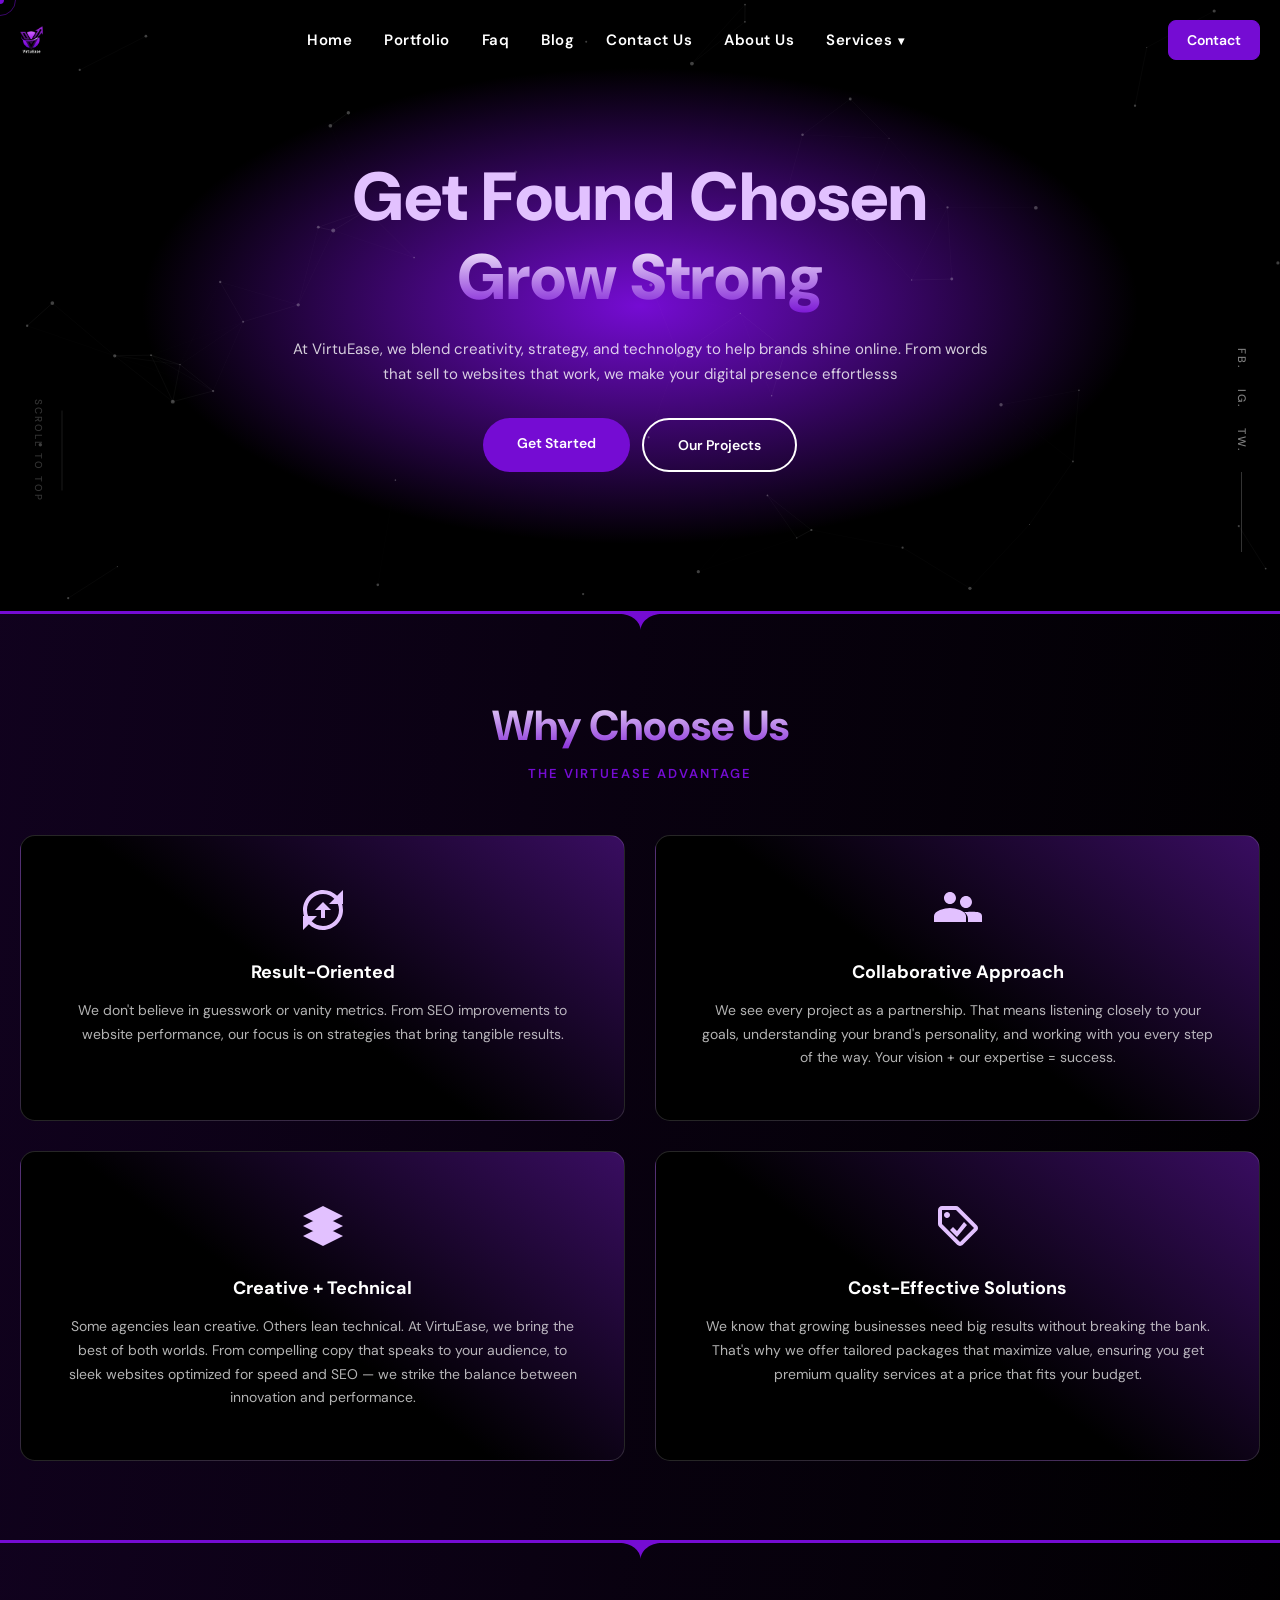
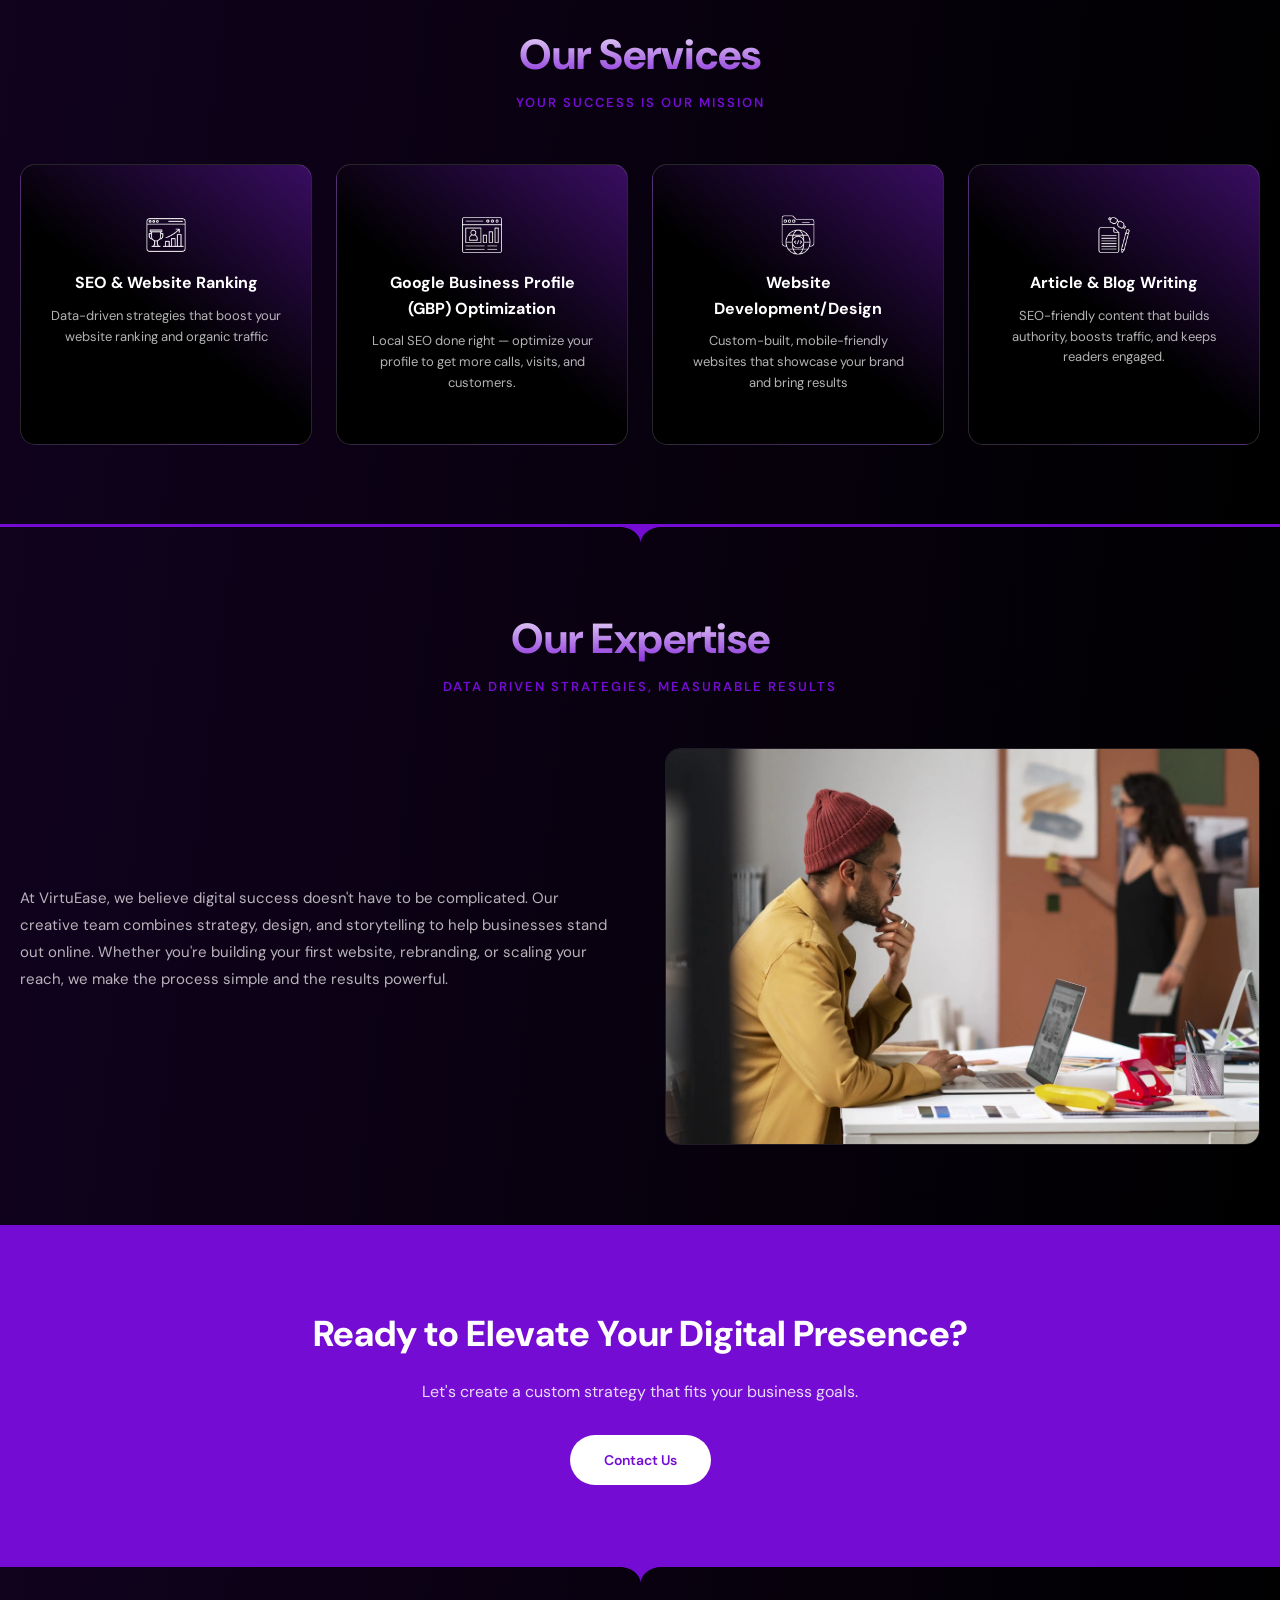
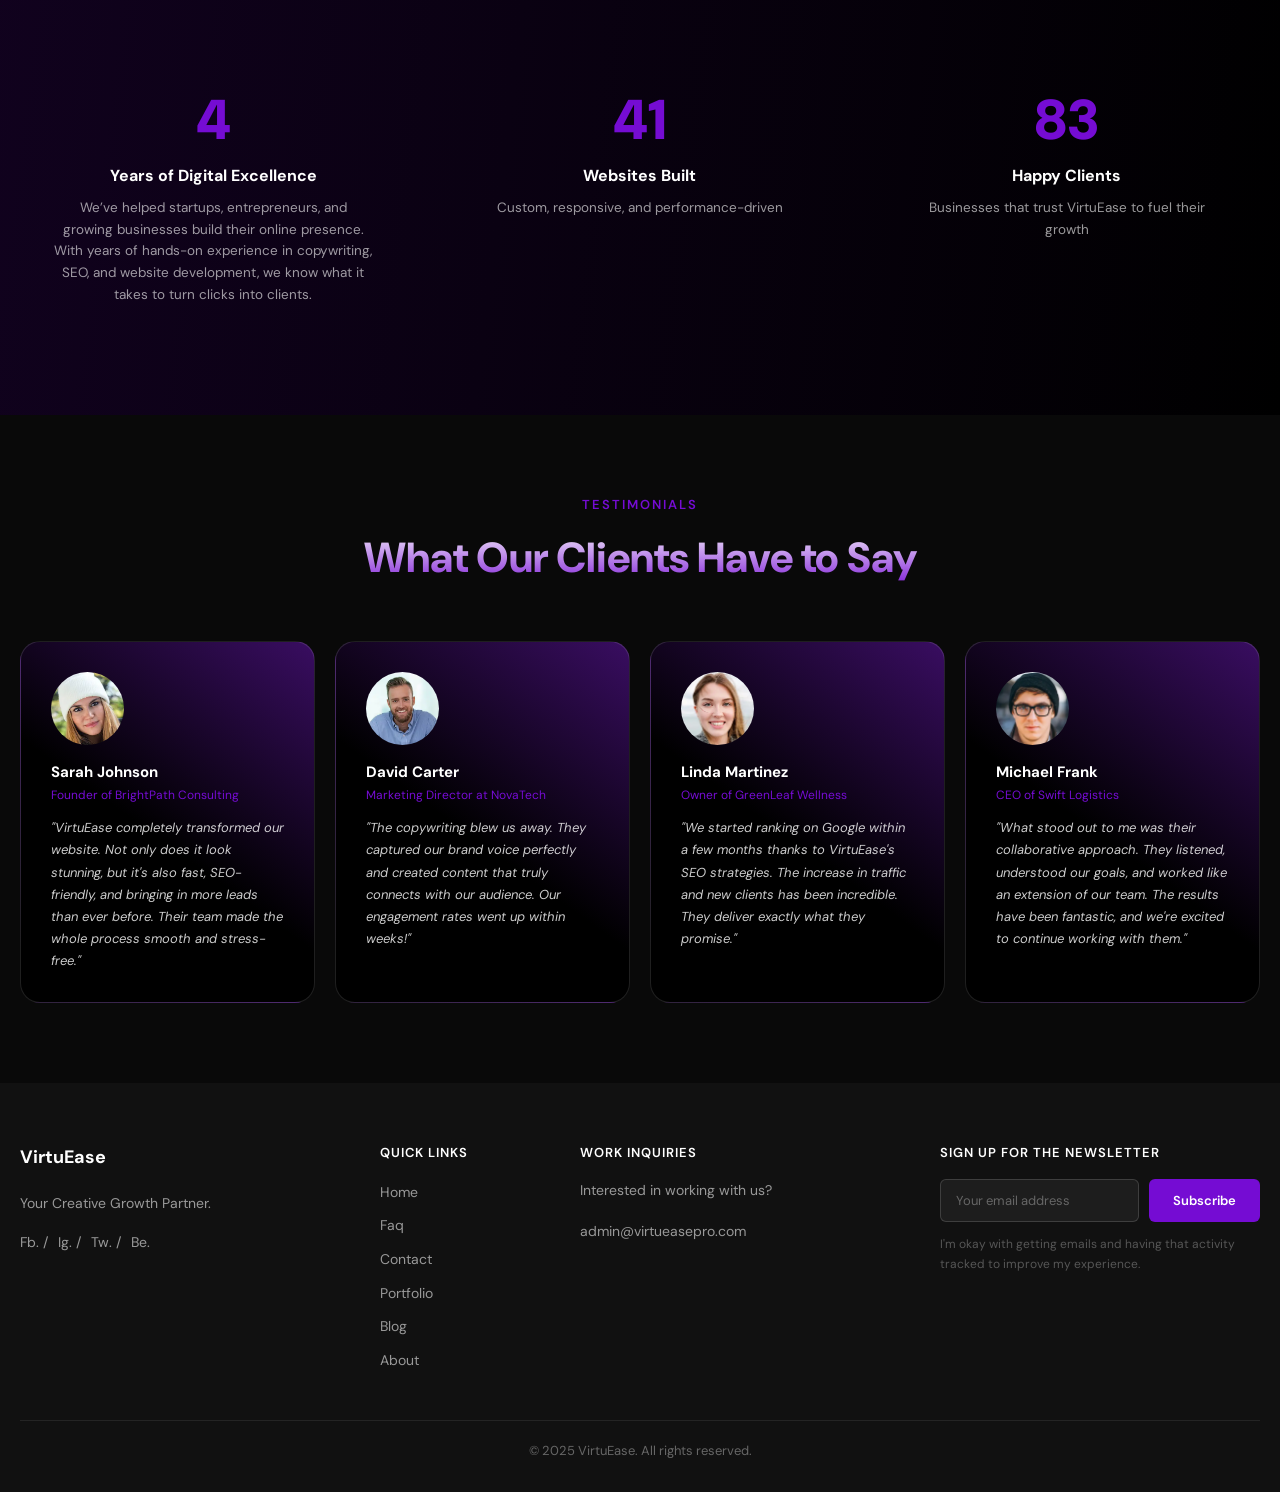
==== commit 5b486e39: "Implement particles canvas, active menu highlighting, desktop 2x2 why-choose grid, and contact page " ====
--- a/index.html
+++ b/index.html
@@ -89,6 +89,7 @@
   </div>
 
   <section class="hero-section">
+    <canvas id="particles-canvas"></canvas>
     <div class="container">
       <h1>Get Found Chosen</h1>
       <div class="hero-gradient-text">Grow Strong</div>
@@ -108,23 +109,43 @@
     </div>
     <div class="container">
       <div class="section-title">
-        <span class="subtitle">Why Choose Us</span>
-        <h2>The VirtuEase Advantage</h2>
+        <h2>Why Choose Us</h2>
+        <span class="subtitle">The VirtuEase Advantage</span>
       </div>
       <div class="why-grid">
         <div class="why-card">
+          <div class="card-icon">
+            <svg viewBox="0 0 24 24" xmlns="http://www.w3.org/2000/svg">
+              <path d="M12 2C6.48 2 2 6.48 2 12C2 14.76 3.12 17.26 4.93 19.07L6.34 17.66C4.89 16.21 4 14.21 4 12C4 7.58 7.58 4 12 4C14.21 4 16.21 4.89 17.66 6.34L15 9H22V2L19.07 4.93C17.26 3.12 14.76 2 12 2ZM19.07 4.93L17.66 6.34C19.11 7.79 20 9.79 20 12C20 16.42 16.42 20 12 20C9.79 20 7.79 19.11 6.34 17.66L9 15H2V22L4.93 19.07C6.74 20.88 9.24 22 12 22C17.52 22 22 17.52 22 12C22 9.24 20.88 6.74 19.07 4.93ZM12 8L8 12H11V16H13V12H16L12 8Z"/>
+            </svg>
+          </div>
           <h3>Result-Oriented</h3>
           <p>We don't believe in guesswork or vanity metrics. From SEO improvements to website performance, our focus is on strategies that bring tangible results.</p>
         </div>
         <div class="why-card">
+          <div class="card-icon">
+            <svg viewBox="0 0 24 24" xmlns="http://www.w3.org/2000/svg">
+              <path d="M16 11C17.66 11 18.99 9.66 18.99 8C18.99 6.34 17.66 5 16 5C14.34 5 13 6.34 13 8C13 9.66 14.34 11 16 11ZM8 9C9.66 9 10.99 7.66 10.99 6C10.99 4.34 9.66 3 8 3C6.34 3 5 4.34 5 6C5 7.66 6.34 9 8 9ZM8 11C5.33 11 0 12.34 0 15V18H16V15C16 12.34 10.67 11 8 11ZM16 13C15.71 13 15.38 13.02 15.03 13.05C16.2 13.89 17 15.02 17 16.5V18H24V15C24 12.34 18.67 13 16 13Z"/>
+            </svg>
+          </div>
           <h3>Collaborative Approach</h3>
           <p>We see every project as a partnership. That means listening closely to your goals, understanding your brand's personality, and working with you every step of the way. Your vision + our expertise = success.</p>
         </div>
         <div class="why-card">
+          <div class="card-icon">
+            <svg viewBox="0 0 24 24" xmlns="http://www.w3.org/2000/svg">
+              <path d="M12 2L2 7L12 12L22 7L12 2ZM2 17L12 22L22 17L12 12L2 17ZM2 12L12 17L22 12L12 7L2 12Z"/>
+            </svg>
+          </div>
           <h3>Creative + Technical</h3>
           <p>Some agencies lean creative. Others lean technical. At VirtuEase, we bring the best of both worlds. From compelling copy that speaks to your audience, to sleek websites optimized for speed and SEO — we strike the balance between innovation and performance.</p>
         </div>
         <div class="why-card">
+          <div class="card-icon">
+            <svg viewBox="0 0 24 24" xmlns="http://www.w3.org/2000/svg">
+              <path d="M21.41 11.58L12.42 2.59C12.05 2.22 11.55 2 11 2H4C2.9 2 2 2.9 2 4V11C2 11.55 2.22 12.05 2.59 12.42L11.58 21.41C11.95 21.78 12.45 22 13 22C13.55 22 14.05 21.78 14.41 21.41L21.41 14.41C21.78 14.05 22 13.55 22 13C22 12.45 21.78 11.95 21.41 11.58ZM13 20L4 11V4H11L20 13L13 20ZM6.5 8C5.67 8 5 7.33 5 6.5C5 5.67 5.67 5 6.5 5C7.33 5 8 5.67 8 6.5C8 7.33 7.33 8 6.5 8ZM11.5 14.5L9.5 12.5L8 14L11.5 17.5L16.5 11.5L15 10L11.5 14.5Z"/>
+            </svg>
+          </div>
           <h3>Cost-Effective Solutions</h3>
           <p>We know that growing businesses need big results without breaking the bank. That's why we offer tailored packages that maximize value, ensuring you get premium quality services at a price that fits your budget.</p>
         </div>
@@ -140,8 +161,8 @@
     </div>
     <div class="container">
       <div class="section-title">
-        <span class="subtitle">Our Services</span>
-        <h2>Your Success is our Mission</h2>
+        <h2>Our Services</h2>
+        <span class="subtitle">Your Success is our Mission</span>
       </div>
       <div class="services-grid">
         <div class="service-card">
@@ -184,8 +205,8 @@
     </div>
     <div class="container">
       <div class="section-title">
-        <span class="subtitle">Our Expertise</span>
-        <h2>Data Driven Strategies, Measurable Results</h2>
+        <h2>Our Expertise</h2>
+        <span class="subtitle">Data Driven Strategies, Measurable Results</span>
       </div>
       <div class="expertise-wrapper">
         <div class="expertise-content">
--- a/assets/css/style.css
+++ b/assets/css/style.css
@@ -280,7 +280,8 @@
   transition: .3s;
 }
 
-.hamburger-overlay .overlay-menu a:hover {
+.hamburger-overlay .overlay-menu a:hover,
+.hamburger-overlay .overlay-menu a.active {
   color: var(--primary);
 }
 
@@ -407,7 +408,8 @@
   transition: color 0.3s;
 }
 
-.nav-menu > li > a:hover {
+.nav-menu > li > a:hover,
+.nav-menu > li > a.active {
   color: var(--primary);
 }
 
@@ -510,6 +512,21 @@
   overflow: hidden;
 }
 
+#particles-canvas {
+  position: absolute;
+  top: 0;
+  left: 0;
+  width: 100%;
+  height: 100%;
+  z-index: 1;
+  pointer-events: none;
+}
+
+.hero-section .container {
+  position: relative;
+  z-index: 2;
+}
+
 .hero-section h1 {
   font-size: 68px;
   font-weight: 900;
@@ -703,8 +720,24 @@
 /* ===== WHY CHOOSE US ===== */
 .why-grid {
   display: grid;
-  grid-template-columns: repeat(4, 1fr);
-  gap: 24px;
+  grid-template-columns: repeat(2, 1fr);
+  gap: 30px;
+}
+
+.why-card .card-icon {
+  width: 48px;
+  height: 48px;
+  margin: 0 auto 24px;
+  display: flex;
+  align-items: center;
+  justify-content: center;
+  color: var(--primary-light);
+}
+
+.why-card .card-icon svg {
+  fill: currentColor;
+  width: 100%;
+  height: 100%;
 }
 
 .why-card {
@@ -1061,6 +1094,62 @@
   font-size: 16px;
   color: var(--text);
   opacity: .6;
+}
+
+/* Page Hero Card (Specifically for Contact page) */
+.page-hero-card {
+  background: linear-gradient(rgba(0,0,0,0.45), rgba(0,0,0,0.45)), url('../images/contact-hero-bg.jpg') no-repeat center center;
+  background-size: cover;
+  border-radius: 30px;
+  padding: 100px 80px;
+  margin: 140px auto 40px;
+  max-width: 1200px;
+  width: calc(100% - 40px);
+  text-align: left;
+  position: relative;
+  overflow: hidden;
+  box-sizing: border-box;
+}
+
+.page-hero-card h1 {
+  font-size: 54px;
+  font-weight: 800;
+  color: #fff;
+  margin-bottom: 12px;
+}
+
+.page-hero-card p {
+  font-size: 16px;
+  color: rgba(255,255,255,0.85);
+  margin-bottom: 24px;
+}
+
+.page-hero-card .btn-email {
+  display: inline-block;
+  padding: 12px 30px;
+  border: 1px solid #fff;
+  border-radius: 30px;
+  color: #fff;
+  font-size: 14px;
+  font-weight: 600;
+  text-decoration: none;
+  transition: all 0.3s ease;
+  background: transparent;
+}
+
+.page-hero-card .btn-email:hover {
+  background: #fff;
+  color: #000;
+}
+
+@media screen and (max-width: 768px) {
+  .page-hero-card {
+    padding: 60px 30px;
+    margin-top: 100px;
+  }
+  .page-hero-card h1 {
+    font-size: 36px;
+  }
 }
 
 /* ===== ABOUT ===== */
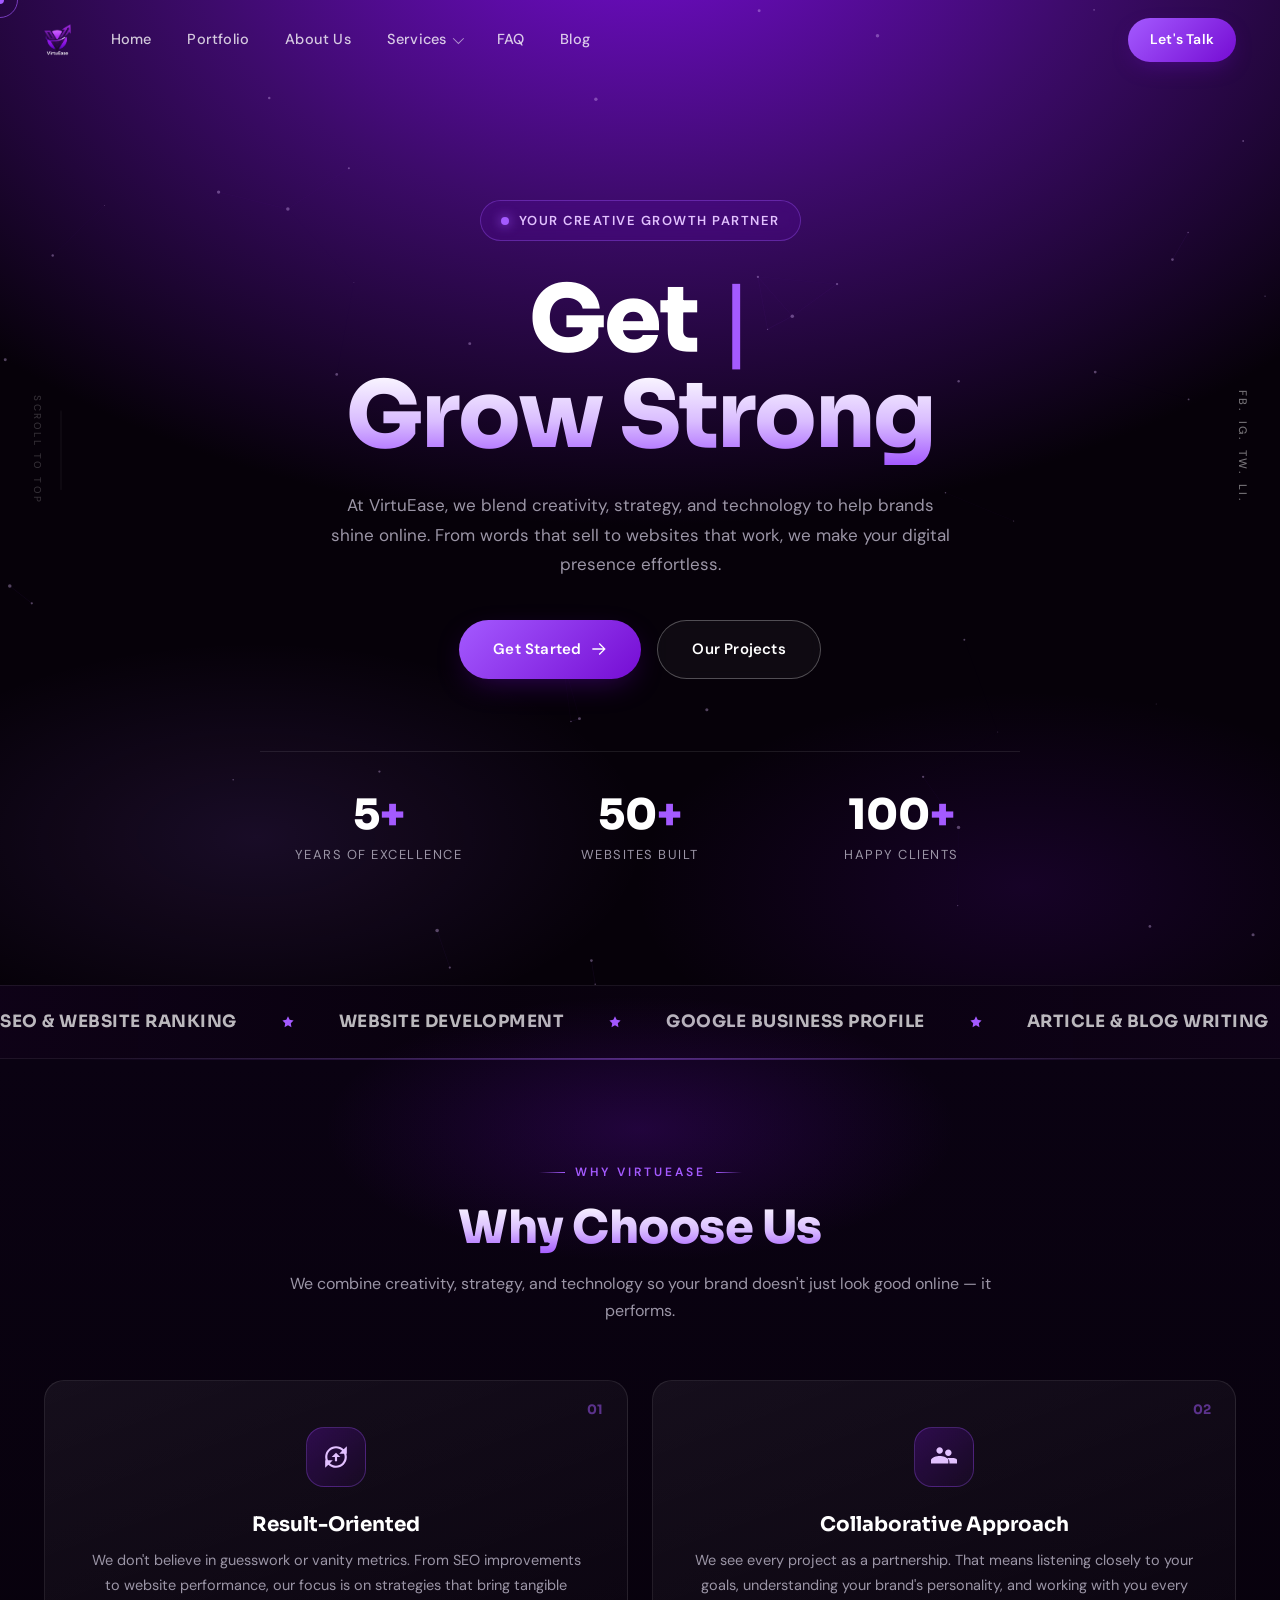
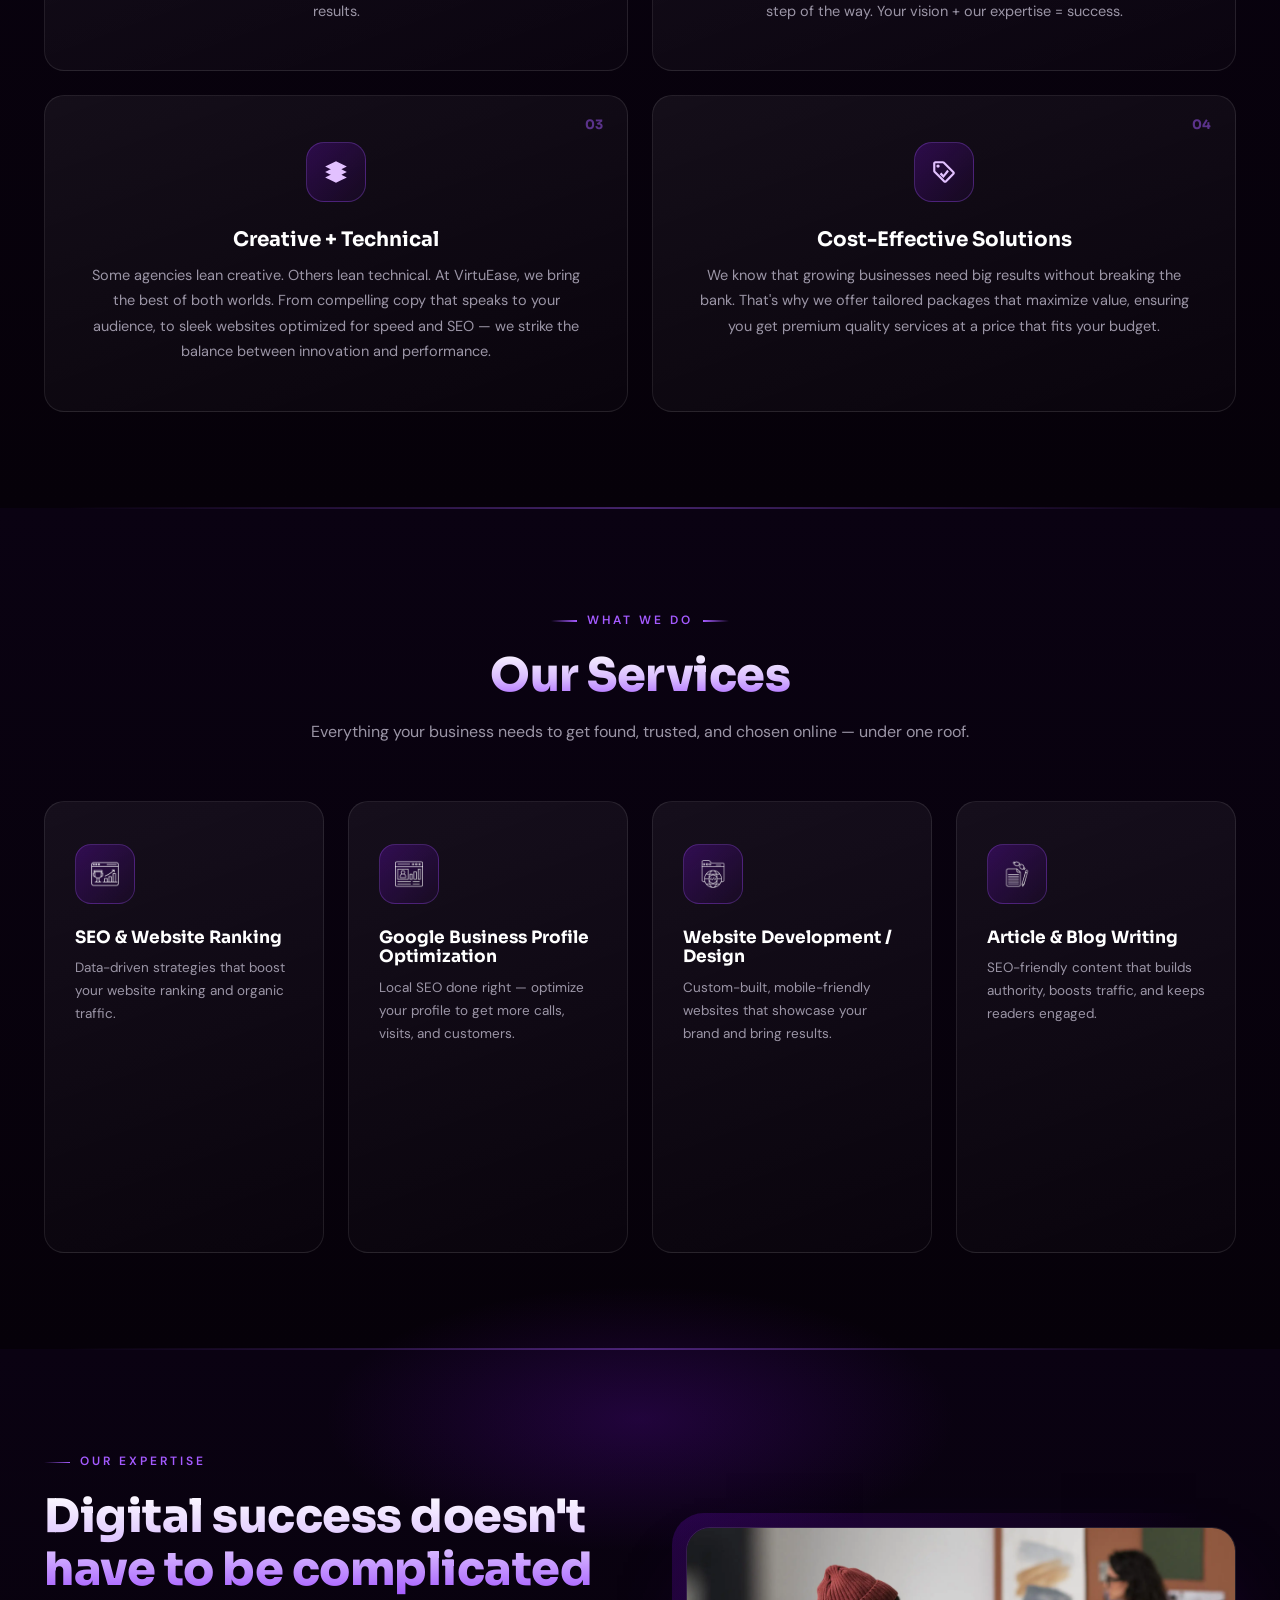
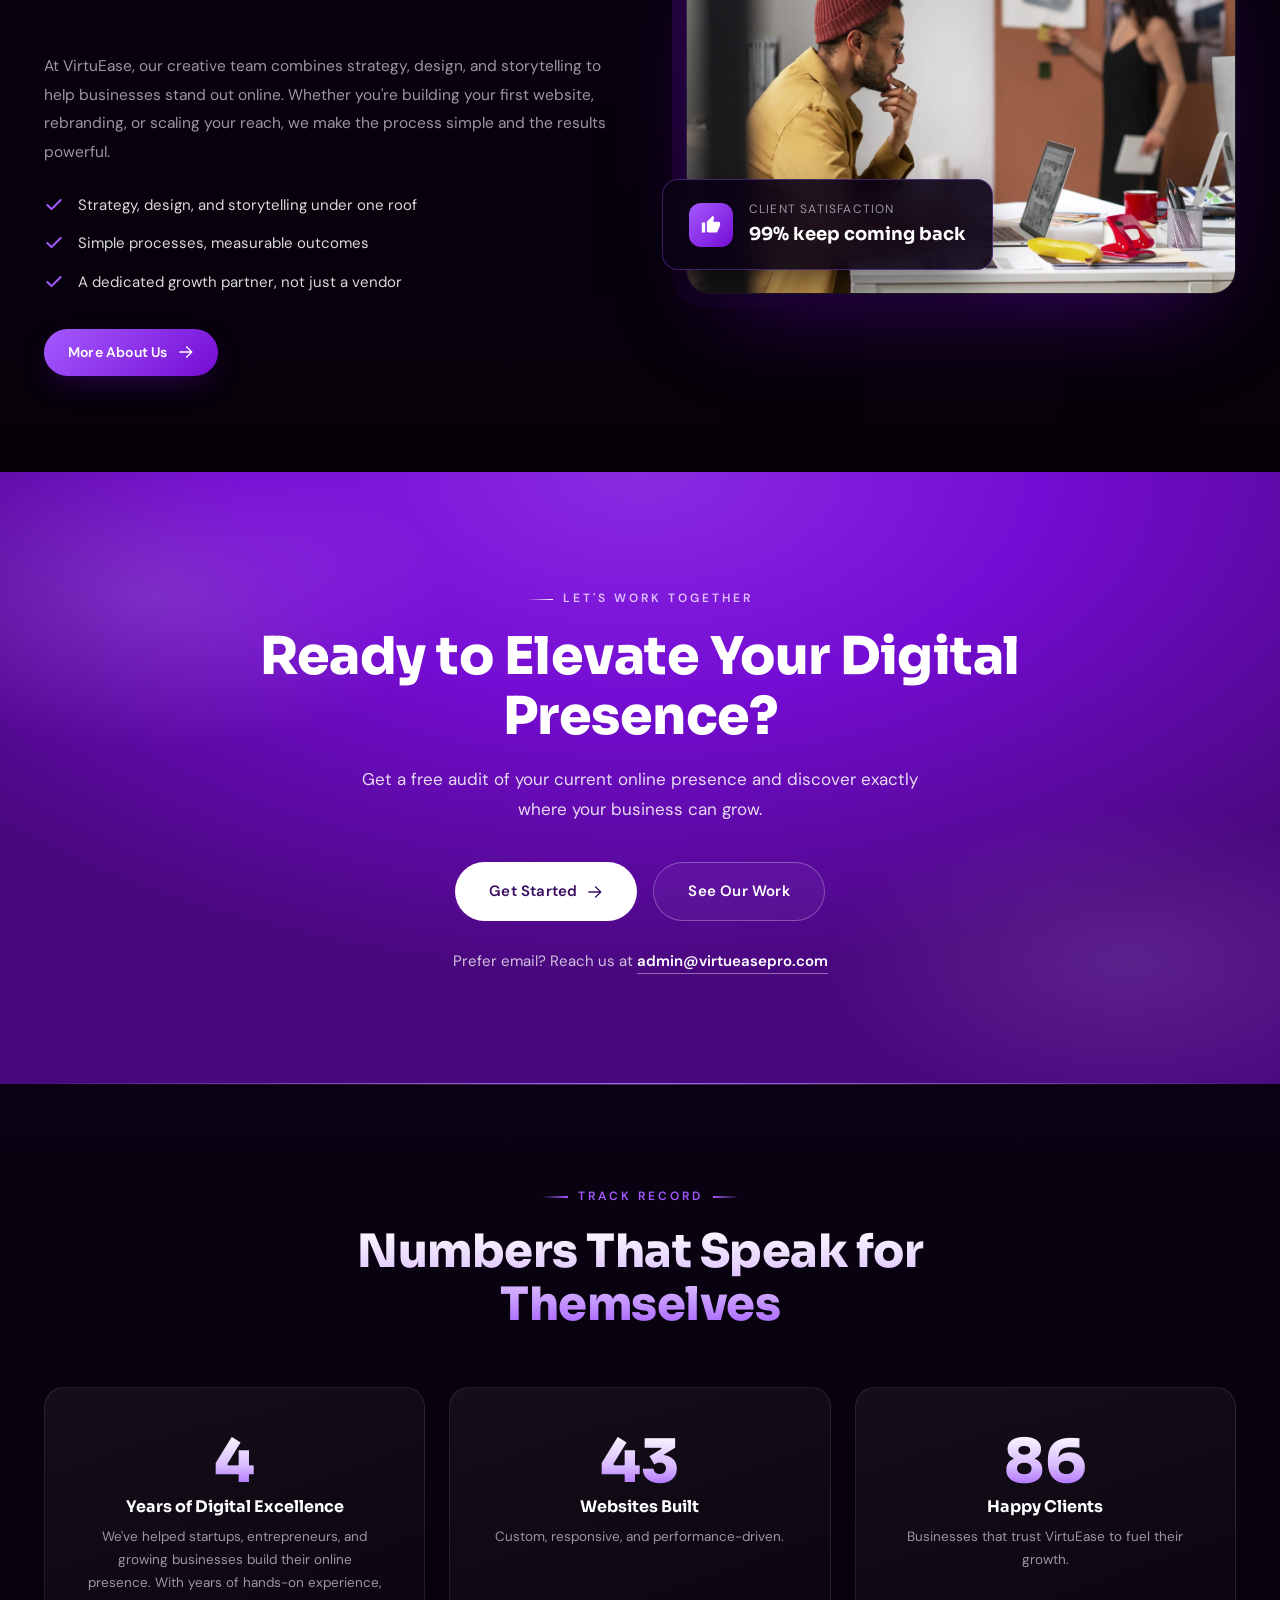
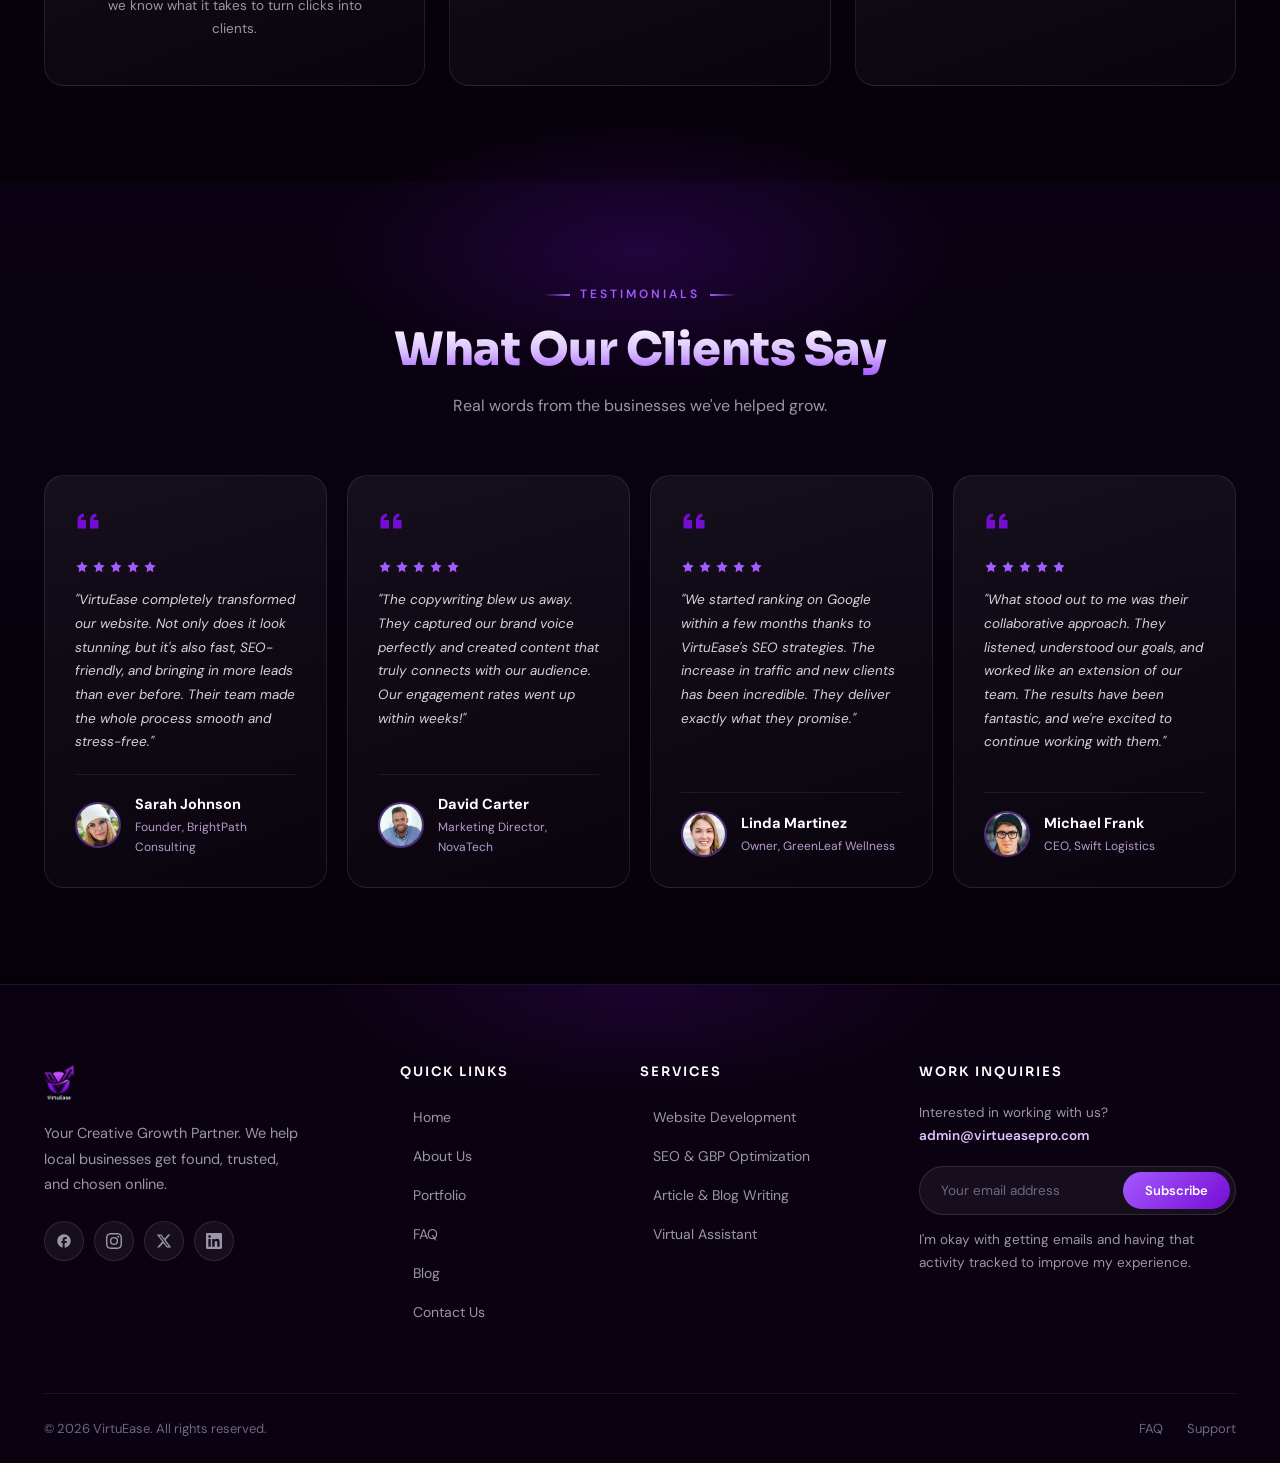
==== commit bba11e4c: "Redesign VirtuEase site: new design system, fixed cursor/marquee bugs, rebuilt all pages with proper" ====
--- a/index.html
+++ b/index.html
@@ -3,7 +3,7 @@
 <head>
   <meta charset="UTF-8">
   <meta name="viewport" content="width=device-width, initial-scale=1.0">
-  <title>Creative Digital Growth Partner &amp; SEO Agency | Virtuease</title>
+  <title>Creative Digital Growth Partner &amp; SEO Agency | VirtuEase</title>
   <meta name="description" content="All-in-one digital marketing for local trades. We build lead-generating websites, manage SEO &amp; Google Business Profiles, and create content that gets you customers.">
   <link rel="icon" type="image/png" href="assets/images/favicon-32.png">
   <link rel="stylesheet" href="assets/css/style.css">
@@ -12,7 +12,7 @@
 
   <div class="circle-cursor circle-cursor-outer"></div>
   <div class="circle-cursor circle-cursor-inner">
-    <svg width="21" height="21" viewBox="0 0 21 21" fill="none" xmlns="http://www.w3.org/2000/svg">
+    <svg width="21" height="21" viewBox="0 0 21 21" fill="none" xmlns="http://www.w3.org/2000/svg" aria-hidden="true">
       <path d="M2.06055 0H20.0605V18H17.0605V5.12155L2.12132 20.0608L0 17.9395L14.9395 3H2.06055V0Z"/>
     </svg>
   </div>
@@ -27,24 +27,25 @@
   </div>
 
   <div class="elements-bar elements-bar-right">
-    <span class="social-link">Fb.</span>
-    <span class="social-link">Ig.</span>
-    <span class="social-link">Tw.</span>
-    <div class="line"></div>
+    <div class="social-bar">
+      <ul class="social-bar-holder">
+        <li><a href="#" target="_blank" rel="noopener">Fb.</a></li>
+        <li><a href="#" target="_blank" rel="noopener">Ig.</a></li>
+        <li><a href="#" target="_blank" rel="noopener">Tw.</a></li>
+        <li><a href="#" target="_blank" rel="noopener">Li.</a></li>
+      </ul>
+    </div>
   </div>
 
   <header class="site-header">
     <div class="header-container">
-      <a href="/" class="logo">
+      <a href="/" class="logo" aria-label="VirtuEase home">
         <img src="assets/images/logo.png" alt="VirtuEase">
       </a>
-      <nav class="desktop-nav">
+      <nav class="desktop-nav" aria-label="Main navigation">
         <ul class="nav-menu">
           <li><a href="/">Home</a></li>
           <li><a href="/portfolio">Portfolio</a></li>
-          <li><a href="/faq">Faq</a></li>
-          <li><a href="/blog">Blog</a></li>
-          <li><a href="/contact-us">Contact Us</a></li>
           <li><a href="/about">About Us</a></li>
           <li class="has-dropdown">
             <a href="#">Services</a>
@@ -55,11 +56,13 @@
               <li><a href="/virtual-assistant">Virtual Assistant</a></li>
             </ul>
           </li>
+          <li><a href="/faq">FAQ</a></li>
+          <li><a href="/blog">Blog</a></li>
         </ul>
       </nav>
       <div class="header-actions">
-        <a href="/contact-us" class="btn-header-contact">Contact</a>
-        <button class="hamburger-btn" aria-label="Menu">
+        <a href="/contact-us" class="btn-header-contact">Let's Talk</a>
+        <button class="hamburger-btn" aria-label="Open menu">
           <span></span>
           <span></span>
           <span></span>
@@ -68,15 +71,12 @@
     </div>
   </header>
 
-  <div class="hamburger-overlay">
+  <div class="hamburger-overlay" aria-hidden="true">
     <ul class="overlay-menu">
-      <li><a href="/">Home</a></li>
-      <li><a href="/portfolio">Portfolio</a></li>
-      <li><a href="/faq">Faq</a></li>
-      <li><a href="/blog">Blog</a></li>
-      <li><a href="/contact-us">Contact Us</a></li>
-      <li><a href="/about">About Us</a></li>
-      <li class="has-submenu">
+      <li style="--i:0"><a href="/">Home</a></li>
+      <li style="--i:1"><a href="/portfolio">Portfolio</a></li>
+      <li style="--i:2"><a href="/about">About Us</a></li>
+      <li style="--i:3" class="has-submenu">
         <a href="#">Services</a>
         <ul class="overlay-submenu">
           <li><a href="/website-development">Website Development</a></li>
@@ -85,255 +85,449 @@
           <li><a href="/virtual-assistant">Virtual Assistant</a></li>
         </ul>
       </li>
+      <li style="--i:4"><a href="/faq">FAQ</a></li>
+      <li style="--i:5"><a href="/blog">Blog</a></li>
+      <li style="--i:6"><a href="/contact-us">Contact Us</a></li>
     </ul>
   </div>
 
-  <section class="hero-section">
-    <canvas id="particles-canvas"></canvas>
-    <div class="container">
-      <h1>Get Found Chosen</h1>
-      <div class="hero-gradient-text">Grow Strong</div>
-      <p>At VirtuEase, we blend creativity, strategy, and technology to help brands shine online. From words that sell to websites that work, we make your digital presence effortlesss</p>
-      <div class="hero-buttons">
-        <a href="/contact-us" class="btn btn-primary">Get Started</a>
-        <a href="/portfolio" class="btn btn-outline">Our Projects</a>
+  <main>
+    <section class="hero-section">
+      <canvas id="particles-canvas" aria-hidden="true"></canvas>
+      <div class="container">
+        <span class="hero-badge reveal revealed">Your Creative Growth Partner</span>
+        <h1 class="hero-title">
+          Get <span class="hero-animated-text"><span class="fancy-text" id="fancy-text" data-words='["Found","Chosen"]'>Found</span></span>
+          <span class="hero-gradient-text">Grow Strong</span>
+        </h1>
+        <p class="hero-sub">At VirtuEase, we blend creativity, strategy, and technology to help brands shine online. From words that sell to websites that work, we make your digital presence effortless.</p>
+        <div class="hero-buttons">
+          <a href="/contact-us" class="btn btn-primary">Get Started
+            <svg viewBox="0 0 24 24" fill="currentColor" aria-hidden="true"><path d="M13.025 3l8.97 8.97-8.97 8.98-1.415-1.415 6.56-6.556H2v-2.016h16.17l-6.56-6.556z"/></svg>
+          </a>
+          <a href="/portfolio" class="btn btn-outline">Our Projects</a>
+        </div>
+        <div class="hero-stats">
+          <div class="hero-stat">
+            <div class="num">5<span>+</span></div>
+            <div class="label">Years of Excellence</div>
+          </div>
+          <div class="hero-stat">
+            <div class="num">50<span>+</span></div>
+            <div class="label">Websites Built</div>
+          </div>
+          <div class="hero-stat">
+            <div class="num">100<span>+</span></div>
+            <div class="label">Happy Clients</div>
+          </div>
+        </div>
+      </div>
+    </section>
+
+    <div class="marquee" aria-hidden="true">
+      <div class="marquee-track">
+        <div class="marquee-group">
+          <span class="marquee-item"><span>SEO &amp; Website Ranking</span>
+            <svg class="marquee-star" viewBox="0 0 24 24" fill="currentColor"><path d="M12 2l2.9 6.26L21.6 9.3l-4.8 4.66 1.14 6.98L12 17.4l-5.94 3.54L7.2 13.96 2.4 9.3l6.7-1.04z"/></svg>
+          </span>
+          <span class="marquee-item"><span>Website Development</span>
+            <svg class="marquee-star" viewBox="0 0 24 24" fill="currentColor"><path d="M12 2l2.9 6.26L21.6 9.3l-4.8 4.66 1.14 6.98L12 17.4l-5.94 3.54L7.2 13.96 2.4 9.3l6.7-1.04z"/></svg>
+          </span>
+          <span class="marquee-item"><span>Google Business Profile</span>
+            <svg class="marquee-star" viewBox="0 0 24 24" fill="currentColor"><path d="M12 2l2.9 6.26L21.6 9.3l-4.8 4.66 1.14 6.98L12 17.4l-5.94 3.54L7.2 13.96 2.4 9.3l6.7-1.04z"/></svg>
+          </span>
+          <span class="marquee-item"><span>Article &amp; Blog Writing</span>
+            <svg class="marquee-star" viewBox="0 0 24 24" fill="currentColor"><path d="M12 2l2.9 6.26L21.6 9.3l-4.8 4.66 1.14 6.98L12 17.4l-5.94 3.54L7.2 13.96 2.4 9.3l6.7-1.04z"/></svg>
+          </span>
+          <span class="marquee-item"><span>Virtual Assistant</span>
+            <svg class="marquee-star" viewBox="0 0 24 24" fill="currentColor"><path d="M12 2l2.9 6.26L21.6 9.3l-4.8 4.66 1.14 6.98L12 17.4l-5.94 3.54L7.2 13.96 2.4 9.3l6.7-1.04z"/></svg>
+          </span>
+        </div>
+        <div class="marquee-group">
+          <span class="marquee-item"><span>SEO &amp; Website Ranking</span>
+            <svg class="marquee-star" viewBox="0 0 24 24" fill="currentColor"><path d="M12 2l2.9 6.26L21.6 9.3l-4.8 4.66 1.14 6.98L12 17.4l-5.94 3.54L7.2 13.96 2.4 9.3l6.7-1.04z"/></svg>
+          </span>
+          <span class="marquee-item"><span>Website Development</span>
+            <svg class="marquee-star" viewBox="0 0 24 24" fill="currentColor"><path d="M12 2l2.9 6.26L21.6 9.3l-4.8 4.66 1.14 6.98L12 17.4l-5.94 3.54L7.2 13.96 2.4 9.3l6.7-1.04z"/></svg>
+          </span>
+          <span class="marquee-item"><span>Google Business Profile</span>
+            <svg class="marquee-star" viewBox="0 0 24 24" fill="currentColor"><path d="M12 2l2.9 6.26L21.6 9.3l-4.8 4.66 1.14 6.98L12 17.4l-5.94 3.54L7.2 13.96 2.4 9.3l6.7-1.04z"/></svg>
+          </span>
+          <span class="marquee-item"><span>Article &amp; Blog Writing</span>
+            <svg class="marquee-star" viewBox="0 0 24 24" fill="currentColor"><path d="M12 2l2.9 6.26L21.6 9.3l-4.8 4.66 1.14 6.98L12 17.4l-5.94 3.54L7.2 13.96 2.4 9.3l6.7-1.04z"/></svg>
+          </span>
+          <span class="marquee-item"><span>Virtual Assistant</span>
+            <svg class="marquee-star" viewBox="0 0 24 24" fill="currentColor"><path d="M12 2l2.9 6.26L21.6 9.3l-4.8 4.66 1.14 6.98L12 17.4l-5.94 3.54L7.2 13.96 2.4 9.3l6.7-1.04z"/></svg>
+          </span>
+        </div>
       </div>
     </div>
-  </section>
-
-  <section class="section section-gradient">
-    <div class="shape-divider-top">
-      <svg xmlns="http://www.w3.org/2000/svg" viewBox="0 0 1000 20" preserveAspectRatio="none">
-        <path class="shape-fill" d="M0,0v3c0,0,393.8,0,483.4,0c9.2,0,16.6,7.4,16.6,16.6c0-9.1,7.4-16.6,16.6-16.6C606.2,3,1000,3,1000,3V0H0z"/>
-      </svg>
-    </div>
-    <div class="container">
-      <div class="section-title">
-        <h2>Why Choose Us</h2>
-        <span class="subtitle">The VirtuEase Advantage</span>
-      </div>
-      <div class="why-grid">
-        <div class="why-card">
-          <div class="card-icon">
-            <svg viewBox="0 0 24 24" xmlns="http://www.w3.org/2000/svg">
-              <path d="M12 2C6.48 2 2 6.48 2 12C2 14.76 3.12 17.26 4.93 19.07L6.34 17.66C4.89 16.21 4 14.21 4 12C4 7.58 7.58 4 12 4C14.21 4 16.21 4.89 17.66 6.34L15 9H22V2L19.07 4.93C17.26 3.12 14.76 2 12 2ZM19.07 4.93L17.66 6.34C19.11 7.79 20 9.79 20 12C20 16.42 16.42 20 12 20C9.79 20 7.79 19.11 6.34 17.66L9 15H2V22L4.93 19.07C6.74 20.88 9.24 22 12 22C17.52 22 22 17.52 22 12C22 9.24 20.88 6.74 19.07 4.93ZM12 8L8 12H11V16H13V12H16L12 8Z"/>
-            </svg>
-          </div>
-          <h3>Result-Oriented</h3>
-          <p>We don't believe in guesswork or vanity metrics. From SEO improvements to website performance, our focus is on strategies that bring tangible results.</p>
-        </div>
-        <div class="why-card">
-          <div class="card-icon">
-            <svg viewBox="0 0 24 24" xmlns="http://www.w3.org/2000/svg">
-              <path d="M16 11C17.66 11 18.99 9.66 18.99 8C18.99 6.34 17.66 5 16 5C14.34 5 13 6.34 13 8C13 9.66 14.34 11 16 11ZM8 9C9.66 9 10.99 7.66 10.99 6C10.99 4.34 9.66 3 8 3C6.34 3 5 4.34 5 6C5 7.66 6.34 9 8 9ZM8 11C5.33 11 0 12.34 0 15V18H16V15C16 12.34 10.67 11 8 11ZM16 13C15.71 13 15.38 13.02 15.03 13.05C16.2 13.89 17 15.02 17 16.5V18H24V15C24 12.34 18.67 13 16 13Z"/>
-            </svg>
-          </div>
-          <h3>Collaborative Approach</h3>
-          <p>We see every project as a partnership. That means listening closely to your goals, understanding your brand's personality, and working with you every step of the way. Your vision + our expertise = success.</p>
-        </div>
-        <div class="why-card">
-          <div class="card-icon">
-            <svg viewBox="0 0 24 24" xmlns="http://www.w3.org/2000/svg">
-              <path d="M12 2L2 7L12 12L22 7L12 2ZM2 17L12 22L22 17L12 12L2 17ZM2 12L12 17L22 12L12 7L2 12Z"/>
-            </svg>
-          </div>
-          <h3>Creative + Technical</h3>
-          <p>Some agencies lean creative. Others lean technical. At VirtuEase, we bring the best of both worlds. From compelling copy that speaks to your audience, to sleek websites optimized for speed and SEO — we strike the balance between innovation and performance.</p>
-        </div>
-        <div class="why-card">
-          <div class="card-icon">
-            <svg viewBox="0 0 24 24" xmlns="http://www.w3.org/2000/svg">
-              <path d="M21.41 11.58L12.42 2.59C12.05 2.22 11.55 2 11 2H4C2.9 2 2 2.9 2 4V11C2 11.55 2.22 12.05 2.59 12.42L11.58 21.41C11.95 21.78 12.45 22 13 22C13.55 22 14.05 21.78 14.41 21.41L21.41 14.41C21.78 14.05 22 13.55 22 13C22 12.45 21.78 11.95 21.41 11.58ZM13 20L4 11V4H11L20 13L13 20ZM6.5 8C5.67 8 5 7.33 5 6.5C5 5.67 5.67 5 6.5 5C7.33 5 8 5.67 8 6.5C8 7.33 7.33 8 6.5 8ZM11.5 14.5L9.5 12.5L8 14L11.5 17.5L16.5 11.5L15 10L11.5 14.5Z"/>
-            </svg>
-          </div>
-          <h3>Cost-Effective Solutions</h3>
-          <p>We know that growing businesses need big results without breaking the bank. That's why we offer tailored packages that maximize value, ensuring you get premium quality services at a price that fits your budget.</p>
-        </div>
-      </div>
-    </div>
-  </section>
-
-  <section class="section section-gradient">
-    <div class="shape-divider-top">
-      <svg xmlns="http://www.w3.org/2000/svg" viewBox="0 0 1000 20" preserveAspectRatio="none">
-        <path class="shape-fill" d="M0,0v3c0,0,393.8,0,483.4,0c9.2,0,16.6,7.4,16.6,16.6c0-9.1,7.4-16.6,16.6-16.6C606.2,3,1000,3,1000,3V0H0z"/>
-      </svg>
-    </div>
-    <div class="container">
-      <div class="section-title">
-        <h2>Our Services</h2>
-        <span class="subtitle">Your Success is our Mission</span>
-      </div>
-      <div class="services-grid">
-        <div class="service-card">
-          <span class="icon">
-            <img src="assets/images/icon-seo.png" alt="SEO icon" width="40" height="40" style="margin:0 auto">
-          </span>
-          <h4>SEO &amp; Website Ranking</h4>
-          <p>Data-driven strategies that boost your website ranking and organic traffic</p>
-        </div>
-        <div class="service-card">
-          <span class="icon">
-            <img src="assets/images/icon-gbp.png" alt="GBP icon" width="40" height="40" style="margin:0 auto">
-          </span>
-          <h4>Google Business Profile (GBP) Optimization</h4>
-          <p>Local SEO done right — optimize your profile to get more calls, visits, and customers.</p>
-        </div>
-        <div class="service-card">
-          <span class="icon">
-            <img src="assets/images/icon-web.png" alt="Web icon" width="40" height="40" style="margin:0 auto">
-          </span>
-          <h4>Website Development/Design</h4>
-          <p>Custom-built, mobile-friendly websites that showcase your brand and bring results</p>
-        </div>
-        <div class="service-card">
-          <span class="icon">
-            <img src="assets/images/icon-content.png" alt="Content icon" width="40" height="40" style="margin:0 auto">
-          </span>
-          <h4>Article &amp; Blog Writing</h4>
-          <p>SEO-friendly content that builds authority, boosts traffic, and keeps readers engaged.</p>
-        </div>
-      </div>
-    </div>
-  </section>
-
-  <section class="section section-gradient">
-    <div class="shape-divider-top">
-      <svg xmlns="http://www.w3.org/2000/svg" viewBox="0 0 1000 20" preserveAspectRatio="none">
-        <path class="shape-fill" d="M0,0v3c0,0,393.8,0,483.4,0c9.2,0,16.6,7.4,16.6,16.6c0-9.1,7.4-16.6,16.6-16.6C606.2,3,1000,3,1000,3V0H0z"/>
-      </svg>
-    </div>
-    <div class="container">
-      <div class="section-title">
-        <h2>Our Expertise</h2>
-        <span class="subtitle">Data Driven Strategies, Measurable Results</span>
-      </div>
-      <div class="expertise-wrapper">
-        <div class="expertise-content">
-          <p>At VirtuEase, we believe digital success doesn't have to be complicated. Our creative team combines strategy, design, and storytelling to help businesses stand out online. Whether you're building your first website, rebranding, or scaling your reach, we make the process simple and the results powerful.</p>
-        </div>
-        <div class="expertise-image">
-          <img src="assets/images/interior-office.jpg" alt="Office workspace">
-        </div>
-      </div>
-    </div>
-  </section>
-
-  <section class="cta-section">
-    <div class="container">
-      <h2>Ready to Elevate Your Digital Presence?</h2>
-      <p>Let's create a custom strategy that fits your business goals.</p>
-      <a href="/contact-us" class="btn btn-primary">Contact Us</a>
-    </div>
-  </section>
-
-  <section class="section section-gradient">
-    <div class="shape-divider-top">
-      <svg xmlns="http://www.w3.org/2000/svg" viewBox="0 0 1000 20" preserveAspectRatio="none">
-        <path class="shape-fill" d="M0,0v3c0,0,393.8,0,483.4,0c9.2,0,16.6,7.4,16.6,16.6c0-9.1,7.4-16.6,16.6-16.6C606.2,3,1000,3,1000,3V0H0z"/>
-      </svg>
-    </div>
-    <div class="container">
-      <div class="counters-grid">
-        <div class="counter-item">
-          <span class="counter-number" data-target="5">0</span>
-          <div class="counter-label">Years of Digital Excellence</div>
-          <p class="counter-description">We’ve helped startups, entrepreneurs, and growing businesses build their online presence. With years of hands-on experience in copywriting, SEO, and website development, we know what it takes to turn clicks into clients.</p>
-        </div>
-        <div class="counter-item">
-          <span class="counter-number" data-target="50">0</span>
-          <div class="counter-label">Websites Built</div>
-          <p class="counter-description">Custom, responsive, and performance-driven</p>
-        </div>
-        <div class="counter-item">
-          <span class="counter-number" data-target="100">0</span>
-          <div class="counter-label">Happy Clients</div>
-          <p class="counter-description">Businesses that trust VirtuEase to fuel their growth</p>
-        </div>
-      </div>
-    </div>
-  </section>
-
-  <section class="section testimonials-section">
-    <div class="container">
-      <div class="section-title">
-        <span class="subtitle">Testimonials</span>
-        <h2>What Our Clients Have to Say</h2>
-      </div>
-      <div class="testimonials-grid">
-        <div class="testimonial-card">
-          <img src="assets/images/testimonial-1.png" alt="Sarah Johnson" class="avatar" loading="lazy">
-          <div class="name">Sarah Johnson</div>
-          <div class="role">Founder of BrightPath Consulting</div>
-          <p>"VirtuEase completely transformed our website. Not only does it look stunning, but it's also fast, SEO-friendly, and bringing in more leads than ever before. Their team made the whole process smooth and stress-free."</p>
-        </div>
-        <div class="testimonial-card">
-          <img src="assets/images/testimonial-2.png" alt="David Carter" class="avatar" loading="lazy">
-          <div class="name">David Carter</div>
-          <div class="role">Marketing Director at NovaTech</div>
-          <p>"The copywriting blew us away. They captured our brand voice perfectly and created content that truly connects with our audience. Our engagement rates went up within weeks!"</p>
-        </div>
-        <div class="testimonial-card">
-          <img src="assets/images/testimonial-3.png" alt="Linda Martinez" class="avatar" loading="lazy">
-          <div class="name">Linda Martinez</div>
-          <div class="role">Owner of GreenLeaf Wellness</div>
-          <p>"We started ranking on Google within a few months thanks to VirtuEase's SEO strategies. The increase in traffic and new clients has been incredible. They deliver exactly what they promise."</p>
-        </div>
-        <div class="testimonial-card">
-          <img src="assets/images/testimonial-4.png" alt="Michael Frank" class="avatar" loading="lazy">
-          <div class="name">Michael Frank</div>
-          <div class="role">CEO of Swift Logistics</div>
-          <p>"What stood out to me was their collaborative approach. They listened, understood our goals, and worked like an extension of our team. The results have been fantastic, and we're excited to continue working with them."</p>
-        </div>
-      </div>
-    </div>
-  </section>
+
+    <section class="section section-gradient section-glow">
+      <div class="shape-divider-top" aria-hidden="true">
+        <svg xmlns="http://www.w3.org/2000/svg" viewBox="0 0 1000 20" preserveAspectRatio="none">
+          <path class="shape-fill" d="M0,0v3c0,0,393.8,0,483.4,0c9.2,0,16.6,7.4,16.6,16.6c0-9.1,7.4-16.6,16.6-16.6C606.2,3,1000,3,1000,3V0H0z"/>
+        </svg>
+      </div>
+      <div class="container">
+        <div class="section-title reveal">
+          <span class="eyebrow">Why VirtuEase</span>
+          <h2>Why Choose Us</h2>
+          <p>We combine creativity, strategy, and technology so your brand doesn't just look good online — it performs.</p>
+        </div>
+        <div class="why-grid">
+          <div class="why-card reveal" style="--d:0ms">
+            <span class="why-num">01</span>
+            <div class="card-icon">
+              <svg viewBox="0 0 24 24" xmlns="http://www.w3.org/2000/svg" aria-hidden="true">
+                <path d="M12 2C6.48 2 2 6.48 2 12C2 14.76 3.12 17.26 4.93 19.07L6.34 17.66C4.89 16.21 4 14.21 4 12C4 7.58 7.58 4 12 4C14.21 4 16.21 4.89 17.66 6.34L15 9H22V2L19.07 4.93C17.26 3.12 14.76 2 12 2ZM19.07 4.93L17.66 6.34C19.11 7.79 20 9.79 20 12C20 16.42 16.42 20 12 20C9.79 20 7.79 19.11 6.34 17.66L9 15H2V22L4.93 19.07C6.74 20.88 9.24 22 12 22C17.52 22 22 17.52 22 12C22 9.24 20.88 6.74 19.07 4.93ZM12 8L8 12H11V16H13V12H16L12 8Z"/>
+              </svg>
+            </div>
+            <h3>Result-Oriented</h3>
+            <p>We don't believe in guesswork or vanity metrics. From SEO improvements to website performance, our focus is on strategies that bring tangible results.</p>
+          </div>
+          <div class="why-card reveal" style="--d:80ms">
+            <span class="why-num">02</span>
+            <div class="card-icon">
+              <svg viewBox="0 0 24 24" xmlns="http://www.w3.org/2000/svg" aria-hidden="true">
+                <path d="M16 11C17.66 11 18.99 9.66 18.99 8C18.99 6.34 17.66 5 16 5C14.34 5 13 6.34 13 8C13 9.66 14.34 11 16 11ZM8 9C9.66 9 10.99 7.66 10.99 6C10.99 4.34 9.66 3 8 3C6.34 3 5 4.34 5 6C5 7.66 6.34 9 8 9ZM8 11C5.33 11 0 12.34 0 15V18H16V15C16 12.34 10.67 11 8 11ZM16 13C15.71 13 15.38 13.02 15.03 13.05C16.2 13.89 17 15.02 17 16.5V18H24V15C24 12.34 18.67 13 16 13Z"/>
+              </svg>
+            </div>
+            <h3>Collaborative Approach</h3>
+            <p>We see every project as a partnership. That means listening closely to your goals, understanding your brand's personality, and working with you every step of the way. Your vision + our expertise = success.</p>
+          </div>
+          <div class="why-card reveal" style="--d:160ms">
+            <span class="why-num">03</span>
+            <div class="card-icon">
+              <svg viewBox="0 0 24 24" xmlns="http://www.w3.org/2000/svg" aria-hidden="true">
+                <path d="M12 2L2 7L12 12L22 7L12 2ZM2 17L12 22L22 17L12 12L2 17ZM2 12L12 17L22 12L12 7L2 12Z"/>
+              </svg>
+            </div>
+            <h3>Creative + Technical</h3>
+            <p>Some agencies lean creative. Others lean technical. At VirtuEase, we bring the best of both worlds. From compelling copy that speaks to your audience, to sleek websites optimized for speed and SEO — we strike the balance between innovation and performance.</p>
+          </div>
+          <div class="why-card reveal" style="--d:240ms">
+            <span class="why-num">04</span>
+            <div class="card-icon">
+              <svg viewBox="0 0 24 24" xmlns="http://www.w3.org/2000/svg" aria-hidden="true">
+                <path d="M21.41 11.58L12.42 2.59C12.05 2.22 11.55 2 11 2H4C2.9 2 2 2.9 2 4V11C2 11.55 2.22 12.05 2.59 12.42L11.58 21.41C11.95 21.78 12.45 22 13 22C13.55 22 14.05 21.78 14.41 21.41L21.41 14.41C21.78 14.05 22 13.55 22 13C22 12.45 21.78 11.95 21.41 11.58ZM13 20L4 11V4H11L20 13L13 20ZM6.5 8C5.67 8 5 7.33 5 6.5C5 5.67 5.67 5 6.5 5C7.33 5 8 5.67 8 6.5C8 7.33 7.33 8 6.5 8ZM11.5 14.5L9.5 12.5L8 14L11.5 17.5L16.5 11.5L15 10L11.5 14.5Z"/>
+              </svg>
+            </div>
+            <h3>Cost-Effective Solutions</h3>
+            <p>We know that growing businesses need big results without breaking the bank. That's why we offer tailored packages that maximize value, ensuring you get premium quality services at a price that fits your budget.</p>
+          </div>
+        </div>
+      </div>
+    </section>
+
+    <section class="section section-gradient">
+      <div class="shape-divider-top" aria-hidden="true">
+        <svg xmlns="http://www.w3.org/2000/svg" viewBox="0 0 1000 20" preserveAspectRatio="none">
+          <path class="shape-fill" d="M0,0v3c0,0,393.8,0,483.4,0c9.2,0,16.6,7.4,16.6,16.6c0-9.1,7.4-16.6,16.6-16.6C606.2,3,1000,3,1000,3V0H0z"/>
+        </svg>
+      </div>
+      <div class="container">
+        <div class="section-title reveal">
+          <span class="eyebrow">What We Do</span>
+          <h2>Our Services</h2>
+          <p>Everything your business needs to get found, trusted, and chosen online — under one roof.</p>
+        </div>
+        <div class="services-grid">
+          <a href="/seo-google-business-profile-optimization" class="service-card reveal" style="--d:0ms">
+            <span class="icon">
+              <img src="assets/images/icon-seo.png" alt="" width="28" height="28">
+            </span>
+            <h4>SEO &amp; Website Ranking</h4>
+            <p>Data-driven strategies that boost your website ranking and organic traffic.</p>
+            <span class="service-link">Explore service
+              <svg viewBox="0 0 24 24" fill="currentColor" aria-hidden="true"><path d="M13.025 3l8.97 8.97-8.97 8.98-1.415-1.415 6.56-6.556H2v-2.016h16.17l-6.56-6.556z"/></svg>
+            </span>
+          </a>
+          <a href="/seo-google-business-profile-optimization" class="service-card reveal" style="--d:80ms">
+            <span class="icon">
+              <img src="assets/images/icon-gbp.png" alt="" width="28" height="28">
+            </span>
+            <h4>Google Business Profile Optimization</h4>
+            <p>Local SEO done right — optimize your profile to get more calls, visits, and customers.</p>
+            <span class="service-link">Explore service
+              <svg viewBox="0 0 24 24" fill="currentColor" aria-hidden="true"><path d="M13.025 3l8.97 8.97-8.97 8.98-1.415-1.415 6.56-6.556H2v-2.016h16.17l-6.56-6.556z"/></svg>
+            </span>
+          </a>
+          <a href="/website-development" class="service-card reveal" style="--d:160ms">
+            <span class="icon">
+              <img src="assets/images/icon-web.png" alt="" width="28" height="28">
+            </span>
+            <h4>Website Development / Design</h4>
+            <p>Custom-built, mobile-friendly websites that showcase your brand and bring results.</p>
+            <span class="service-link">Explore service
+              <svg viewBox="0 0 24 24" fill="currentColor" aria-hidden="true"><path d="M13.025 3l8.97 8.97-8.97 8.98-1.415-1.415 6.56-6.556H2v-2.016h16.17l-6.56-6.556z"/></svg>
+            </span>
+          </a>
+          <a href="/article-and-blog-writing" class="service-card reveal" style="--d:240ms">
+            <span class="icon">
+              <img src="assets/images/icon-content.png" alt="" width="28" height="28">
+            </span>
+            <h4>Article &amp; Blog Writing</h4>
+            <p>SEO-friendly content that builds authority, boosts traffic, and keeps readers engaged.</p>
+            <span class="service-link">Explore service
+              <svg viewBox="0 0 24 24" fill="currentColor" aria-hidden="true"><path d="M13.025 3l8.97 8.97-8.97 8.98-1.415-1.415 6.56-6.556H2v-2.016h16.17l-6.56-6.556z"/></svg>
+            </span>
+          </a>
+        </div>
+      </div>
+    </section>
+
+    <section class="section section-gradient section-glow">
+      <div class="shape-divider-top" aria-hidden="true">
+        <svg xmlns="http://www.w3.org/2000/svg" viewBox="0 0 1000 20" preserveAspectRatio="none">
+          <path class="shape-fill" d="M0,0v3c0,0,393.8,0,483.4,0c9.2,0,16.6,7.4,16.6,16.6c0-9.1,7.4-16.6,16.6-16.6C606.2,3,1000,3,1000,3V0H0z"/>
+        </svg>
+      </div>
+      <div class="container">
+        <div class="expertise-wrapper">
+          <div class="expertise-content reveal">
+            <span class="eyebrow">Our Expertise</span>
+            <div class="section-title left">
+              <h2>Digital success doesn't have to be complicated</h2>
+            </div>
+            <p>At VirtuEase, our creative team combines strategy, design, and storytelling to help businesses stand out online. Whether you're building your first website, rebranding, or scaling your reach, we make the process simple and the results powerful.</p>
+            <ul class="expertise-list">
+              <li>
+                <svg viewBox="0 0 24 24" fill="none" stroke="currentColor" stroke-width="2.4" stroke-linecap="round" stroke-linejoin="round" aria-hidden="true"><path d="M20 6L9 17l-5-5"/></svg>
+                Strategy, design, and storytelling under one roof
+              </li>
+              <li>
+                <svg viewBox="0 0 24 24" fill="none" stroke="currentColor" stroke-width="2.4" stroke-linecap="round" stroke-linejoin="round" aria-hidden="true"><path d="M20 6L9 17l-5-5"/></svg>
+                Simple processes, measurable outcomes
+              </li>
+              <li>
+                <svg viewBox="0 0 24 24" fill="none" stroke="currentColor" stroke-width="2.4" stroke-linecap="round" stroke-linejoin="round" aria-hidden="true"><path d="M20 6L9 17l-5-5"/></svg>
+                A dedicated growth partner, not just a vendor
+              </li>
+            </ul>
+            <a href="/about" class="btn btn-primary btn-sm">More About Us
+              <svg viewBox="0 0 24 24" fill="currentColor" aria-hidden="true"><path d="M13.025 3l8.97 8.97-8.97 8.98-1.415-1.415 6.56-6.556H2v-2.016h16.17l-6.56-6.556z"/></svg>
+            </a>
+          </div>
+          <div class="expertise-image reveal" style="--d:120ms">
+            <img src="assets/images/interior-office.jpg" alt="Inside the VirtuEase creative workspace" loading="lazy">
+            <div class="expertise-float">
+              <div class="float-icon">
+                <svg viewBox="0 0 24 24" xmlns="http://www.w3.org/2000/svg" aria-hidden="true"><path d="M1 21h4V9H1v12zM23 10c0-1.1-.9-2-2-2h-6.31l.95-4.57.03-.32c0-.41-.17-.79-.44-1.06L14.17 1 7.59 7.59C7.22 7.95 7 8.45 7 9v10c0 1.1.9 2 2 2h9c.83 0 1.54-.5 1.84-1.22l3.02-7.05c.09-.23.14-.47.14-.73v-2z"/></svg>
+              </div>
+              <div>
+                <div class="float-label">Client Satisfaction</div>
+                <div class="float-value">99% keep coming back</div>
+              </div>
+            </div>
+          </div>
+        </div>
+      </div>
+    </section>
+
+    <section class="cta-section">
+      <div class="container">
+        <span class="eyebrow reveal revealed">Let's Work Together</span>
+        <h2 class="reveal revealed">Ready to Elevate Your Digital Presence?</h2>
+        <p class="reveal revealed">Get a free audit of your current online presence and discover exactly where your business can grow.</p>
+        <div class="hero-buttons reveal revealed">
+          <a href="/contact-us" class="btn btn-white">Get Started
+            <svg viewBox="0 0 24 24" fill="currentColor" aria-hidden="true"><path d="M13.025 3l8.97 8.97-8.97 8.98-1.415-1.415 6.56-6.556H2v-2.016h16.17l-6.56-6.556z"/></svg>
+          </a>
+          <a href="/portfolio" class="btn btn-outline">See Our Work</a>
+        </div>
+        <span class="cta-email reveal revealed">Prefer email? Reach us at <a href="mailto:admin@virtueasepro.com">admin@virtueasepro.com</a></span>
+      </div>
+    </section>
+
+    <section class="section section-gradient">
+      <div class="shape-divider-top" aria-hidden="true">
+        <svg xmlns="http://www.w3.org/2000/svg" viewBox="0 0 1000 20" preserveAspectRatio="none">
+          <path class="shape-fill" d="M0,0v3c0,0,393.8,0,483.4,0c9.2,0,16.6,7.4,16.6,16.6c0-9.1,7.4-16.6,16.6-16.6C606.2,3,1000,3,1000,3V0H0z"/>
+        </svg>
+      </div>
+      <div class="container">
+        <div class="section-title reveal">
+          <span class="eyebrow">Track Record</span>
+          <h2>Numbers That Speak for Themselves</h2>
+        </div>
+        <div class="counters-grid">
+          <div class="counter-item reveal" style="--d:0ms">
+            <span class="counter-number" data-target="5">0</span>
+            <h6 class="counter-label">Years of Digital Excellence</h6>
+            <p class="counter-description">We've helped startups, entrepreneurs, and growing businesses build their online presence. With years of hands-on experience, we know what it takes to turn clicks into clients.</p>
+          </div>
+          <div class="counter-item reveal" style="--d:100ms">
+            <span class="counter-number" data-target="50">0</span>
+            <h6 class="counter-label">Websites Built</h6>
+            <p class="counter-description">Custom, responsive, and performance-driven.</p>
+          </div>
+          <div class="counter-item reveal" style="--d:200ms">
+            <span class="counter-number" data-target="100">0</span>
+            <h6 class="counter-label">Happy Clients</h6>
+            <p class="counter-description">Businesses that trust VirtuEase to fuel their growth.</p>
+          </div>
+        </div>
+      </div>
+    </section>
+
+    <section class="section testimonials-section section-glow">
+      <div class="container">
+        <div class="section-title reveal">
+          <span class="eyebrow">Testimonials</span>
+          <h2>What Our Clients Say</h2>
+          <p>Real words from the businesses we've helped grow.</p>
+        </div>
+        <div class="testimonials-grid">
+          <div class="testimonial-card reveal" style="--d:0ms">
+            <span class="quote-icon">
+              <svg viewBox="0 0 24 24" xmlns="http://www.w3.org/2000/svg" aria-hidden="true"><path d="M7.17 6C4.32 6 2 8.32 2 11.17V18h6.83v-6.83H4.67c0-1.38 1.12-2.5 2.5-2.5V6zm10 0C14.32 6 12 8.32 12 11.17V18h6.83v-6.83h-4.16c0-1.38 1.12-2.5 2.5-2.5V6z"/></svg>
+            </span>
+            <div class="stars" aria-label="5 out of 5 stars">
+              <svg viewBox="0 0 24 24" aria-hidden="true"><path d="M12 2l2.9 6.26L21.6 9.3l-4.8 4.66 1.14 6.98L12 17.4l-5.94 3.54L7.2 13.96 2.4 9.3l6.7-1.04z"/></svg>
+              <svg viewBox="0 0 24 24" aria-hidden="true"><path d="M12 2l2.9 6.26L21.6 9.3l-4.8 4.66 1.14 6.98L12 17.4l-5.94 3.54L7.2 13.96 2.4 9.3l6.7-1.04z"/></svg>
+              <svg viewBox="0 0 24 24" aria-hidden="true"><path d="M12 2l2.9 6.26L21.6 9.3l-4.8 4.66 1.14 6.98L12 17.4l-5.94 3.54L7.2 13.96 2.4 9.3l6.7-1.04z"/></svg>
+              <svg viewBox="0 0 24 24" aria-hidden="true"><path d="M12 2l2.9 6.26L21.6 9.3l-4.8 4.66 1.14 6.98L12 17.4l-5.94 3.54L7.2 13.96 2.4 9.3l6.7-1.04z"/></svg>
+              <svg viewBox="0 0 24 24" aria-hidden="true"><path d="M12 2l2.9 6.26L21.6 9.3l-4.8 4.66 1.14 6.98L12 17.4l-5.94 3.54L7.2 13.96 2.4 9.3l6.7-1.04z"/></svg>
+            </div>
+            <p>"VirtuEase completely transformed our website. Not only does it look stunning, but it's also fast, SEO-friendly, and bringing in more leads than ever before. Their team made the whole process smooth and stress-free."</p>
+            <div class="person">
+              <img src="assets/images/testimonial-1.png" alt="Sarah Johnson" class="avatar" loading="lazy">
+              <div>
+                <div class="name">Sarah Johnson</div>
+                <div class="role">Founder, BrightPath Consulting</div>
+              </div>
+            </div>
+          </div>
+          <div class="testimonial-card reveal" style="--d:80ms">
+            <span class="quote-icon">
+              <svg viewBox="0 0 24 24" xmlns="http://www.w3.org/2000/svg" aria-hidden="true"><path d="M7.17 6C4.32 6 2 8.32 2 11.17V18h6.83v-6.83H4.67c0-1.38 1.12-2.5 2.5-2.5V6zm10 0C14.32 6 12 8.32 12 11.17V18h6.83v-6.83h-4.16c0-1.38 1.12-2.5 2.5-2.5V6z"/></svg>
+            </span>
+            <div class="stars" aria-label="5 out of 5 stars">
+              <svg viewBox="0 0 24 24" aria-hidden="true"><path d="M12 2l2.9 6.26L21.6 9.3l-4.8 4.66 1.14 6.98L12 17.4l-5.94 3.54L7.2 13.96 2.4 9.3l6.7-1.04z"/></svg>
+              <svg viewBox="0 0 24 24" aria-hidden="true"><path d="M12 2l2.9 6.26L21.6 9.3l-4.8 4.66 1.14 6.98L12 17.4l-5.94 3.54L7.2 13.96 2.4 9.3l6.7-1.04z"/></svg>
+              <svg viewBox="0 0 24 24" aria-hidden="true"><path d="M12 2l2.9 6.26L21.6 9.3l-4.8 4.66 1.14 6.98L12 17.4l-5.94 3.54L7.2 13.96 2.4 9.3l6.7-1.04z"/></svg>
+              <svg viewBox="0 0 24 24" aria-hidden="true"><path d="M12 2l2.9 6.26L21.6 9.3l-4.8 4.66 1.14 6.98L12 17.4l-5.94 3.54L7.2 13.96 2.4 9.3l6.7-1.04z"/></svg>
+              <svg viewBox="0 0 24 24" aria-hidden="true"><path d="M12 2l2.9 6.26L21.6 9.3l-4.8 4.66 1.14 6.98L12 17.4l-5.94 3.54L7.2 13.96 2.4 9.3l6.7-1.04z"/></svg>
+            </div>
+            <p>"The copywriting blew us away. They captured our brand voice perfectly and created content that truly connects with our audience. Our engagement rates went up within weeks!"</p>
+            <div class="person">
+              <img src="assets/images/testimonial-2.png" alt="David Carter" class="avatar" loading="lazy">
+              <div>
+                <div class="name">David Carter</div>
+                <div class="role">Marketing Director, NovaTech</div>
+              </div>
+            </div>
+          </div>
+          <div class="testimonial-card reveal" style="--d:160ms">
+            <span class="quote-icon">
+              <svg viewBox="0 0 24 24" xmlns="http://www.w3.org/2000/svg" aria-hidden="true"><path d="M7.17 6C4.32 6 2 8.32 2 11.17V18h6.83v-6.83H4.67c0-1.38 1.12-2.5 2.5-2.5V6zm10 0C14.32 6 12 8.32 12 11.17V18h6.83v-6.83h-4.16c0-1.38 1.12-2.5 2.5-2.5V6z"/></svg>
+            </span>
+            <div class="stars" aria-label="5 out of 5 stars">
+              <svg viewBox="0 0 24 24" aria-hidden="true"><path d="M12 2l2.9 6.26L21.6 9.3l-4.8 4.66 1.14 6.98L12 17.4l-5.94 3.54L7.2 13.96 2.4 9.3l6.7-1.04z"/></svg>
+              <svg viewBox="0 0 24 24" aria-hidden="true"><path d="M12 2l2.9 6.26L21.6 9.3l-4.8 4.66 1.14 6.98L12 17.4l-5.94 3.54L7.2 13.96 2.4 9.3l6.7-1.04z"/></svg>
+              <svg viewBox="0 0 24 24" aria-hidden="true"><path d="M12 2l2.9 6.26L21.6 9.3l-4.8 4.66 1.14 6.98L12 17.4l-5.94 3.54L7.2 13.96 2.4 9.3l6.7-1.04z"/></svg>
+              <svg viewBox="0 0 24 24" aria-hidden="true"><path d="M12 2l2.9 6.26L21.6 9.3l-4.8 4.66 1.14 6.98L12 17.4l-5.94 3.54L7.2 13.96 2.4 9.3l6.7-1.04z"/></svg>
+              <svg viewBox="0 0 24 24" aria-hidden="true"><path d="M12 2l2.9 6.26L21.6 9.3l-4.8 4.66 1.14 6.98L12 17.4l-5.94 3.54L7.2 13.96 2.4 9.3l6.7-1.04z"/></svg>
+            </div>
+            <p>"We started ranking on Google within a few months thanks to VirtuEase's SEO strategies. The increase in traffic and new clients has been incredible. They deliver exactly what they promise."</p>
+            <div class="person">
+              <img src="assets/images/testimonial-3.png" alt="Linda Martinez" class="avatar" loading="lazy">
+              <div>
+                <div class="name">Linda Martinez</div>
+                <div class="role">Owner, GreenLeaf Wellness</div>
+              </div>
+            </div>
+          </div>
+          <div class="testimonial-card reveal" style="--d:240ms">
+            <span class="quote-icon">
+              <svg viewBox="0 0 24 24" xmlns="http://www.w3.org/2000/svg" aria-hidden="true"><path d="M7.17 6C4.32 6 2 8.32 2 11.17V18h6.83v-6.83H4.67c0-1.38 1.12-2.5 2.5-2.5V6zm10 0C14.32 6 12 8.32 12 11.17V18h6.83v-6.83h-4.16c0-1.38 1.12-2.5 2.5-2.5V6z"/></svg>
+            </span>
+            <div class="stars" aria-label="5 out of 5 stars">
+              <svg viewBox="0 0 24 24" aria-hidden="true"><path d="M12 2l2.9 6.26L21.6 9.3l-4.8 4.66 1.14 6.98L12 17.4l-5.94 3.54L7.2 13.96 2.4 9.3l6.7-1.04z"/></svg>
+              <svg viewBox="0 0 24 24" aria-hidden="true"><path d="M12 2l2.9 6.26L21.6 9.3l-4.8 4.66 1.14 6.98L12 17.4l-5.94 3.54L7.2 13.96 2.4 9.3l6.7-1.04z"/></svg>
+              <svg viewBox="0 0 24 24" aria-hidden="true"><path d="M12 2l2.9 6.26L21.6 9.3l-4.8 4.66 1.14 6.98L12 17.4l-5.94 3.54L7.2 13.96 2.4 9.3l6.7-1.04z"/></svg>
+              <svg viewBox="0 0 24 24" aria-hidden="true"><path d="M12 2l2.9 6.26L21.6 9.3l-4.8 4.66 1.14 6.98L12 17.4l-5.94 3.54L7.2 13.96 2.4 9.3l6.7-1.04z"/></svg>
+              <svg viewBox="0 0 24 24" aria-hidden="true"><path d="M12 2l2.9 6.26L21.6 9.3l-4.8 4.66 1.14 6.98L12 17.4l-5.94 3.54L7.2 13.96 2.4 9.3l6.7-1.04z"/></svg>
+            </div>
+            <p>"What stood out to me was their collaborative approach. They listened, understood our goals, and worked like an extension of our team. The results have been fantastic, and we're excited to continue working with them."</p>
+            <div class="person">
+              <img src="assets/images/testimonial-4.png" alt="Michael Frank" class="avatar" loading="lazy">
+              <div>
+                <div class="name">Michael Frank</div>
+                <div class="role">CEO, Swift Logistics</div>
+              </div>
+            </div>
+          </div>
+        </div>
+      </div>
+    </section>
+  </main>
 
   <footer class="footer">
     <div class="container">
       <div class="footer-grid">
-        <div>
-          <h3>VirtuEase</h3>
-          <p>Your Creative Growth Partner.</p>
+        <div class="footer-brand">
+          <img src="assets/images/logo.png" alt="VirtuEase">
+          <p>Your Creative Growth Partner. We help local businesses get found, trusted, and chosen online.</p>
           <div class="social-links">
-            <a href="#" target="_blank" rel="noopener">Fb. /</a>
-            <a href="#" target="_blank" rel="noopener">Ig. /</a>
-            <a href="#" target="_blank" rel="noopener">Tw. /</a>
-            <a href="#" target="_blank" rel="noopener">Be.</a>
+            <a href="#" target="_blank" rel="noopener" aria-label="Facebook">
+              <svg viewBox="0 0 24 24" aria-hidden="true"><path d="M22 12c0-5.52-4.48-10-10-10S2 6.48 2 12c0 4.84 3.44 8.87 8 9.8V15H8v-3h2V9.5C10 7.57 11.57 6 13.5 6H16v3h-2c-.55 0-1 .45-1 1v2h3v3h-3v6.95c5.05-.5 9-4.76 9-9.95z"/></svg>
+            </a>
+            <a href="#" target="_blank" rel="noopener" aria-label="Instagram">
+              <svg viewBox="0 0 24 24" aria-hidden="true"><path d="M12 2.16c3.2 0 3.58.01 4.85.07 1.17.05 1.8.25 2.23.41.56.22.96.48 1.38.9.42.42.68.82.9 1.38.16.42.36 1.06.41 2.23.06 1.27.07 1.65.07 4.85s-.01 3.58-.07 4.85c-.05 1.17-.25 1.8-.41 2.23-.22.56-.48.96-.9 1.38-.42.42-.82.68-1.38.9-.42.16-1.06.36-2.23.41-1.27.06-1.65.07-4.85.07s-3.58-.01-4.85-.07c-1.17-.05-1.8-.25-2.23-.41a3.72 3.72 0 0 1-1.38-.9 3.72 3.72 0 0 1-.9-1.38c-.16-.42-.36-1.06-.41-2.23C2.17 15.58 2.16 15.2 2.16 12s.01-3.58.07-4.85c.05-1.17.25-1.8.41-2.23.22-.56.48-.96.9-1.38.42-.42.82-.68 1.38-.9.42-.16 1.06-.36 2.23-.41C8.42 2.17 8.8 2.16 12 2.16zM12 0C8.74 0 8.33.01 7.05.07 5.78.13 4.9.33 4.14.63a5.9 5.9 0 0 0-2.13 1.39A5.9 5.9 0 0 0 .63 4.14C.33 4.9.13 5.78.07 7.05.01 8.33 0 8.74 0 12s.01 3.67.07 4.95c.06 1.27.26 2.15.56 2.91.3.76.71 1.4 1.39 2.13a5.9 5.9 0 0 0 2.13 1.39c.76.3 1.64.5 2.91.56C8.33 23.99 8.74 24 12 24s3.67-.01 4.95-.07c1.27-.06 2.15-.26 2.91-.56a5.9 5.9 0 0 0 2.13-1.39 5.9 5.9 0 0 0 1.39-2.13c.3-.76.5-1.64.56-2.91.06-1.28.07-1.69.07-4.95s-.01-3.67-.07-4.95c-.06-1.27-.26-2.15-.56-2.91a5.9 5.9 0 0 0-1.39-2.13A5.9 5.9 0 0 0 19.86.63c-.76-.3-1.64-.5-2.91-.56C15.67.01 15.26 0 12 0zm0 5.84A6.16 6.16 0 1 0 18.16 12 6.16 6.16 0 0 0 12 5.84zM12 16a4 4 0 1 1 4-4 4 4 0 0 1-4 4zm7.85-10.4a1.44 1.44 0 1 1-2.88 0 1.44 1.44 0 0 1 2.88 0z"/></svg>
+            </a>
+            <a href="#" target="_blank" rel="noopener" aria-label="X (Twitter)">
+              <svg viewBox="0 0 24 24" aria-hidden="true"><path d="M18.244 2.25h3.308l-7.227 8.26 8.502 11.24H16.17l-5.214-6.817L4.99 21.75H1.68l7.73-8.835L1.254 2.25H8.08l4.713 6.231zm-1.161 17.52h1.833L7.084 4.126H5.117z"/></svg>
+            </a>
+            <a href="#" target="_blank" rel="noopener" aria-label="LinkedIn">
+              <svg viewBox="0 0 24 24" aria-hidden="true"><path d="M20.45 20.45h-3.55v-5.57c0-1.33-.03-3.04-1.85-3.04-1.85 0-2.13 1.45-2.13 2.94v5.67H9.35V9h3.41v1.56h.05c.48-.9 1.64-1.85 3.37-1.85 3.6 0 4.27 2.37 4.27 5.46v6.28zM5.34 7.43a2.06 2.06 0 1 1 0-4.12 2.06 2.06 0 0 1 0 4.12zM7.12 20.45H3.56V9h3.56v11.45zM22.22 0H1.77C.79 0 0 .77 0 1.73v20.54C0 23.23.79 24 1.77 24h20.45c.98 0 1.78-.77 1.78-1.73V1.73C24 .77 23.2 0 22.22 0z"/></svg>
+            </a>
           </div>
         </div>
         <div>
           <h4>Quick Links</h4>
-          <ul class="quick-links">
+          <ul class="footer-links">
             <li><a href="/">Home</a></li>
-            <li><a href="/faq">Faq</a></li>
-            <li><a href="/contact-us">Contact</a></li>
+            <li><a href="/about">About Us</a></li>
             <li><a href="/portfolio">Portfolio</a></li>
+            <li><a href="/faq">FAQ</a></li>
             <li><a href="/blog">Blog</a></li>
-            <li><a href="/about">About</a></li>
+            <li><a href="/contact-us">Contact Us</a></li>
           </ul>
         </div>
         <div>
-          <h4>Work inquiries</h4>
-          <p>Interested in working with us?</p>
-          <a href="mailto:admin@virtueasepro.com">admin@virtueasepro.com</a>
-        </div>
-        <div>
-          <h4>Sign up for the newsletter</h4>
-          <form class="newsletter-form">
-            <input type="email" placeholder="Your email address" required>
+          <h4>Services</h4>
+          <ul class="footer-links">
+            <li><a href="/website-development">Website Development</a></li>
+            <li><a href="/seo-google-business-profile-optimization">SEO &amp; GBP Optimization</a></li>
+            <li><a href="/article-and-blog-writing">Article &amp; Blog Writing</a></li>
+            <li><a href="/virtual-assistant">Virtual Assistant</a></li>
+          </ul>
+        </div>
+        <div class="footer-newsletter">
+          <h4>Work Inquiries</h4>
+          <p>Interested in working with us? <a href="mailto:admin@virtueasepro.com" style="color:var(--primary-light);font-weight:600">admin@virtueasepro.com</a></p>
+          <form class="newsletter-form" novalidate>
+            <input type="email" placeholder="Your email address" aria-label="Email address" required>
             <button type="submit">Subscribe</button>
           </form>
-          <p style="margin-top:12px;font-size:12px;opacity:.5">I'm okay with getting emails and having that activity tracked to improve my experience.</p>
+          <p class="newsletter-note">I'm okay with getting emails and having that activity tracked to improve my experience.</p>
         </div>
       </div>
       <div class="footer-bottom">
-        &copy; 2025 VirtuEase. All rights reserved.
+        <span>&copy; 2026 VirtuEase. All rights reserved.</span>
+        <div class="footer-legal">
+          <a href="/faq">FAQ</a>
+          <a href="/contact-us">Support</a>
+        </div>
       </div>
     </div>
   </footer>
 
-  <button class="scroll-top" aria-label="Scroll to top">&uarr;</button>
+  <button class="scroll-top" aria-label="Scroll to top">
+    <svg viewBox="0 0 24 24" aria-hidden="true"><path d="M4 12l1.41 1.41L11 7.83V20h2V7.83l5.58 5.59L20 12l-8-8-8 8z"/></svg>
+  </button>
 
   <script src="assets/js/main.js"></script>
 </body>
--- a/assets/css/style.css
+++ b/assets/css/style.css
@@ -1,44 +1,69 @@
-@import url('https://fonts.googleapis.com/css2?family=DM+Sans:ital,opsz,wght@0,9..40,100..1000;1,9..40,100..1000&display=swap');
+@import url('https://fonts.googleapis.com/css2?family=DM+Sans:ital,opsz,wght@0,9..40,100..1000;1,9..40,100..1000&family=Sora:wght@400;600;700;800&display=swap');
 
 :root {
   --primary: #750CD3;
+  --primary-bright: #A45AFF;
   --primary-dark: #390D61;
   --primary-light: #E2C1FF;
-  --primary-trans: #750CD324;
-  --bg: #000000;
+  --primary-glow: rgba(117, 12, 211, 0.45);
+  --primary-glow-soft: rgba(117, 12, 211, 0.18);
+
+  --bg: #060109;
+  --bg-elevated: #0B0214;
   --text: #FFFFFF;
-  --text-muted: #AAAAAA;
-  --card-bg: linear-gradient(216deg, #390D61 0%, #000000 54%);
-  --section-bg: linear-gradient(97deg, #750CD324 0%, #000000 100%);
-  --hero-bg: radial-gradient(at center center, #750CD3 0%, #000000 55%);
-  --heading-gradient: linear-gradient(180deg, #FFFFFF 0%, #750CD3 100%);
-  --container: 1344px;
+  --text-muted: #9B95A6;
+  --text-dim: #6E6780;
+
+  --card-bg: linear-gradient(160deg, rgba(255,255,255,0.055) 0%, rgba(255,255,255,0.015) 100%);
+  --card-border: rgba(255,255,255,0.09);
+  --card-border-hover: rgba(164, 90, 255, 0.55);
+
+  --section-bg: linear-gradient(180deg, #0A0212 0%, #060109 100%);
+  --hero-bg: radial-gradient(1200px 800px at 50% -10%, #750CD3 0%, #3D0B6B 38%, #060109 78%);
+  --cta-bg: radial-gradient(900px 500px at 50% 0%, #8A2BE2 0%, #750CD3 45%, #4A087F 100%);
+
+  --heading-gradient: linear-gradient(180deg, #FFFFFF 0%, #D9BCFF 55%, #A45AFF 100%);
+  --btn-gradient: linear-gradient(135deg, #A45AFF 0%, #750CD3 100%);
+
+  --container: 1240px;
   --font: 'DM Sans', sans-serif;
-}
-
-* {
+  --font-heading: 'Sora', 'DM Sans', sans-serif;
+  --radius: 20px;
+  --radius-sm: 14px;
+
+  --ease: cubic-bezier(0.22, 1, 0.36, 1);
+}
+
+/* ===== RESET & BASE ===== */
+*, *::before, *::after {
   margin: 0;
   padding: 0;
   box-sizing: border-box;
-  cursor: none;
 }
 
 html {
   scroll-behavior: smooth;
+  -webkit-text-size-adjust: 100%;
 }
 
 body {
   font-family: var(--font);
   background: var(--bg);
   color: var(--text);
-  line-height: 1.6;
+  line-height: 1.65;
   overflow-x: hidden;
+  -webkit-font-smoothing: antialiased;
+  text-rendering: optimizeLegibility;
+}
+
+body.no-scroll {
+  overflow: hidden;
 }
 
 a {
   text-decoration: none;
   color: inherit;
-  transition: .3s;
+  transition: color .3s var(--ease);
 }
 
 img {
@@ -47,110 +72,163 @@
   display: block;
 }
 
-ul {
+ul, ol {
   list-style: none;
+}
+
+h1, h2, h3, h4, h5, h6 {
+  font-family: var(--font-heading);
+  line-height: 1.15;
+  font-weight: 700;
+}
+
+button, input, select, textarea {
+  font-family: var(--font);
+}
+
+::selection {
+  background: var(--primary);
+  color: #fff;
+}
+
+::-webkit-scrollbar {
+  width: 10px;
+}
+::-webkit-scrollbar-track {
+  background: var(--bg);
+}
+::-webkit-scrollbar-thumb {
+  background: linear-gradient(180deg, var(--primary-bright), var(--primary));
+  border-radius: 8px;
+  border: 2px solid var(--bg);
 }
 
 .container {
   max-width: var(--container);
   margin: 0 auto;
-  padding: 0 20px;
+  padding: 0 24px;
+}
+
+.visually-hidden {
+  position: absolute;
+  width: 1px;
+  height: 1px;
+  overflow: hidden;
+  clip: rect(0 0 0 0);
+  white-space: nowrap;
 }
 
 /* ===== CUSTOM CURSOR ===== */
-body.custom-cursor,
-body.custom-cursor * {
-  cursor: none !important;
-}
-
-.circle-cursor {
-  position: fixed;
-  left: 0;
-  top: 0;
-  pointer-events: none;
-  border-radius: 50%;
-  z-index: 10000000;
-  transform: translate3d(0, 0, 0);
-  visibility: hidden;
-  transition: width .25s ease-out, height .25s ease-out, margin .25s ease-out, background-color .25s ease-out, border .25s ease-out, opacity .25s ease-out;
-}
-
-.circle-cursor-inner {
-  width: 8px;
-  height: 8px;
-  margin-left: -4px;
-  margin-top: -4px;
-  z-index: 10000001;
-  background-color: var(--primary);
-  display: flex;
-  align-items: center;
-  justify-content: center;
-}
-
-.circle-cursor-outer {
-  width: 32px;
-  height: 32px;
-  margin-left: -16px;
-  margin-top: -16px;
-  border: 1px solid var(--primary);
-  opacity: .5;
-}
-
-/* Hover over standard links */
-.circle-cursor-inner.cursor-link-hover {
-  width: 20px;
-  height: 20px;
-  margin-left: -10px;
-  margin-top: -10px;
-  background-color: var(--primary);
-  opacity: .5;
-}
-
-.circle-cursor-outer.cursor-link-hover {
-  width: 20px;
-  height: 20px;
-  margin-left: -10px;
-  margin-top: -10px;
-  opacity: .5;
-}
-
-/* Hover over project link cards */
-.circle-cursor-inner.cursor-link {
-  background-color: transparent !important;
-  width: 60px;
-  height: 60px;
-  margin-left: -30px;
-  margin-top: -30px;
-  opacity: 1;
-}
-
-.circle-cursor-inner svg {
-  width: 21px;
-  height: 21px;
-  fill: #ffffff;
-  opacity: 0;
-  transition: opacity .25s;
-}
-
-.circle-cursor-inner.cursor-link svg {
-  opacity: 1;
-}
-
-.circle-cursor-outer.cursor-link.cursor-link-hover {
-  width: 60px;
-  height: 60px;
-  margin-left: -30px;
-  margin-top: -30px;
-  background-color: rgba(255, 255, 255, 0.1);
-  border: none;
-  opacity: 1;
-}
-
-/* ===== ELEMENTS BAR ===== */
+@media (hover: hover) and (pointer: fine) {
+  body.custom-cursor,
+  body.custom-cursor * {
+    cursor: none !important;
+  }
+
+  .circle-cursor {
+    position: fixed;
+    left: 0;
+    top: 0;
+    pointer-events: none;
+    border-radius: 50%;
+    z-index: 10000000;
+    transform: translate3d(0, 0, 0);
+    visibility: hidden;
+    opacity: 0;
+    transition: width .25s ease-out, height .25s ease-out, margin .25s ease-out,
+                background-color .25s ease-out, border-color .25s ease-out, opacity .25s ease-out;
+  }
+
+  .circle-cursor-inner {
+    width: 8px;
+    height: 8px;
+    margin-left: -4px;
+    margin-top: -4px;
+    z-index: 10000001;
+    background-color: var(--primary-bright);
+    display: flex;
+    align-items: center;
+    justify-content: center;
+  }
+
+  .circle-cursor-outer {
+    width: 36px;
+    height: 36px;
+    margin-left: -18px;
+    margin-top: -18px;
+    border: 1px solid rgba(164, 90, 255, 0.65);
+    opacity: .55;
+  }
+
+  .circle-cursor.is-active {
+    opacity: 1;
+    visibility: visible;
+  }
+
+  .circle-cursor-inner.cursor-link-hover {
+    width: 22px;
+    height: 22px;
+    margin-left: -11px;
+    margin-top: -11px;
+    background-color: var(--primary-bright);
+    opacity: .9;
+  }
+
+  .circle-cursor-outer.cursor-link-hover {
+    width: 46px;
+    height: 46px;
+    margin-left: -23px;
+    margin-top: -23px;
+    border-color: var(--primary-bright);
+    background-color: rgba(117, 12, 211, 0.12);
+    opacity: 1;
+  }
+
+  /* "View" style cursor for project cards */
+  .circle-cursor-inner.cursor-link {
+    background-color: transparent !important;
+    width: 56px;
+    height: 56px;
+    margin-left: -28px;
+    margin-top: -28px;
+    opacity: 1;
+  }
+
+  .circle-cursor-inner svg {
+    width: 21px;
+    height: 21px;
+    fill: #ffffff;
+    opacity: 0;
+    transition: opacity .25s;
+  }
+
+  .circle-cursor-inner.cursor-link svg {
+    opacity: 1;
+  }
+
+  .circle-cursor-outer.cursor-link {
+    width: 64px;
+    height: 64px;
+    margin-left: -32px;
+    margin-top: -32px;
+    background-color: rgba(117, 12, 211, 0.35);
+    border: 1px solid rgba(255,255,255,.35);
+    opacity: 1;
+    backdrop-filter: blur(4px);
+  }
+
+  /* Hide custom cursor over form fields — native cursor is better for editing */
+  body.custom-cursor.no-custom-cursor .circle-cursor {
+    opacity: 0 !important;
+    visibility: hidden !important;
+  }
+}
+
+/* ===== ELEMENTS BAR (side rails) ===== */
 .elements-bar {
   position: fixed;
-  top: 0;
-  z-index: 9998;
+  top: 50%;
+  z-index: 9000;
   display: flex;
   flex-direction: column;
   align-items: center;
@@ -159,14 +237,12 @@
 }
 
 .elements-bar-left {
-  left: 30px;
-  top: 50%;
+  left: 28px;
   transform: translateY(-50%);
 }
 
 .elements-bar-right {
-  right: 30px;
-  top: 50%;
+  right: 28px;
   transform: translateY(-50%);
 }
 
@@ -176,28 +252,28 @@
   writing-mode: vertical-rl;
   font-size: 11px;
   font-weight: 500;
-  letter-spacing: 2px;
+  letter-spacing: 2.5px;
   text-transform: uppercase;
   color: var(--text);
-  opacity: .5;
-  transition: .3s;
+  opacity: .45;
+  transition: opacity .3s, color .3s, transform .3s;
 }
 
 .elements-bar a:hover,
 .elements-bar .social-link:hover {
   opacity: 1;
-  color: var(--primary);
+  color: var(--primary-bright);
+  transform: translateX(-2px) translateY(0);
 }
 
 .elements-bar .line {
   width: 1px;
   height: 80px;
-  background: var(--text);
-  opacity: .2;
+  background: linear-gradient(180deg, rgba(255,255,255,.3), rgba(164,90,255,.6));
+  opacity: .5;
   pointer-events: none;
 }
 
-/* Scroll progress indicator on Left Elements Bar */
 .elements-bar-left .scroll-top-btn {
   display: flex;
   flex-direction: column;
@@ -209,7 +285,7 @@
 .elements-bar-left .scroll-indicator {
   font-size: 10px;
   font-weight: 500;
-  letter-spacing: 2px;
+  letter-spacing: 2.5px;
   text-transform: uppercase;
   color: var(--text);
   opacity: .4;
@@ -219,9 +295,11 @@
 .elements-bar-left .scroll-progress {
   width: 2px;
   height: 80px;
-  background: rgba(255,255,255,.1);
+  background: rgba(255,255,255,.08);
+  border-radius: 2px;
   position: relative;
   pointer-events: none;
+  overflow: hidden;
 }
 
 .elements-bar-left .scroll-progress-bar {
@@ -230,160 +308,60 @@
   left: 0;
   width: 100%;
   height: 0%;
-  background: var(--primary);
+  background: linear-gradient(180deg, var(--primary-bright), var(--primary));
+  border-radius: 2px;
   transition: height .1s linear;
 }
 
-/* ===== HAMBURGER OVERLAY ===== */
-.hamburger-overlay {
-  position: fixed;
-  top: 0;
-  left: 0;
-  width: 100%;
-  height: 100%;
-  background: rgba(0,0,0,.97);
-  z-index: 99997;
-  display: flex;
-  align-items: center;
-  justify-content: center;
-  opacity: 0;
-  visibility: hidden;
-  transition: opacity .4s, visibility .4s;
-}
-
-.hamburger-overlay.active {
-  opacity: 1;
-  visibility: visible;
-}
-
-.hamburger-overlay .overlay-menu {
-  text-align: center;
-}
-
-.hamburger-overlay .overlay-menu li {
-  margin: 18px 0;
-  opacity: 0;
-  transform: translateY(20px);
-  transition: opacity .4s ease, transform .4s ease;
-  transition-delay: calc(var(--i, 0) * 60ms);
-}
-
-.hamburger-overlay.active .overlay-menu li {
-  opacity: 1;
-  transform: translateY(0);
-}
-
-.hamburger-overlay .overlay-menu a {
-  font-size: 28px;
-  font-weight: 700;
-  color: var(--text);
-  transition: .3s;
-}
-
-.hamburger-overlay .overlay-menu a:hover,
-.hamburger-overlay .overlay-menu a.active {
-  color: var(--primary);
-}
-
-.hamburger-overlay .overlay-submenu {
-  max-height: 0;
-  overflow: hidden;
-  transition: max-height .4s ease;
-}
-
-.hamburger-overlay .overlay-submenu.open {
-  max-height: 300px;
-}
-
-.hamburger-overlay .overlay-submenu a {
-  font-size: 16px;
-  font-weight: 400;
-  opacity: .7;
-}
-
-.hamburger-overlay .has-submenu > a::after {
-  content: ' ▾';
-  font-size: 16px;
-}
-
-/* ===== HAMBURGER BUTTON ===== */
-.hamburger-btn {
-  width: 40px;
-  height: 40px;
-  display: flex;
-  flex-direction: column;
-  align-items: center;
-  justify-content: center;
-  gap: 5px;
-  background: none;
-  border: none;
-  cursor: pointer;
-  pointer-events: auto;
-  z-index: 99999;
-}
-
-.hamburger-btn span {
-  display: block;
-  width: 24px;
-  height: 2px;
-  background: var(--text);
-  transition: .3s;
-}
-
-.hamburger-btn.active span:nth-child(1) {
-  transform: rotate(45deg) translate(5px, 5px);
-}
-
-.hamburger-btn.active span:nth-child(2) {
-  opacity: 0;
-}
-
-.hamburger-btn.active span:nth-child(3) {
-  transform: rotate(-45deg) translate(5px, -5px);
-}
-
-/* ===== HEADER & NAVIGATION BAR ===== */
+/* ===== HEADER ===== */
 .site-header {
   position: fixed;
   top: 0;
   left: 0;
   width: 100%;
-  height: 80px;
   z-index: 9999;
   background: transparent;
-  display: flex;
-  align-items: center;
-  transition: background 0.3s ease, height 0.3s ease, box-shadow 0.3s ease;
+  transition: background .35s ease, box-shadow .35s ease;
 }
 
 .site-header.sticky {
-  background: rgba(0, 0, 0, 0.95);
-  height: 70px;
-  box-shadow: 0 4px 30px rgba(0, 0, 0, 0.5);
-  backdrop-filter: blur(10px);
-  -webkit-backdrop-filter: blur(10px);
+  background: rgba(6, 1, 9, 0.82);
+  box-shadow: 0 1px 0 rgba(255,255,255,.06), 0 20px 50px -20px rgba(0,0,0,.7);
+  backdrop-filter: blur(16px);
+  -webkit-backdrop-filter: blur(16px);
 }
 
 .header-container {
   width: 100%;
   max-width: var(--container);
   margin: 0 auto;
-  padding: 0 20px;
+  padding: 18px 24px;
   display: flex;
   justify-content: space-between;
   align-items: center;
+  gap: 24px;
+  transition: padding .35s ease;
+}
+
+.site-header.sticky .header-container {
+  padding: 12px 24px;
+}
+
+.site-header .logo {
+  display: inline-flex;
+  align-items: center;
+  flex-shrink: 0;
 }
 
 .site-header .logo img {
+  height: 32px;
+  transition: height .35s ease;
+}
+
+.site-header.sticky .logo img {
   height: 28px;
-  transition: height 0.3s ease;
-}
-
-.site-header.sticky .logo img {
-  height: 24px;
-}
-
-/* Desktop Navigation Menu */
+}
+
 .desktop-nav {
   display: block;
 }
@@ -391,8 +369,7 @@
 .nav-menu {
   display: flex;
   align-items: center;
-  gap: 32px;
-  list-style: none;
+  gap: 4px;
 }
 
 .nav-menu > li {
@@ -400,1254 +377,2590 @@
 }
 
 .nav-menu > li > a {
-  font-size: 15px;
-  font-weight: 600;
-  color: var(--text);
-  letter-spacing: 0.5px;
-  padding: 10px 0;
-  transition: color 0.3s;
+  display: inline-flex;
+  align-items: center;
+  gap: 6px;
+  font-size: 14.5px;
+  font-weight: 500;
+  color: rgba(255,255,255,.78);
+  padding: 10px 16px;
+  border-radius: 999px;
+  letter-spacing: .2px;
+  transition: color .3s, background .3s;
 }
 
 .nav-menu > li > a:hover,
 .nav-menu > li > a.active {
-  color: var(--primary);
-}
-
-/* Dropdown Menu */
+  color: #fff;
+  background: rgba(255,255,255,.06);
+}
+
+.nav-menu > li > a.active {
+  color: var(--primary-light);
+}
+
 .nav-menu .has-dropdown > a::after {
-  content: ' \25BE';
-  font-size: 12px;
-  margin-left: 2px;
+  content: '';
+  width: 8px;
+  height: 8px;
+  border-right: 1.5px solid currentColor;
+  border-bottom: 1.5px solid currentColor;
+  transform: rotate(45deg) translateY(-2px);
+  opacity: .7;
+  transition: transform .3s;
+}
+
+.nav-menu .has-dropdown:hover > a::after {
+  transform: rotate(225deg) translateY(-2px);
 }
 
 .dropdown-menu {
   position: absolute;
-  top: 100%;
+  top: calc(100% + 10px);
   left: 50%;
-  transform: translateX(-50%) translateY(10px);
-  background: #0b0214;
-  border: 1px solid rgba(255, 255, 255, 0.08);
-  border-radius: 12px;
-  padding: 12px 0;
-  min-width: 260px;
+  transform: translateX(-50%) translateY(8px);
+  background: rgba(15, 4, 26, 0.97);
+  border: 1px solid rgba(255,255,255,.09);
+  border-radius: 16px;
+  padding: 8px;
+  min-width: 300px;
   opacity: 0;
   visibility: hidden;
-  transition: all 0.3s ease;
+  transition: all .3s var(--ease);
   z-index: 1000;
-  list-style: none;
-  box-shadow: 0 10px 30px rgba(0,0,0,0.5);
-}
-
-.has-dropdown:hover .dropdown-menu {
+  box-shadow: 0 24px 60px -12px rgba(0,0,0,.75), 0 0 0 1px rgba(117,12,211,.12);
+  backdrop-filter: blur(20px);
+  -webkit-backdrop-filter: blur(20px);
+}
+
+.has-dropdown:hover .dropdown-menu,
+.has-dropdown:focus-within .dropdown-menu {
   opacity: 1;
   visibility: visible;
   transform: translateX(-50%) translateY(0);
 }
 
 .dropdown-menu li a {
-  display: block;
-  padding: 8px 20px;
+  display: flex;
+  align-items: center;
+  justify-content: space-between;
+  gap: 12px;
+  padding: 11px 16px;
   font-size: 13.5px;
   font-weight: 500;
   color: var(--text-muted);
-  transition: all 0.3s ease;
+  border-radius: 10px;
+  transition: all .25s var(--ease);
   white-space: nowrap;
 }
 
+.dropdown-menu li a::after {
+  content: '';
+  width: 16px;
+  height: 16px;
+  flex-shrink: 0;
+  opacity: 0;
+  background: url('data:image/svg+xml;utf8,<svg xmlns="http://www.w3.org/2000/svg" viewBox="0 0 24 24" fill="%23A45AFF"><path d="M13.025 3l8.97 8.97-8.97 8.98-1.415-1.415 6.56-6.556H2v-2.016h16.17l-6.56-6.556z"/></svg>') center/100% no-repeat;
+  transition: opacity .25s;
+}
+
 .dropdown-menu li a:hover {
-  color: var(--primary);
-  background: rgba(117, 12, 211, 0.06);
-  padding-left: 24px;
-}
-
-/* Header Actions */
+  color: var(--primary-light);
+  background: rgba(117, 12, 211, 0.14);
+  padding-left: 20px;
+}
+
+.dropdown-menu li a:hover::after {
+  opacity: 1;
+}
+
 .header-actions {
   display: flex;
   align-items: center;
-  gap: 20px;
+  gap: 14px;
+  margin-left: auto;
 }
 
 .btn-header-contact {
-  background: var(--primary);
+  display: inline-flex;
+  align-items: center;
+  gap: 8px;
+  background: var(--btn-gradient);
   color: #fff;
-  border-radius: 8px;
-  padding: 8px 18px;
+  border-radius: 999px;
+  padding: 10px 22px;
   font-size: 14px;
   font-weight: 600;
-  border: 1px solid var(--primary);
-  transition: all 0.3s ease;
+  letter-spacing: .2px;
+  box-shadow: 0 8px 24px -8px var(--primary-glow);
+  transition: all .3s var(--ease);
 }
 
 .btn-header-contact:hover {
+  transform: translateY(-2px);
+  box-shadow: 0 14px 32px -8px var(--primary-glow);
+}
+
+.hamburger-btn {
+  display: none;
+  width: 44px;
+  height: 44px;
+  align-items: center;
+  justify-content: center;
+  gap: 5px;
+  background: rgba(255,255,255,.06);
+  border: 1px solid rgba(255,255,255,.12);
+  border-radius: 12px;
+  cursor: pointer;
+  pointer-events: auto;
+  z-index: 99999;
+  transition: background .3s;
+}
+
+.hamburger-btn span {
+  display: block;
+  width: 20px;
+  height: 2px;
+  border-radius: 2px;
+  background: var(--text);
+  transition: transform .3s var(--ease), opacity .3s;
+}
+
+.hamburger-btn:hover {
+  background: rgba(117,12,211,.2);
+}
+
+.hamburger-btn.active span:nth-child(1) {
+  transform: rotate(45deg) translate(5px, 5px);
+}
+
+.hamburger-btn.active span:nth-child(2) {
+  opacity: 0;
+}
+
+.hamburger-btn.active span:nth-child(3) {
+  transform: rotate(-45deg) translate(5px, -5px);
+}
+
+/* ===== HAMBURGER OVERLAY ===== */
+.hamburger-overlay {
+  position: fixed;
+  inset: 0;
+  background: rgba(6, 1, 9, 0.97);
+  backdrop-filter: blur(14px);
+  -webkit-backdrop-filter: blur(14px);
+  z-index: 99997;
+  display: flex;
+  align-items: center;
+  justify-content: center;
+  opacity: 0;
+  visibility: hidden;
+  transition: opacity .4s var(--ease), visibility .4s;
+}
+
+.hamburger-overlay.active {
+  opacity: 1;
+  visibility: visible;
+}
+
+.hamburger-overlay .overlay-menu {
+  text-align: center;
+  max-height: 85vh;
+  overflow-y: auto;
+  padding: 40px 24px;
+}
+
+.hamburger-overlay .overlay-menu li {
+  margin: 10px 0;
+  opacity: 0;
+  transform: translateY(24px);
+  transition: opacity .5s ease, transform .5s var(--ease);
+  transition-delay: calc(var(--i, 0) * 60ms);
+}
+
+.hamburger-overlay.active .overlay-menu li {
+  opacity: 1;
+  transform: translateY(0);
+}
+
+.hamburger-overlay .overlay-menu > li > a {
+  font-family: var(--font-heading);
+  font-size: clamp(24px, 6vw, 34px);
+  font-weight: 700;
+  color: var(--text);
+  position: relative;
+  transition: color .3s;
+}
+
+.hamburger-overlay .overlay-menu > li > a:hover,
+.hamburger-overlay .overlay-menu > li > a.active {
+  color: var(--primary-bright);
+}
+
+.hamburger-overlay .overlay-submenu {
+  max-height: 0;
+  overflow: hidden;
+  transition: max-height .45s var(--ease);
+}
+
+.hamburger-overlay .overlay-submenu.open {
+  max-height: 340px;
+}
+
+.hamburger-overlay .overlay-submenu a {
+  font-size: 15px;
+  font-weight: 400;
+  color: var(--text-muted);
+  opacity: .85;
+  padding: 8px 16px;
+  display: inline-block;
+  border-radius: 999px;
+}
+
+.hamburger-overlay .overlay-submenu a:hover {
+  color: var(--primary-light);
+  background: rgba(117,12,211,.15);
+}
+
+.hamburger-overlay .has-submenu > a {
+  display: inline-flex;
+  align-items: center;
+  gap: 10px;
+}
+
+.hamburger-overlay .has-submenu > a::after {
+  content: '';
+  width: 10px;
+  height: 10px;
+  border-right: 2px solid currentColor;
+  border-bottom: 2px solid currentColor;
+  transform: rotate(45deg);
+  transition: transform .35s var(--ease);
+}
+
+.hamburger-overlay .has-submenu.open > a::after {
+  transform: rotate(225deg);
+}
+
+/* ===== BUTTONS ===== */
+.btn {
+  display: inline-flex;
+  align-items: center;
+  justify-content: center;
+  gap: 10px;
+  padding: 16px 34px;
+  border-radius: 999px;
+  font-size: 15px;
+  font-weight: 600;
+  letter-spacing: .2px;
+  border: none;
+  font-family: var(--font);
+  transition: all .35s var(--ease);
+  white-space: nowrap;
+}
+
+.btn svg {
+  width: 16px;
+  height: 16px;
+  flex-shrink: 0;
+  transition: transform .35s var(--ease);
+}
+
+.btn:hover svg {
+  transform: translateX(4px);
+}
+
+.btn-primary {
+  background: var(--btn-gradient);
+  color: #fff;
+  box-shadow: 0 10px 32px -10px var(--primary-glow);
+}
+
+.btn-primary:hover {
+  transform: translateY(-3px);
+  box-shadow: 0 20px 44px -10px rgba(117, 12, 211, 0.7);
+}
+
+.btn-outline {
+  background: rgba(255,255,255,.04);
+  color: var(--text);
+  border: 1.5px solid rgba(255,255,255,.28);
+  backdrop-filter: blur(6px);
+}
+
+.btn-outline:hover {
+  border-color: var(--primary-bright);
+  color: var(--primary-light);
+  transform: translateY(-3px);
+  background: rgba(117,12,211,.12);
+}
+
+.btn-white {
+  background: #fff;
+  color: var(--primary-dark);
+}
+
+.btn-white:hover {
+  transform: translateY(-3px);
+  box-shadow: 0 18px 40px -12px rgba(255,255,255,.4);
+}
+
+.btn-sm {
+  padding: 12px 24px;
+  font-size: 14px;
+}
+
+/* ===== SECTION COMMON ===== */
+.section {
+  padding: 96px 0;
+  position: relative;
+}
+
+.section-gradient {
+  background: var(--section-bg);
+}
+
+.section-glow::before {
+  content: '';
+  position: absolute;
+  top: -120px;
+  left: 50%;
+  transform: translateX(-50%);
+  width: min(900px, 90vw);
+  height: 380px;
+  background: radial-gradient(50% 50% at 50% 50%, rgba(117,12,211,.22) 0%, transparent 70%);
+  pointer-events: none;
+  z-index: 0;
+}
+
+.section > .container {
+  position: relative;
+  z-index: 1;
+}
+
+.eyebrow {
+  display: inline-flex;
+  align-items: center;
+  gap: 10px;
+  font-size: 12px;
+  font-weight: 600;
+  text-transform: uppercase;
+  letter-spacing: 3px;
+  color: var(--primary-bright);
+  margin-bottom: 18px;
+}
+
+.eyebrow::before {
+  content: '';
+  width: 26px;
+  height: 1.5px;
+  background: linear-gradient(90deg, transparent, var(--primary-bright));
+}
+
+.section-title {
+  text-align: center;
+  max-width: 720px;
+  margin: 0 auto 56px;
+}
+
+.section-title .eyebrow {
+  justify-content: center;
+}
+
+.section-title .eyebrow::before {
+  background: linear-gradient(90deg, transparent, var(--primary-bright));
+}
+
+.section-title .eyebrow::after {
+  content: '';
+  width: 26px;
+  height: 1.5px;
+  background: linear-gradient(90deg, var(--primary-bright), transparent);
+}
+
+.section-title h2 {
+  font-size: clamp(30px, 4.4vw, 46px);
+  font-weight: 800;
+  letter-spacing: -.5px;
+  background: var(--heading-gradient);
+  -webkit-background-clip: text;
+  -webkit-text-fill-color: transparent;
+  background-clip: text;
+  margin-bottom: 16px;
+}
+
+.section-title p {
+  font-size: 16px;
+  color: var(--text-muted);
+  line-height: 1.7;
+}
+
+.section-title.left {
+  text-align: left;
+  margin-left: 0;
+}
+
+.section-title.left .eyebrow {
+  justify-content: flex-start;
+}
+
+.section-title.left .eyebrow::after {
+  display: none;
+}
+
+/* ===== SHAPE DIVIDER (soft glow line) ===== */
+.shape-divider-top {
+  position: absolute;
+  top: -1px;
+  left: 0;
+  width: 100%;
+  height: 2px;
+  z-index: 1;
+  overflow: hidden;
+  opacity: .7;
+}
+
+.shape-divider-top svg {
+  display: none;
+}
+
+.shape-divider-top::after {
+  content: '';
+  position: absolute;
+  inset: 0;
+  background: linear-gradient(90deg, transparent 5%, rgba(164,90,255,.55) 50%, transparent 95%);
+}
+
+/* ===== CARDS (shared) ===== */
+.card-grid {
+  display: grid;
+  gap: 24px;
+}
+
+.card-grid-4 { grid-template-columns: repeat(4, 1fr); }
+.card-grid-3 { grid-template-columns: repeat(3, 1fr); }
+.card-grid-2 { grid-template-columns: repeat(2, 1fr); }
+
+.card {
+  background: var(--card-bg);
+  border: 1px solid var(--card-border);
+  border-radius: var(--radius);
+  padding: 44px 36px;
+  transition: transform .4s var(--ease), border-color .4s, box-shadow .4s;
+}
+
+.card:hover {
+  transform: translateY(-6px);
+  border-color: var(--card-border-hover);
+  box-shadow: 0 24px 60px -24px rgba(117,12,211,.4);
+}
+
+/* ===== WHY CHOOSE US ===== */
+.why-grid {
+  display: grid;
+  grid-template-columns: repeat(2, 1fr);
+  gap: 24px;
+}
+
+.why-card {
+  background: var(--card-bg);
+  border: 1px solid var(--card-border);
+  border-radius: var(--radius);
+  padding: 46px 40px;
+  text-align: center;
+  position: relative;
+  overflow: hidden;
+  transition: transform .4s var(--ease), border-color .4s, box-shadow .4s;
+}
+
+.why-card::before {
+  content: '';
+  position: absolute;
+  top: 0;
+  left: 50%;
+  transform: translateX(-50%);
+  width: 140px;
+  height: 1px;
+  background: linear-gradient(90deg, transparent, var(--primary-bright), transparent);
+  opacity: 0;
+  transition: opacity .4s;
+}
+
+.why-card:hover {
+  transform: translateY(-6px);
+  border-color: var(--card-border-hover);
+  box-shadow: 0 24px 60px -24px rgba(117,12,211,.45);
+}
+
+.why-card:hover::before {
+  opacity: 1;
+}
+
+.why-card .card-icon {
+  width: 60px;
+  height: 60px;
+  margin: 0 auto 26px;
+  display: flex;
+  align-items: center;
+  justify-content: center;
+  color: var(--primary-light);
+  background: linear-gradient(135deg, rgba(117,12,211,.28), rgba(117,12,211,.06));
+  border: 1px solid rgba(164,90,255,.3);
+  border-radius: 18px;
+  transition: transform .4s var(--ease), box-shadow .4s;
+}
+
+.why-card:hover .card-icon {
+  transform: translateY(-4px) scale(1.05);
+  box-shadow: 0 14px 34px -12px var(--primary-glow);
+}
+
+.why-card .card-icon svg {
+  fill: currentColor;
+  width: 26px;
+  height: 26px;
+}
+
+.why-card h3 {
+  font-size: 20px;
+  font-weight: 700;
+  color: var(--text);
+  margin-bottom: 12px;
+}
+
+.why-card p {
+  font-size: 14.5px;
+  color: var(--text-muted);
+  line-height: 1.75;
+}
+
+.why-card .why-num {
+  position: absolute;
+  top: 18px;
+  right: 24px;
+  font-family: var(--font-heading);
+  font-size: 13px;
+  font-weight: 700;
+  color: var(--primary-bright);
+  opacity: .5;
+}
+
+/* ===== SERVICES ===== */
+.services-grid {
+  display: grid;
+  grid-template-columns: repeat(4, 1fr);
+  gap: 24px;
+}
+
+.service-card {
+  background: var(--card-bg);
+  border: 1px solid var(--card-border);
+  border-radius: var(--radius);
+  padding: 42px 30px;
+  text-align: left;
+  position: relative;
+  overflow: hidden;
+  display: flex;
+  flex-direction: column;
+  transition: transform .4s var(--ease), border-color .4s, box-shadow .4s;
+}
+
+.service-card::after {
+  content: '';
+  position: absolute;
+  bottom: 0;
+  left: 0;
+  right: 0;
+  height: 2px;
+  background: var(--btn-gradient);
+  transform: scaleX(0);
+  transform-origin: left;
+  transition: transform .45s var(--ease);
+}
+
+.service-card:hover {
+  transform: translateY(-6px);
+  border-color: var(--card-border-hover);
+  box-shadow: 0 24px 60px -24px rgba(117,12,211,.45);
+}
+
+.service-card:hover::after {
+  transform: scaleX(1);
+}
+
+.service-card .icon {
+  width: 60px;
+  height: 60px;
+  display: flex;
+  align-items: center;
+  justify-content: center;
+  background: linear-gradient(135deg, rgba(117,12,211,.3), rgba(117,12,211,.05));
+  border: 1px solid rgba(164,90,255,.28);
+  border-radius: 16px;
+  margin-bottom: 24px;
+  transition: transform .4s var(--ease);
+}
+
+.service-card:hover .icon {
+  transform: scale(1.06) rotate(-3deg);
+}
+
+.service-card .icon img {
+  width: 28px;
+  height: 28px;
+  margin: 0 auto;
+  object-fit: contain;
+}
+
+.service-card h4 {
+  font-size: 17px;
+  font-weight: 700;
+  color: var(--text);
+  margin-bottom: 10px;
+}
+
+.service-card p {
+  font-size: 13.5px;
+  color: var(--text-muted);
+  line-height: 1.7;
+  margin-bottom: 20px;
+  flex: 1;
+}
+
+.service-card .service-link {
+  display: inline-flex;
+  align-items: center;
+  gap: 8px;
+  font-size: 13.5px;
+  font-weight: 600;
+  color: var(--primary-bright);
+  opacity: 0;
+  transform: translateY(6px);
+  transition: opacity .35s, transform .35s var(--ease), gap .3s;
+}
+
+.service-card:hover .service-link {
+  opacity: 1;
+  transform: translateY(0);
+}
+
+.service-card:hover .service-link:hover {
+  gap: 12px;
+}
+
+/* ===== MARQUEE ===== */
+.marquee {
+  border-block: 1px solid rgba(255,255,255,.07);
+  background: linear-gradient(90deg, rgba(117,12,211,.07), rgba(117,12,211,.02) 40%, rgba(117,12,211,.07));
+  padding: 22px 0;
+  overflow: hidden;
+  position: relative;
+}
+
+.marquee-track {
+  display: flex;
+  align-items: center;
+  width: max-content;
+  animation: marquee 32s linear infinite;
+}
+
+.marquee:hover .marquee-track {
+  animation-play-state: paused;
+}
+
+.marquee-group {
+  display: flex;
+  align-items: center;
+  gap: 44px;
+  padding-right: 44px;
+}
+
+.marquee-item {
+  display: inline-flex;
+  align-items: center;
+  gap: 44px;
+  white-space: nowrap;
+}
+
+.marquee-item span {
+  font-family: var(--font-heading);
+  font-size: 17px;
+  font-weight: 700;
+  letter-spacing: .5px;
+  color: rgba(255,255,255,.72);
+  text-transform: uppercase;
+}
+
+.marquee-item .marquee-star {
+  width: 14px;
+  height: 14px;
+  color: var(--primary-bright);
+  flex-shrink: 0;
+}
+
+@keyframes marquee {
+  from { transform: translateX(0); }
+  to { transform: translateX(-50%); }
+}
+
+/* ===== HERO ===== */
+.hero-section {
+  padding: 200px 24px 120px;
+  background: var(--hero-bg);
+  text-align: center;
+  position: relative;
+  overflow: hidden;
+}
+
+.hero-section::before {
+  content: '';
+  position: absolute;
+  inset: 0;
+  background:
+    radial-gradient(600px 300px at 20% 85%, rgba(164,90,255,.12) 0%, transparent 65%),
+    radial-gradient(600px 300px at 80% 90%, rgba(117,12,211,.15) 0%, transparent 65%);
+  pointer-events: none;
+}
+
+#particles-canvas {
+  position: absolute;
+  inset: 0;
+  width: 100%;
+  height: 100%;
+  z-index: 1;
+  pointer-events: none;
+}
+
+.hero-section .container {
+  position: relative;
+  z-index: 2;
+}
+
+.hero-badge {
+  display: inline-flex;
+  align-items: center;
+  gap: 10px;
+  padding: 9px 20px;
+  border-radius: 999px;
+  background: rgba(117, 12, 211, 0.14);
+  border: 1px solid rgba(164, 90, 255, 0.35);
+  backdrop-filter: blur(8px);
+  font-size: 13px;
+  font-weight: 600;
+  letter-spacing: 1.5px;
+  text-transform: uppercase;
+  color: var(--primary-light);
+  margin-bottom: 32px;
+}
+
+.hero-badge::before {
+  content: '';
+  width: 8px;
+  height: 8px;
+  border-radius: 50%;
+  background: var(--primary-bright);
+  box-shadow: 0 0 12px var(--primary-bright);
+  animation: pulse-dot 2s infinite;
+}
+
+@keyframes pulse-dot {
+  0%, 100% { transform: scale(1); opacity: 1; }
+  50% { transform: scale(1.4); opacity: .7; }
+}
+
+.hero-title {
+  font-size: clamp(46px, 8vw, 92px);
+  font-weight: 800;
+  letter-spacing: -2px;
+  line-height: 1.04;
+  margin-bottom: 8px;
+}
+
+.hero-animated-text {
+  color: #fff;
+  display: inline-block;
+}
+
+.hero-gradient-text {
+  display: block;
+  font-size: clamp(46px, 8vw, 92px);
+  font-weight: 800;
+  letter-spacing: -2px;
+  line-height: 1.04;
+  background: var(--heading-gradient);
+  -webkit-background-clip: text;
+  -webkit-text-fill-color: transparent;
+  background-clip: text;
+}
+
+.fancy-text {
+  display: inline-block;
+  position: relative;
+  color: var(--primary-light);
+}
+
+.fancy-text::after {
+  content: '|';
+  font-weight: 400;
+  color: var(--primary-bright);
+  margin-left: 4px;
+  animation: blink 0.9s steps(1) infinite;
+}
+
+@keyframes blink {
+  0%, 100% { opacity: 1; }
+  50% { opacity: 0; }
+}
+
+.hero-section .hero-sub {
+  font-size: 17px;
+  color: var(--text-muted);
+  max-width: 620px;
+  margin: 26px auto 40px;
+  line-height: 1.75;
+}
+
+.hero-buttons {
+  display: flex;
+  gap: 16px;
+  justify-content: center;
+  flex-wrap: wrap;
+}
+
+.hero-stats {
+  display: grid;
+  grid-template-columns: repeat(3, 1fr);
+  gap: 24px;
+  max-width: 760px;
+  margin: 72px auto 0;
+  padding-top: 40px;
+  border-top: 1px solid rgba(255,255,255,.09);
+}
+
+.hero-stat {
+  text-align: center;
+}
+
+.hero-stat .num {
+  font-family: var(--font-heading);
+  font-size: clamp(30px, 4vw, 42px);
+  font-weight: 800;
+  color: #fff;
+  line-height: 1.1;
+}
+
+.hero-stat .num span {
+  color: var(--primary-bright);
+}
+
+.hero-stat .label {
+  font-size: 13px;
+  color: var(--text-muted);
+  text-transform: uppercase;
+  letter-spacing: 1.5px;
+  margin-top: 6px;
+}
+
+/* ===== EXPERTISE ===== */
+.expertise-wrapper {
+  display: grid;
+  grid-template-columns: 1.05fr 1fr;
+  gap: 64px;
+  align-items: center;
+}
+
+.expertise-content p {
+  font-size: 15.5px;
+  color: var(--text-muted);
+  line-height: 1.85;
+  margin-bottom: 20px;
+}
+
+.expertise-list {
+  margin: 26px 0 34px;
+  display: grid;
+  gap: 14px;
+}
+
+.expertise-list li {
+  display: flex;
+  align-items: flex-start;
+  gap: 14px;
+  font-size: 15px;
+  color: rgba(255,255,255,.85);
+}
+
+.expertise-list li svg {
+  width: 20px;
+  height: 20px;
+  flex-shrink: 0;
+  color: var(--primary-bright);
+  margin-top: 2px;
+}
+
+.expertise-image {
+  position: relative;
+}
+
+.expertise-image img {
+  width: 100%;
+  border-radius: 24px;
+  border: 1px solid rgba(255,255,255,.1);
+  box-shadow: 0 40px 90px -40px rgba(117,12,211,.5);
+}
+
+.expertise-image::after {
+  content: '';
+  position: absolute;
+  inset: -14px;
+  border-radius: 32px;
+  background: linear-gradient(135deg, rgba(117,12,211,.25), transparent 55%);
+  z-index: -1;
+}
+
+.expertise-float {
+  position: absolute;
+  bottom: 24px;
+  left: -24px;
+  display: flex;
+  align-items: center;
+  gap: 16px;
+  padding: 20px 26px;
+  background: rgba(11, 2, 20, 0.9);
+  border: 1px solid rgba(164,90,255,.35);
+  border-radius: 16px;
+  box-shadow: 0 20px 50px -16px rgba(0,0,0,.8);
+  backdrop-filter: blur(12px);
+}
+
+.expertise-float .float-icon {
+  width: 44px;
+  height: 44px;
+  border-radius: 12px;
+  display: flex;
+  align-items: center;
+  justify-content: center;
+  background: var(--btn-gradient);
+  color: #fff;
+  flex-shrink: 0;
+}
+
+.expertise-float .float-icon svg {
+  width: 20px;
+  height: 20px;
+  fill: currentColor;
+}
+
+.expertise-float .float-label {
+  font-size: 12px;
+  color: var(--text-muted);
+  text-transform: uppercase;
+  letter-spacing: 1.2px;
+}
+
+.expertise-float .float-value {
+  font-family: var(--font-heading);
+  font-size: 18px;
+  font-weight: 700;
+}
+
+/* ===== CTA ===== */
+.cta-section {
+  background: var(--cta-bg);
+  padding: 110px 24px;
+  text-align: center;
+  position: relative;
+  overflow: hidden;
+}
+
+.cta-section::before {
+  content: '';
+  position: absolute;
+  inset: 0;
+  background:
+    radial-gradient(500px 260px at 12% 20%, rgba(255,255,255,.14) 0%, transparent 60%),
+    radial-gradient(500px 260px at 88% 80%, rgba(255,255,255,.1) 0%, transparent 60%);
+}
+
+.cta-section::after {
+  content: '';
+  position: absolute;
+  inset: auto 0 0 0;
+  height: 1px;
+  background: linear-gradient(90deg, transparent, rgba(255,255,255,.5), transparent);
+}
+
+.cta-section .container {
+  position: relative;
+  z-index: 1;
+}
+
+.cta-section .eyebrow {
+  justify-content: center;
+  color: var(--primary-light);
+}
+
+.cta-section .eyebrow::before,
+.cta-section .eyebrow::after {
+  background: linear-gradient(90deg, transparent, #fff);
+}
+
+.cta-section h2 {
+  font-size: clamp(32px, 5vw, 52px);
+  font-weight: 800;
+  letter-spacing: -.5px;
+  color: #fff;
+  max-width: 760px;
+  margin: 0 auto 18px;
+}
+
+.cta-section p {
+  font-size: 17px;
+  color: rgba(255,255,255,.85);
+  max-width: 560px;
+  margin: 0 auto 38px;
+  line-height: 1.75;
+}
+
+.cta-section .cta-email {
+  display: block;
+  margin-top: 28px;
+  font-size: 15px;
+  color: rgba(255,255,255,.75);
+}
+
+.cta-section .cta-email a {
+  color: #fff;
+  font-weight: 600;
+  border-bottom: 1px solid rgba(255,255,255,.4);
+  padding-bottom: 2px;
+  transition: border-color .3s;
+}
+
+.cta-section .cta-email a:hover {
+  border-color: #fff;
+}
+
+/* ===== COUNTERS ===== */
+.counters-grid {
+  display: grid;
+  grid-template-columns: repeat(3, 1fr);
+  gap: 24px;
+  text-align: center;
+}
+
+.counter-item {
+  padding: 44px 30px;
+  background: var(--card-bg);
+  border: 1px solid var(--card-border);
+  border-radius: var(--radius);
+  transition: border-color .4s, transform .4s var(--ease);
+}
+
+.counter-item:hover {
+  border-color: var(--card-border-hover);
+  transform: translateY(-4px);
+}
+
+.counter-item .counter-number {
+  display: block;
+  font-family: var(--font-heading);
+  font-size: clamp(44px, 5vw, 60px);
+  font-weight: 800;
+  background: var(--heading-gradient);
+  -webkit-background-clip: text;
+  -webkit-text-fill-color: transparent;
+  background-clip: text;
+  margin-bottom: 6px;
+  line-height: 1;
+}
+
+.counter-item .counter-label {
+  font-size: 16px;
+  font-weight: 700;
+  color: var(--text);
+  margin-bottom: 10px;
+}
+
+.counter-item .counter-description {
+  font-size: 13.5px;
+  color: var(--text-muted);
+  max-width: 300px;
+  margin: 0 auto;
+  line-height: 1.7;
+}
+
+/* ===== TESTIMONIALS ===== */
+.testimonials-section {
+  background: var(--section-bg);
+}
+
+.testimonials-grid {
+  display: grid;
+  grid-template-columns: repeat(4, 1fr);
+  gap: 20px;
+}
+
+.testimonial-card {
+  background: var(--card-bg);
+  border: 1px solid var(--card-border);
+  border-radius: var(--radius);
+  padding: 30px;
+  display: flex;
+  flex-direction: column;
+  transition: transform .4s var(--ease), border-color .4s, box-shadow .4s;
+}
+
+.testimonial-card:hover {
+  transform: translateY(-6px);
+  border-color: var(--card-border-hover);
+  box-shadow: 0 24px 60px -28px rgba(117,12,211,.45);
+}
+
+.testimonial-card .quote-icon {
+  color: var(--primary);
+  margin-bottom: 16px;
+}
+
+.testimonial-card .quote-icon svg {
+  width: 30px;
+  height: 30px;
+  fill: currentColor;
+}
+
+.testimonial-card .stars {
+  display: flex;
+  gap: 3px;
+  margin-bottom: 14px;
+}
+
+.testimonial-card .stars svg {
+  width: 14px;
+  height: 14px;
+  color: var(--primary-bright);
+  fill: currentColor;
+}
+
+.testimonial-card p {
+  font-size: 13.5px;
+  color: rgba(255,255,255,.82);
+  line-height: 1.75;
+  font-style: italic;
+  flex: 1;
+  margin-bottom: 20px;
+}
+
+.testimonial-card .person {
+  display: flex;
+  align-items: center;
+  gap: 14px;
+  padding-top: 18px;
+  border-top: 1px solid rgba(255,255,255,.07);
+}
+
+.testimonial-card .avatar {
+  width: 46px;
+  height: 46px;
+  border-radius: 50%;
+  object-fit: cover;
+  border: 2px solid rgba(164,90,255,.45);
+}
+
+.testimonial-card .name {
+  font-weight: 700;
+  font-size: 14.5px;
+  color: var(--text);
+  margin-bottom: 1px;
+}
+
+.testimonial-card .role {
+  font-size: 12px;
+  color: var(--primary-light);
+  opacity: .8;
+}
+
+/* ===== PAGE HERO (inner pages) ===== */
+.page-hero {
+  padding: 180px 24px 90px;
+  background: radial-gradient(900px 520px at 50% -10%, #750CD3 0%, #3D0B6B 40%, #060109 80%);
+  text-align: center;
+  position: relative;
+  overflow: hidden;
+}
+
+.page-hero::after {
+  content: '';
+  position: absolute;
+  inset: auto 0 0 0;
+  height: 1px;
+  background: linear-gradient(90deg, transparent, rgba(164,90,255,.6), transparent);
+}
+
+.page-hero .container {
+  position: relative;
+  z-index: 1;
+}
+
+.page-hero .eyebrow {
+  justify-content: center;
+  color: var(--primary-light);
+}
+
+.page-hero h1 {
+  font-size: clamp(36px, 5.5vw, 58px);
+  font-weight: 800;
+  letter-spacing: -1px;
+  background: var(--heading-gradient);
+  -webkit-background-clip: text;
+  -webkit-text-fill-color: transparent;
+  background-clip: text;
+  margin-bottom: 14px;
+}
+
+.page-hero .sub-hero-title,
+.page-hero p {
+  font-size: 17px;
+  color: var(--text-muted);
+  max-width: 620px;
+  margin: 0 auto;
+  line-height: 1.75;
+}
+
+.page-hero .hero-buttons {
+  margin-top: 32px;
+}
+
+/* Page Hero Card (Contact page) */
+.page-hero-card {
+  background:
+    linear-gradient(100deg, rgba(6,1,9,.92) 30%, rgba(6,1,9,.45) 100%),
+    url('../images/contact-hero-bg.jpg') no-repeat center center / cover;
+  border-radius: 28px;
+  padding: 90px 70px;
+  margin: 150px auto 20px;
+  max-width: 1180px;
+  width: calc(100% - 48px);
+  text-align: left;
+  position: relative;
+  overflow: hidden;
+  box-sizing: border-box;
+  border: 1px solid rgba(164,90,255,.25);
+  box-shadow: 0 50px 120px -50px rgba(117,12,211,.6);
+}
+
+.page-hero-card::before {
+  content: '';
+  position: absolute;
+  top: -80px;
+  right: -80px;
+  width: 380px;
+  height: 380px;
+  background: radial-gradient(50% 50% at 50% 50%, rgba(164,90,255,.35) 0%, transparent 70%);
+}
+
+.page-hero-card h1 {
+  font-size: clamp(38px, 5vw, 58px);
+  font-weight: 800;
+  letter-spacing: -1px;
+  margin-bottom: 14px;
+  position: relative;
+}
+
+.page-hero-card p {
+  font-size: 17px;
+  color: rgba(255,255,255,.85);
+  margin-bottom: 30px;
+  max-width: 460px;
+  position: relative;
+}
+
+.page-hero-card .btn-email {
+  display: inline-flex;
+  align-items: center;
+  gap: 10px;
+  padding: 14px 30px;
+  border: 1px solid rgba(255,255,255,.4);
+  border-radius: 999px;
+  color: #fff;
+  font-size: 14px;
+  font-weight: 600;
+  background: rgba(255,255,255,.06);
+  backdrop-filter: blur(8px);
+  transition: all .35s var(--ease);
+  position: relative;
+}
+
+.page-hero-card .btn-email:hover {
+  background: #fff;
+  color: #000;
+  transform: translateY(-2px);
+}
+
+/* ===== ABOUT ===== */
+.about-section {
+  padding: 20px 0;
+}
+
+.about-section h2 {
+  font-size: clamp(28px, 3.6vw, 36px);
+  font-weight: 800;
+  letter-spacing: -.5px;
+  background: var(--heading-gradient);
+  -webkit-background-clip: text;
+  -webkit-text-fill-color: transparent;
+  background-clip: text;
+  margin-bottom: 20px;
+}
+
+.about-section p {
+  font-size: 15.5px;
+  color: var(--text-muted);
+  line-height: 1.85;
+  margin-bottom: 16px;
+}
+
+.about-grid-4 {
+  display: grid;
+  grid-template-columns: 1.5fr .5fr 1fr 1fr;
+  gap: 24px;
+  margin-top: 24px;
+}
+
+.about-col h2 {
+  font-size: 28px;
+  font-weight: 700;
+  margin-bottom: 18px;
+  letter-spacing: -.5px;
+}
+
+.about-values-list li {
+  margin-bottom: 14px;
+  font-size: 15px;
+  line-height: 1.7;
+  color: var(--text-muted);
+  display: flex;
+  gap: 12px;
+  align-items: flex-start;
+}
+
+.about-values-list li strong {
+  color: var(--text);
+  font-weight: 600;
+}
+
+.about-values-list .value-icon {
+  width: 38px;
+  height: 38px;
+  border-radius: 11px;
+  display: flex;
+  align-items: center;
+  justify-content: center;
+  flex-shrink: 0;
+  background: linear-gradient(135deg, rgba(117,12,211,.3), rgba(117,12,211,.05));
+  border: 1px solid rgba(164,90,255,.3);
+  font-size: 16px;
+}
+
+.about-service-item {
+  background: var(--card-bg);
+  border: 1px solid var(--card-border);
+  border-radius: var(--radius-sm);
+  padding: 28px 26px;
+  transition: transform .4s var(--ease), border-color .4s, box-shadow .4s;
+}
+
+.about-service-item:hover {
+  transform: translateY(-4px);
+  border-color: var(--card-border-hover);
+  box-shadow: 0 20px 50px -24px rgba(117,12,211,.45);
+}
+
+.about-service-item .tag {
+  font-size: 11px;
+  color: var(--primary-bright);
+  text-transform: uppercase;
+  letter-spacing: 2px;
+  font-weight: 600;
+  display: block;
+  margin-bottom: 10px;
+}
+
+.about-service-item h4 {
+  font-size: 16.5px;
+  font-weight: 700;
+  margin-bottom: 10px;
+}
+
+.about-service-item p {
+  font-size: 13.5px;
+  color: var(--text-muted);
+  line-height: 1.7;
+}
+
+.about-services-section {
+  list-style: none;
+  margin: 20px 0;
+}
+
+.about-services-section li {
+  font-size: 15px;
+  color: var(--text-muted);
+  padding: 9px 0 9px 26px;
+  position: relative;
+  line-height: 1.7;
+}
+
+.about-services-section li::before {
+  content: '';
+  position: absolute;
+  left: 0;
+  top: 19px;
+  width: 14px;
+  height: 14px;
+  border-radius: 50%;
+  background: radial-gradient(circle, var(--primary-bright) 30%, rgba(117,12,211,.3) 70%);
+  box-shadow: 0 0 10px rgba(164,90,255,.5);
+}
+
+.about-services-section li strong {
+  color: var(--text);
+}
+
+/* ===== PORTFOLIO ===== */
+.portfolio-grid {
+  display: grid;
+  grid-template-columns: repeat(3, 1fr);
+  gap: 24px;
+}
+
+.portfolio-item {
+  background: var(--card-bg);
+  border: 1px solid var(--card-border);
+  border-radius: var(--radius);
+  overflow: hidden;
+  position: relative;
+  display: block;
+  transition: transform .45s var(--ease), border-color .4s, box-shadow .45s;
+}
+
+.portfolio-item:hover {
+  transform: translateY(-8px);
+  border-color: var(--card-border-hover);
+  box-shadow: 0 30px 70px -30px rgba(117,12,211,.5);
+}
+
+.portfolio-item .thumb {
+  position: relative;
+  overflow: hidden;
+  aspect-ratio: 4 / 3;
+}
+
+.portfolio-item .thumb img {
+  width: 100%;
+  height: 100%;
+  object-fit: cover;
+  transition: transform .7s var(--ease);
+}
+
+.portfolio-item:hover .thumb img {
+  transform: scale(1.07);
+}
+
+.portfolio-item .thumb::after {
+  content: '';
+  position: absolute;
+  inset: 0;
+  background: linear-gradient(180deg, transparent 40%, rgba(6,1,9,.85));
+  opacity: 0;
+  transition: opacity .45s;
+}
+
+.portfolio-item:hover .thumb::after {
+  opacity: 1;
+}
+
+.portfolio-item .thumb .view-hint {
+  position: absolute;
+  top: 50%;
+  left: 50%;
+  transform: translate(-50%, -40%);
+  opacity: 0;
+  z-index: 2;
+  transition: all .45s var(--ease);
+}
+
+.portfolio-item:hover .thumb .view-hint {
+  opacity: 1;
+  transform: translate(-50%, -50%);
+}
+
+.portfolio-item .info {
+  padding: 24px 24px 28px;
+}
+
+.portfolio-item .info h3 {
+  font-size: 17px;
+  font-weight: 700;
+  color: var(--text);
+  margin-bottom: 8px;
+  transition: color .3s;
+}
+
+.portfolio-item:hover .info h3 {
+  color: var(--primary-light);
+}
+
+.portfolio-item .info .cats {
+  font-size: 12px;
+  color: var(--primary-bright);
+  letter-spacing: .8px;
+  text-transform: uppercase;
+  margin-bottom: 14px;
+}
+
+.portfolio-item .info .link {
+  display: inline-flex;
+  align-items: center;
+  gap: 8px;
+  font-size: 13.5px;
+  font-weight: 600;
+  color: var(--primary-bright);
+}
+
+.portfolio-item .info .link svg {
+  width: 14px;
+  height: 14px;
+  fill: currentColor;
+  transition: transform .3s var(--ease);
+}
+
+.portfolio-item:hover .info .link svg {
+  transform: translateX(4px);
+}
+
+.portfolio-cta-card {
+  background: var(--btn-gradient);
+  border-radius: var(--radius);
+  padding: 40px 30px;
+  display: flex;
+  flex-direction: column;
+  align-items: center;
+  justify-content: center;
+  text-align: center;
+  gap: 14px;
+  transition: transform .45s var(--ease), box-shadow .45s;
+  box-shadow: 0 24px 60px -24px var(--primary-glow);
+}
+
+.portfolio-cta-card:hover {
+  transform: translateY(-8px);
+  box-shadow: 0 34px 80px -28px rgba(117,12,211,.8);
+}
+
+.portfolio-cta-card h3 {
+  font-size: 20px;
+  font-weight: 700;
+}
+
+.portfolio-cta-card p {
+  font-size: 14px;
+  color: rgba(255,255,255,.85);
+  line-height: 1.7;
+}
+
+.portfolio-cta-card .btn-white {
+  margin-top: 8px;
+}
+
+/* ===== FAQ ===== */
+.faq-wrap {
+  max-width: 780px;
+  margin: 0 auto;
+  padding: 30px 0;
+}
+
+.faq-item {
+  border: 1px solid var(--card-border);
+  background: var(--card-bg);
+  border-radius: var(--radius-sm);
+  padding: 24px 28px;
+  margin-bottom: 14px;
+  transition: border-color .35s, box-shadow .35s, transform .35s var(--ease);
+}
+
+.faq-item:hover {
+  border-color: rgba(164,90,255,.35);
+}
+
+.faq-item.active {
+  border-color: rgba(164,90,255,.55);
+  box-shadow: 0 18px 50px -22px rgba(117,12,211,.4);
+}
+
+.faq-question {
+  display: flex;
+  justify-content: space-between;
+  align-items: center;
+  gap: 20px;
+  cursor: pointer;
+  font-size: 16.5px;
+  font-weight: 600;
+  color: var(--text);
+  font-family: var(--font-heading);
+  user-select: none;
+}
+
+.faq-question .faq-icon {
+  width: 32px;
+  height: 32px;
+  border-radius: 50%;
+  flex-shrink: 0;
+  position: relative;
+  background: rgba(117,12,211,.18);
+  border: 1px solid rgba(164,90,255,.4);
+  transition: transform .4s var(--ease), background .3s;
+}
+
+.faq-question .faq-icon::before,
+.faq-question .faq-icon::after {
+  content: '';
+  position: absolute;
+  top: 50%;
+  left: 50%;
+  transform: translate(-50%, -50%);
+  background: var(--primary-light);
+  border-radius: 2px;
+  transition: transform .4s var(--ease);
+}
+
+.faq-question .faq-icon::before {
+  width: 12px;
+  height: 2px;
+}
+
+.faq-question .faq-icon::after {
+  width: 2px;
+  height: 12px;
+}
+
+.faq-item.active .faq-question .faq-icon {
+  transform: rotate(180deg);
+  background: var(--btn-gradient);
+}
+
+.faq-item.active .faq-question .faq-icon::after {
+  transform: translate(-50%, -50%) scaleY(0);
+}
+
+.faq-answer {
+  max-height: 0;
+  overflow: hidden;
+  transition: max-height .5s var(--ease);
+  color: var(--text-muted);
+  font-size: 14.5px;
+  line-height: 1.8;
+}
+
+.faq-item.active .faq-answer {
+  max-height: 900px;
+  padding-top: 16px;
+}
+
+.faq-answer p {
+  margin-bottom: 10px;
+}
+
+.faq-answer p:last-child {
+  margin-bottom: 0;
+}
+
+.faq-answer strong {
+  color: var(--text);
+}
+
+/* ===== BLOG ===== */
+.blog-intro {
+  padding: 10px 0 30px;
+}
+
+.blog-intro h2 {
+  font-size: clamp(26px, 3.4vw, 34px);
+  font-weight: 800;
+  letter-spacing: -.5px;
+  background: var(--heading-gradient);
+  -webkit-background-clip: text;
+  -webkit-text-fill-color: transparent;
+  background-clip: text;
+  margin-bottom: 14px;
+}
+
+.blog-intro p {
+  font-size: 15.5px;
+  color: var(--text-muted);
+  line-height: 1.8;
+  margin-bottom: 26px;
+}
+
+.blog-grid {
+  display: grid;
+  grid-template-columns: repeat(3, 1fr);
+  gap: 24px;
+}
+
+.blog-card {
+  background: var(--card-bg);
+  border: 1px solid var(--card-border);
+  border-radius: var(--radius);
+  overflow: hidden;
+  display: block;
+  transition: transform .45s var(--ease), border-color .4s, box-shadow .45s;
+}
+
+.blog-card:hover {
+  transform: translateY(-8px);
+  border-color: var(--card-border-hover);
+  box-shadow: 0 30px 70px -30px rgba(117,12,211,.5);
+}
+
+.blog-card .thumb {
+  position: relative;
+  overflow: hidden;
+  aspect-ratio: 16 / 10;
+}
+
+.blog-card .thumb img {
+  width: 100%;
+  height: 100%;
+  object-fit: cover;
+  transition: transform .7s var(--ease);
+}
+
+.blog-card:hover .thumb img {
+  transform: scale(1.06);
+}
+
+.blog-card .thumb .blog-cat {
+  position: absolute;
+  top: 14px;
+  left: 14px;
+  z-index: 2;
+  padding: 6px 14px;
+  font-size: 11px;
+  font-weight: 600;
+  letter-spacing: 1.2px;
+  text-transform: uppercase;
+  color: #fff;
+  background: rgba(6,1,9,.75);
+  border: 1px solid rgba(164,90,255,.4);
+  border-radius: 999px;
+  backdrop-filter: blur(8px);
+}
+
+.blog-card .info {
+  padding: 24px;
+}
+
+.blog-card .meta {
+  font-size: 12px;
+  color: var(--text-dim);
+  letter-spacing: .6px;
+  text-transform: uppercase;
+  margin-bottom: 10px;
+}
+
+.blog-card .meta span {
+  color: var(--primary-bright);
+}
+
+.blog-card .info h3 {
+  font-size: 17.5px;
+  font-weight: 700;
+  color: var(--text);
+  line-height: 1.45;
+  margin-bottom: 12px;
+  transition: color .3s;
+}
+
+.blog-card:hover .info h3 {
+  color: var(--primary-light);
+}
+
+.blog-card .info p {
+  font-size: 13.5px;
+  color: var(--text-muted);
+  line-height: 1.7;
+}
+
+.blog-card .read-more {
+  display: inline-flex;
+  align-items: center;
+  gap: 8px;
+  margin-top: 16px;
+  font-size: 13.5px;
+  font-weight: 600;
+  color: var(--primary-bright);
+}
+
+.blog-card .read-more svg {
+  width: 14px;
+  height: 14px;
+  fill: currentColor;
+  transition: transform .3s var(--ease);
+}
+
+.blog-card:hover .read-more svg {
+  transform: translateX(4px);
+}
+
+/* ===== CONTACT ===== */
+.contact-split {
+  display: grid;
+  grid-template-columns: 1fr 1.1fr;
+  gap: 64px;
+  padding: 70px 0 40px;
+  align-items: start;
+}
+
+.contact-info h2 {
+  font-size: clamp(26px, 3.4vw, 32px);
+  font-weight: 800;
+  letter-spacing: -.5px;
+  background: var(--heading-gradient);
+  -webkit-background-clip: text;
+  -webkit-text-fill-color: transparent;
+  background-clip: text;
+  margin-bottom: 22px;
+}
+
+.contact-info > p {
+  color: var(--text-muted);
+  margin-bottom: 28px;
+  line-height: 1.8;
+}
+
+.contact-info .info-item {
+  display: flex;
+  align-items: center;
+  gap: 18px;
+  margin-bottom: 22px;
+}
+
+.contact-info .info-icon {
+  width: 48px;
+  height: 48px;
+  border-radius: 14px;
+  display: flex;
+  align-items: center;
+  justify-content: center;
+  flex-shrink: 0;
+  background: linear-gradient(135deg, rgba(117,12,211,.3), rgba(117,12,211,.05));
+  border: 1px solid rgba(164,90,255,.3);
+  color: var(--primary-light);
+}
+
+.contact-info .info-icon svg {
+  width: 20px;
+  height: 20px;
+  fill: currentColor;
+}
+
+.contact-info .info-item a,
+.contact-info .info-item span {
+  color: var(--text);
+  font-size: 16px;
+  font-weight: 500;
+}
+
+.contact-info .info-item a:hover {
+  color: var(--primary-bright);
+}
+
+.contact-info .info-item .info-label {
+  display: block;
+  font-size: 11px;
+  letter-spacing: 1.5px;
+  text-transform: uppercase;
+  color: var(--text-dim);
+  margin-bottom: 2px;
+}
+
+.contact-info .social-list {
+  display: flex;
+  gap: 12px;
+  flex-wrap: wrap;
+}
+
+.contact-info .social-list a {
+  width: 44px;
+  height: 44px;
+  border-radius: 50%;
+  display: flex;
+  align-items: center;
+  justify-content: center;
+  background: var(--card-bg);
+  border: 1px solid var(--card-border);
+  color: var(--text);
+  transition: all .35s var(--ease);
+}
+
+.contact-info .social-list a:hover {
+  background: var(--btn-gradient);
+  border-color: transparent;
+  transform: translateY(-3px);
+  box-shadow: 0 12px 28px -10px var(--primary-glow);
+}
+
+.contact-info .social-list a svg {
+  width: 17px;
+  height: 17px;
+  fill: currentColor;
+}
+
+.contact-form {
+  background: var(--card-bg);
+  border: 1px solid var(--card-border);
+  border-radius: 24px;
+  padding: 44px;
+  box-shadow: 0 40px 90px -40px rgba(117,12,211,.35);
+}
+
+.contact-form label {
+  display: block;
+  font-size: 13.5px;
+  font-weight: 600;
+  color: var(--text);
+  margin-bottom: 8px;
+}
+
+.contact-form label .req {
+  color: var(--primary-bright);
+}
+
+.contact-form input,
+.contact-form textarea,
+.contact-form select {
+  width: 100%;
+  padding: 14px 18px;
+  border: 1px solid rgba(255,255,255,.12);
+  border-radius: 12px;
+  background: rgba(255,255,255,.045);
+  font-size: 14.5px;
+  margin-bottom: 20px;
+  color: var(--text);
+  outline: none;
+  transition: border-color .3s, box-shadow .3s, background .3s;
+}
+
+.contact-form input:focus,
+.contact-form textarea:focus,
+.contact-form select:focus {
+  border-color: var(--primary-bright);
+  background: rgba(117,12,211,.07);
+  box-shadow: 0 0 0 4px rgba(117,12,211,.15);
+}
+
+.contact-form input::placeholder,
+.contact-form textarea::placeholder {
+  color: var(--text-dim);
+}
+
+.contact-form select {
+  appearance: none;
+  background-image: url('data:image/svg+xml;utf8,<svg xmlns="http://www.w3.org/2000/svg" viewBox="0 0 24 24" fill="%23A45AFF"><path d="M7.41 8.59 12 13.17l4.59-4.58L18 10l-6 6-6-6z"/></svg>');
+  background-repeat: no-repeat;
+  background-position: right 16px center;
+  background-size: 18px;
+}
+
+.contact-form select option {
+  background: var(--bg-elevated);
+  color: var(--text);
+}
+
+.contact-form textarea {
+  height: 130px;
+  resize: vertical;
+  min-height: 100px;
+}
+
+.contact-form .form-row {
+  display: grid;
+  grid-template-columns: 1fr 1fr;
+  gap: 18px;
+}
+
+.contact-form button {
+  width: 100%;
+  padding: 16px;
+  background: var(--btn-gradient);
+  color: #fff;
+  border: none;
+  border-radius: 999px;
+  font-size: 15.5px;
+  font-weight: 600;
+  letter-spacing: .3px;
+  cursor: pointer;
+  transition: all .35s var(--ease);
+  box-shadow: 0 12px 32px -10px var(--primary-glow);
+  display: inline-flex;
+  align-items: center;
+  justify-content: center;
+  gap: 10px;
+}
+
+.contact-form button:hover {
+  transform: translateY(-2px);
+  box-shadow: 0 18px 44px -10px rgba(117,12,211,.75);
+}
+
+.contact-form button svg {
+  width: 16px;
+  height: 16px;
+  fill: currentColor;
+}
+
+.contact-form button.is-loading {
+  opacity: .75;
+  pointer-events: none;
+}
+
+.form-success {
+  display: none;
+  margin-top: 6px;
+  padding: 16px 20px;
+  border-radius: 12px;
+  background: rgba(34, 197, 94, .1);
+  border: 1px solid rgba(34, 197, 94, .35);
+  color: #4ADE80;
+  font-size: 14px;
+  line-height: 1.6;
+}
+
+.form-success.visible {
+  display: block;
+  animation: fade-up .5s var(--ease);
+}
+
+/* ===== SERVICE DETAIL ===== */
+.service-detail {
+  padding: 70px 0 30px;
+}
+
+.service-detail > p {
+  font-size: 15.5px;
+  color: var(--text-muted);
+  line-height: 1.9;
+  margin-bottom: 30px;
+  max-width: 820px;
+}
+
+.service-detail h1 {
+  font-size: clamp(28px, 3.6vw, 38px);
+  font-weight: 800;
+  letter-spacing: -.5px;
+  background: var(--heading-gradient);
+  -webkit-background-clip: text;
+  -webkit-text-fill-color: transparent;
+  background-clip: text;
+  margin-bottom: 16px;
+  line-height: 1.2;
+}
+
+.service-detail h2 {
+  font-size: 24px;
+  font-weight: 700;
+  margin: 44px 0 20px;
+  color: var(--text);
+}
+
+.service-detail h3, .service-detail h4 {
+  font-size: 19px;
+  font-weight: 700;
+  color: var(--text);
+  margin: 36px 0 16px;
+}
+
+.service-detail ul, .service-detail ol {
+  margin-bottom: 24px;
+}
+
+.service-detail ol {
+  list-style: none;
+  counter-reset: step;
+}
+
+.service-detail ol li {
+  counter-increment: step;
+  position: relative;
+  padding: 14px 0 14px 58px;
+  font-size: 14.5px;
+  color: var(--text-muted);
+  line-height: 1.75;
+  border-bottom: 1px solid rgba(255,255,255,.06);
+}
+
+.service-detail ol li::before {
+  content: counter(step, decimal-leading-zero);
+  position: absolute;
+  left: 0;
+  top: 14px;
+  width: 40px;
+  height: 40px;
+  border-radius: 12px;
+  display: flex;
+  align-items: center;
+  justify-content: center;
+  font-family: var(--font-heading);
+  font-size: 13px;
+  font-weight: 700;
+  color: var(--primary-light);
+  background: linear-gradient(135deg, rgba(117,12,211,.3), rgba(117,12,211,.05));
+  border: 1px solid rgba(164,90,255,.3);
+}
+
+.service-detail ol li strong {
+  display: block;
+  color: var(--text);
+  font-size: 15px;
+  margin-bottom: 2px;
+}
+
+.service-detail ul li {
+  font-size: 14.5px;
+  color: var(--text-muted);
+  padding: 7px 0 7px 28px;
+  position: relative;
+  line-height: 1.7;
+}
+
+.service-detail ul li::before {
+  content: '';
+  position: absolute;
+  left: 2px;
+  top: 16px;
+  width: 12px;
+  height: 12px;
+  border-radius: 50%;
+  background: radial-gradient(circle, var(--primary-bright) 30%, rgba(117,12,211,.3) 70%);
+}
+
+.service-detail strong {
+  color: var(--text);
+}
+
+.service-detail .btn {
+  margin-top: 24px;
+}
+
+/* ===== SCROLL TO TOP ===== */
+.scroll-top {
+  position: fixed;
+  bottom: 28px;
+  right: 28px;
+  width: 48px;
+  height: 48px;
+  background: var(--btn-gradient);
+  color: #fff;
+  border: none;
+  border-radius: 50%;
+  cursor: pointer;
+  display: flex;
+  align-items: center;
+  justify-content: center;
+  opacity: 0;
+  visibility: hidden;
+  transform: translateY(12px);
+  transition: all .4s var(--ease);
+  z-index: 9996;
+  box-shadow: 0 14px 34px -12px var(--primary-glow);
+}
+
+.scroll-top.visible {
+  opacity: 1;
+  visibility: visible;
+  transform: translateY(0);
+}
+
+.scroll-top:hover {
+  transform: translateY(-4px);
+  box-shadow: 0 20px 44px -12px rgba(117,12,211,.8);
+}
+
+.scroll-top svg {
+  width: 18px;
+  height: 18px;
+  fill: currentColor;
+}
+
+/* ===== FOOTER ===== */
+.footer {
+  background: #0A0210;
+  border-top: 1px solid rgba(164,90,255,.14);
+  padding: 80px 0 0;
+  position: relative;
+  overflow: hidden;
+}
+
+.footer::before {
+  content: '';
+  position: absolute;
+  top: -160px;
+  left: 50%;
+  transform: translateX(-50%);
+  width: min(900px, 100%);
+  height: 320px;
+  background: radial-gradient(50% 50% at 50% 50%, rgba(117,12,211,.16) 0%, transparent 70%);
+  pointer-events: none;
+}
+
+.footer-grid {
+  display: grid;
+  grid-template-columns: 1.6fr 1fr 1.2fr 1.5fr;
+  gap: 48px;
+  margin-bottom: 56px;
+  position: relative;
+}
+
+.footer .footer-brand img {
+  height: 36px;
+  margin-bottom: 20px;
+}
+
+.footer .footer-brand p {
+  font-size: 14.5px;
+  color: var(--text-muted);
+  line-height: 1.75;
+  max-width: 260px;
+  margin-bottom: 24px;
+}
+
+.footer h4 {
+  font-size: 13px;
+  font-weight: 600;
+  color: var(--text);
+  text-transform: uppercase;
+  letter-spacing: 2px;
+  margin-bottom: 22px;
+}
+
+.footer .footer-links li {
+  margin-bottom: 12px;
+}
+
+.footer .footer-links a {
+  font-size: 14px;
+  color: var(--text-muted);
+  display: inline-flex;
+  align-items: center;
+  gap: 8px;
+  transition: color .3s, gap .3s var(--ease);
+}
+
+.footer .footer-links a::before {
+  content: '';
+  width: 5px;
+  height: 5px;
+  border-radius: 50%;
+  background: var(--primary-bright);
+  opacity: 0;
+  transition: opacity .3s;
+}
+
+.footer .footer-links a:hover {
+  color: var(--primary-light);
+  gap: 12px;
+}
+
+.footer .footer-links a:hover::before {
+  opacity: 1;
+}
+
+.footer .footer-newsletter p {
+  font-size: 13.5px;
+  color: var(--text-muted);
+  line-height: 1.7;
+  margin-bottom: 18px;
+}
+
+.footer .newsletter-form {
+  display: flex;
+  gap: 8px;
+  background: rgba(255,255,255,.05);
+  border: 1px solid rgba(255,255,255,.12);
+  border-radius: 999px;
+  padding: 5px;
+  transition: border-color .3s, box-shadow .3s;
+}
+
+.footer .newsletter-form:focus-within {
+  border-color: var(--primary-bright);
+  box-shadow: 0 0 0 4px rgba(117,12,211,.15);
+}
+
+.footer .newsletter-form input {
+  flex: 1;
+  min-width: 0;
+  padding: 10px 16px;
+  border: none;
+  outline: none;
   background: transparent;
   color: var(--text);
-  border-color: var(--text);
-}
-
-.header-actions .hamburger-btn {
-  display: none;
-}
-
-@media (max-width: 768px) {
-  .desktop-nav {
+  font-size: 13.5px;
+}
+
+.footer .newsletter-form input::placeholder {
+  color: var(--text-dim);
+}
+
+.footer .newsletter-form button {
+  padding: 10px 22px;
+  background: var(--btn-gradient);
+  color: #fff;
+  border: none;
+  border-radius: 999px;
+  font-size: 13px;
+  font-weight: 600;
+  cursor: pointer;
+  transition: transform .3s var(--ease), box-shadow .3s;
+  white-space: nowrap;
+}
+
+.footer .newsletter-form button:hover {
+  transform: translateY(-2px);
+  box-shadow: 0 10px 24px -8px var(--primary-glow);
+}
+
+.footer .newsletter-note {
+  margin-top: 14px;
+  font-size: 12px;
+  color: var(--text-dim);
+  line-height: 1.6;
+}
+
+.footer .social-links {
+  display: flex;
+  gap: 10px;
+  flex-wrap: wrap;
+}
+
+.footer .social-links a {
+  width: 40px;
+  height: 40px;
+  border-radius: 50%;
+  display: flex;
+  align-items: center;
+  justify-content: center;
+  background: rgba(255,255,255,.05);
+  border: 1px solid rgba(255,255,255,.1);
+  color: var(--text-muted);
+  transition: all .35s var(--ease);
+}
+
+.footer .social-links a:hover {
+  background: var(--btn-gradient);
+  border-color: transparent;
+  color: #fff;
+  transform: translateY(-3px);
+  box-shadow: 0 12px 28px -10px var(--primary-glow);
+}
+
+.footer .social-links a svg {
+  width: 16px;
+  height: 16px;
+  fill: currentColor;
+}
+
+.footer-bottom {
+  border-top: 1px solid rgba(255,255,255,.07);
+  padding: 24px 0;
+  display: flex;
+  justify-content: space-between;
+  align-items: center;
+  gap: 16px;
+  flex-wrap: wrap;
+  font-size: 13px;
+  color: var(--text-dim);
+}
+
+.footer-bottom .footer-legal {
+  display: flex;
+  gap: 24px;
+}
+
+.footer-bottom .footer-legal a:hover {
+  color: var(--primary-light);
+}
+
+/* ===== TOAST ===== */
+.toast {
+  position: fixed;
+  bottom: 28px;
+  left: 50%;
+  transform: translate(-50%, 20px);
+  z-index: 1000002;
+  background: rgba(11, 2, 20, .96);
+  border: 1px solid rgba(164,90,255,.45);
+  color: var(--text);
+  font-size: 14px;
+  font-weight: 500;
+  padding: 15px 26px;
+  border-radius: 999px;
+  box-shadow: 0 24px 60px -16px rgba(0,0,0,.8), 0 0 0 4px rgba(117,12,211,.12);
+  opacity: 0;
+  visibility: hidden;
+  transition: all .45s var(--ease);
+  max-width: min(92vw, 520px);
+  text-align: center;
+  display: flex;
+  align-items: center;
+  gap: 10px;
+}
+
+.toast.visible {
+  opacity: 1;
+  visibility: visible;
+  transform: translate(-50%, 0);
+}
+
+.toast .toast-dot {
+  width: 8px;
+  height: 8px;
+  border-radius: 50%;
+  background: #4ADE80;
+  box-shadow: 0 0 10px #4ADE80;
+  flex-shrink: 0;
+}
+
+/* ===== REVEAL ANIMATIONS ===== */
+.reveal {
+  opacity: 0;
+  transform: translateY(28px);
+  transition: opacity .8s var(--ease), transform .8s var(--ease);
+  transition-delay: var(--d, 0ms);
+}
+
+.reveal.revealed {
+  opacity: 1;
+  transform: translateY(0);
+}
+
+@keyframes fade-up {
+  from { opacity: 0; transform: translateY(14px); }
+  to { opacity: 1; transform: translateY(0); }
+}
+
+@media (prefers-reduced-motion: reduce) {
+  html {
+    scroll-behavior: auto;
+  }
+  *, *::before, *::after {
+    animation-duration: .01ms !important;
+    animation-iteration-count: 1 !important;
+    transition-duration: .01ms !important;
+  }
+  .reveal {
+    opacity: 1;
+    transform: none;
+  }
+}
+
+/* ===== RESPONSIVE ===== */
+@media (max-width: 1199px) {
+  .elements-bar {
     display: none;
   }
-  .btn-header-contact {
+  .expertise-wrapper {
+    gap: 48px;
+  }
+}
+
+@media (max-width: 1024px) {
+  .desktop-nav {
     display: none;
   }
   .header-actions .hamburger-btn {
     display: flex;
   }
   .site-header {
-    background: rgba(0, 0, 0, 0.95);
+    background: rgba(6, 1, 9, 0.82);
+    backdrop-filter: blur(14px);
+    -webkit-backdrop-filter: blur(14px);
+    border-bottom: 1px solid rgba(255,255,255,.06);
   }
-}
-
-/* ===== HERO ===== */
-.hero-section {
-  padding: 160px 20px 140px;
-  background: var(--hero-bg);
-  text-align: center;
-  position: relative;
-  overflow: hidden;
-}
-
-#particles-canvas {
-  position: absolute;
-  top: 0;
-  left: 0;
-  width: 100%;
-  height: 100%;
-  z-index: 1;
-  pointer-events: none;
-}
-
-.hero-section .container {
-  position: relative;
-  z-index: 2;
-}
-
-.hero-section h1 {
-  font-size: 68px;
-  font-weight: 900;
-  color: var(--primary-light);
-  line-height: 1.1;
-  margin-bottom: 5px;
-}
-
-.hero-section .hero-gradient-text {
-  font-size: 64px;
-  font-weight: 900;
-  background: var(--heading-gradient);
-  -webkit-background-clip: text;
-  -webkit-text-fill-color: transparent;
-  background-clip: text;
-  line-height: 1.2;
-  margin-bottom: 20px;
-}
-
-.hero-section p {
-  font-size: 15px;
-  color: var(--text);
-  opacity: .8;
-  max-width: 700px;
-  margin: 0 auto 30px;
-  line-height: 1.7;
-}
-
-.hero-buttons {
-  display: flex;
-  gap: 12px;
-  justify-content: center;
-  flex-wrap: wrap;
-}
-
-.btn {
-  display: inline-block;
-  padding: 14px 34px;
-  border-radius: 30px;
-  font-size: 14px;
-  font-weight: 600;
-  cursor: pointer;
-  transition: .3s;
-  border: none;
-  font-family: var(--font);
-}
-
-.btn-primary {
-  background: var(--primary);
-  color: #fff;
-}
-
-.btn-primary:hover {
-  background: #000;
-  transform: translateY(-2px);
-}
-
-.btn-outline {
-  background: transparent;
-  color: var(--text);
-  border: 2px solid var(--text);
-}
-
-.btn-outline:hover {
-  background: var(--text);
-  color: #000;
-}
-
-/* ===== SECTION COMMON ===== */
-.section {
-  padding: 80px 0;
-  position: relative;
-}
-
-.section-gradient {
-  background: var(--section-bg);
-}
-
-.section-card-bg {
-  background: var(--section-bg);
-}
-
-.section-title {
-  text-align: center;
-  margin-bottom: 50px;
-}
-
-.section-title .subtitle {
-  font-size: 13px;
-  color: var(--primary);
-  font-weight: 600;
-  text-transform: uppercase;
-  letter-spacing: 2px;
-  margin-bottom: 8px;
-  display: block;
-}
-
-.section-title h2 {
-  font-size: 42px;
-  font-weight: 800;
-  background: var(--heading-gradient);
-  -webkit-background-clip: text;
-  -webkit-text-fill-color: transparent;
-  background-clip: text;
-  margin-bottom: 5px;
-}
-
-.section-title p {
-  font-size: 15px;
-  color: var(--text);
-  opacity: .6;
-  max-width: 600px;
-  margin: 0 auto;
-  line-height: 1.7;
-}
-
-/* ===== SHAPE DIVIDER ===== */
-.shape-divider-top {
-  position: absolute;
-  top: -1px;
-  left: 0;
-  width: 100%;
-  overflow: hidden;
-  line-height: 0;
-  z-index: 1;
-}
-
-.shape-divider-top svg {
-  position: relative;
-  display: block;
-  width: calc(100% + 1.3px);
-  height: 20px;
-}
-
-.shape-divider-top .shape-fill {
-  fill: var(--primary);
-}
-
-/* ===== CARDS ===== */
-.card-grid {
-  display: grid;
-  gap: 24px;
-}
-
-.card-grid-4 {
-  grid-template-columns: repeat(4, 1fr);
-}
-
-.card-grid-3 {
-  grid-template-columns: repeat(3, 1fr);
-}
-
-.card-grid-2 {
-  grid-template-columns: repeat(2, 1fr);
-}
-
-.card {
-  background: var(--card-bg);
-  border: 1px solid rgba(255,255,255,.15);
-  border-radius: 15px;
-  padding: 50px 40px;
-  transition: .3s;
-}
-
-.card:hover {
-  transform: translateY(-5px);
-  border-color: var(--primary);
-}
-
-.card .icon {
-  font-size: 40px;
-  color: var(--text);
-  margin-bottom: 15px;
-  display: block;
-}
-
-.card h3, .card h4 {
-  font-size: 18px;
-  font-weight: 700;
-  color: var(--text);
-  margin-bottom: 12px;
-}
-
-.card p {
-  font-size: 14px;
-  color: var(--text);
-  opacity: .7;
-  line-height: 1.7;
-}
-
-/* ===== WHY CHOOSE US ===== */
-.why-grid {
-  display: grid;
-  grid-template-columns: repeat(2, 1fr);
-  gap: 30px;
-}
-
-.why-card .card-icon {
-  width: 48px;
-  height: 48px;
-  margin: 0 auto 24px;
-  display: flex;
-  align-items: center;
-  justify-content: center;
-  color: var(--primary-light);
-}
-
-.why-card .card-icon svg {
-  fill: currentColor;
-  width: 100%;
-  height: 100%;
-}
-
-.why-card {
-  background: var(--card-bg);
-  border: 1px solid rgba(255,255,255,.15);
-  border-radius: 15px;
-  padding: 50px 40px;
-  text-align: center;
-  transition: .3s;
-}
-
-.why-card:hover {
-  transform: translateY(-5px);
-  border-color: var(--primary);
-}
-
-.why-card h3 {
-  font-size: 18px;
-  font-weight: 700;
-  color: var(--text);
-  margin-bottom: 12px;
-}
-
-.why-card p {
-  font-size: 14px;
-  color: var(--text);
-  opacity: .7;
-  line-height: 1.7;
-}
-
-/* ===== SERVICES HOME ===== */
-.services-grid {
-  display: grid;
-  grid-template-columns: repeat(4, 1fr);
-  gap: 24px;
-}
-
-.service-card {
-  background: var(--card-bg);
-  border: 1px solid rgba(255,255,255,.15);
-  border-radius: 15px;
-  padding: 50px 30px;
-  text-align: center;
-  transition: .3s;
-}
-
-.service-card:hover {
-  transform: translateY(-5px);
-  border-color: var(--primary);
-}
-
-.service-card .icon {
-  font-size: 36px;
-  margin-bottom: 15px;
-  display: block;
-}
-
-.service-card h4 {
-  font-size: 16px;
-  font-weight: 700;
-  color: var(--text);
-  margin-bottom: 10px;
-}
-
-.service-card p {
-  font-size: 13px;
-  color: var(--text);
-  opacity: .7;
-  line-height: 1.6;
-}
-
-/* ===== EXPERTISE ===== */
-.expertise-wrapper {
-  display: grid;
-  grid-template-columns: 1fr 1fr;
-  gap: 50px;
-  align-items: center;
-}
-
-.expertise-content h2 {
-  font-size: 36px;
-  font-weight: 800;
-  background: var(--heading-gradient);
-  -webkit-background-clip: text;
-  -webkit-text-fill-color: transparent;
-  background-clip: text;
-  margin-bottom: 20px;
-}
-
-.expertise-content p {
-  font-size: 15px;
-  color: var(--text);
-  opacity: .7;
-  line-height: 1.8;
-  margin-bottom: 15px;
-}
-
-.expertise-image img {
-  width: 100%;
-  border-radius: 15px;
-  border: 1px solid rgba(255,255,255,.1);
-}
-
-/* ===== CTA ===== */
-.cta-section {
-  background: var(--primary);
-  padding: 80px 0;
-  text-align: center;
-  position: relative;
-}
-
-.cta-section h2 {
-  font-size: 36px;
-  font-weight: 800;
-  color: #fff;
-  margin-bottom: 15px;
-}
-
-.cta-section p {
-  font-size: 16px;
-  color: rgba(255,255,255,.85);
-  margin-bottom: 30px;
-  max-width: 600px;
-  margin-left: auto;
-  margin-right: auto;
-  line-height: 1.7;
-}
-
-.cta-section .btn-primary {
-  background: #fff;
-  color: var(--primary);
-}
-
-.cta-section .btn-primary:hover {
-  background: #000;
-  color: #fff;
-}
-
-/* ===== COUNTERS ===== */
-.counters-grid {
-  display: grid;
-  grid-template-columns: repeat(3, 1fr);
-  gap: 40px;
-  text-align: center;
-}
-
-.counter-item {
-  padding: 30px;
-}
-
-.counter-item .counter-number {
-  font-size: 56px;
-  font-weight: 900;
-  color: var(--primary);
-  margin-bottom: 5px;
-}
-
-.counter-item .counter-icon {
-  font-size: 28px;
-  color: var(--primary);
-  margin-bottom: 10px;
-}
-
-.counter-item .counter-label {
-  font-size: 16px;
-  font-weight: 700;
-  color: var(--text);
-  opacity: 1;
-  max-width: none;
-  margin-bottom: 10px;
-  line-height: 1.4;
-}
-
-.counter-item .counter-description {
-  font-size: 13.5px;
-  color: var(--text);
-  opacity: .6;
-  max-width: 320px;
-  margin: 0 auto;
-  line-height: 1.6;
-}
-
-/* ===== TESTIMONIALS ===== */
-.testimonials-section {
-  background: #88888910;
-}
-
-.testimonials-grid {
-  display: grid;
-  grid-template-columns: repeat(4, 1fr);
-  gap: 20px;
-}
-
-.testimonial-card {
-  background: var(--card-bg);
-  border: 1px solid rgba(255,255,255,.12);
-  border-radius: 20px;
-  padding: 30px;
-  transition: .3s;
-}
-
-.testimonial-card:hover {
-  border-color: var(--primary);
-}
-
-.testimonial-card .avatar {
-  width: 73px;
-  height: 73px;
-  border-radius: 50%;
-  object-fit: cover;
-  margin-bottom: 15px;
-}
-
-.testimonial-card .name {
-  font-weight: 700;
-  color: var(--text);
-  margin-bottom: 2px;
-  font-size: 15px;
-}
-
-.testimonial-card .role {
-  font-size: 12px;
-  color: var(--primary);
-  margin-bottom: 12px;
-}
-
-.testimonial-card p {
-  font-size: 13px;
-  color: var(--text);
-  opacity: .8;
-  line-height: 1.7;
-  font-style: italic;
-}
-
-/* ===== FOOTER ===== */
-.footer {
-  background: #111;
-  padding: 60px 0 30px;
-}
-
-.footer-grid {
-  display: grid;
-  grid-template-columns: 2fr 1fr 2fr 2fr;
-  gap: 40px;
-  margin-bottom: 40px;
-}
-
-.footer h3 {
-  font-size: 18px;
-  font-weight: 700;
-  color: var(--text);
-  margin-bottom: 20px;
-}
-
-.footer h4 {
-  font-size: 13px;
-  font-weight: 600;
-  color: var(--text);
-  text-transform: uppercase;
-  letter-spacing: 1px;
-  margin-bottom: 15px;
-}
-
-.footer p {
-  font-size: 14px;
-  color: #999;
-  line-height: 1.7;
-  margin-bottom: 15px;
-}
-
-.footer a {
-  color: #999;
-  font-size: 14px;
-}
-
-.footer a:hover {
-  color: var(--primary);
-}
-
-.footer .social-links {
-  display: flex;
-  gap: 10px;
-  flex-wrap: wrap;
-}
-
-.footer .quick-links li {
-  margin-bottom: 8px;
-}
-
-.footer .newsletter-form {
-  display: flex;
-  gap: 10px;
-}
-
-.footer .newsletter-form input {
-  flex: 1;
-  padding: 12px 15px;
-  border: 1px solid rgba(255,255,255,.15);
-  border-radius: 6px;
-  background: rgba(255,255,255,.05);
-  color: var(--text);
-  font-family: var(--font);
-  font-size: 13px;
-}
-
-.footer .newsletter-form input::placeholder {
-  color: #666;
-}
-
-.footer .newsletter-form button {
-  padding: 12px 24px;
-  background: var(--primary);
-  color: #fff;
-  border: none;
-  border-radius: 6px;
-  font-size: 13px;
-  font-weight: 600;
-  cursor: pointer;
-  transition: .3s;
-  font-family: var(--font);
-}
-
-.footer .newsletter-form button:hover {
-  background: #000;
-}
-
-.footer-bottom {
-  border-top: 1px solid rgba(255,255,255,.08);
-  padding-top: 20px;
-  text-align: center;
-  font-size: 13px;
-  color: #666;
-}
-
-/* ===== PAGE HERO (inner pages) ===== */
-.page-hero {
-  padding: 160px 20px 80px;
-  background: var(--hero-bg);
-  text-align: center;
-  position: relative;
-}
-
-.page-hero h1 {
-  font-size: 48px;
-  font-weight: 800;
-  background: var(--heading-gradient);
-  -webkit-background-clip: text;
-  -webkit-text-fill-color: transparent;
-  background-clip: text;
-  margin-bottom: 10px;
-}
-
-.page-hero p {
-  font-size: 16px;
-  color: var(--text);
-  opacity: .6;
-}
-
-/* Page Hero Card (Specifically for Contact page) */
-.page-hero-card {
-  background: linear-gradient(rgba(0,0,0,0.45), rgba(0,0,0,0.45)), url('../images/contact-hero-bg.jpg') no-repeat center center;
-  background-size: cover;
-  border-radius: 30px;
-  padding: 100px 80px;
-  margin: 140px auto 40px;
-  max-width: 1200px;
-  width: calc(100% - 40px);
-  text-align: left;
-  position: relative;
-  overflow: hidden;
-  box-sizing: border-box;
-}
-
-.page-hero-card h1 {
-  font-size: 54px;
-  font-weight: 800;
-  color: #fff;
-  margin-bottom: 12px;
-}
-
-.page-hero-card p {
-  font-size: 16px;
-  color: rgba(255,255,255,0.85);
-  margin-bottom: 24px;
-}
-
-.page-hero-card .btn-email {
-  display: inline-block;
-  padding: 12px 30px;
-  border: 1px solid #fff;
-  border-radius: 30px;
-  color: #fff;
-  font-size: 14px;
-  font-weight: 600;
-  text-decoration: none;
-  transition: all 0.3s ease;
-  background: transparent;
-}
-
-.page-hero-card .btn-email:hover {
-  background: #fff;
-  color: #000;
-}
-
-@media screen and (max-width: 768px) {
-  .page-hero-card {
-    padding: 60px 30px;
-    margin-top: 100px;
-  }
-  .page-hero-card h1 {
-    font-size: 36px;
-  }
-}
-
-/* ===== ABOUT ===== */
-.about-section {
-  padding: 60px 0;
-}
-
-.about-section h2 {
-  font-size: 32px;
-  font-weight: 800;
-  background: var(--heading-gradient);
-  -webkit-background-clip: text;
-  -webkit-text-fill-color: transparent;
-  background-clip: text;
-  margin-bottom: 20px;
-}
-
-.about-section p {
-  font-size: 15px;
-  color: var(--text);
-  opacity: .7;
-  line-height: 1.8;
-  margin-bottom: 15px;
-}
-
-.core-values-grid {
-  display: grid;
-  grid-template-columns: repeat(4, 1fr);
-  gap: 20px;
-  margin-top: 30px;
-}
-
-.core-value {
-  background: var(--card-bg);
-  border: 1px solid rgba(255,255,255,.12);
-  border-radius: 12px;
-  padding: 30px 20px;
-  text-align: center;
-}
-
-.core-value .icon {
-  font-size: 32px;
-  margin-bottom: 10px;
-}
-
-.core-value h4 {
-  font-size: 16px;
-  font-weight: 700;
-  color: var(--text);
-  margin-bottom: 5px;
-}
-
-.core-value p {
-  font-size: 13px;
-  opacity: .6;
-}
-
-/* ===== PORTFOLIO ===== */
-.portfolio-grid {
-  display: grid;
-  grid-template-columns: repeat(3, 1fr);
-  gap: 24px;
-}
-
-.portfolio-item {
-  background: var(--card-bg);
-  border: 1px solid rgba(255,255,255,.12);
-  border-radius: 15px;
-  overflow: hidden;
-  transition: .3s;
-}
-
-.portfolio-item:hover {
-  transform: translateY(-5px);
-  border-color: var(--primary);
-}
-
-.portfolio-item img {
-  width: 100%;
-  height: 220px;
-  object-fit: cover;
-}
-
-.portfolio-item .info {
-  padding: 20px;
-}
-
-.portfolio-item .info h3 {
-  font-size: 16px;
-  font-weight: 700;
-  color: var(--text);
-  margin-bottom: 8px;
-}
-
-.portfolio-item .info .cats {
-  font-size: 12px;
-  color: var(--primary);
-  margin-bottom: 10px;
-}
-
-.portfolio-item .info .link {
-  font-size: 13px;
-  font-weight: 600;
-  color: var(--primary);
-}
-
-/* ===== FAQ ===== */
-.faq-wrap {
-  max-width: 800px;
-  margin: 0 auto;
-  padding: 60px 20px;
-}
-
-.faq-item {
-  border-bottom: 1px solid rgba(255,255,255,.1);
-  padding: 20px 0;
-}
-
-.faq-question {
-  display: flex;
-  justify-content: space-between;
-  align-items: center;
-  cursor: pointer;
-  font-size: 16px;
-  font-weight: 600;
-  color: var(--text);
-}
-
-.faq-question::after {
-  content: '+';
-  font-size: 22px;
-  color: var(--primary);
-  transition: .3s;
-}
-
-.faq-item.active .faq-question::after {
-  content: '−';
-}
-
-.faq-answer {
-  max-height: 0;
-  overflow: hidden;
-  transition: max-height .4s ease;
-  color: var(--text);
-  opacity: .7;
-  font-size: 14px;
-  line-height: 1.7;
-}
-
-.faq-item.active .faq-answer {
-  max-height: 600px;
-  padding-top: 15px;
-}
-
-.faq-answer p {
-  margin-bottom: 8px;
-}
-
-/* ===== BLOG ===== */
-.blog-intro {
-  text-align: center;
-  padding: 60px 0;
-}
-
-.blog-intro h2 {
-  font-size: 32px;
-  font-weight: 800;
-  background: var(--heading-gradient);
-  -webkit-background-clip: text;
-  -webkit-text-fill-color: transparent;
-  background-clip: text;
-  margin-bottom: 10px;
-}
-
-.blog-intro p {
-  font-size: 15px;
-  color: var(--text);
-  opacity: .6;
-  max-width: 600px;
-  margin: 0 auto;
-  line-height: 1.7;
-}
-
-/* ===== CONTACT ===== */
-.contact-split {
-  display: grid;
-  grid-template-columns: 1fr 1fr;
-  gap: 50px;
-  padding: 60px 0;
-}
-
-.contact-info h2 {
-  font-size: 28px;
-  font-weight: 800;
-  background: var(--heading-gradient);
-  -webkit-background-clip: text;
-  -webkit-text-fill-color: transparent;
-  background-clip: text;
-  margin-bottom: 15px;
-}
-
-.contact-info p {
-  color: var(--text);
-  opacity: .7;
-  margin-bottom: 20px;
-}
-
-.contact-info .info-item {
-  margin-bottom: 15px;
-}
-
-.contact-info .info-item strong {
-  display: block;
-  margin-bottom: 3px;
-  color: var(--text);
-}
-
-.contact-info .info-item a,
-.contact-info .info-item span {
-  color: var(--text);
-  opacity: .7;
-}
-
-.contact-info .info-item a:hover {
-  color: var(--primary);
-  opacity: 1;
-}
-
-.contact-form label {
-  display: block;
-  font-size: 14px;
-  font-weight: 600;
-  color: var(--text);
-  margin-bottom: 5px;
-}
-
-.contact-form input,
-.contact-form textarea {
-  width: 100%;
-  padding: 12px 15px;
-  border: 1px solid rgba(255,255,255,.15);
-  border-radius: 6px;
-  background: rgba(255,255,255,.05);
-  font-family: var(--font);
-  font-size: 14px;
-  margin-bottom: 18px;
-  transition: .3s;
-  color: var(--text);
-}
-
-.contact-form input:focus,
-.contact-form textarea:focus {
-  outline: none;
-  border-color: var(--primary);
-}
-
-.contact-form textarea {
-  height: 120px;
-  resize: vertical;
-}
-
-.contact-form button {
-  width: 100%;
-  padding: 14px;
-  background: var(--primary);
-  color: #fff;
-  border: none;
-  border-radius: 6px;
-  font-size: 16px;
-  font-weight: 600;
-  cursor: pointer;
-  transition: .3s;
-  font-family: var(--font);
-}
-
-.contact-form button:hover {
-  background: #000;
-}
-
-.budget-options {
-  display: flex;
-  flex-wrap: wrap;
-  gap: 10px;
-  margin-bottom: 18px;
-}
-
-.budget-options label {
-  display: inline-block;
-  padding: 8px 18px;
-  border: 1px solid rgba(255,255,255,.2);
-  border-radius: 20px;
-  font-size: 13px;
-  cursor: pointer;
-  transition: .3s;
-  font-weight: 400;
-  color: var(--text);
-}
-
-.budget-options input[type="radio"] {
-  display: none;
-}
-
-.budget-options input[type="radio"]:checked + label {
-  background: var(--primary);
-  color: #fff;
-  border-color: var(--primary);
-}
-
-.budget-options label:hover {
-  border-color: var(--primary);
-}
-
-/* ===== SERVICE DETAIL ===== */
-.service-detail {
-  padding: 60px 0;
-}
-
-.service-detail h1 {
-  font-size: 32px;
-  font-weight: 800;
-  background: var(--heading-gradient);
-  -webkit-background-clip: text;
-  -webkit-text-fill-color: transparent;
-  background-clip: text;
-  margin-bottom: 15px;
-  line-height: 1.3;
-}
-
-.service-detail > p {
-  font-size: 15px;
-  color: var(--text);
-  opacity: .7;
-  line-height: 1.8;
-  margin-bottom: 30px;
-  max-width: 800px;
-}
-
-.service-detail h2 {
-  font-size: 24px;
-  font-weight: 800;
-  background: var(--heading-gradient);
-  -webkit-background-clip: text;
-  -webkit-text-fill-color: transparent;
-  background-clip: text;
-  margin: 40px 0 20px;
-}
-
-.service-detail h3 {
-  font-size: 18px;
-  font-weight: 700;
-  color: var(--text);
-  margin: 25px 0 10px;
-}
-
-.service-detail ul {
-  margin-bottom: 20px;
-}
-
-.service-detail ul li {
-  font-size: 14px;
-  color: var(--text);
-  opacity: .7;
-  padding: 6px 0;
-  padding-left: 20px;
-  position: relative;
-  line-height: 1.6;
-}
-
-.service-detail ul li::before {
-  content: '•';
-  color: var(--primary);
-  position: absolute;
-  left: 0;
-  font-weight: bold;
-}
-
-.service-detail strong {
-  color: var(--text);
-}
-
-.service-detail .btn {
-  margin-top: 20px;
-}
-
-/* ===== SCROLL TO TOP BUTTON ===== */
-.scroll-top {
-  position: fixed;
-  bottom: 30px;
-  right: 30px;
-  width: 44px;
-  height: 44px;
-  background: var(--primary);
-  color: #fff;
-  border: none;
-  border-radius: 50%;
-  cursor: pointer;
-  font-size: 18px;
-  display: flex;
-  align-items: center;
-  justify-content: center;
-  opacity: 0;
-  visibility: hidden;
-  transition: .3s;
-  z-index: 9997;
-}
-
-.scroll-top.visible {
-  opacity: 1;
-  visibility: visible;
-}
-
-.scroll-top:hover {
-  background: #000;
-  transform: translateY(-3px);
-}
-
-/* About Grid Layout */
-.about-grid-4 {
-  display: grid;
-  grid-template-columns: 1.5fr 0.5fr 1fr 1fr;
-  gap: 40px;
-  margin-top: 20px;
-}
-
-.about-service-item {
-  background: var(--card-bg);
-  border: 1px solid rgba(255,255,255,.08);
-  border-radius: 15px;
-  padding: 35px 30px;
-  transition: .3s;
-}
-
-.about-service-item:hover {
-  transform: translateY(-5px);
-  border-color: var(--primary);
-}
-
-@media (max-width: 991px) {
-  .about-grid-4 {
-    grid-template-columns: 1fr 1fr;
-  }
-  .about-grid-4 .spacer-col {
-    display: none;
-  }
-}
-
-@media (max-width: 768px) {
-  .about-grid-4 {
-    grid-template-columns: 1fr;
-    gap: 30px;
-  }
-}
-
-/* ===== RESPONSIVE ===== */
-@media (max-width: 1200px) {
+
   .why-grid { grid-template-columns: repeat(2, 1fr); }
   .services-grid { grid-template-columns: repeat(2, 1fr); }
   .testimonials-grid { grid-template-columns: repeat(2, 1fr); }
   .card-grid-4 { grid-template-columns: repeat(2, 1fr); }
   .core-values-grid { grid-template-columns: repeat(2, 1fr); }
   .expertise-wrapper { grid-template-columns: 1fr; }
+  .expertise-float { left: 16px; }
   .footer-grid { grid-template-columns: 1fr 1fr; }
-  .contact-split { grid-template-columns: 1fr; }
+  .contact-split { grid-template-columns: 1fr; gap: 40px; }
   .portfolio-grid { grid-template-columns: repeat(2, 1fr); }
-}
-
-@media (max-width: 768px) {
-  .elements-bar { display: none; }
-  .circle-cursor-outer, .circle-cursor-inner { display: none; }
-  * { cursor: auto; }
-
-  .hero-section h1 { font-size: 42px; }
-  .hero-section .hero-gradient-text { font-size: 36px; }
+  .blog-grid { grid-template-columns: repeat(2, 1fr); }
+  .about-grid-4 { grid-template-columns: 1fr 1fr; }
+  .about-grid-4 .spacer-col { display: none; }
+  .page-hero-card { padding: 64px 48px; }
+  .counters-grid { gap: 16px; }
+  .section { padding: 76px 0; }
+}
+
+@media (max-width: 767px) {
+  .container {
+    padding: 0 20px;
+  }
+  .section { padding: 64px 0; }
+
+  .hero-section { padding: 150px 20px 80px; }
+  .hero-stats { grid-template-columns: 1fr 1fr 1fr; gap: 12px; margin-top: 52px; padding-top: 30px; }
+  .hero-stat .num { font-size: 28px; }
+  .hero-stat .label { font-size: 11px; letter-spacing: 1px; }
+  .hero-badge { font-size: 11.5px; padding: 8px 16px; }
+  .hero-buttons { gap: 12px; }
+  .btn { padding: 14px 26px; font-size: 14px; }
+
+  .section-title { margin-bottom: 40px; }
   .section-title h2 { font-size: 30px; }
-  .page-hero h1 { font-size: 32px; }
+  .why-grid, .services-grid, .testimonials-grid,
+  .card-grid-4, .card-grid-3, .card-grid-2,
+  .core-values-grid, .portfolio-grid, .blog-grid { grid-template-columns: 1fr; }
+
+  .why-card, .service-card { padding: 36px 26px; }
+
   .counters-grid { grid-template-columns: 1fr; }
-  .counter-item .counter-number { font-size: 42px; }
-  .why-grid { grid-template-columns: 1fr; }
-  .services-grid { grid-template-columns: 1fr; }
-  .testimonials-grid { grid-template-columns: 1fr; }
-  .card-grid-4 { grid-template-columns: 1fr; }
-  .card-grid-3 { grid-template-columns: 1fr; }
-  .card-grid-2 { grid-template-columns: 1fr; }
-  .core-values-grid { grid-template-columns: 1fr; }
-  .portfolio-grid { grid-template-columns: 1fr; }
-  .footer-grid { grid-template-columns: 1fr; }
-  .expertise-wrapper { grid-template-columns: 1fr; }
-  .site-header { padding: 15px 20px; }
-  .hamburger-btn { top: 15px; right: 18px; }
-  .hamburger-overlay .overlay-menu a { font-size: 22px; }
-  .cta-section h2 { font-size: 28px; }
+  .counter-item { padding: 34px 24px; }
+
+  .expertise-float { position: static; margin-top: -40px; margin-left: 20px; max-width: calc(100% - 40px); }
+
+  .cta-section { padding: 84px 20px; }
+
+  .footer-grid { grid-template-columns: 1fr; gap: 40px; }
+  .footer-bottom { justify-content: center; text-align: center; }
+  .footer-bottom .footer-legal { justify-content: center; }
+
+  .page-hero { padding: 140px 20px 64px; }
+  .page-hero-card { padding: 52px 28px; margin-top: 120px; width: calc(100% - 32px); border-radius: 22px; }
+  .page-hero-card h1 { font-size: 34px; }
+
+  .about-grid-4 { grid-template-columns: 1fr; gap: 28px; }
+  .contact-split { padding-top: 48px; }
+  .contact-form { padding: 30px 22px; }
+  .contact-form .form-row { grid-template-columns: 1fr; gap: 0; }
+  .faq-item { padding: 20px; }
+  .faq-question { font-size: 15px; }
+  .service-detail { padding-top: 48px; }
+  .scroll-top { bottom: 20px; right: 20px; width: 44px; height: 44px; }
+
+  .hero-gradient-text, .hero-title { letter-spacing: -1px; }
 }
 
 @media (max-width: 480px) {
-  .hero-section { padding: 140px 15px 80px; }
-  .hero-section h1 { font-size: 32px; }
-  .hero-section .hero-gradient-text { font-size: 28px; }
-  .section-title h2 { font-size: 24px; }
-  .page-hero h1 { font-size: 26px; }
-  .btn { padding: 12px 24px; font-size: 13px; }
-}
+  .hero-stats { grid-template-columns: 1fr; gap: 20px; border-top: none; padding-top: 0; margin-top: 44px; }
+  .hero-stats { grid-template-columns: repeat(3, 1fr); gap: 10px; }
+  .hero-stat .num { font-size: 24px; }
+  .hero-stat .label { font-size: 10px; }
+  .btn-header-contact { display: none; }
+  .portfolio-cta-card { padding: 32px 22px; }
+  .testimonials-grid { gap: 14px; }
+}
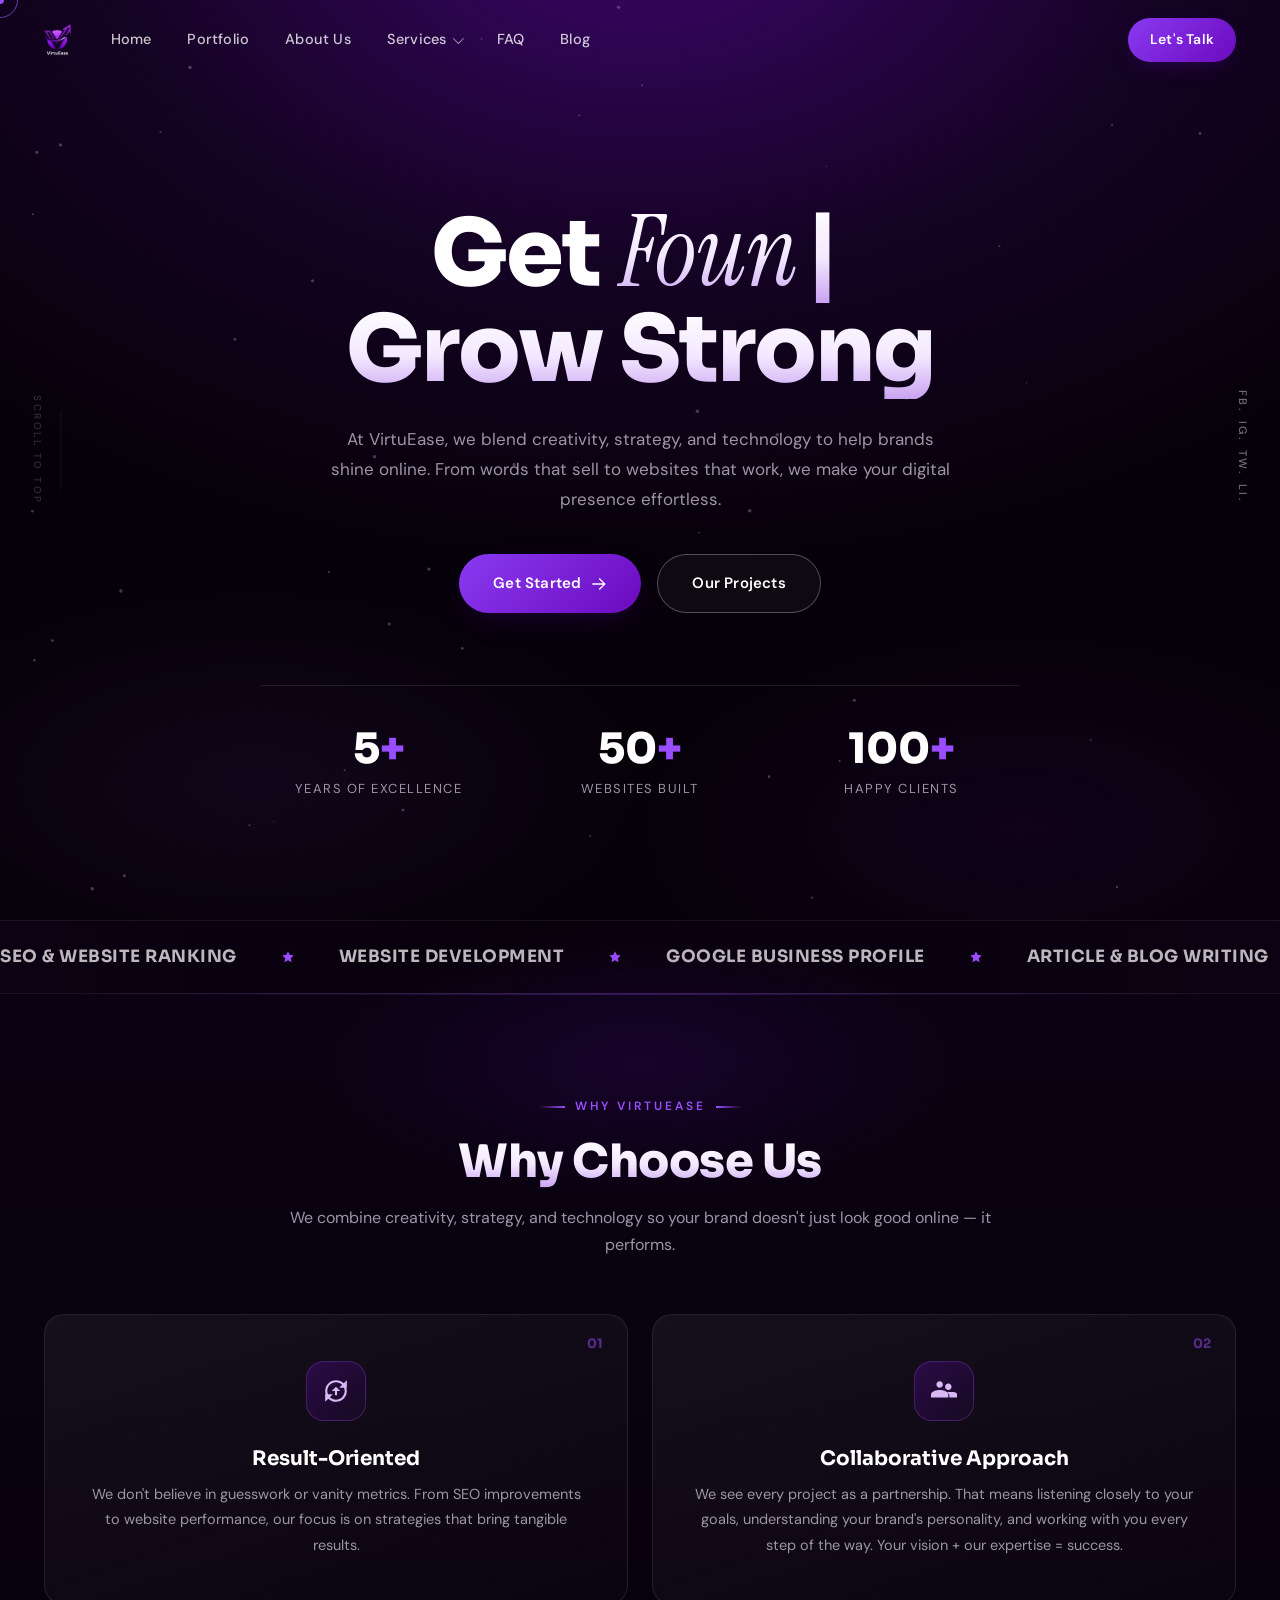
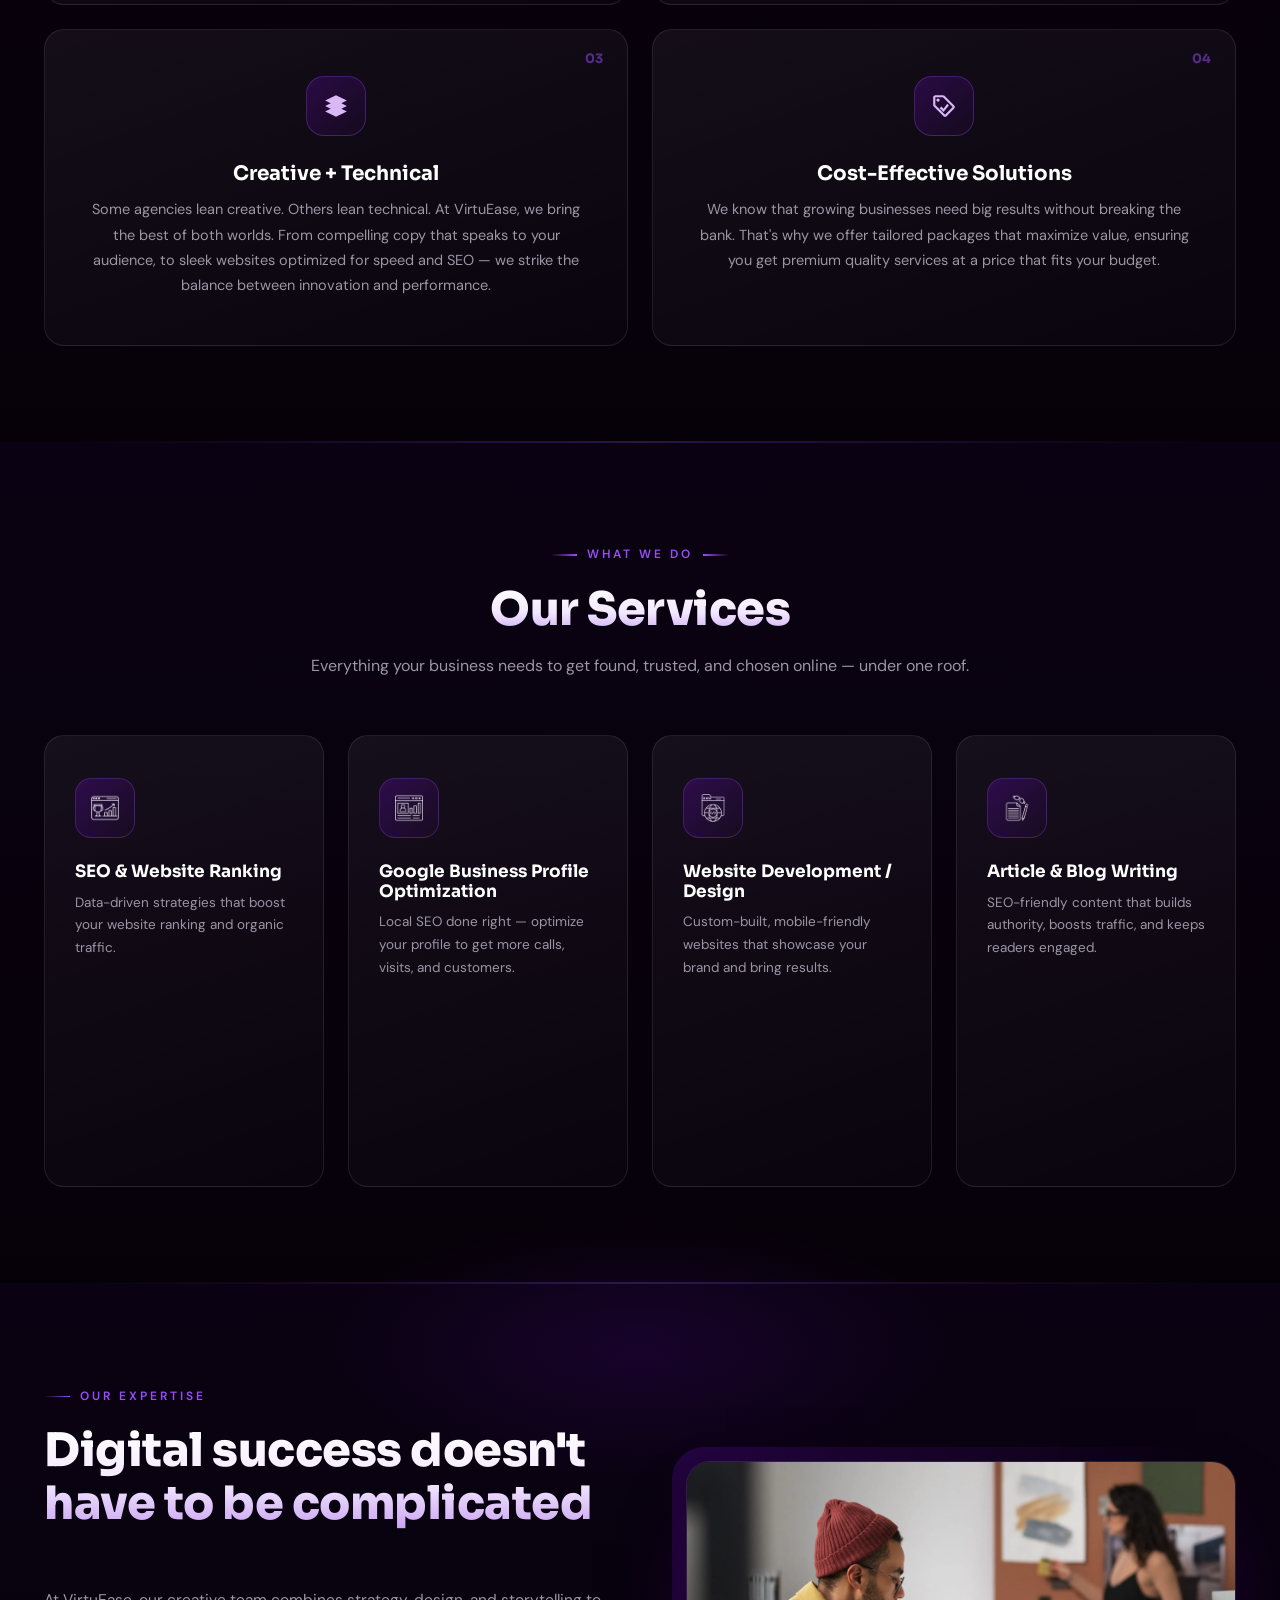
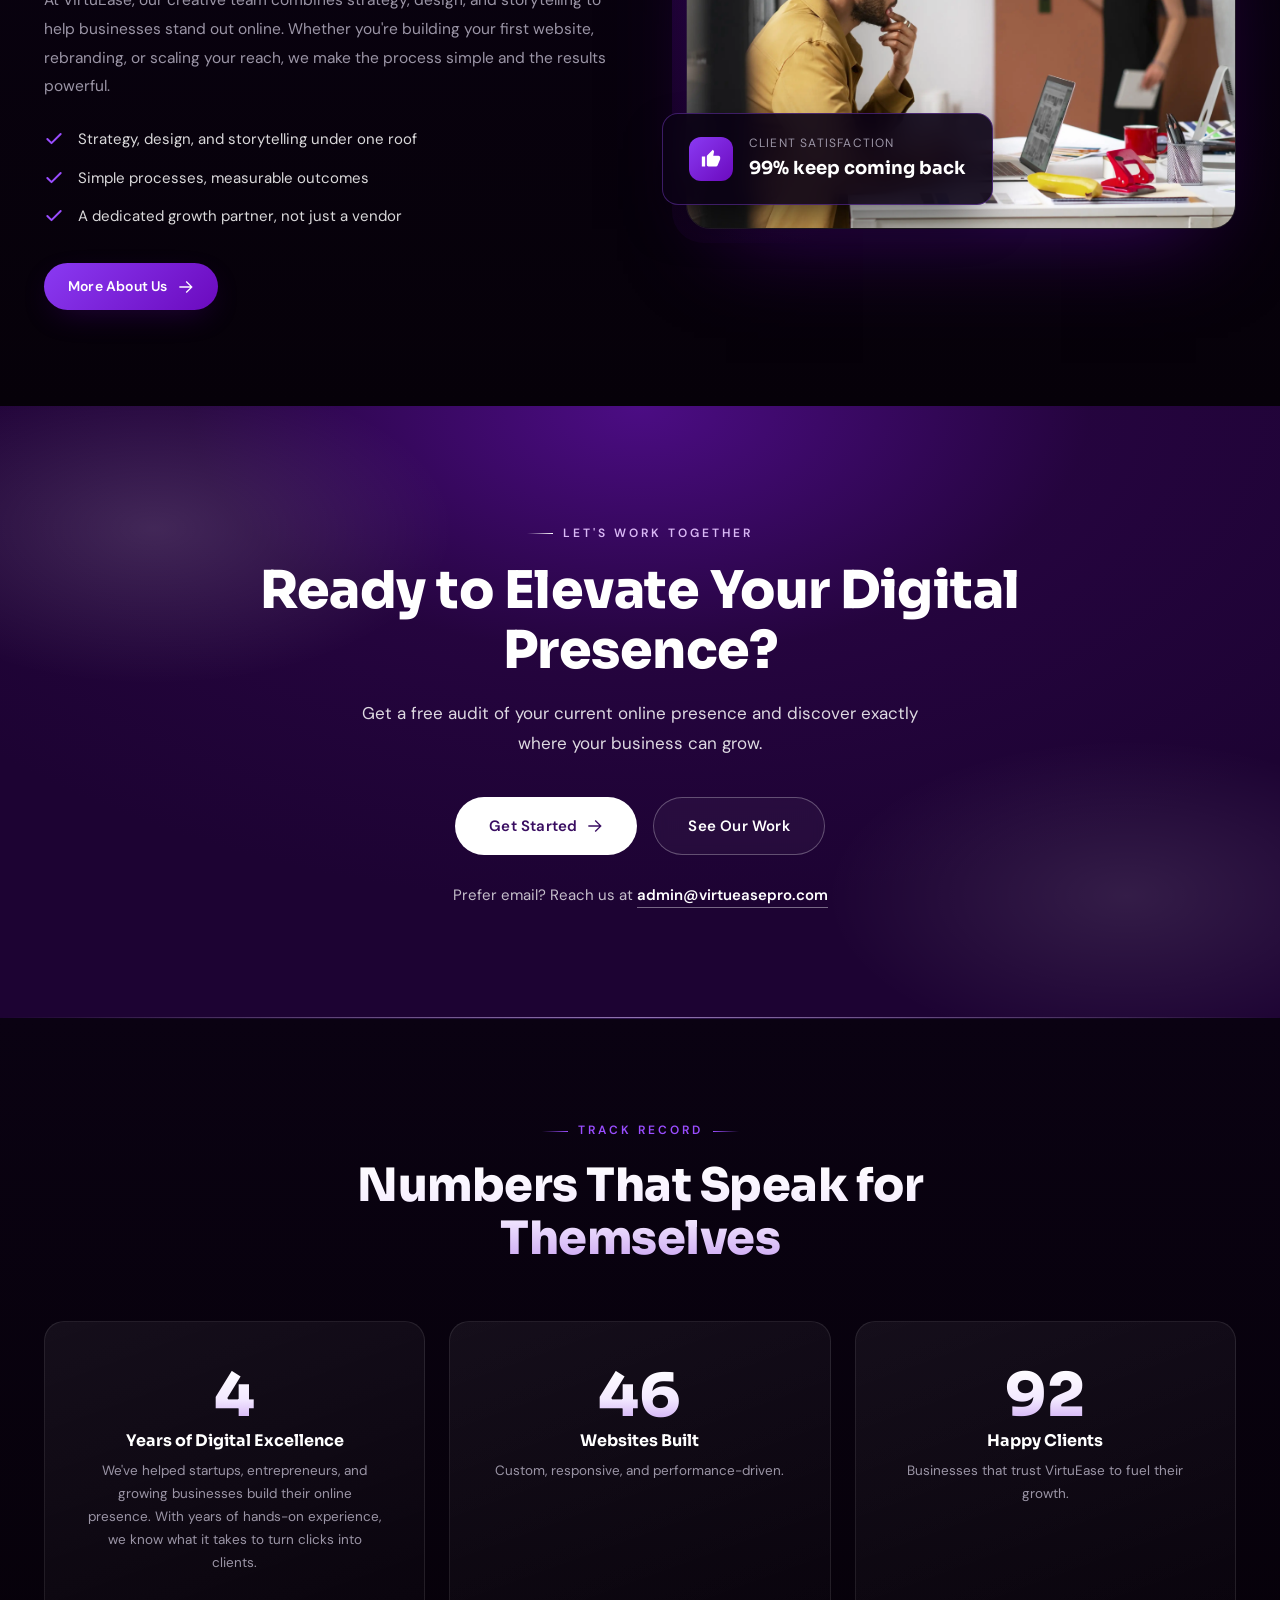
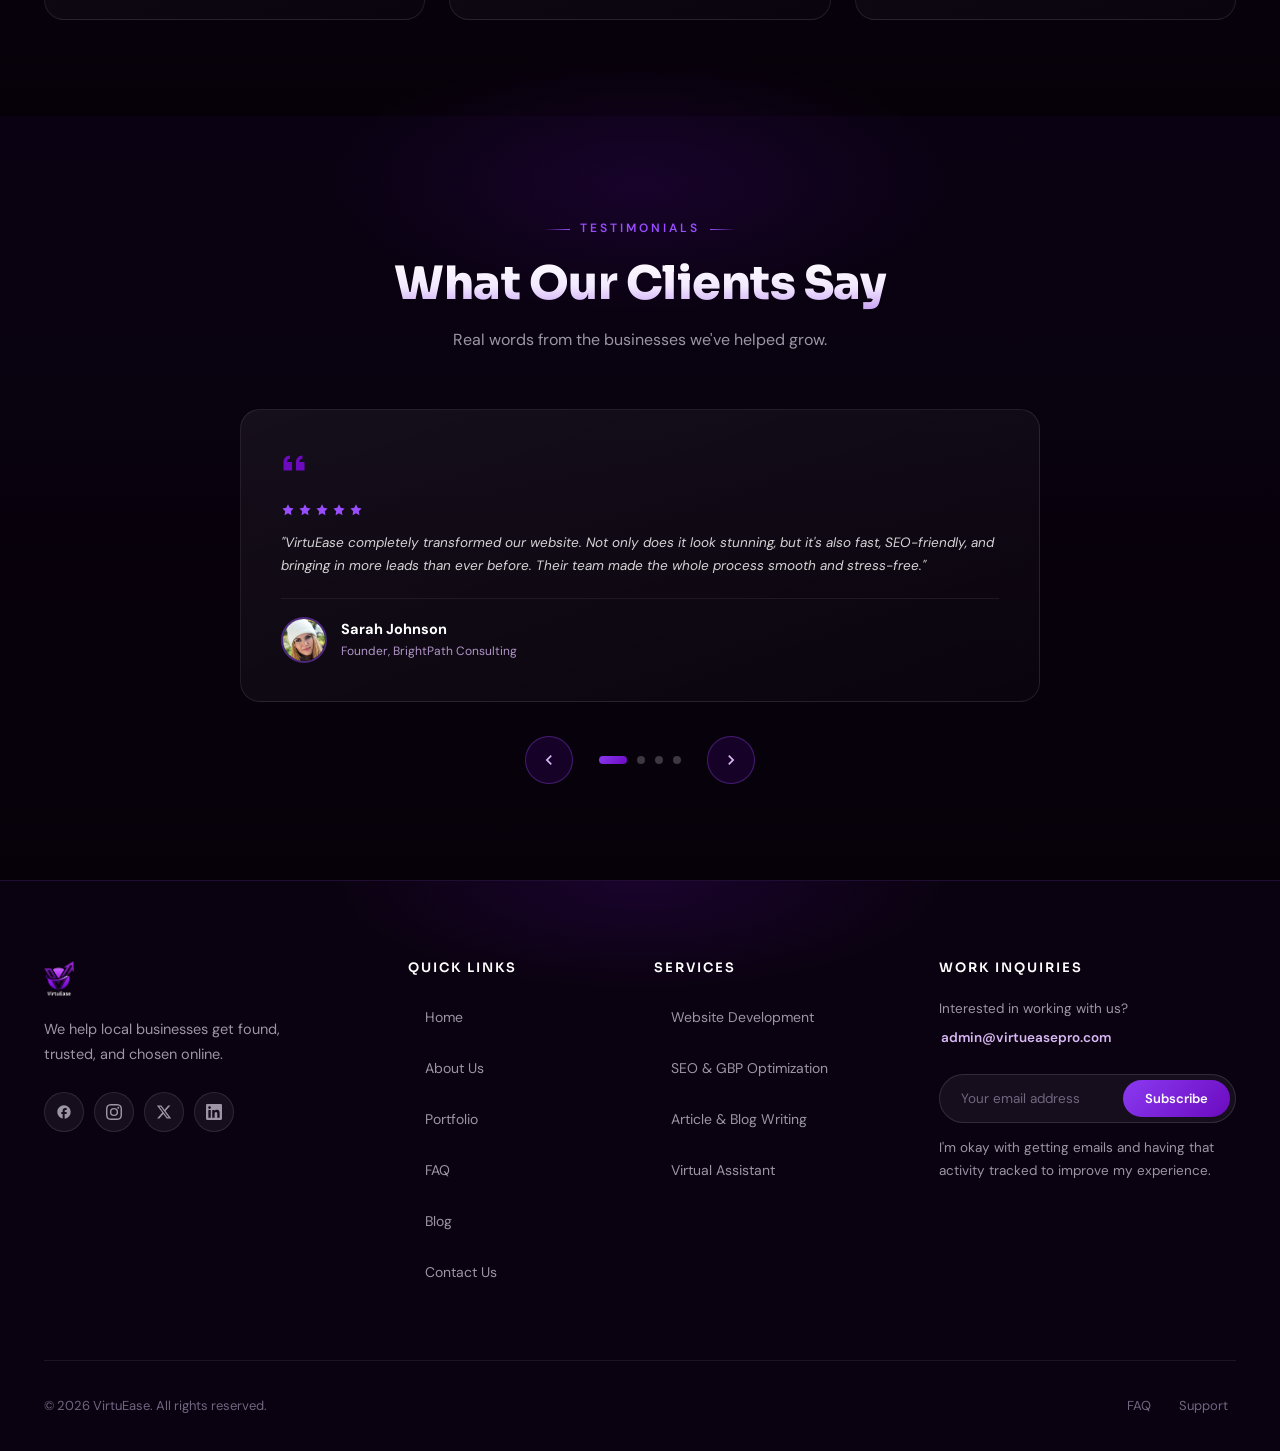
==== commit f92976ad: "Restyle: dim purple, serif typewriter accent, slide-in menu, testimonial carousel" ====
--- a/index.html
+++ b/index.html
@@ -95,7 +95,6 @@
     <section class="hero-section">
       <canvas id="particles-canvas" aria-hidden="true"></canvas>
       <div class="container">
-        <span class="hero-badge reveal revealed">Your Creative Growth Partner</span>
         <h1 class="hero-title">
           Get <span class="hero-animated-text"><span class="fancy-text" id="fancy-text" data-words='["Found","Chosen"]'>Found</span></span>
           <span class="hero-gradient-text">Grow Strong</span>
@@ -378,86 +377,110 @@
           <h2>What Our Clients Say</h2>
           <p>Real words from the businesses we've helped grow.</p>
         </div>
-        <div class="testimonials-grid">
-          <div class="testimonial-card reveal" style="--d:0ms">
-            <span class="quote-icon">
-              <svg viewBox="0 0 24 24" xmlns="http://www.w3.org/2000/svg" aria-hidden="true"><path d="M7.17 6C4.32 6 2 8.32 2 11.17V18h6.83v-6.83H4.67c0-1.38 1.12-2.5 2.5-2.5V6zm10 0C14.32 6 12 8.32 12 11.17V18h6.83v-6.83h-4.16c0-1.38 1.12-2.5 2.5-2.5V6z"/></svg>
-            </span>
-            <div class="stars" aria-label="5 out of 5 stars">
-              <svg viewBox="0 0 24 24" aria-hidden="true"><path d="M12 2l2.9 6.26L21.6 9.3l-4.8 4.66 1.14 6.98L12 17.4l-5.94 3.54L7.2 13.96 2.4 9.3l6.7-1.04z"/></svg>
-              <svg viewBox="0 0 24 24" aria-hidden="true"><path d="M12 2l2.9 6.26L21.6 9.3l-4.8 4.66 1.14 6.98L12 17.4l-5.94 3.54L7.2 13.96 2.4 9.3l6.7-1.04z"/></svg>
-              <svg viewBox="0 0 24 24" aria-hidden="true"><path d="M12 2l2.9 6.26L21.6 9.3l-4.8 4.66 1.14 6.98L12 17.4l-5.94 3.54L7.2 13.96 2.4 9.3l6.7-1.04z"/></svg>
-              <svg viewBox="0 0 24 24" aria-hidden="true"><path d="M12 2l2.9 6.26L21.6 9.3l-4.8 4.66 1.14 6.98L12 17.4l-5.94 3.54L7.2 13.96 2.4 9.3l6.7-1.04z"/></svg>
-              <svg viewBox="0 0 24 24" aria-hidden="true"><path d="M12 2l2.9 6.26L21.6 9.3l-4.8 4.66 1.14 6.98L12 17.4l-5.94 3.54L7.2 13.96 2.4 9.3l6.7-1.04z"/></svg>
-            </div>
-            <p>"VirtuEase completely transformed our website. Not only does it look stunning, but it's also fast, SEO-friendly, and bringing in more leads than ever before. Their team made the whole process smooth and stress-free."</p>
-            <div class="person">
-              <img src="assets/images/testimonial-1.png" alt="Sarah Johnson" class="avatar" loading="lazy">
-              <div>
-                <div class="name">Sarah Johnson</div>
-                <div class="role">Founder, BrightPath Consulting</div>
+        <div class="testimonials-carousel reveal" id="testimonials-carousel">
+          <div class="testimonials-track">
+            <div class="testimonial-slide">
+              <div class="testimonial-card">
+                <span class="quote-icon">
+                  <svg viewBox="0 0 24 24" xmlns="http://www.w3.org/2000/svg" aria-hidden="true"><path d="M7.17 6C4.32 6 2 8.32 2 11.17V18h6.83v-6.83H4.67c0-1.38 1.12-2.5 2.5-2.5V6zm10 0C14.32 6 12 8.32 12 11.17V18h6.83v-6.83h-4.16c0-1.38 1.12-2.5 2.5-2.5V6z"/></svg>
+                </span>
+                <div class="stars" aria-label="5 out of 5 stars">
+                  <svg viewBox="0 0 24 24" aria-hidden="true"><path d="M12 2l2.9 6.26L21.6 9.3l-4.8 4.66 1.14 6.98L12 17.4l-5.94 3.54L7.2 13.96 2.4 9.3l6.7-1.04z"/></svg>
+                  <svg viewBox="0 0 24 24" aria-hidden="true"><path d="M12 2l2.9 6.26L21.6 9.3l-4.8 4.66 1.14 6.98L12 17.4l-5.94 3.54L7.2 13.96 2.4 9.3l6.7-1.04z"/></svg>
+                  <svg viewBox="0 0 24 24" aria-hidden="true"><path d="M12 2l2.9 6.26L21.6 9.3l-4.8 4.66 1.14 6.98L12 17.4l-5.94 3.54L7.2 13.96 2.4 9.3l6.7-1.04z"/></svg>
+                  <svg viewBox="0 0 24 24" aria-hidden="true"><path d="M12 2l2.9 6.26L21.6 9.3l-4.8 4.66 1.14 6.98L12 17.4l-5.94 3.54L7.2 13.96 2.4 9.3l6.7-1.04z"/></svg>
+                  <svg viewBox="0 0 24 24" aria-hidden="true"><path d="M12 2l2.9 6.26L21.6 9.3l-4.8 4.66 1.14 6.98L12 17.4l-5.94 3.54L7.2 13.96 2.4 9.3l6.7-1.04z"/></svg>
+                </div>
+                <p>"VirtuEase completely transformed our website. Not only does it look stunning, but it's also fast, SEO-friendly, and bringing in more leads than ever before. Their team made the whole process smooth and stress-free."</p>
+                <div class="person">
+                  <img src="assets/images/testimonial-1.png" alt="Sarah Johnson" class="avatar" loading="lazy">
+                  <div>
+                    <div class="name">Sarah Johnson</div>
+                    <div class="role">Founder, BrightPath Consulting</div>
+                  </div>
+                </div>
               </div>
             </div>
-          </div>
-          <div class="testimonial-card reveal" style="--d:80ms">
-            <span class="quote-icon">
-              <svg viewBox="0 0 24 24" xmlns="http://www.w3.org/2000/svg" aria-hidden="true"><path d="M7.17 6C4.32 6 2 8.32 2 11.17V18h6.83v-6.83H4.67c0-1.38 1.12-2.5 2.5-2.5V6zm10 0C14.32 6 12 8.32 12 11.17V18h6.83v-6.83h-4.16c0-1.38 1.12-2.5 2.5-2.5V6z"/></svg>
-            </span>
-            <div class="stars" aria-label="5 out of 5 stars">
-              <svg viewBox="0 0 24 24" aria-hidden="true"><path d="M12 2l2.9 6.26L21.6 9.3l-4.8 4.66 1.14 6.98L12 17.4l-5.94 3.54L7.2 13.96 2.4 9.3l6.7-1.04z"/></svg>
-              <svg viewBox="0 0 24 24" aria-hidden="true"><path d="M12 2l2.9 6.26L21.6 9.3l-4.8 4.66 1.14 6.98L12 17.4l-5.94 3.54L7.2 13.96 2.4 9.3l6.7-1.04z"/></svg>
-              <svg viewBox="0 0 24 24" aria-hidden="true"><path d="M12 2l2.9 6.26L21.6 9.3l-4.8 4.66 1.14 6.98L12 17.4l-5.94 3.54L7.2 13.96 2.4 9.3l6.7-1.04z"/></svg>
-              <svg viewBox="0 0 24 24" aria-hidden="true"><path d="M12 2l2.9 6.26L21.6 9.3l-4.8 4.66 1.14 6.98L12 17.4l-5.94 3.54L7.2 13.96 2.4 9.3l6.7-1.04z"/></svg>
-              <svg viewBox="0 0 24 24" aria-hidden="true"><path d="M12 2l2.9 6.26L21.6 9.3l-4.8 4.66 1.14 6.98L12 17.4l-5.94 3.54L7.2 13.96 2.4 9.3l6.7-1.04z"/></svg>
-            </div>
-            <p>"The copywriting blew us away. They captured our brand voice perfectly and created content that truly connects with our audience. Our engagement rates went up within weeks!"</p>
-            <div class="person">
-              <img src="assets/images/testimonial-2.png" alt="David Carter" class="avatar" loading="lazy">
-              <div>
-                <div class="name">David Carter</div>
-                <div class="role">Marketing Director, NovaTech</div>
+            <div class="testimonial-slide">
+              <div class="testimonial-card">
+                <span class="quote-icon">
+                  <svg viewBox="0 0 24 24" xmlns="http://www.w3.org/2000/svg" aria-hidden="true"><path d="M7.17 6C4.32 6 2 8.32 2 11.17V18h6.83v-6.83H4.67c0-1.38 1.12-2.5 2.5-2.5V6zm10 0C14.32 6 12 8.32 12 11.17V18h6.83v-6.83h-4.16c0-1.38 1.12-2.5 2.5-2.5V6z"/></svg>
+                </span>
+                <div class="stars" aria-label="5 out of 5 stars">
+                  <svg viewBox="0 0 24 24" aria-hidden="true"><path d="M12 2l2.9 6.26L21.6 9.3l-4.8 4.66 1.14 6.98L12 17.4l-5.94 3.54L7.2 13.96 2.4 9.3l6.7-1.04z"/></svg>
+                  <svg viewBox="0 0 24 24" aria-hidden="true"><path d="M12 2l2.9 6.26L21.6 9.3l-4.8 4.66 1.14 6.98L12 17.4l-5.94 3.54L7.2 13.96 2.4 9.3l6.7-1.04z"/></svg>
+                  <svg viewBox="0 0 24 24" aria-hidden="true"><path d="M12 2l2.9 6.26L21.6 9.3l-4.8 4.66 1.14 6.98L12 17.4l-5.94 3.54L7.2 13.96 2.4 9.3l6.7-1.04z"/></svg>
+                  <svg viewBox="0 0 24 24" aria-hidden="true"><path d="M12 2l2.9 6.26L21.6 9.3l-4.8 4.66 1.14 6.98L12 17.4l-5.94 3.54L7.2 13.96 2.4 9.3l6.7-1.04z"/></svg>
+                  <svg viewBox="0 0 24 24" aria-hidden="true"><path d="M12 2l2.9 6.26L21.6 9.3l-4.8 4.66 1.14 6.98L12 17.4l-5.94 3.54L7.2 13.96 2.4 9.3l6.7-1.04z"/></svg>
+                </div>
+                <p>"The copywriting blew us away. They captured our brand voice perfectly and created content that truly connects with our audience. Our engagement rates went up within weeks!"</p>
+                <div class="person">
+                  <img src="assets/images/testimonial-2.png" alt="David Carter" class="avatar" loading="lazy">
+                  <div>
+                    <div class="name">David Carter</div>
+                    <div class="role">Marketing Director, NovaTech</div>
+                  </div>
+                </div>
               </div>
             </div>
-          </div>
-          <div class="testimonial-card reveal" style="--d:160ms">
-            <span class="quote-icon">
-              <svg viewBox="0 0 24 24" xmlns="http://www.w3.org/2000/svg" aria-hidden="true"><path d="M7.17 6C4.32 6 2 8.32 2 11.17V18h6.83v-6.83H4.67c0-1.38 1.12-2.5 2.5-2.5V6zm10 0C14.32 6 12 8.32 12 11.17V18h6.83v-6.83h-4.16c0-1.38 1.12-2.5 2.5-2.5V6z"/></svg>
-            </span>
-            <div class="stars" aria-label="5 out of 5 stars">
-              <svg viewBox="0 0 24 24" aria-hidden="true"><path d="M12 2l2.9 6.26L21.6 9.3l-4.8 4.66 1.14 6.98L12 17.4l-5.94 3.54L7.2 13.96 2.4 9.3l6.7-1.04z"/></svg>
-              <svg viewBox="0 0 24 24" aria-hidden="true"><path d="M12 2l2.9 6.26L21.6 9.3l-4.8 4.66 1.14 6.98L12 17.4l-5.94 3.54L7.2 13.96 2.4 9.3l6.7-1.04z"/></svg>
-              <svg viewBox="0 0 24 24" aria-hidden="true"><path d="M12 2l2.9 6.26L21.6 9.3l-4.8 4.66 1.14 6.98L12 17.4l-5.94 3.54L7.2 13.96 2.4 9.3l6.7-1.04z"/></svg>
-              <svg viewBox="0 0 24 24" aria-hidden="true"><path d="M12 2l2.9 6.26L21.6 9.3l-4.8 4.66 1.14 6.98L12 17.4l-5.94 3.54L7.2 13.96 2.4 9.3l6.7-1.04z"/></svg>
-              <svg viewBox="0 0 24 24" aria-hidden="true"><path d="M12 2l2.9 6.26L21.6 9.3l-4.8 4.66 1.14 6.98L12 17.4l-5.94 3.54L7.2 13.96 2.4 9.3l6.7-1.04z"/></svg>
-            </div>
-            <p>"We started ranking on Google within a few months thanks to VirtuEase's SEO strategies. The increase in traffic and new clients has been incredible. They deliver exactly what they promise."</p>
-            <div class="person">
-              <img src="assets/images/testimonial-3.png" alt="Linda Martinez" class="avatar" loading="lazy">
-              <div>
-                <div class="name">Linda Martinez</div>
-                <div class="role">Owner, GreenLeaf Wellness</div>
+            <div class="testimonial-slide">
+              <div class="testimonial-card">
+                <span class="quote-icon">
+                  <svg viewBox="0 0 24 24" xmlns="http://www.w3.org/2000/svg" aria-hidden="true"><path d="M7.17 6C4.32 6 2 8.32 2 11.17V18h6.83v-6.83H4.67c0-1.38 1.12-2.5 2.5-2.5V6zm10 0C14.32 6 12 8.32 12 11.17V18h6.83v-6.83h-4.16c0-1.38 1.12-2.5 2.5-2.5V6z"/></svg>
+                </span>
+                <div class="stars" aria-label="5 out of 5 stars">
+                  <svg viewBox="0 0 24 24" aria-hidden="true"><path d="M12 2l2.9 6.26L21.6 9.3l-4.8 4.66 1.14 6.98L12 17.4l-5.94 3.54L7.2 13.96 2.4 9.3l6.7-1.04z"/></svg>
+                  <svg viewBox="0 0 24 24" aria-hidden="true"><path d="M12 2l2.9 6.26L21.6 9.3l-4.8 4.66 1.14 6.98L12 17.4l-5.94 3.54L7.2 13.96 2.4 9.3l6.7-1.04z"/></svg>
+                  <svg viewBox="0 0 24 24" aria-hidden="true"><path d="M12 2l2.9 6.26L21.6 9.3l-4.8 4.66 1.14 6.98L12 17.4l-5.94 3.54L7.2 13.96 2.4 9.3l6.7-1.04z"/></svg>
+                  <svg viewBox="0 0 24 24" aria-hidden="true"><path d="M12 2l2.9 6.26L21.6 9.3l-4.8 4.66 1.14 6.98L12 17.4l-5.94 3.54L7.2 13.96 2.4 9.3l6.7-1.04z"/></svg>
+                  <svg viewBox="0 0 24 24" aria-hidden="true"><path d="M12 2l2.9 6.26L21.6 9.3l-4.8 4.66 1.14 6.98L12 17.4l-5.94 3.54L7.2 13.96 2.4 9.3l6.7-1.04z"/></svg>
+                </div>
+                <p>"We started ranking on Google within a few months thanks to VirtuEase's SEO strategies. The increase in traffic and new clients has been incredible. They deliver exactly what they promise."</p>
+                <div class="person">
+                  <img src="assets/images/testimonial-3.png" alt="Linda Martinez" class="avatar" loading="lazy">
+                  <div>
+                    <div class="name">Linda Martinez</div>
+                    <div class="role">Owner, GreenLeaf Wellness</div>
+                  </div>
+                </div>
               </div>
             </div>
-          </div>
-          <div class="testimonial-card reveal" style="--d:240ms">
-            <span class="quote-icon">
-              <svg viewBox="0 0 24 24" xmlns="http://www.w3.org/2000/svg" aria-hidden="true"><path d="M7.17 6C4.32 6 2 8.32 2 11.17V18h6.83v-6.83H4.67c0-1.38 1.12-2.5 2.5-2.5V6zm10 0C14.32 6 12 8.32 12 11.17V18h6.83v-6.83h-4.16c0-1.38 1.12-2.5 2.5-2.5V6z"/></svg>
-            </span>
-            <div class="stars" aria-label="5 out of 5 stars">
-              <svg viewBox="0 0 24 24" aria-hidden="true"><path d="M12 2l2.9 6.26L21.6 9.3l-4.8 4.66 1.14 6.98L12 17.4l-5.94 3.54L7.2 13.96 2.4 9.3l6.7-1.04z"/></svg>
-              <svg viewBox="0 0 24 24" aria-hidden="true"><path d="M12 2l2.9 6.26L21.6 9.3l-4.8 4.66 1.14 6.98L12 17.4l-5.94 3.54L7.2 13.96 2.4 9.3l6.7-1.04z"/></svg>
-              <svg viewBox="0 0 24 24" aria-hidden="true"><path d="M12 2l2.9 6.26L21.6 9.3l-4.8 4.66 1.14 6.98L12 17.4l-5.94 3.54L7.2 13.96 2.4 9.3l6.7-1.04z"/></svg>
-              <svg viewBox="0 0 24 24" aria-hidden="true"><path d="M12 2l2.9 6.26L21.6 9.3l-4.8 4.66 1.14 6.98L12 17.4l-5.94 3.54L7.2 13.96 2.4 9.3l6.7-1.04z"/></svg>
-              <svg viewBox="0 0 24 24" aria-hidden="true"><path d="M12 2l2.9 6.26L21.6 9.3l-4.8 4.66 1.14 6.98L12 17.4l-5.94 3.54L7.2 13.96 2.4 9.3l6.7-1.04z"/></svg>
-            </div>
-            <p>"What stood out to me was their collaborative approach. They listened, understood our goals, and worked like an extension of our team. The results have been fantastic, and we're excited to continue working with them."</p>
-            <div class="person">
-              <img src="assets/images/testimonial-4.png" alt="Michael Frank" class="avatar" loading="lazy">
-              <div>
-                <div class="name">Michael Frank</div>
-                <div class="role">CEO, Swift Logistics</div>
+            <div class="testimonial-slide">
+              <div class="testimonial-card">
+                <span class="quote-icon">
+                  <svg viewBox="0 0 24 24" xmlns="http://www.w3.org/2000/svg" aria-hidden="true"><path d="M7.17 6C4.32 6 2 8.32 2 11.17V18h6.83v-6.83H4.67c0-1.38 1.12-2.5 2.5-2.5V6zm10 0C14.32 6 12 8.32 12 11.17V18h6.83v-6.83h-4.16c0-1.38 1.12-2.5 2.5-2.5V6z"/></svg>
+                </span>
+                <div class="stars" aria-label="5 out of 5 stars">
+                  <svg viewBox="0 0 24 24" aria-hidden="true"><path d="M12 2l2.9 6.26L21.6 9.3l-4.8 4.66 1.14 6.98L12 17.4l-5.94 3.54L7.2 13.96 2.4 9.3l6.7-1.04z"/></svg>
+                  <svg viewBox="0 0 24 24" aria-hidden="true"><path d="M12 2l2.9 6.26L21.6 9.3l-4.8 4.66 1.14 6.98L12 17.4l-5.94 3.54L7.2 13.96 2.4 9.3l6.7-1.04z"/></svg>
+                  <svg viewBox="0 0 24 24" aria-hidden="true"><path d="M12 2l2.9 6.26L21.6 9.3l-4.8 4.66 1.14 6.98L12 17.4l-5.94 3.54L7.2 13.96 2.4 9.3l6.7-1.04z"/></svg>
+                  <svg viewBox="0 0 24 24" aria-hidden="true"><path d="M12 2l2.9 6.26L21.6 9.3l-4.8 4.66 1.14 6.98L12 17.4l-5.94 3.54L7.2 13.96 2.4 9.3l6.7-1.04z"/></svg>
+                  <svg viewBox="0 0 24 24" aria-hidden="true"><path d="M12 2l2.9 6.26L21.6 9.3l-4.8 4.66 1.14 6.98L12 17.4l-5.94 3.54L7.2 13.96 2.4 9.3l6.7-1.04z"/></svg>
+                </div>
+                <p>"What stood out to me was their collaborative approach. They listened, understood our goals, and worked like an extension of our team. The results have been fantastic, and we're excited to continue working with them."</p>
+                <div class="person">
+                  <img src="assets/images/testimonial-4.png" alt="Michael Frank" class="avatar" loading="lazy">
+                  <div>
+                    <div class="name">Michael Frank</div>
+                    <div class="role">CEO, Swift Logistics</div>
+                  </div>
+                </div>
               </div>
             </div>
+          </div>
+          <div class="testimonials-nav">
+            <button class="t-prev" aria-label="Previous testimonial">
+              <svg viewBox="0 0 24 24" aria-hidden="true"><path d="M15.41 7.41L14 6l-6 6 6 6 1.41-1.41L10.83 12z"/></svg>
+            </button>
+            <div class="t-dots" role="tablist" aria-label="Testimonial slides">
+              <button class="t-dot active" aria-label="Testimonial 1" role="tab"></button>
+              <button class="t-dot" aria-label="Testimonial 2" role="tab"></button>
+              <button class="t-dot" aria-label="Testimonial 3" role="tab"></button>
+              <button class="t-dot" aria-label="Testimonial 4" role="tab"></button>
+            </div>
+            <button class="t-next" aria-label="Next testimonial">
+              <svg viewBox="0 0 24 24" aria-hidden="true"><path d="M10 6L8.59 7.41 13.17 12l-4.58 4.59L10 18l6-6z"/></svg>
+            </button>
           </div>
         </div>
       </div>
@@ -469,7 +492,7 @@
       <div class="footer-grid">
         <div class="footer-brand">
           <img src="assets/images/logo.png" alt="VirtuEase">
-          <p>Your Creative Growth Partner. We help local businesses get found, trusted, and chosen online.</p>
+          <p>We help local businesses get found, trusted, and chosen online.</p>
           <div class="social-links">
             <a href="#" target="_blank" rel="noopener" aria-label="Facebook">
               <svg viewBox="0 0 24 24" aria-hidden="true"><path d="M22 12c0-5.52-4.48-10-10-10S2 6.48 2 12c0 4.84 3.44 8.87 8 9.8V15H8v-3h2V9.5C10 7.57 11.57 6 13.5 6H16v3h-2c-.55 0-1 .45-1 1v2h3v3h-3v6.95c5.05-.5 9-4.76 9-9.95z"/></svg>
--- a/assets/css/style.css
+++ b/assets/css/style.css
@@ -1,12 +1,12 @@
-@import url('https://fonts.googleapis.com/css2?family=DM+Sans:ital,opsz,wght@0,9..40,100..1000;1,9..40,100..1000&family=Sora:wght@400;600;700;800&display=swap');
+@import url('https://fonts.googleapis.com/css2?family=DM+Sans:ital,opsz,wght@0,9..40,100..1000;1,9..40,100..1000&family=Instrument+Serif:ital@0;1&family=Sora:wght@400;600;700;800&display=swap');
 
 :root {
-  --primary: #750CD3;
-  --primary-bright: #A45AFF;
+  --primary: #6B0ABE;
+  --primary-bright: #9A4DFF;
   --primary-dark: #390D61;
-  --primary-light: #E2C1FF;
-  --primary-glow: rgba(117, 12, 211, 0.45);
-  --primary-glow-soft: rgba(117, 12, 211, 0.18);
+  --primary-light: #D9B8F5;
+  --primary-glow: rgba(107, 10, 190, 0.32);
+  --primary-glow-soft: rgba(107, 10, 190, 0.13);
 
   --bg: #060109;
   --bg-elevated: #0B0214;
@@ -19,11 +19,11 @@
   --card-border-hover: rgba(164, 90, 255, 0.55);
 
   --section-bg: linear-gradient(180deg, #0A0212 0%, #060109 100%);
-  --hero-bg: radial-gradient(1200px 800px at 50% -10%, #750CD3 0%, #3D0B6B 38%, #060109 78%);
-  --cta-bg: radial-gradient(900px 500px at 50% 0%, #8A2BE2 0%, #750CD3 45%, #4A087F 100%);
-
-  --heading-gradient: linear-gradient(180deg, #FFFFFF 0%, #D9BCFF 55%, #A45AFF 100%);
-  --btn-gradient: linear-gradient(135deg, #A45AFF 0%, #750CD3 100%);
+  --hero-bg: radial-gradient(1200px 800px at 50% -10%, rgba(107,10,190,.55) 0%, rgba(50,7,90,.32) 45%, #060109 82%);
+  --cta-bg: radial-gradient(900px 500px at 50% 0%, rgba(122,20,214,.6) 0%, rgba(74,8,127,.45) 50%, #1D0333 100%);
+
+  --heading-gradient: linear-gradient(180deg, #FFFFFF 0%, #F3E9FF 55%, #C9A2F2 100%);
+  --btn-gradient: linear-gradient(135deg, #8A3AF2 0%, #6B0ABE 100%);
 
   --container: 1240px;
   --font: 'DM Sans', sans-serif;
@@ -58,6 +58,11 @@
 
 body.no-scroll {
   overflow: hidden;
+}
+
+body.menu-open .hamburger-btn {
+  opacity: 0;
+  pointer-events: none;
 }
 
 a {
@@ -269,7 +274,7 @@
 .elements-bar .line {
   width: 1px;
   height: 80px;
-  background: linear-gradient(180deg, rgba(255,255,255,.3), rgba(164,90,255,.6));
+  background: linear-gradient(180deg, rgba(255,255,255,.3), rgba(154,77,255,.45));
   opacity: .5;
   pointer-events: none;
 }
@@ -428,7 +433,7 @@
   visibility: hidden;
   transition: all .3s var(--ease);
   z-index: 1000;
-  box-shadow: 0 24px 60px -12px rgba(0,0,0,.75), 0 0 0 1px rgba(117,12,211,.12);
+  box-shadow: 0 24px 60px -12px rgba(0,0,0,.75), 0 0 0 1px rgba(107,10,190,.12);
   backdrop-filter: blur(20px);
   -webkit-backdrop-filter: blur(20px);
 }
@@ -503,31 +508,35 @@
 
 .hamburger-btn {
   display: none;
-  width: 44px;
-  height: 44px;
+  width: 46px;
+  height: 46px;
   align-items: center;
   justify-content: center;
+  flex-direction: column;
   gap: 5px;
-  background: rgba(255,255,255,.06);
-  border: 1px solid rgba(255,255,255,.12);
+  background: rgba(255,255,255,.09);
+  border: 1px solid rgba(255,255,255,.24);
   border-radius: 12px;
   cursor: pointer;
   pointer-events: auto;
   z-index: 99999;
-  transition: background .3s;
+  box-shadow: 0 4px 18px -6px rgba(0,0,0,.65);
+  transition: background .3s, border-color .3s;
 }
 
 .hamburger-btn span {
   display: block;
-  width: 20px;
-  height: 2px;
+  width: 22px;
+  height: 2.5px;
   border-radius: 2px;
-  background: var(--text);
-  transition: transform .3s var(--ease), opacity .3s;
+  background: #fff;
+  box-shadow: 0 0 8px rgba(154,77,255,.45);
+  transition: transform .35s var(--ease), opacity .3s;
 }
 
 .hamburger-btn:hover {
-  background: rgba(117,12,211,.2);
+  background: rgba(154,77,255,.2);
+  border-color: rgba(154,77,255,.5);
 }
 
 .hamburger-btn.active span:nth-child(1) {
@@ -542,53 +551,103 @@
   transform: rotate(-45deg) translate(5px, -5px);
 }
 
-/* ===== HAMBURGER OVERLAY ===== */
+/* ===== HAMBURGER OVERLAY (slide-in panel) ===== */
 .hamburger-overlay {
   position: fixed;
-  inset: 0;
-  background: rgba(6, 1, 9, 0.97);
-  backdrop-filter: blur(14px);
-  -webkit-backdrop-filter: blur(14px);
+  top: 0;
+  right: 0;
+  bottom: 0;
+  width: min(400px, 92vw);
+  background: rgba(9, 2, 15, 0.98);
+  backdrop-filter: blur(18px);
+  -webkit-backdrop-filter: blur(18px);
+  border-left: 1px solid rgba(154, 77, 255, 0.16);
+  box-shadow: -60px 0 120px -60px rgba(0,0,0,.9);
   z-index: 99997;
   display: flex;
+  flex-direction: column;
+  transform: translateX(105%);
+  visibility: hidden;
+  transition: transform .55s var(--ease), visibility .55s;
+}
+
+.hamburger-overlay.active {
+  transform: translateX(0);
+  visibility: visible;
+}
+
+.hamburger-overlay .overlay-head {
+  display: flex;
+  align-items: center;
+  justify-content: space-between;
+  padding: 18px 22px;
+  border-bottom: 1px solid rgba(255,255,255,.08);
+}
+
+.hamburger-overlay .overlay-title {
+  font-family: var(--font-heading);
+  font-size: 12px;
+  font-weight: 700;
+  letter-spacing: 3px;
+  text-transform: uppercase;
+  color: var(--text-muted);
+}
+
+.hamburger-overlay .overlay-close {
+  width: 42px;
+  height: 42px;
+  display: flex;
   align-items: center;
   justify-content: center;
+  background: rgba(255,255,255,.07);
+  border: 1px solid rgba(255,255,255,.16);
+  border-radius: 12px;
+  color: var(--text);
+  cursor: pointer;
+  transition: background .3s, border-color .3s, transform .3s;
+}
+
+.hamburger-overlay .overlay-close:hover {
+  background: rgba(154,77,255,.22);
+  border-color: rgba(154,77,255,.5);
+  transform: rotate(90deg);
+}
+
+.hamburger-overlay .overlay-close svg {
+  width: 18px;
+  height: 18px;
+}
+
+.hamburger-overlay .overlay-menu {
+  text-align: left;
+  max-height: calc(100vh - 80px);
+  overflow-y: auto;
+  padding: 26px 22px 44px;
+  flex: 1;
+}
+
+.hamburger-overlay .overlay-menu li {
+  margin: 5px 0;
   opacity: 0;
-  visibility: hidden;
-  transition: opacity .4s var(--ease), visibility .4s;
-}
-
-.hamburger-overlay.active {
-  opacity: 1;
-  visibility: visible;
-}
-
-.hamburger-overlay .overlay-menu {
-  text-align: center;
-  max-height: 85vh;
-  overflow-y: auto;
-  padding: 40px 24px;
-}
-
-.hamburger-overlay .overlay-menu li {
-  margin: 10px 0;
-  opacity: 0;
-  transform: translateY(24px);
+  transform: translateX(28px);
   transition: opacity .5s ease, transform .5s var(--ease);
-  transition-delay: calc(var(--i, 0) * 60ms);
+  transition-delay: calc(var(--i, 0) * 60ms + 80ms);
 }
 
 .hamburger-overlay.active .overlay-menu li {
   opacity: 1;
-  transform: translateY(0);
+  transform: translateX(0);
 }
 
 .hamburger-overlay .overlay-menu > li > a {
   font-family: var(--font-heading);
-  font-size: clamp(24px, 6vw, 34px);
+  font-size: clamp(21px, 5vw, 27px);
   font-weight: 700;
   color: var(--text);
   position: relative;
+  display: inline-block;
+  padding: 8px 12px;
+  border-radius: 12px;
   transition: color .3s;
 }
 
@@ -608,18 +667,19 @@
 }
 
 .hamburger-overlay .overlay-submenu a {
-  font-size: 15px;
+  font-size: 14.5px;
   font-weight: 400;
   color: var(--text-muted);
   opacity: .85;
-  padding: 8px 16px;
-  display: inline-block;
-  border-radius: 999px;
+  padding: 9px 14px;
+  display: block;
+  border-radius: 10px;
+  transition: color .3s, background .3s;
 }
 
 .hamburger-overlay .overlay-submenu a:hover {
   color: var(--primary-light);
-  background: rgba(117,12,211,.15);
+  background: rgba(107,10,190,.16);
 }
 
 .hamburger-overlay .has-submenu > a {
@@ -692,7 +752,7 @@
   border-color: var(--primary-bright);
   color: var(--primary-light);
   transform: translateY(-3px);
-  background: rgba(117,12,211,.12);
+  background: rgba(107,10,190,.12);
 }
 
 .btn-white {
@@ -728,7 +788,7 @@
   transform: translateX(-50%);
   width: min(900px, 90vw);
   height: 380px;
-  background: radial-gradient(50% 50% at 50% 50%, rgba(117,12,211,.22) 0%, transparent 70%);
+  background: radial-gradient(50% 50% at 50% 50%, rgba(107,10,190,.15) 0%, transparent 70%);
   pointer-events: none;
   z-index: 0;
 }
@@ -828,7 +888,7 @@
   content: '';
   position: absolute;
   inset: 0;
-  background: linear-gradient(90deg, transparent 5%, rgba(164,90,255,.55) 50%, transparent 95%);
+  background: linear-gradient(90deg, transparent 5%, rgba(154,77,255,.35) 50%, transparent 95%);
 }
 
 /* ===== CARDS (shared) ===== */
@@ -852,7 +912,7 @@
 .card:hover {
   transform: translateY(-6px);
   border-color: var(--card-border-hover);
-  box-shadow: 0 24px 60px -24px rgba(117,12,211,.4);
+  box-shadow: 0 24px 60px -24px rgba(107,10,190,.4);
 }
 
 /* ===== WHY CHOOSE US ===== */
@@ -889,7 +949,7 @@
 .why-card:hover {
   transform: translateY(-6px);
   border-color: var(--card-border-hover);
-  box-shadow: 0 24px 60px -24px rgba(117,12,211,.45);
+  box-shadow: 0 24px 60px -24px rgba(107,10,190,.45);
 }
 
 .why-card:hover::before {
@@ -904,8 +964,8 @@
   align-items: center;
   justify-content: center;
   color: var(--primary-light);
-  background: linear-gradient(135deg, rgba(117,12,211,.28), rgba(117,12,211,.06));
-  border: 1px solid rgba(164,90,255,.3);
+  background: linear-gradient(135deg, rgba(107,10,190,.28), rgba(107,10,190,.06));
+  border: 1px solid rgba(154,77,255,.3);
   border-radius: 18px;
   transition: transform .4s var(--ease), box-shadow .4s;
 }
@@ -981,7 +1041,7 @@
 .service-card:hover {
   transform: translateY(-6px);
   border-color: var(--card-border-hover);
-  box-shadow: 0 24px 60px -24px rgba(117,12,211,.45);
+  box-shadow: 0 24px 60px -24px rgba(107,10,190,.45);
 }
 
 .service-card:hover::after {
@@ -994,8 +1054,8 @@
   display: flex;
   align-items: center;
   justify-content: center;
-  background: linear-gradient(135deg, rgba(117,12,211,.3), rgba(117,12,211,.05));
-  border: 1px solid rgba(164,90,255,.28);
+  background: linear-gradient(135deg, rgba(107,10,190,.3), rgba(107,10,190,.05));
+  border: 1px solid rgba(154,77,255,.28);
   border-radius: 16px;
   margin-bottom: 24px;
   transition: transform .4s var(--ease);
@@ -1051,7 +1111,7 @@
 /* ===== MARQUEE ===== */
 .marquee {
   border-block: 1px solid rgba(255,255,255,.07);
-  background: linear-gradient(90deg, rgba(117,12,211,.07), rgba(117,12,211,.02) 40%, rgba(117,12,211,.07));
+  background: linear-gradient(90deg, rgba(107,10,190,.05), rgba(107,10,190,.015) 40%, rgba(107,10,190,.05));
   padding: 22px 0;
   overflow: hidden;
   position: relative;
@@ -1117,8 +1177,8 @@
   position: absolute;
   inset: 0;
   background:
-    radial-gradient(600px 300px at 20% 85%, rgba(164,90,255,.12) 0%, transparent 65%),
-    radial-gradient(600px 300px at 80% 90%, rgba(117,12,211,.15) 0%, transparent 65%);
+    radial-gradient(600px 300px at 20% 85%, rgba(154,77,255,.07) 0%, transparent 65%),
+    radial-gradient(600px 300px at 80% 90%, rgba(107,10,190,.09) 0%, transparent 65%);
   pointer-events: none;
 }
 
@@ -1134,38 +1194,6 @@
 .hero-section .container {
   position: relative;
   z-index: 2;
-}
-
-.hero-badge {
-  display: inline-flex;
-  align-items: center;
-  gap: 10px;
-  padding: 9px 20px;
-  border-radius: 999px;
-  background: rgba(117, 12, 211, 0.14);
-  border: 1px solid rgba(164, 90, 255, 0.35);
-  backdrop-filter: blur(8px);
-  font-size: 13px;
-  font-weight: 600;
-  letter-spacing: 1.5px;
-  text-transform: uppercase;
-  color: var(--primary-light);
-  margin-bottom: 32px;
-}
-
-.hero-badge::before {
-  content: '';
-  width: 8px;
-  height: 8px;
-  border-radius: 50%;
-  background: var(--primary-bright);
-  box-shadow: 0 0 12px var(--primary-bright);
-  animation: pulse-dot 2s infinite;
-}
-
-@keyframes pulse-dot {
-  0%, 100% { transform: scale(1); opacity: 1; }
-  50% { transform: scale(1.4); opacity: .7; }
 }
 
 .hero-title {
@@ -1196,14 +1224,27 @@
 .fancy-text {
   display: inline-block;
   position: relative;
-  color: var(--primary-light);
+  font-family: 'Instrument Serif', Georgia, serif;
+  font-style: italic;
+  font-weight: 400;
+  font-size: 1.08em;
+  letter-spacing: 0;
+  color: #fff;
+  padding: 0 .08em 0 .02em;
+  background: var(--heading-gradient);
+  -webkit-background-clip: text;
+  background-clip: text;
+  -webkit-text-fill-color: transparent;
+  transition: opacity .25s ease;
 }
 
 .fancy-text::after {
   content: '|';
-  font-weight: 400;
+  font-family: var(--font-heading);
+  font-style: normal;
+  font-weight: 700;
   color: var(--primary-bright);
-  margin-left: 4px;
+  margin-left: 6px;
   animation: blink 0.9s steps(1) infinite;
 }
 
@@ -1306,7 +1347,7 @@
   width: 100%;
   border-radius: 24px;
   border: 1px solid rgba(255,255,255,.1);
-  box-shadow: 0 40px 90px -40px rgba(117,12,211,.5);
+  box-shadow: 0 40px 90px -40px rgba(107,10,190,.5);
 }
 
 .expertise-image::after {
@@ -1314,7 +1355,7 @@
   position: absolute;
   inset: -14px;
   border-radius: 32px;
-  background: linear-gradient(135deg, rgba(117,12,211,.25), transparent 55%);
+  background: linear-gradient(135deg, rgba(107,10,190,.25), transparent 55%);
   z-index: -1;
 }
 
@@ -1327,7 +1368,7 @@
   gap: 16px;
   padding: 20px 26px;
   background: rgba(11, 2, 20, 0.9);
-  border: 1px solid rgba(164,90,255,.35);
+  border: 1px solid rgba(154,77,255,.35);
   border-radius: 16px;
   box-shadow: 0 20px 50px -16px rgba(0,0,0,.8);
   backdrop-filter: blur(12px);
@@ -1495,26 +1536,97 @@
   background: var(--section-bg);
 }
 
-.testimonials-grid {
-  display: grid;
-  grid-template-columns: repeat(4, 1fr);
-  gap: 20px;
+.testimonials-carousel {
+  max-width: 820px;
+  margin: 0 auto;
+  overflow: hidden;
+}
+
+.testimonials-track {
+  display: flex;
+  transition: transform .65s var(--ease);
+}
+
+.testimonial-slide {
+  flex: 0 0 100%;
+  min-width: 0;
+  padding: 0 10px;
+}
+
+.testimonials-nav {
+  display: flex;
+  align-items: center;
+  justify-content: center;
+  gap: 26px;
+  margin-top: 34px;
+}
+
+.t-prev,
+.t-next {
+  width: 48px;
+  height: 48px;
+  border-radius: 50%;
+  border: 1px solid rgba(154,77,255,.35);
+  background: rgba(107,10,190,.16);
+  color: var(--primary-light);
+  display: flex;
+  align-items: center;
+  justify-content: center;
+  cursor: pointer;
+  transition: background .3s, border-color .3s, color .3s, transform .3s;
+}
+
+.t-prev:hover,
+.t-next:hover {
+  background: var(--btn-gradient);
+  border-color: transparent;
+  color: #fff;
+  transform: translateY(-2px);
+}
+
+.t-prev svg,
+.t-next svg {
+  width: 20px;
+  height: 20px;
+  fill: currentColor;
+}
+
+.t-dots {
+  display: flex;
+  align-items: center;
+  gap: 10px;
+}
+
+.t-dot {
+  width: 8px;
+  height: 8px;
+  border-radius: 999px;
+  border: none;
+  padding: 0;
+  background: rgba(255,255,255,.22);
+  cursor: pointer;
+  transition: width .35s var(--ease), background .35s;
+}
+
+.t-dot.active {
+  width: 28px;
+  background: var(--btn-gradient);
 }
 
 .testimonial-card {
   background: var(--card-bg);
   border: 1px solid var(--card-border);
   border-radius: var(--radius);
-  padding: 30px;
+  padding: 38px 40px;
   display: flex;
   flex-direction: column;
-  transition: transform .4s var(--ease), border-color .4s, box-shadow .4s;
+  height: 100%;
+  transition: border-color .4s, box-shadow .4s;
 }
 
 .testimonial-card:hover {
-  transform: translateY(-6px);
   border-color: var(--card-border-hover);
-  box-shadow: 0 24px 60px -28px rgba(117,12,211,.45);
+  box-shadow: 0 24px 60px -28px var(--primary-glow);
 }
 
 .testimonial-card .quote-icon {
@@ -1563,7 +1675,7 @@
   height: 46px;
   border-radius: 50%;
   object-fit: cover;
-  border: 2px solid rgba(164,90,255,.45);
+  border: 2px solid rgba(154,77,255,.45);
 }
 
 .testimonial-card .name {
@@ -1582,7 +1694,7 @@
 /* ===== PAGE HERO (inner pages) ===== */
 .page-hero {
   padding: 180px 24px 90px;
-  background: radial-gradient(900px 520px at 50% -10%, #750CD3 0%, #3D0B6B 40%, #060109 80%);
+  background: radial-gradient(900px 520px at 50% -10%, rgba(107,10,190,.55) 0%, rgba(50,7,90,.32) 45%, #060109 82%);
   text-align: center;
   position: relative;
   overflow: hidden;
@@ -1593,7 +1705,7 @@
   position: absolute;
   inset: auto 0 0 0;
   height: 1px;
-  background: linear-gradient(90deg, transparent, rgba(164,90,255,.6), transparent);
+  background: linear-gradient(90deg, transparent, rgba(154,77,255,.4), transparent);
 }
 
 .page-hero .container {
@@ -1631,6 +1743,14 @@
 }
 
 /* Page Hero Card (Contact page) */
+.contact-page-hero {
+  padding-bottom: 64px;
+}
+
+.contact-page-hero .page-hero-card {
+  margin: 28px auto 20px;
+}
+
 .page-hero-card {
   background:
     linear-gradient(100deg, rgba(6,1,9,.92) 30%, rgba(6,1,9,.45) 100%),
@@ -1644,8 +1764,8 @@
   position: relative;
   overflow: hidden;
   box-sizing: border-box;
-  border: 1px solid rgba(164,90,255,.25);
-  box-shadow: 0 50px 120px -50px rgba(117,12,211,.6);
+  border: 1px solid rgba(154,77,255,.25);
+  box-shadow: 0 50px 120px -50px rgba(107,10,190,.4);
 }
 
 .page-hero-card::before {
@@ -1655,7 +1775,7 @@
   right: -80px;
   width: 380px;
   height: 380px;
-  background: radial-gradient(50% 50% at 50% 50%, rgba(164,90,255,.35) 0%, transparent 70%);
+  background: radial-gradient(50% 50% at 50% 50%, rgba(154,77,255,.22) 0%, transparent 70%);
 }
 
 .page-hero-card h1 {
@@ -1756,8 +1876,8 @@
   align-items: center;
   justify-content: center;
   flex-shrink: 0;
-  background: linear-gradient(135deg, rgba(117,12,211,.3), rgba(117,12,211,.05));
-  border: 1px solid rgba(164,90,255,.3);
+  background: linear-gradient(135deg, rgba(107,10,190,.3), rgba(107,10,190,.05));
+  border: 1px solid rgba(154,77,255,.3);
   font-size: 16px;
 }
 
@@ -1772,7 +1892,7 @@
 .about-service-item:hover {
   transform: translateY(-4px);
   border-color: var(--card-border-hover);
-  box-shadow: 0 20px 50px -24px rgba(117,12,211,.45);
+  box-shadow: 0 20px 50px -24px rgba(107,10,190,.45);
 }
 
 .about-service-item .tag {
@@ -1818,8 +1938,8 @@
   width: 14px;
   height: 14px;
   border-radius: 50%;
-  background: radial-gradient(circle, var(--primary-bright) 30%, rgba(117,12,211,.3) 70%);
-  box-shadow: 0 0 10px rgba(164,90,255,.5);
+  background: radial-gradient(circle, var(--primary-bright) 30%, rgba(107,10,190,.3) 70%);
+  box-shadow: 0 0 10px rgba(154,77,255,.5);
 }
 
 .about-services-section li strong {
@@ -1846,7 +1966,7 @@
 .portfolio-item:hover {
   transform: translateY(-8px);
   border-color: var(--card-border-hover);
-  box-shadow: 0 30px 70px -30px rgba(117,12,211,.5);
+  box-shadow: 0 30px 70px -30px rgba(107,10,190,.5);
 }
 
 .portfolio-item .thumb {
@@ -1954,7 +2074,7 @@
 
 .portfolio-cta-card:hover {
   transform: translateY(-8px);
-  box-shadow: 0 34px 80px -28px rgba(117,12,211,.8);
+  box-shadow: 0 34px 80px -28px rgba(107,10,190,.55);
 }
 
 .portfolio-cta-card h3 {
@@ -1989,12 +2109,12 @@
 }
 
 .faq-item:hover {
-  border-color: rgba(164,90,255,.35);
+  border-color: rgba(154,77,255,.35);
 }
 
 .faq-item.active {
-  border-color: rgba(164,90,255,.55);
-  box-shadow: 0 18px 50px -22px rgba(117,12,211,.4);
+  border-color: rgba(154,77,255,.55);
+  box-shadow: 0 18px 50px -22px rgba(107,10,190,.4);
 }
 
 .faq-question {
@@ -2003,6 +2123,7 @@
   align-items: center;
   gap: 20px;
   cursor: pointer;
+  padding: 6px 0;
   font-size: 16.5px;
   font-weight: 600;
   color: var(--text);
@@ -2016,8 +2137,8 @@
   border-radius: 50%;
   flex-shrink: 0;
   position: relative;
-  background: rgba(117,12,211,.18);
-  border: 1px solid rgba(164,90,255,.4);
+  background: rgba(107,10,190,.18);
+  border: 1px solid rgba(154,77,255,.4);
   transition: transform .4s var(--ease), background .3s;
 }
 
@@ -2119,7 +2240,7 @@
 .blog-card:hover {
   transform: translateY(-8px);
   border-color: var(--card-border-hover);
-  box-shadow: 0 30px 70px -30px rgba(117,12,211,.5);
+  box-shadow: 0 30px 70px -30px rgba(107,10,190,.5);
 }
 
 .blog-card .thumb {
@@ -2151,7 +2272,7 @@
   text-transform: uppercase;
   color: #fff;
   background: rgba(6,1,9,.75);
-  border: 1px solid rgba(164,90,255,.4);
+  border: 1px solid rgba(154,77,255,.4);
   border-radius: 999px;
   backdrop-filter: blur(8px);
 }
@@ -2253,8 +2374,8 @@
   align-items: center;
   justify-content: center;
   flex-shrink: 0;
-  background: linear-gradient(135deg, rgba(117,12,211,.3), rgba(117,12,211,.05));
-  border: 1px solid rgba(164,90,255,.3);
+  background: linear-gradient(135deg, rgba(107,10,190,.3), rgba(107,10,190,.05));
+  border: 1px solid rgba(154,77,255,.3);
   color: var(--primary-light);
 }
 
@@ -2269,6 +2390,11 @@
   color: var(--text);
   font-size: 16px;
   font-weight: 500;
+}
+
+.contact-info .info-item a {
+  display: inline-block;
+  padding: 8px 4px;
 }
 
 .contact-info .info-item a:hover {
@@ -2321,7 +2447,7 @@
   border: 1px solid var(--card-border);
   border-radius: 24px;
   padding: 44px;
-  box-shadow: 0 40px 90px -40px rgba(117,12,211,.35);
+  box-shadow: 0 40px 90px -40px rgba(107,10,190,.35);
 }
 
 .contact-form label {
@@ -2355,8 +2481,8 @@
 .contact-form textarea:focus,
 .contact-form select:focus {
   border-color: var(--primary-bright);
-  background: rgba(117,12,211,.07);
-  box-shadow: 0 0 0 4px rgba(117,12,211,.15);
+  background: rgba(107,10,190,.07);
+  box-shadow: 0 0 0 4px rgba(107,10,190,.15);
 }
 
 .contact-form input::placeholder,
@@ -2410,7 +2536,7 @@
 
 .contact-form button:hover {
   transform: translateY(-2px);
-  box-shadow: 0 18px 44px -10px rgba(117,12,211,.75);
+  box-shadow: 0 18px 44px -10px rgba(107,10,190,.55);
 }
 
 .contact-form button svg {
@@ -2514,8 +2640,8 @@
   font-size: 13px;
   font-weight: 700;
   color: var(--primary-light);
-  background: linear-gradient(135deg, rgba(117,12,211,.3), rgba(117,12,211,.05));
-  border: 1px solid rgba(164,90,255,.3);
+  background: linear-gradient(135deg, rgba(107,10,190,.3), rgba(107,10,190,.05));
+  border: 1px solid rgba(154,77,255,.3);
 }
 
 .service-detail ol li strong {
@@ -2541,7 +2667,7 @@
   width: 12px;
   height: 12px;
   border-radius: 50%;
-  background: radial-gradient(circle, var(--primary-bright) 30%, rgba(117,12,211,.3) 70%);
+  background: radial-gradient(circle, var(--primary-bright) 30%, rgba(107,10,190,.3) 70%);
 }
 
 .service-detail strong {
@@ -2583,7 +2709,7 @@
 
 .scroll-top:hover {
   transform: translateY(-4px);
-  box-shadow: 0 20px 44px -12px rgba(117,12,211,.8);
+  box-shadow: 0 20px 44px -12px rgba(107,10,190,.55);
 }
 
 .scroll-top svg {
@@ -2595,7 +2721,7 @@
 /* ===== FOOTER ===== */
 .footer {
   background: #0A0210;
-  border-top: 1px solid rgba(164,90,255,.14);
+  border-top: 1px solid rgba(154,77,255,.14);
   padding: 80px 0 0;
   position: relative;
   overflow: hidden;
@@ -2609,7 +2735,7 @@
   transform: translateX(-50%);
   width: min(900px, 100%);
   height: 320px;
-  background: radial-gradient(50% 50% at 50% 50%, rgba(117,12,211,.16) 0%, transparent 70%);
+  background: radial-gradient(50% 50% at 50% 50%, rgba(107,10,190,.16) 0%, transparent 70%);
   pointer-events: none;
 }
 
@@ -2653,6 +2779,7 @@
   display: inline-flex;
   align-items: center;
   gap: 8px;
+  padding: 8px 4px;
   transition: color .3s, gap .3s var(--ease);
 }
 
@@ -2682,9 +2809,19 @@
   margin-bottom: 18px;
 }
 
+.footer .footer-newsletter p a {
+  display: inline-block;
+  padding: 6px 2px;
+}
+
+.footer .footer-newsletter {
+  min-width: 0;
+}
+
 .footer .newsletter-form {
   display: flex;
   gap: 8px;
+  width: 100%;
   background: rgba(255,255,255,.05);
   border: 1px solid rgba(255,255,255,.12);
   border-radius: 999px;
@@ -2694,7 +2831,7 @@
 
 .footer .newsletter-form:focus-within {
   border-color: var(--primary-bright);
-  box-shadow: 0 0 0 4px rgba(117,12,211,.15);
+  box-shadow: 0 0 0 4px rgba(107,10,190,.15);
 }
 
 .footer .newsletter-form input {
@@ -2784,7 +2921,11 @@
 
 .footer-bottom .footer-legal {
   display: flex;
-  gap: 24px;
+  gap: 12px;
+}
+
+.footer-bottom .footer-legal a {
+  padding: 10px 8px;
 }
 
 .footer-bottom .footer-legal a:hover {
@@ -2799,13 +2940,13 @@
   transform: translate(-50%, 20px);
   z-index: 1000002;
   background: rgba(11, 2, 20, .96);
-  border: 1px solid rgba(164,90,255,.45);
+  border: 1px solid rgba(154,77,255,.45);
   color: var(--text);
   font-size: 14px;
   font-weight: 500;
   padding: 15px 26px;
   border-radius: 999px;
-  box-shadow: 0 24px 60px -16px rgba(0,0,0,.8), 0 0 0 4px rgba(117,12,211,.12);
+  box-shadow: 0 24px 60px -16px rgba(0,0,0,.8), 0 0 0 4px rgba(107,10,190,.12);
   opacity: 0;
   visibility: hidden;
   transition: all .45s var(--ease);
@@ -2890,7 +3031,6 @@
 
   .why-grid { grid-template-columns: repeat(2, 1fr); }
   .services-grid { grid-template-columns: repeat(2, 1fr); }
-  .testimonials-grid { grid-template-columns: repeat(2, 1fr); }
   .card-grid-4 { grid-template-columns: repeat(2, 1fr); }
   .core-values-grid { grid-template-columns: repeat(2, 1fr); }
   .expertise-wrapper { grid-template-columns: 1fr; }
@@ -2902,6 +3042,7 @@
   .about-grid-4 { grid-template-columns: 1fr 1fr; }
   .about-grid-4 .spacer-col { display: none; }
   .page-hero-card { padding: 64px 48px; }
+  .contact-page-hero .page-hero-card { width: 100%; }
   .counters-grid { gap: 16px; }
   .section { padding: 76px 0; }
 }
@@ -2916,17 +3057,51 @@
   .hero-stats { grid-template-columns: 1fr 1fr 1fr; gap: 12px; margin-top: 52px; padding-top: 30px; }
   .hero-stat .num { font-size: 28px; }
   .hero-stat .label { font-size: 11px; letter-spacing: 1px; }
-  .hero-badge { font-size: 11.5px; padding: 8px 16px; }
   .hero-buttons { gap: 12px; }
   .btn { padding: 14px 26px; font-size: 14px; }
 
   .section-title { margin-bottom: 40px; }
   .section-title h2 { font-size: 30px; }
-  .why-grid, .services-grid, .testimonials-grid,
+  .why-grid, .services-grid,
   .card-grid-4, .card-grid-3, .card-grid-2,
   .core-values-grid, .portfolio-grid, .blog-grid { grid-template-columns: 1fr; }
 
   .why-card, .service-card { padding: 36px 26px; }
+
+  .service-card {
+    padding: 28px 22px;
+    gap: 0;
+  }
+  .service-card .icon {
+    width: 46px;
+    height: 46px;
+    margin-bottom: 16px;
+    border-radius: 12px;
+  }
+  .service-card .icon img {
+    width: 22px;
+    height: 22px;
+  }
+  .service-card h4 {
+    font-size: 15.5px;
+    margin-bottom: 8px;
+  }
+  .service-card p {
+    font-size: 13px;
+    margin-bottom: 14px;
+  }
+  .service-card .service-link {
+    opacity: 1;
+    transform: none;
+    font-size: 13.5px;
+  }
+  .service-card .service-link::after {
+    margin-left: 0;
+  }
+
+  .testimonial-card { padding: 28px 24px; }
+  .testimonials-nav { gap: 18px; margin-top: 26px; }
+  .t-prev, .t-next { width: 44px; height: 44px; }
 
   .counters-grid { grid-template-columns: 1fr; }
   .counter-item { padding: 34px 24px; }
@@ -2940,27 +3115,54 @@
   .footer-bottom .footer-legal { justify-content: center; }
 
   .page-hero { padding: 140px 20px 64px; }
+  .page-hero h1 { font-size: clamp(26px, 7.2vw, 40px); }
   .page-hero-card { padding: 52px 28px; margin-top: 120px; width: calc(100% - 32px); border-radius: 22px; }
   .page-hero-card h1 { font-size: 34px; }
+  .contact-page-hero { padding: 120px 20px 48px; }
+  .contact-page-hero .page-hero-card { margin-top: 0; width: 100%; padding: 44px 24px; }
+
+  .hero-title,
+  .hero-gradient-text {
+    font-size: clamp(34px, 11vw, 52px);
+    letter-spacing: -1.5px;
+  }
 
   .about-grid-4 { grid-template-columns: 1fr; gap: 28px; }
   .contact-split { padding-top: 48px; }
   .contact-form { padding: 30px 22px; }
   .contact-form .form-row { grid-template-columns: 1fr; gap: 0; }
   .faq-item { padding: 20px; }
-  .faq-question { font-size: 15px; }
+  .faq-question { font-size: 15px; padding: 10px 0; }
   .service-detail { padding-top: 48px; }
   .scroll-top { bottom: 20px; right: 20px; width: 44px; height: 44px; }
 
-  .hero-gradient-text, .hero-title { letter-spacing: -1px; }
+  .toast {
+    bottom: 20px;
+    padding: 14px 20px;
+    font-size: 13px;
+    max-width: 94vw;
+  }
+
+  .expertise-float { position: static; margin-top: 0; margin-left: 0; max-width: 100%; }
 }
 
 @media (max-width: 480px) {
   .hero-stats { grid-template-columns: 1fr; gap: 20px; border-top: none; padding-top: 0; margin-top: 44px; }
-  .hero-stats { grid-template-columns: repeat(3, 1fr); gap: 10px; }
   .hero-stat .num { font-size: 24px; }
   .hero-stat .label { font-size: 10px; }
   .btn-header-contact { display: none; }
   .portfolio-cta-card { padding: 32px 22px; }
-  .testimonials-grid { gap: 14px; }
-}
+
+  .hero-buttons { flex-direction: column; }
+  .hero-buttons .btn { width: 100%; }
+
+  .cta-section h2 { font-size: 28px; }
+  .cta-section p { font-size: 15.5px; }
+
+  .section-title h2 { font-size: 27px; }
+  .section-title p { font-size: 15px; }
+
+  .footer .newsletter-form { flex-wrap: wrap; border-radius: 18px; }
+  .footer .newsletter-form input { flex: 1 1 100%; }
+  .footer .newsletter-form button { width: 100%; }
+}
